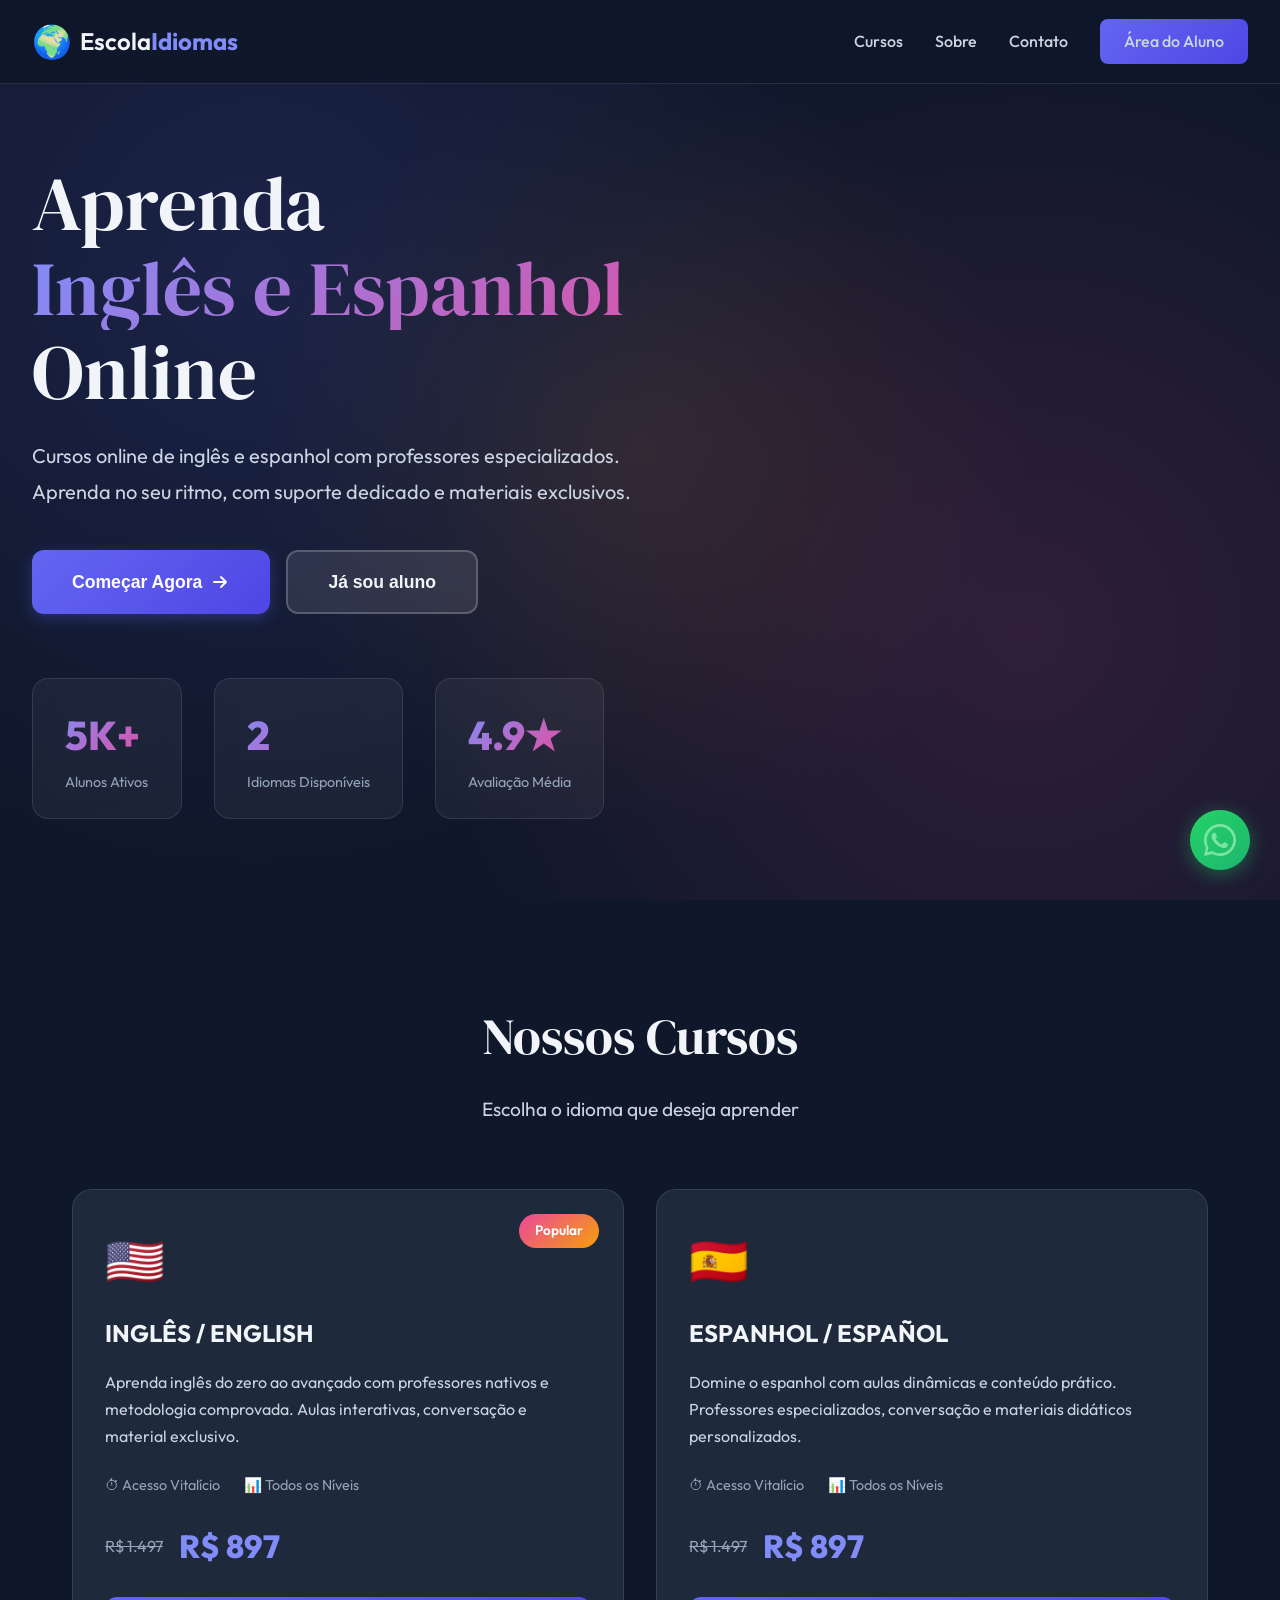
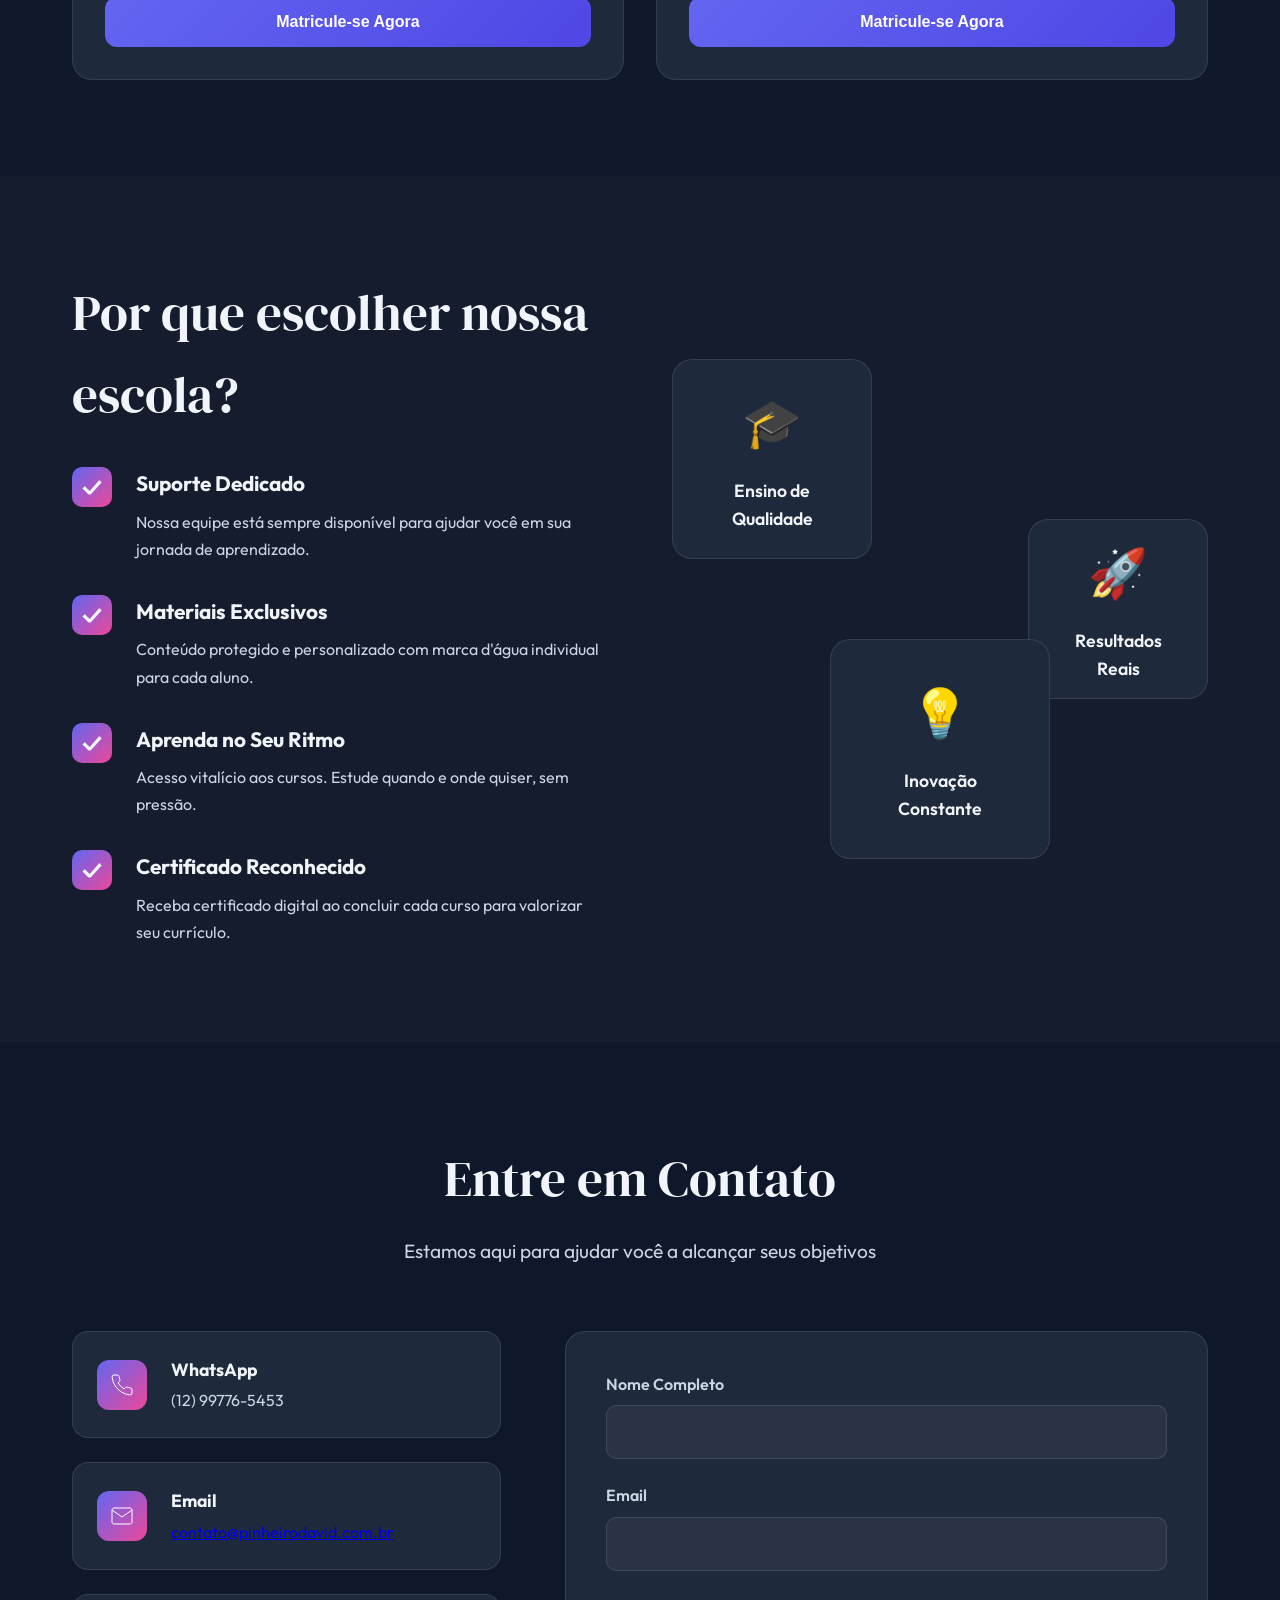
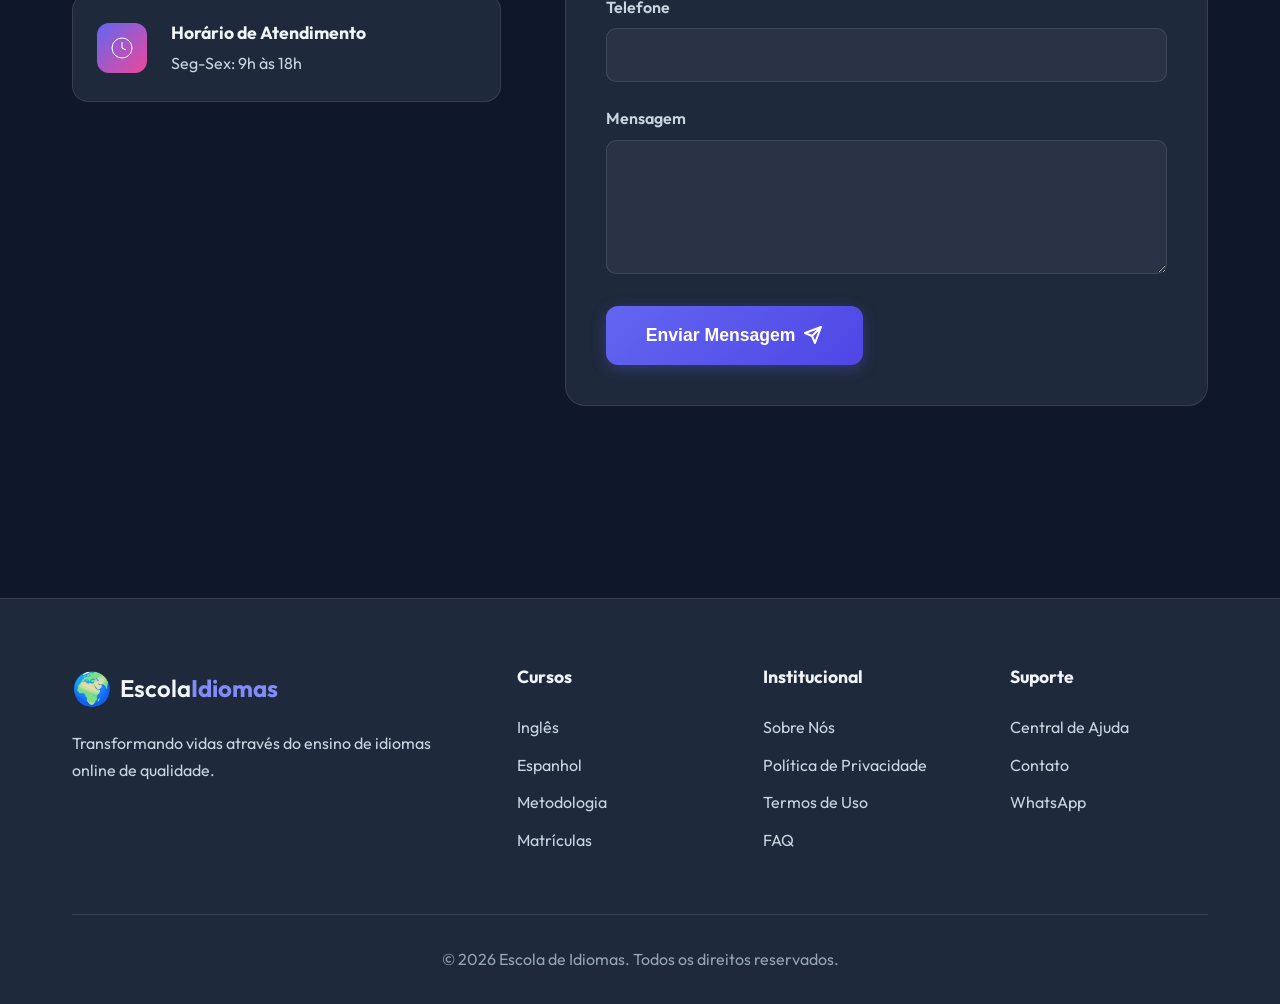
==== index.html @ 850646cf "Add files via upload" ====
<!DOCTYPE html>
<html lang="pt-BR">
<head>
    <meta charset="UTF-8">
    <meta name="viewport" content="width=device-width, initial-scale=1.0">
    <title>Escola de Idiomas - Aprenda Inglês e Espanhol Online</title>
    <link rel="stylesheet" href="styles.css">
    <link rel="preconnect" href="https://fonts.googleapis.com">
    <link rel="preconnect" href="https://fonts.gstatic.com" crossorigin>
    <link href="https://fonts.googleapis.com/css2?family=Outfit:wght@300;400;600;700;800&family=DM+Serif+Display&display=swap" rel="stylesheet">
</head>
<body>
    <!-- Botão WhatsApp Flutuante -->
    <a href="https://wa.me/551299776-5453?text=Olá!%20Quero%20elevar%20meu%20nível%20em%20english%20and%20español!" class="whatsapp-float" target="_blank" aria-label="Contato WhatsApp">
        <svg viewBox="0 0 32 32" fill="currentColor">
            <path d="M16 0C7.164 0 0 7.163 0 16c0 2.816.736 5.464 2.025 7.76L0 32l8.448-2.016A15.923 15.923 0 0016 32c8.837 0 16-7.163 16-16S24.837 0 16 0zm0 29.333c-2.547 0-4.96-.707-7.04-1.92l-.507-.293-5.227 1.253 1.28-4.96-.32-.533A13.28 13.28 0 012.667 16c0-7.36 5.973-13.333 13.333-13.333S29.333 8.64 29.333 16 23.36 29.333 16 29.333zm7.307-9.653c-.4-.2-2.373-1.173-2.747-1.307-.373-.133-.64-.2-.907.2-.267.4-1.04 1.307-1.28 1.573-.24.267-.48.293-.88.093-.4-.2-1.693-.627-3.227-2-.12-.107-2.293-2.587-2.533-2.987-.24-.4-.027-.613.173-.813.187-.187.4-.48.6-.72.2-.24.267-.4.4-.667.133-.267.067-.493-.033-.693-.1-.2-.907-2.187-1.24-2.987-.32-.773-.653-.667-.907-.68-.24-.013-.507-.013-.773-.013-.267 0-.693.1-1.067.493-.373.4-1.427 1.4-1.427 3.413s1.467 3.96 1.667 4.227c.2.267 2.827 4.32 6.853 6.053.96.413 1.707.667 2.293.853.96.307 1.84.267 2.533.16.773-.12 2.373-.973 2.707-1.907.333-.933.333-1.733.24-1.907-.093-.173-.36-.28-.76-.48z"/>
        </svg>
        <span class="whatsapp-pulse"></span>
    </a>

    <!-- Header -->
    <header class="header">
        <nav class="nav-container">
            <div class="logo">
                <span class="logo-icon">🌍</span>
                <span class="logo-text">Escola<strong>Idiomas</strong></span>
            </div>
            <div class="nav-links">
                <a href="#cursos">Cursos</a>
                <a href="#sobre">Sobre</a>
                <a href="#contato">Contato</a>
                <a href="#" class="btn-login" id="loginBtn">Área do Aluno</a>
            </div>
            <button class="mobile-menu-btn" id="mobileMenuBtn">
                <span></span>
                <span></span>
                <span></span>
            </button>
        </nav>
    </header>

    <!-- Hero Section -->
    <section class="hero">
        <div class="hero-bg"></div>
        <div class="hero-content">
            <div class="hero-text">
                <h1 class="hero-title">
                    <span class="title-line">Aprenda</span>
                    <span class="title-line title-highlight">Inglês e Espanhol</span>
                    <span class="title-line">Online</span>
                </h1>
                <p class="hero-subtitle">Cursos online de inglês e espanhol com professores especializados. Aprenda no seu ritmo, com suporte dedicado e materiais exclusivos.</p>
                <div class="hero-cta">
                    <button class="btn-primary btn-large" id="matriculaBtn">
                        <span>Começar Agora</span>
                        <svg width="20" height="20" viewBox="0 0 20 20" fill="none">
                            <path d="M4 10h12m0 0l-5-5m5 5l-5 5" stroke="currentColor" stroke-width="2" stroke-linecap="round" stroke-linejoin="round"/>
                        </svg>
                    </button>
                    <button class="btn-secondary btn-large" id="alunoBtn">Já sou aluno</button>
                </div>
            </div>
            <div class="hero-stats">
                <div class="stat-card">
                    <div class="stat-number">5K+</div>
                    <div class="stat-label">Alunos Ativos</div>
                </div>
                <div class="stat-card">
                    <div class="stat-number">2</div>
                    <div class="stat-label">Idiomas Disponíveis</div>
                </div>
                <div class="stat-card">
                    <div class="stat-number">4.9★</div>
                    <div class="stat-label">Avaliação Média</div>
                </div>
            </div>
        </div>
    </section>

    <!-- Cursos Section -->
    <section class="cursos-section" id="cursos">
        <div class="container">
            <div class="section-header">
                <h2 class="section-title">Nossos Cursos</h2>
                <p class="section-subtitle">Escolha o idioma que deseja aprender</p>
            </div>
            
            <div class="cursos-grid cursos-grid-2">
                <!-- Curso Inglês -->
                <div class="curso-card curso-card-featured">
                    <div class="curso-badge">Popular</div>
                    <div class="curso-icon">🇺🇸</div>
                    <h3 class="curso-title">INGLÊS / ENGLISH</h3>
                    <p class="curso-description">Aprenda inglês do zero ao avançado com professores nativos e metodologia comprovada. Aulas interativas, conversação e material exclusivo.</p>
                    <div class="curso-info">
                        <span class="curso-duration">⏱ Acesso Vitalício</span>
                        <span class="curso-level">📊 Todos os Níveis</span>
                    </div>
                    <div class="curso-price">
                        <span class="price-old">R$ 1.497</span>
                        <span class="price-current">R$ 897</span>
                    </div>
                    <button class="btn-curso" data-idioma="ingles">Matricule-se Agora</button>
                </div>

                <!-- Curso Espanhol -->
                <div class="curso-card curso-card-featured">
                    <div class="curso-icon">🇪🇸</div>
                    <h3 class="curso-title">ESPANHOL / ESPAÑOL</h3>
                    <p class="curso-description">Domine o espanhol com aulas dinâmicas e conteúdo prático. Professores especializados, conversação e materiais didáticos personalizados.</p>
                    <div class="curso-info">
                        <span class="curso-duration">⏱ Acesso Vitalício</span>
                        <span class="curso-level">📊 Todos os Níveis</span>
                    </div>
                    <div class="curso-price">
                        <span class="price-old">R$ 1.497</span>
                        <span class="price-current">R$ 897</span>
                    </div>
                    <button class="btn-curso" data-idioma="espanhol">Matricule-se Agora</button>
                </div>
            </div>
        </div>
    </section>

    <!-- Sobre Section -->
    <section class="sobre-section" id="sobre">
        <div class="container">
            <div class="sobre-content">
                <div class="sobre-text">
                    <h2 class="section-title">Por que escolher nossa escola?</h2>
                    <div class="feature-list">
                        <div class="feature-item">
                            <div class="feature-icon">✓</div>
                            <div class="feature-content">
                                <h3>Suporte Dedicado</h3>
                                <p>Nossa equipe está sempre disponível para ajudar você em sua jornada de aprendizado.</p>
                            </div>
                        </div>
                        <div class="feature-item">
                            <div class="feature-icon">✓</div>
                            <div class="feature-content">
                                <h3>Materiais Exclusivos</h3>
                                <p>Conteúdo protegido e personalizado com marca d'água individual para cada aluno.</p>
                            </div>
                        </div>
                        <div class="feature-item">
                            <div class="feature-icon">✓</div>
                            <div class="feature-content">
                                <h3>Aprenda no Seu Ritmo</h3>
                                <p>Acesso vitalício aos cursos. Estude quando e onde quiser, sem pressão.</p>
                            </div>
                        </div>
                        <div class="feature-item">
                            <div class="feature-icon">✓</div>
                            <div class="feature-content">
                                <h3>Certificado Reconhecido</h3>
                                <p>Receba certificado digital ao concluir cada curso para valorizar seu currículo.</p>
                            </div>
                        </div>
                    </div>
                </div>
                <div class="sobre-visual">
                    <div class="visual-card card-1">
                        <div class="visual-icon">🎓</div>
                        <div class="visual-text">Ensino de Qualidade</div>
                    </div>
                    <div class="visual-card card-2">
                        <div class="visual-icon">🚀</div>
                        <div class="visual-text">Resultados Reais</div>
                    </div>
                    <div class="visual-card card-3">
                        <div class="visual-icon">💡</div>
                        <div class="visual-text">Inovação Constante</div>
                    </div>
                </div>
            </div>
        </div>
    </section>

    <!-- Contato Section -->
    <section class="contato-section" id="contato">
        <div class="container">
            <div class="section-header">
                <h2 class="section-title">Entre em Contato</h2>
                <p class="section-subtitle">Estamos aqui para ajudar você a alcançar seus objetivos</p>
            </div>
            
            <div class="contato-content">
                <div class="contato-info">
                    <div class="info-card">
                        <div class="info-icon">
                            <svg width="24" height="24" viewBox="0 0 24 24" fill="none" stroke="currentColor">
                                <path d="M22 16.92v3a2 2 0 01-2.18 2 19.79 19.79 0 01-8.63-3.07 19.5 19.5 0 01-6-6 19.79 19.79 0 01-3.07-8.67A2 2 0 014.11 2h3a2 2 0 012 1.72 12.84 12.84 0 00.7 2.81 2 2 0 01-.45 2.11L8.09 9.91a16 16 0 006 6l1.27-1.27a2 2 0 012.11-.45 12.84 12.84 0 002.81.7A2 2 0 0122 16.92z"/>
                            </svg>
                        </div>
                        <div class="info-text">
                            <h3>WhatsApp</h3>
                            <p>(12) 99776-5453</p>
                        </div>
                    </div>
                    
                    <div class="info-card">
                        <div class="info-icon">
                            <svg width="24" height="24" viewBox="0 0 24 24" fill="none" stroke="currentColor">
                                <path d="M4 4h16c1.1 0 2 .9 2 2v12c0 1.1-.9 2-2 2H4c-1.1 0-2-.9-2-2V6c0-1.1.9-2 2-2z"/>
                                <path d="M22 6l-10 7L2 6"/>
                            </svg>
                        </div>
                        <div class="info-text">
                            <h3>Email</h3>
                            <p><a href="/cdn-cgi/l/email-protection" class="__cf_email__" data-cfemail="37545859435643587756545653525a5e56535e505e43565b1954585a195545">contato@pinheirodavid.com.br</a></p>
                        </div>
                    </div>
                    
                    <div class="info-card">
                        <div class="info-icon">
                            <svg width="24" height="24" viewBox="0 0 24 24" fill="none" stroke="currentColor">
                                <circle cx="12" cy="12" r="10"/>
                                <path d="M12 6v6l4 2"/>
                            </svg>
                        </div>
                        <div class="info-text">
                            <h3>Horário de Atendimento</h3>
                            <p>Seg-Sex: 9h às 18h</p>
                        </div>
                    </div>
                </div>
                
                <form class="contato-form" id="contatoForm">
                    <div class="form-group">
                        <label for="nome">Nome Completo</label>
                        <input type="text" id="nome" name="nome" required>
                    </div>
                    
                    <div class="form-group">
                        <label for="email">Email</label>
                        <input type="email" id="email" name="email" required>
                    </div>
                    
                    <div class="form-group">
                        <label for="telefone">Telefone</label>
                        <input type="tel" id="telefone" name="telefone">
                    </div>
                    
                    <div class="form-group">
                        <label for="mensagem">Mensagem</label>
                        <textarea id="mensagem" name="mensagem" rows="5" required></textarea>
                    </div>
                    
                    <button type="submit" class="btn-primary btn-large">
                        <span>Enviar Mensagem</span>
                        <svg width="20" height="20" viewBox="0 0 20 20" fill="none">
                            <path d="M18 2L9 11m9-9l-6 16-3-7-7-3 16-6z" stroke="currentColor" stroke-width="2" stroke-linecap="round" stroke-linejoin="round"/>
                        </svg>
                    </button>
                </form>
            </div>
        </div>
    </section>

    <!-- Footer -->
    <footer class="footer">
        <div class="container">
            <div class="footer-content">
                <div class="footer-col">
                    <div class="logo">
                        <span class="logo-icon">🌍</span>
                        <span class="logo-text">Escola<strong>Idiomas</strong></span>
                    </div>
                    <p class="footer-text">Transformando vidas através do ensino de idiomas online de qualidade.</p>
                </div>
                
                <div class="footer-col">
                    <h4>Cursos</h4>
                    <ul>
                        <li><a href="#cursos">Inglês</a></li>
                        <li><a href="#cursos">Espanhol</a></li>
                        <li><a href="#sobre">Metodologia</a></li>
                        <li><a href="#contato">Matrículas</a></li>
                    </ul>
                </div>
                
                <div class="footer-col">
                    <h4>Institucional</h4>
                    <ul>
                        <li><a href="#">Sobre Nós</a></li>
                        <li><a href="#">Política de Privacidade</a></li>
                        <li><a href="#">Termos de Uso</a></li>
                        <li><a href="#">FAQ</a></li>
                    </ul>
                </div>
                
                <div class="footer-col">
                    <h4>Suporte</h4>
                    <ul>
                        <li><a href="#">Central de Ajuda</a></li>
                        <li><a href="#">Contato</a></li>
                        <li><a href="#">WhatsApp</a></li>
                    </ul>
                </div>
            </div>
            
            <div class="footer-bottom">
                <p>&copy; 2026 Escola de Idiomas. Todos os direitos reservados.</p>
            </div>
        </div>
    </footer>

    <!-- Modal de Login -->
    <div class="modal" id="loginModal">
        <div class="modal-overlay"></div>
        <div class="modal-content">
            <button class="modal-close" id="closeModal">&times;</button>
            <h2 class="modal-title">Área do Aluno</h2>
            <p class="modal-subtitle">Acesse sua conta para continuar aprendendo</p>
            
            <form class="login-form" id="loginForm">
                <div class="form-group">
                    <label for="loginEmail">Email</label>
                    <input type="email" id="loginEmail" name="email" required placeholder="seu@email.com">
                </div>
                
                <div class="form-group">
                    <label for="loginSenha">Senha</label>
                    <input type="password" id="loginSenha" name="senha" required placeholder="••••••••">
                </div>
                
                <div class="form-options">
                    <label class="checkbox-label">
                        <input type="checkbox" name="lembrar">
                        <span>Lembrar de mim</span>
                    </label>
                    <a href="#" class="link-forgot">Esqueceu a senha?</a>
                </div>
                
                <button type="submit" class="btn-primary btn-large btn-full">
                    <span>Entrar</span>
                </button>
                
                <div class="divider">
                    <span>ou</span>
                </div>
                
                <button type="button" class="btn-secondary btn-large btn-full" id="cadastroBtn">
                    Criar uma
---- styles.css ----
/* ========================================
   VARIÁVEIS E RESET
   ======================================== */
:root {
    /* Cores principais */
    --color-primary: #6366f1;
    --color-primary-dark: #4f46e5;
    --color-primary-light: #818cf8;
    --color-secondary: #f59e0b;
    --color-accent: #ec4899;
    
    /* Cores neutras */
    --color-bg: #0f172a;
    --color-bg-secondary: #1e293b;
    --color-bg-card: #1e293b;
    --color-text: #f1f5f9;
    --color-text-secondary: #cbd5e1;
    --color-text-muted: #94a3b8;
    
    /* Sombras */
    --shadow-sm: 0 2px 8px rgba(0, 0, 0, 0.1);
    --shadow-md: 0 4px 16px rgba(0, 0, 0, 0.15);
    --shadow-lg: 0 10px 40px rgba(0, 0, 0, 0.2);
    --shadow-glow: 0 0 30px rgba(99, 102, 241, 0.3);
    
    /* Espaçamentos */
    --spacing-xs: 0.5rem;
    --spacing-sm: 1rem;
    --spacing-md: 2rem;
    --spacing-lg: 4rem;
    --spacing-xl: 6rem;
    
    /* Transições */
    --transition-fast: 0.2s ease;
    --transition-base: 0.3s ease;
    --transition-slow: 0.5s ease;
}

* {
    margin: 0;
    padding: 0;
    box-sizing: border-box;
}

html {
    scroll-behavior: smooth;
}

body {
    font-family: 'Outfit', -apple-system, BlinkMacSystemFont, sans-serif;
    background: var(--color-bg);
    color: var(--color-text);
    line-height: 1.6;
    overflow-x: hidden;
}

.container {
    max-width: 1200px;
    margin: 0 auto;
    padding: 0 var(--spacing-md);
}

/* ========================================
   BOTÃO WHATSAPP FLUTUANTE
   ======================================== */
.whatsapp-float {
    position: fixed;
    bottom: 30px;
    right: 30px;
    width: 60px;
    height: 60px;
    background: linear-gradient(135deg, #25d366 0%, #128c7e 100%);
    border-radius: 50%;
    display: flex;
    align-items: center;
    justify-content: center;
    color: white;
    box-shadow: 0 4px 20px rgba(37, 211, 102, 0.4);
    z-index: 9999;
    transition: transform var(--transition-base), box-shadow var(--transition-base);
    text-decoration: none;
}

.whatsapp-float:hover {
    transform: scale(1.1) translateY(-3px);
    box-shadow: 0 6px 30px rgba(37, 211, 102, 0.6);
}

.whatsapp-float svg {
    width: 32px;
    height: 32px;
}

.whatsapp-pulse {
    position: absolute;
    width: 100%;
    height: 100%;
    border-radius: 50%;
    background: #25d366;
    opacity: 0.6;
    animation: pulse 2s ease-out infinite;
}

@keyframes pulse {
    0% {
        transform: scale(1);
        opacity: 0.6;
    }
    100% {
        transform: scale(1.5);
        opacity: 0;
    }
}

/* ========================================
   HEADER & NAVEGAÇÃO
   ======================================== */
.header {
    position: fixed;
    top: 0;
    left: 0;
    width: 100%;
    background: rgba(15, 23, 42, 0.9);
    backdrop-filter: blur(10px);
    border-bottom: 1px solid rgba(255, 255, 255, 0.1);
    z-index: 1000;
    transition: background var(--transition-base);
}

.nav-container {
    max-width: 1400px;
    margin: 0 auto;
    padding: 1rem 2rem;
    display: flex;
    justify-content: space-between;
    align-items: center;
}

.logo {
    display: flex;
    align-items: center;
    gap: 0.5rem;
    font-size: 1.5rem;
    font-weight: 600;
    color: var(--color-text);
    text-decoration: none;
}

.logo-icon {
    font-size: 2rem;
}

.logo-text strong {
    color: var(--color-primary-light);
}

.nav-links {
    display: flex;
    align-items: center;
    gap: 2rem;
}

.nav-links a {
    color: var(--color-text-secondary);
    text-decoration: none;
    font-weight: 500;
    transition: color var(--transition-fast);
    position: relative;
}

.nav-links a:not(.btn-login):hover {
    color: var(--color-primary-light);
}

.nav-links a:not(.btn-login)::after {
    content: '';
    position: absolute;
    bottom: -5px;
    left: 0;
    width: 0;
    height: 2px;
    background: var(--color-primary);
    transition: width var(--transition-base);
}

.nav-links a:not(.btn-login):hover::after {
    width: 100%;
}

.btn-login {
    background: linear-gradient(135deg, var(--color-primary) 0%, var(--color-primary-dark) 100%);
    color: white;
    padding: 0.6rem 1.5rem;
    border-radius: 8px;
    font-weight: 600;
    transition: all var(--transition-base);
}

.btn-login:hover {
    transform: translateY(-2px);
    box-shadow: 0 6px 20px rgba(99, 102, 241, 0.4);
}

.mobile-menu-btn {
    display: none;
    flex-direction: column;
    gap: 5px;
    background: none;
    border: none;
    cursor: pointer;
}

.mobile-menu-btn span {
    width: 25px;
    height: 3px;
    background: var(--color-text);
    border-radius: 2px;
    transition: all var(--transition-fast);
}

/* ========================================
   HERO SECTION
   ======================================== */
.hero {
    position: relative;
    min-height: 100vh;
    display: flex;
    align-items: center;
    padding-top: 80px;
    overflow: hidden;
}

.hero-bg {
    position: absolute;
    top: 0;
    left: 0;
    width: 100%;
    height: 100%;
    background: 
        radial-gradient(circle at 20% 30%, rgba(99, 102, 241, 0.15) 0%, transparent 50%),
        radial-gradient(circle at 80% 70%, rgba(236, 72, 153, 0.15) 0%, transparent 50%),
        radial-gradient(circle at 50% 50%, rgba(245, 158, 11, 0.1) 0%, transparent 50%);
    animation: float 20s ease-in-out infinite;
}

@keyframes float {
    0%, 100% { transform: translate(0, 0) scale(1); }
    33% { transform: translate(20px, -20px) scale(1.05); }
    66% { transform: translate(-20px, 20px) scale(0.95); }
}

.hero-content {
    position: relative;
    z-index: 1;
    max-width: 1400px;
    margin: 0 auto;
    padding: 0 2rem;
    width: 100%;
}

.hero-text {
    max-width: 800px;
    animation: slideUp 0.8s ease-out;
}

@keyframes slideUp {
    from {
        opacity: 0;
        transform: translateY(30px);
    }
    to {
        opacity: 1;
        transform: translateY(0);
    }
}

.hero-title {
    font-family: 'DM Serif Display', serif;
    font-size: clamp(2.5rem, 6vw, 5rem);
    line-height: 1.1;
    margin-bottom: 1.5rem;
    font-weight: 400;
}

.title-line {
    display: block;
}

.title-highlight {
    background: linear-gradient(135deg, var(--color-primary-light) 0%, var(--color-accent) 100%);
    -webkit-background-clip: text;
    -webkit-text-fill-color: transparent;
    background-clip: text;
}

.hero-subtitle {
    font-size: 1.25rem;
    color: var(--color-text-secondary);
    margin-bottom: 2.5rem;
    max-width: 600px;
    line-height: 1.8;
}

.hero-cta {
    display: flex;
    gap: 1rem;
    flex-wrap: wrap;
}

.btn-primary,
.btn-secondary {
    padding: 1rem 2rem;
    border-radius: 12px;
    font-size: 1.1rem;
    font-weight: 600;
    border: none;
    cursor: pointer;
    display: inline-flex;
    align-items: center;
    gap: 0.5rem;
    transition: all var(--transition-base);
    text-decoration: none;
}

.btn-large {
    padding: 1.2rem 2.5rem;
}

.btn-full {
    width: 100%;
    justify-content: center;
}

.btn-primary {
    background: linear-gradient(135deg, var(--color-primary) 0%, var(--color-primary-dark) 100%);
    color: white;
    box-shadow: 0 4px 15px rgba(99, 102, 241, 0.3);
}

.btn-primary:hover {
    transform: translateY(-3px);
    box-shadow: 0 8px 25px rgba(99, 102, 241, 0.5);
}

.btn-secondary {
    background: rgba(255, 255, 255, 0.1);
    backdrop-filter: blur(10px);
    color: var(--color-text);
    border: 2px solid rgba(255, 255, 255, 0.2);
}

.btn-secondary:hover {
    background: rgba(255, 255, 255, 0.15);
    border-color: rgba(255, 255, 255, 0.3);
    transform: translateY(-3px);
}

.hero-stats {
    display: flex;
    gap: 2rem;
    margin-top: 4rem;
    flex-wrap: wrap;
}

.stat-card {
    background: rgba(255, 255, 255, 0.05);
    backdrop-filter: blur(10px);
    border: 1px solid rgba(255, 255, 255, 0.1);
    border-radius: 16px;
    padding: 1.5rem 2rem;
    min-width: 150px;
    transition: all var(--transition-base);
}

.stat-card:hover {
    transform: translateY(-5px);
    background: rgba(255, 255, 255, 0.08);
    border-color: rgba(99, 102, 241, 0.5);
}

.stat-number {
    font-size: 2.5rem;
    font-weight: 800;
    background: linear-gradient(135deg, var(--color-primary-light) 0%, var(--color-accent) 100%);
    -webkit-background-clip: text;
    -webkit-text-fill-color: transparent;
    background-clip: text;
}

.stat-label {
    color: var(--color-text-muted);
    font-size: 0.9rem;
    margin-top: 0.25rem;
}

/* ========================================
   CURSOS SECTION
   ======================================== */
.cursos-section {
    padding: var(--spacing-xl) 0;
    position: relative;
}

.section-header {
    text-align: center;
    margin-bottom: var(--spacing-lg);
}

.section-title {
    font-family: 'DM Serif Display', serif;
    font-size: clamp(2rem, 4vw, 3.5rem);
    margin-bottom: 1rem;
    font-weight: 400;
}

.section-subtitle {
    color: var(--color-text-secondary);
    font-size: 1.2rem;
    max-width: 600px;
    margin: 0 auto;
}

.cursos-grid {
    display: grid;
    grid-template-columns: repeat(auto-fit, minmax(320px, 1fr));
    gap: 2rem;
}

.curso-card {
    background: var(--color-bg-card);
    border: 1px solid rgba(255, 255, 255, 0.1);
    border-radius: 20px;
    padding: 2rem;
    position: relative;
    transition: all var(--transition-base);
    overflow: hidden;
}

.curso-card::before {
    content: '';
    position: absolute;
    top: 0;
    left: 0;
    width: 100%;
    height: 4px;
    background: linear-gradient(90deg, var(--color-primary) 0%, var(--color-accent) 100%);
    transform: scaleX(0);
    transition: transform var(--transition-base);
}

.curso-card:hover {
    transform: translateY(-8px);
    border-color: rgba(99, 102, 241, 0.5);
    box-shadow: var(--shadow-glow);
}

.curso-card:hover::before {
    transform: scaleX(1);
}

.curso-badge {
    position: absolute;
    top: 1.5rem;
    right: 1.5rem;
    background: linear-gradient(135deg, var(--color-accent) 0%, var(--color-secondary) 100%);
    color: white;
    padding: 0.4rem 1rem;
    border-radius: 20px;
    font-size: 0.85rem;
    font-weight: 600;
}

.curso-icon {
    font-size: 3rem;
    margin-bottom: 1rem;
    display: inline-block;
}

.curso-title {
    font-size: 1.5rem;
    margin-bottom: 1rem;
    font-weight: 700;
}

.curso-description {
    color: var(--color-text-secondary);
    margin-bottom: 1.5rem;
    line-height: 1.7;
}

.curso-info {
    display: flex;
    gap: 1.5rem;
    margin-bottom: 1.5rem;
    color: var(--color-text-muted);
    font-size: 0.9rem;
}

.curso-price {
    display: flex;
    align-items: center;
    gap: 1rem;
    margin-bottom: 1.5rem;
}

.price-old {
    color: var(--color-text-muted);
    text-decoration: line-through;
    font-size: 1rem;
}

.price-current {
    color: var(--color-primary-light);
    font-size: 2rem;
    font-weight: 800;
}

.btn-curso {
    width: 100%;
    padding: 1rem;
    background: linear-gradient(135deg, var(--color-primary) 0%, var(--color-primary-dark) 100%);
    color: white;
    border: none;
    border-radius: 12px;
    font-size: 1rem;
    font-weight: 600;
    cursor: pointer;
    transition: all var(--transition-base);
}

.btn-curso:hover {
    transform: translateY(-2px);
    box-shadow: 0 6px 20px rgba(99, 102, 241, 0.4);
}

/* ========================================
   SOBRE SECTION
   ======================================== */
.sobre-section {
    padding: var(--spacing-xl) 0;
    background: rgba(255, 255, 255, 0.02);
}

.sobre-content {
    display: grid;
    grid-template-columns: 1fr 1fr;
    gap: 4rem;
    align-items: center;
}

.feature-list {
    display: flex;
    flex-direction: column;
    gap: 2rem;
    margin-top: 2rem;
}

.feature-item {
    display: flex;
    gap: 1.5rem;
}

.feature-icon {
    width: 40px;
    height: 40px;
    background: linear-gradient(135deg, var(--color-primary) 0%, var(--color-accent) 100%);
    border-radius: 10px;
    display: flex;
    align-items: center;
    justify-content: center;
    font-size: 1.5rem;
    font-weight: bold;
    flex-shrink: 0;
}

.feature-content h3 {
    font-size: 1.3rem;
    margin-bottom: 0.5rem;
}

.feature-content p {
    color: var(--color-text-secondary);
    line-height: 1.7;
}

.sobre-visual {
    position: relative;
    height: 500px;
}

.visual-card {
    position: absolute;
    background: var(--color-bg-card);
    border: 1px solid rgba(255, 255, 255, 0.1);
    border-radius: 20px;
    padding: 2rem;
    display: flex;
    flex-direction: column;
    align-items: center;
    justify-content: center;
    text-align: center;
    transition: all var(--transition-base);
}

.visual-card:hover {
    transform: scale(1.05) rotate(2deg);
    border-color: rgba(99, 102, 241, 0.5);
    box-shadow: var(--shadow-glow);
}

.card-1 {
    top: 0;
    left: 0;
    width: 200px;
    height: 200px;
    animation: cardFloat1 6s ease-in-out infinite;
}

.card-2 {
    top: 50%;
    right: 0;
    width: 180px;
    height: 180px;
    transform: translateY(-50%);
    animation: cardFloat2 7s ease-in-out infinite;
}

.card-3 {
    bottom: 0;
    left: 50%;
    width: 220px;
    height: 220px;
    transform: translateX(-50%);
    animation: cardFloat3 8s ease-in-out infinite;
}

@keyframes cardFloat1 {
    0%, 100% { transform: translateY(0); }
    50% { transform: translateY(-20px); }
}

@keyframes cardFloat2 {
    0%, 100% { transform: translateY(-50%) translateX(0); }
    50% { transform: translateY(-50%) translateX(20px); }
}

@keyframes cardFloat3 {
    0%, 100% { transform: translateX(-50%) translateY(0); }
    50% { transform: translateX(-50%) translateY(20px); }
}

.visual-icon {
    font-size: 3rem;
    margin-bottom: 1rem;
}

.visual-text {
    font-size: 1.1rem;
    font-weight: 600;
}

/* ========================================
   CONTATO SECTION
   ======================================== */
.contato-section {
    padding: var(--spacing-xl) 0;
}

.contato-content {
    display: grid;
    grid-template-columns: 1fr 1.5fr;
    gap: 4rem;
    margin-top: 3rem;
}

.contato-info {
    display: flex;
    flex-direction: column;
    gap: 1.5rem;
}

.info-card {
    background: var(--color-bg-card);
    border: 1px solid rgba(255, 255, 255, 0.1);
    border-radius: 16px;
    padding: 1.5rem;
    display: flex;
    gap: 1.5rem;
    align-items: center;
    transition: all var(--transition-base);
}

.info-card:hover {
    border-color: rgba(99, 102, 241, 0.5);
    transform: translateX(10px);
}

.info-icon {
    width: 50px;
    height: 50px;
    background: linear-gradient(135deg, var(--color-primary) 0%, var(--color-accent) 100%);
    border-radius: 12px;
    display: flex;
    align-items: center;
    justify-content: center;
    color: white;
    flex-shrink: 0;
}

.info-text h3 {
    font-size: 1.1rem;
    margin-bottom: 0.25rem;
}

.info-text p {
    color: var(--color-text-secondary);
}

.contato-form {
    background: var(--color-bg-card);
    border: 1px solid rgba(255, 255, 255, 0.1);
    border-radius: 20px;
    padding: 2.5rem;
}

.form-group {
    margin-bottom: 1.5rem;
}

.form-group label {
    display: block;
    margin-bottom: 0.5rem;
    font-weight: 600;
    color: var(--color-text-secondary);
}

.form-group input,
.form-group textarea {
    width: 100%;
    padding: 1rem;
    background: rgba(255, 255, 255, 0.05);
    border: 1px solid rgba(255, 255, 255, 0.1);
    border-radius: 10px;
    color: var(--color-text);
    font-family: inherit;
    font-size: 1rem;
    transition: all var(--transition-base);
}

.form-group input:focus,
.form-group textarea:focus {
    outline: none;
    border-color: var(--color-primary);
    background: rgba(255, 255, 255, 0.08);
}

.form-group textarea {
    resize: vertical;
    min-height: 120px;
}

/* ========================================
   FOOTER
   ======================================== */
.footer {
    background: var(--color-bg-secondary);
    border-top: 1px solid rgba(255, 255, 255, 0.1);
    padding: 4rem 0 2rem;
    margin-top: 6rem;
}

.footer-content {
    display: grid;
    grid-template-columns: 2fr 1fr 1fr 1fr;
    gap: 3rem;
    margin-bottom: 3rem;
}

.footer-col h4 {
    margin-bottom: 1.5rem;
    font-size: 1.1rem;
}

.footer-col ul {
    list-style: none;
}

.footer-col ul li {
    margin-bottom: 0.75rem;
}

.footer-col ul li a {
    color: var(--color-text-secondary);
    text-decoration: none;
    transition: color var(--transition-fast);
}

.footer-col ul li a:hover {
    color: var(--color-primary-light);
}

.footer-text {
    color: var(--color-text-secondary);
    margin-top: 1rem;
    line-height: 1.7;
}

.footer-bottom {
    padding-top: 2rem;
    border-top: 1px solid rgba(255, 255, 255, 0.1);
    text-align: center;
    color: var(--color-text-muted);
}

/* ========================================
   MODAL
   ======================================== */
.modal {
    display: none;
    position: fixed;
    top: 0;
    left: 0;
    width: 100%;
    height: 100%;
    z-index: 10000;
    align-items: center;
    justify-content: center;
}

.modal.active {
    display: flex;
}

.modal-overlay {
    position: absolute;
    top: 0;
    left: 0;
    width: 100%;
    height: 100%;
    background: rgba(0, 0, 0, 0.8);
    backdrop-filter: blur(5px);
}

.modal-content {
    position: relative;
    background: var(--color-bg-card);
    border: 1px solid rgba(255, 255, 255, 0.1);
    border-radius: 24px;
    padding: 3rem;
    max-width: 500px;
    width: 90%;
    max-height: 90vh;
    overflow-y: auto;
    animation: modalSlideUp 0.3s ease-out;
}

@keyframes modalSlideUp {
    from {
        opacity: 0;
        transform: translateY(30px);
    }
    to {
        opacity: 1;
        transform: translateY(0);
    }
}

.modal-close {
    position: absolute;
    top: 1.5rem;
    right: 1.5rem;
    background: none;
    border: none;
    color: var(--color-text-muted);
    font-size: 2rem;
    cursor: pointer;
    transition: color var(--transition-fast);
    line-height: 1;
}

.modal-close:hover {
    color: var(--color-text);
}

.modal-title {
    font-family: 'DM Serif Display', serif;
    font-size: 2rem;
    margin-bottom: 0.5rem;
}

.modal-subtitle {
    color: var(--color-text-secondary);
    margin-bottom: 2rem;
}

.login-form {
    display: flex;
    flex-direction: column;
}

.form-options {
    display: flex;
    justify-content: space-between;
    align-items: center;
    margin-bottom: 1.5rem;
}

.checkbox-label {
    display: flex;
    align-items: center;
    gap: 0.5rem;
    color: var(--color-text-secondary);
    cursor: pointer;
}

.checkbox-label input {
    cursor: pointer;
}

.link-forgot {
    color: var(--color-primary-light);
    text-decoration: none;
    font-size: 0.9rem;
    transition: color var(--transition-fast);
}

.link-forgot:hover {
    color: var(--color-primary);
}

.divider {
    text-align: center;
    margin: 1.5rem 0;
    position: relative;
}

.divider::before,
.divider::after {
    content: '';
    position: absolute;
    top: 50%;
    width: 40%;
    height: 1px;
    background: rgba(255, 255, 255, 0.1);
}

.divider::before {
    left: 0;
}

.divider::after {
    right: 0;
}

.divider span {
    color: var(--color-text-muted);
    background: var(--color-bg-card);
    padding: 0 1rem;
    position: relative;
}

/* ========================================
   RESPONSIVIDADE
   ======================================== */
@media (max-width: 968px) {
    .nav-links {
        display: none;
    }
    
    .mobile-menu-btn {
        display: flex;
    }
    
    .hero-title {
        font-size: 2.5rem;
    }
    
    .hero-stats {
        justify-content: center;
    }
    
    .cursos-grid {
        grid-template-columns: 1fr;
    }
    
    .sobre-content {
        grid-template-columns: 1fr;
    }
    
    .sobre-visual {
        display: none;
    }
    
    .contato-content {
        grid-template-columns: 1fr;
        gap: 2rem;
    }
    
    .footer-content {
        grid-template-columns: 1fr 1fr;
        gap: 2rem;
    }
}

@media (max-width: 640px) {
    :root {
        --spacing-lg: 2rem;
        --spacing-xl: 3rem;
    }
    
    .whatsapp-float {
        bottom: 20px;
        right: 20px;
        width: 50px;
        height: 50px;
    }
    
    .whatsapp-float svg {
        width: 26px;
        height: 26px;
    }
    
    .hero-cta {
        flex-direction: column;
    }
    
    .hero-cta .btn-primary,
    .hero-cta .btn-secondary {
        width: 100%;
        justify-content: center;
    }
    
    .stat-card {
        flex: 1;
        min-width: 120px;
    }
    
    .footer-content {
        grid-template-columns: 1fr;
    }
    
    .modal-content {
        padding: 2rem;
    }
}
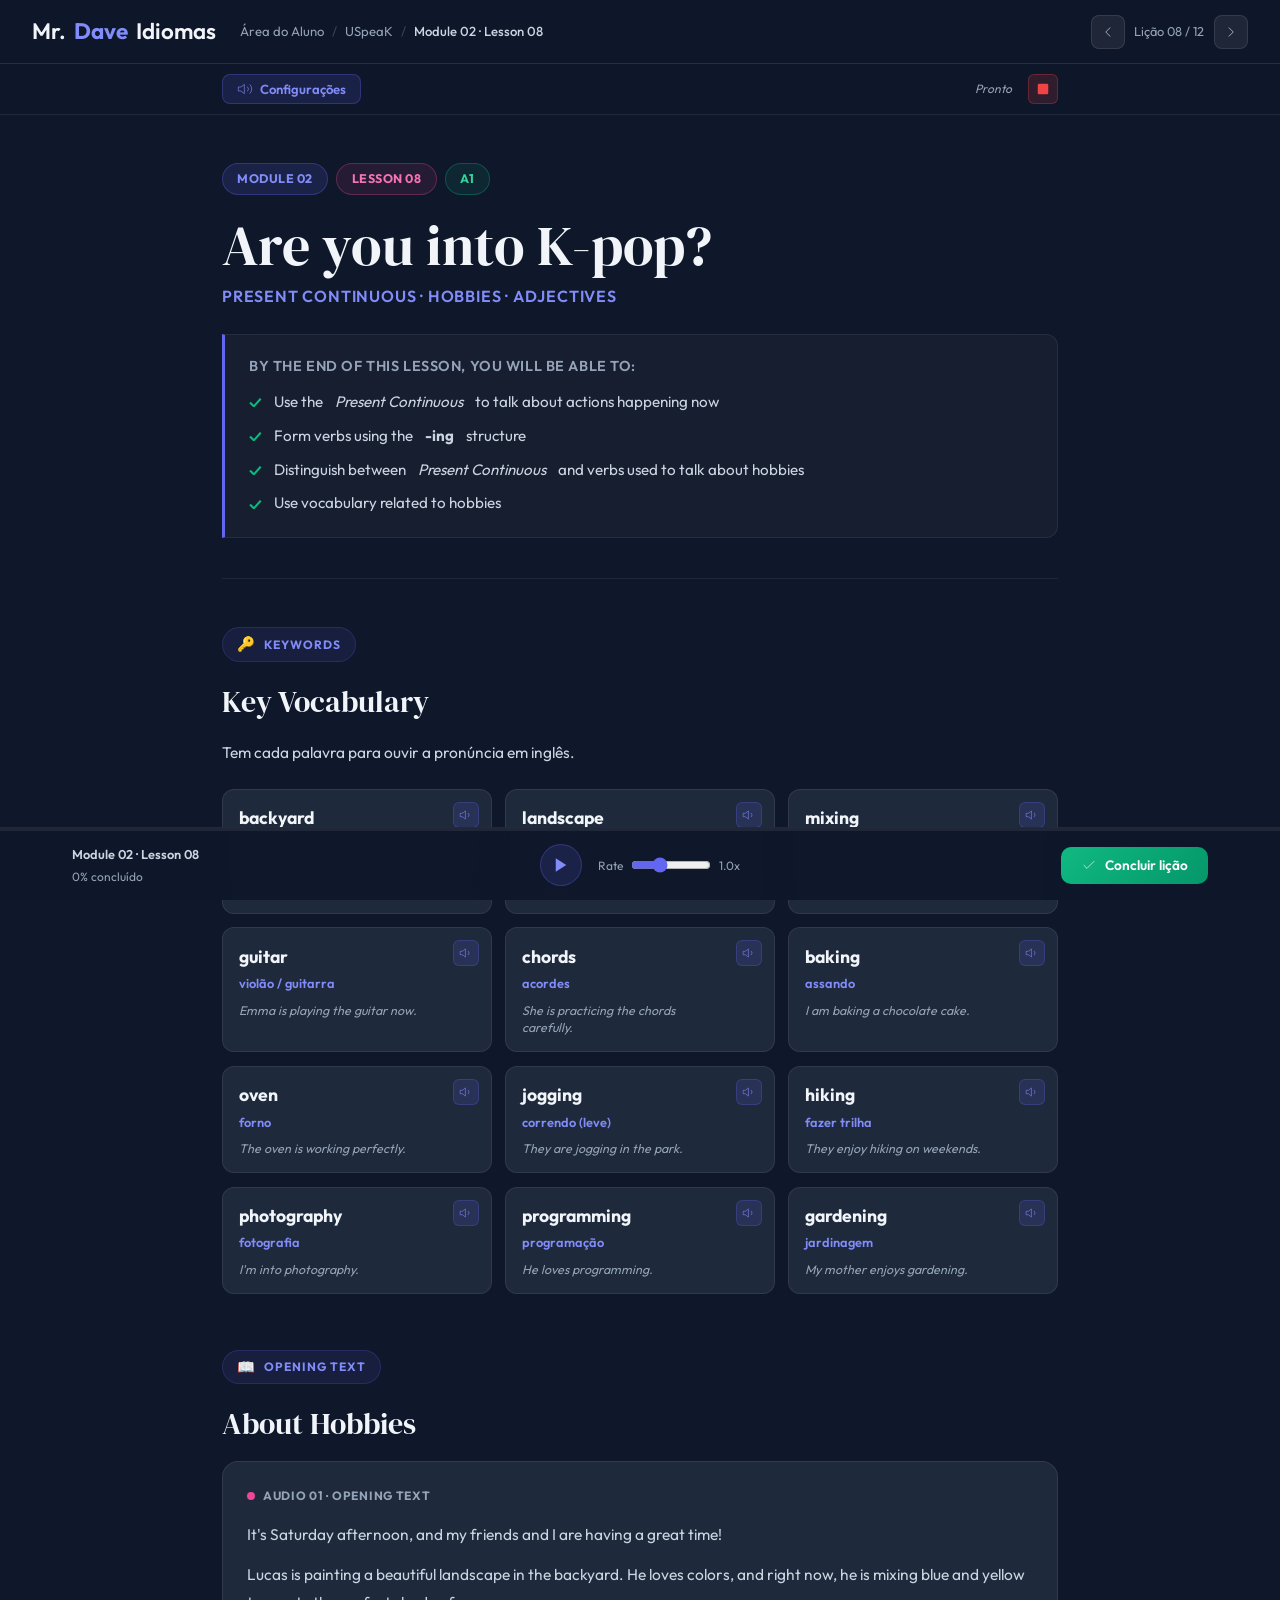
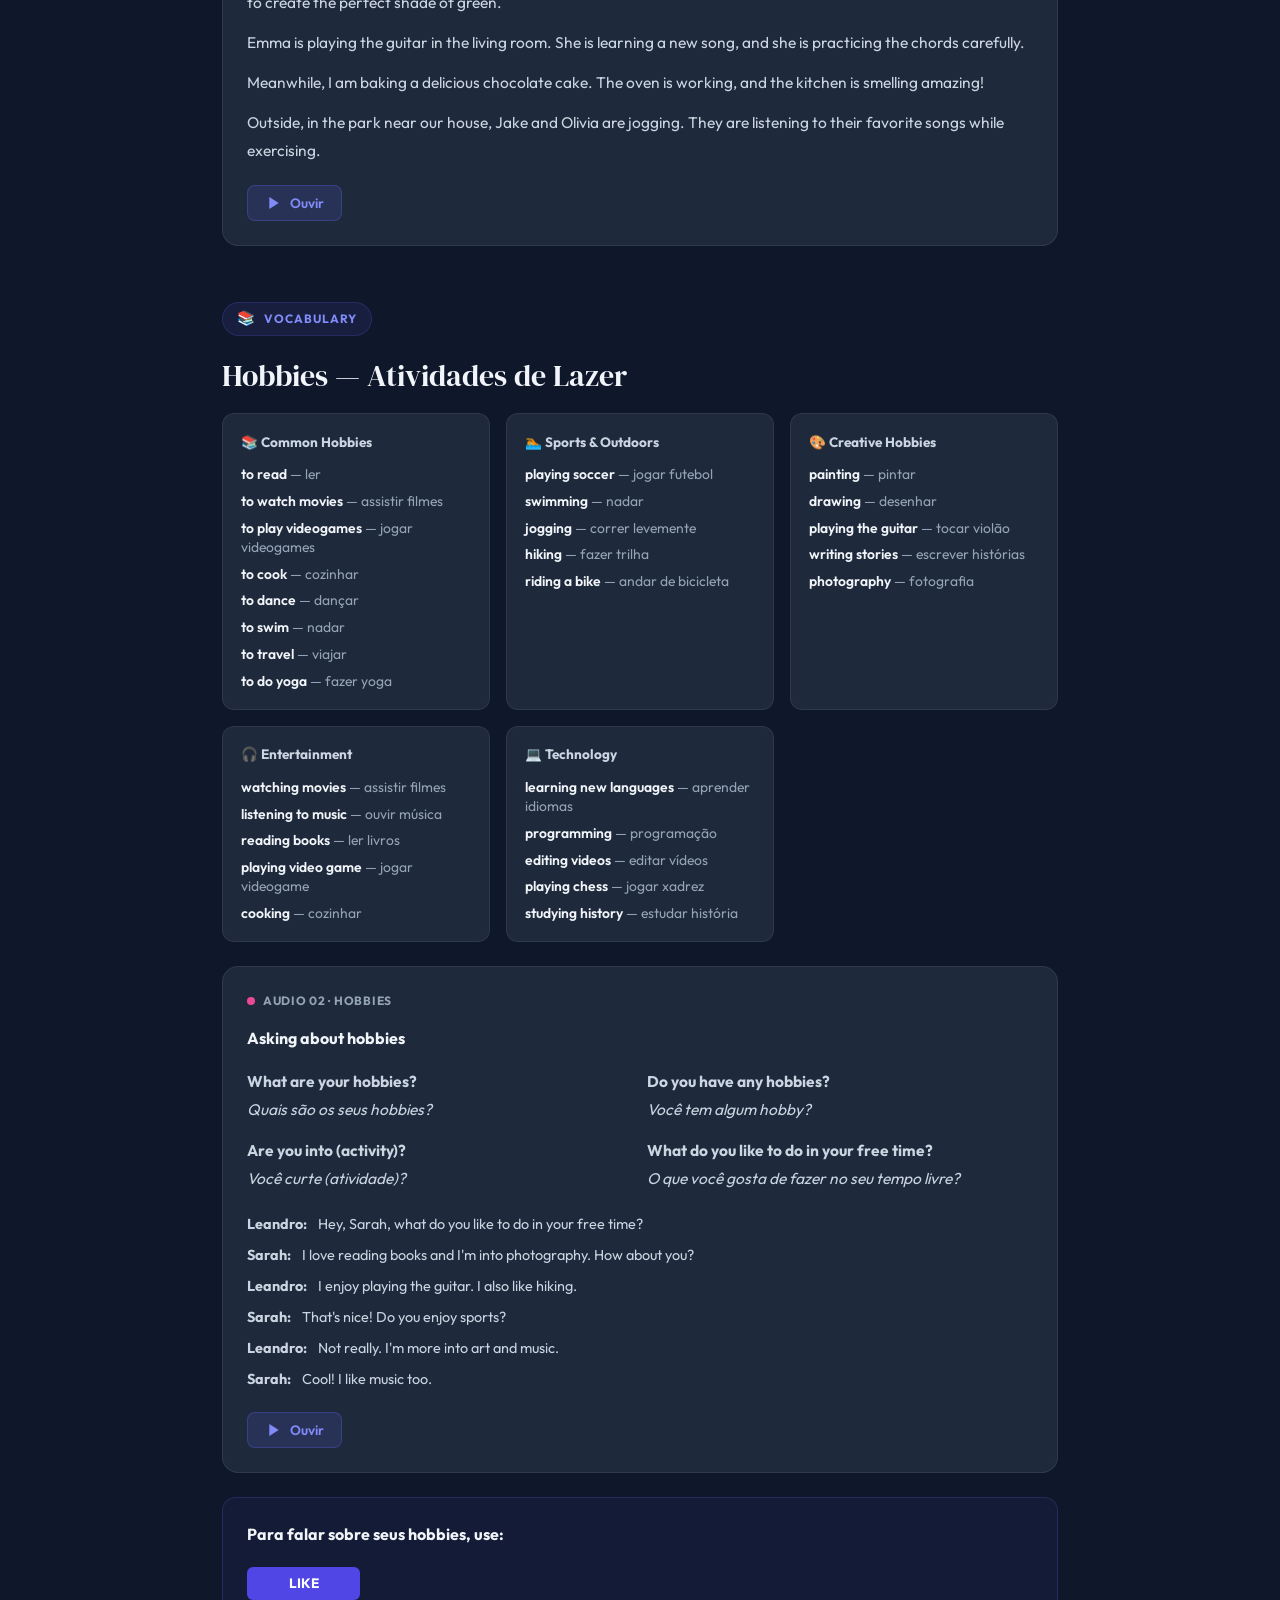
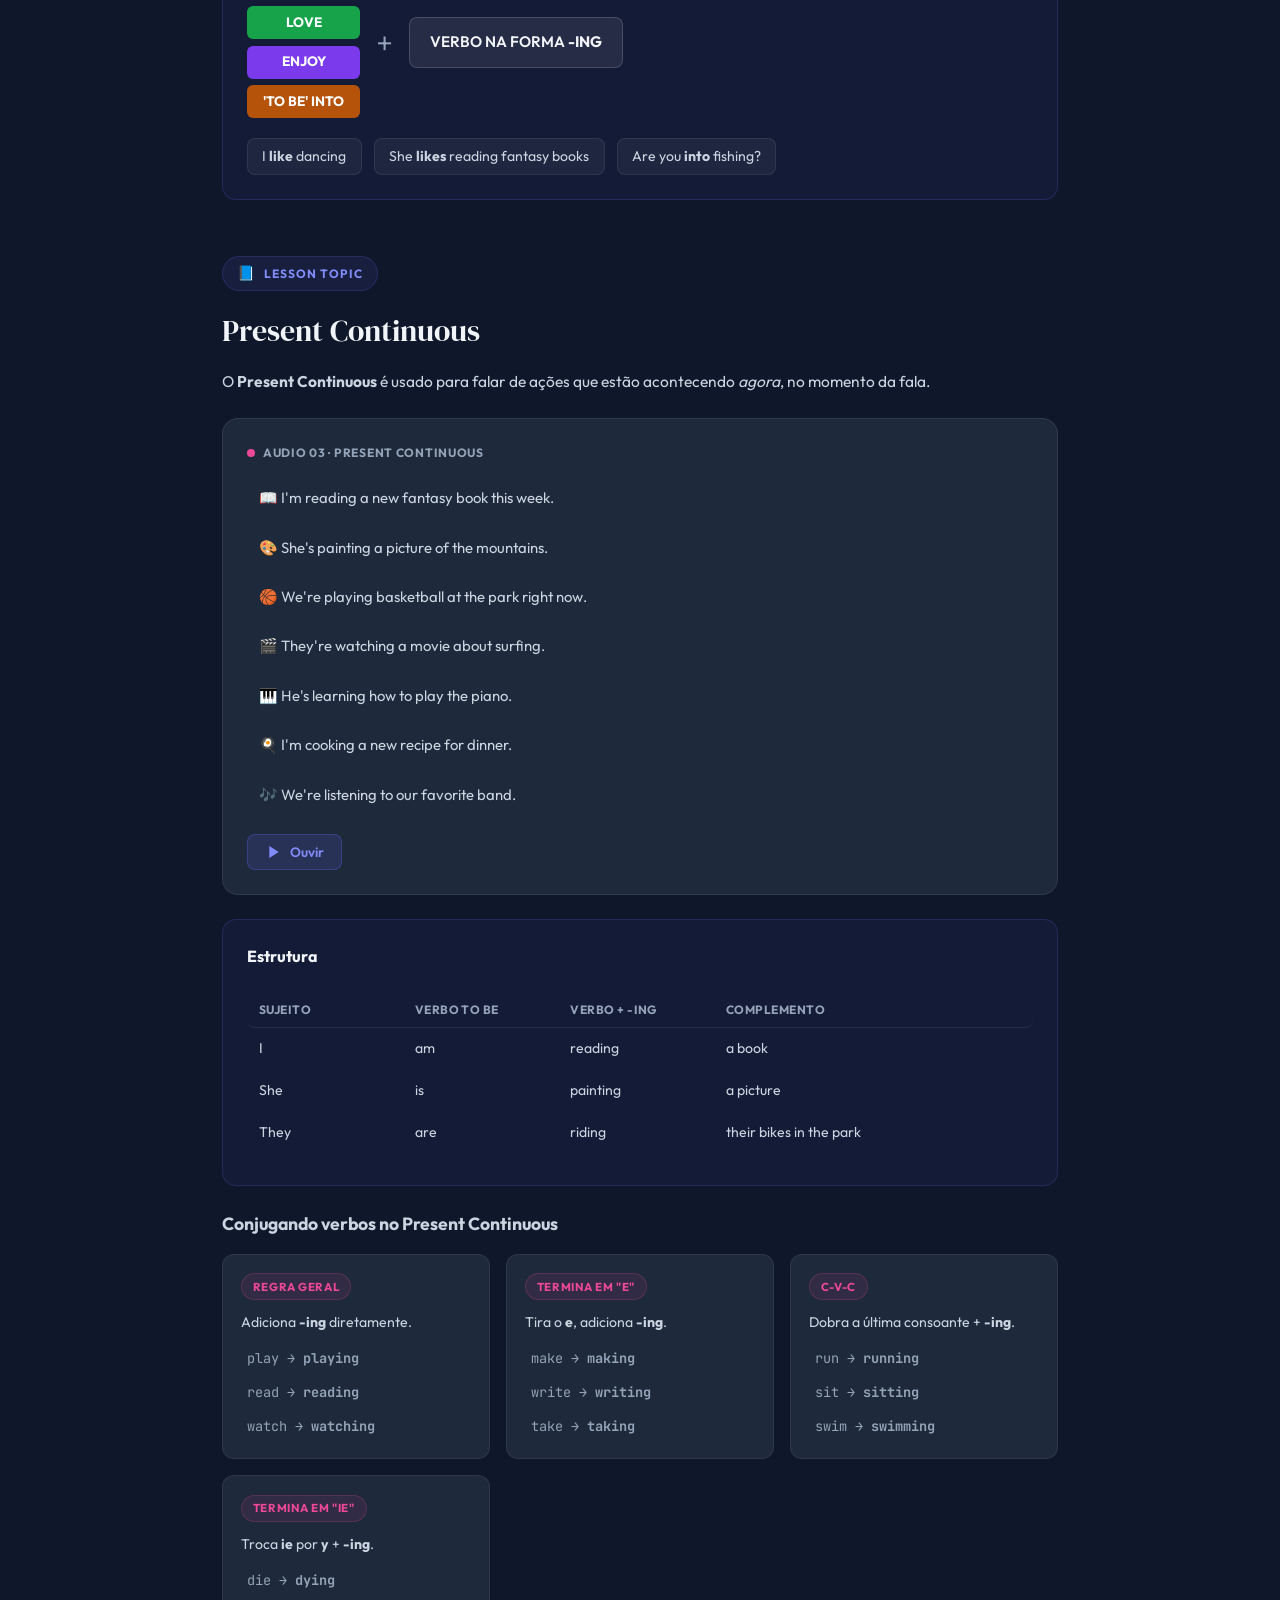
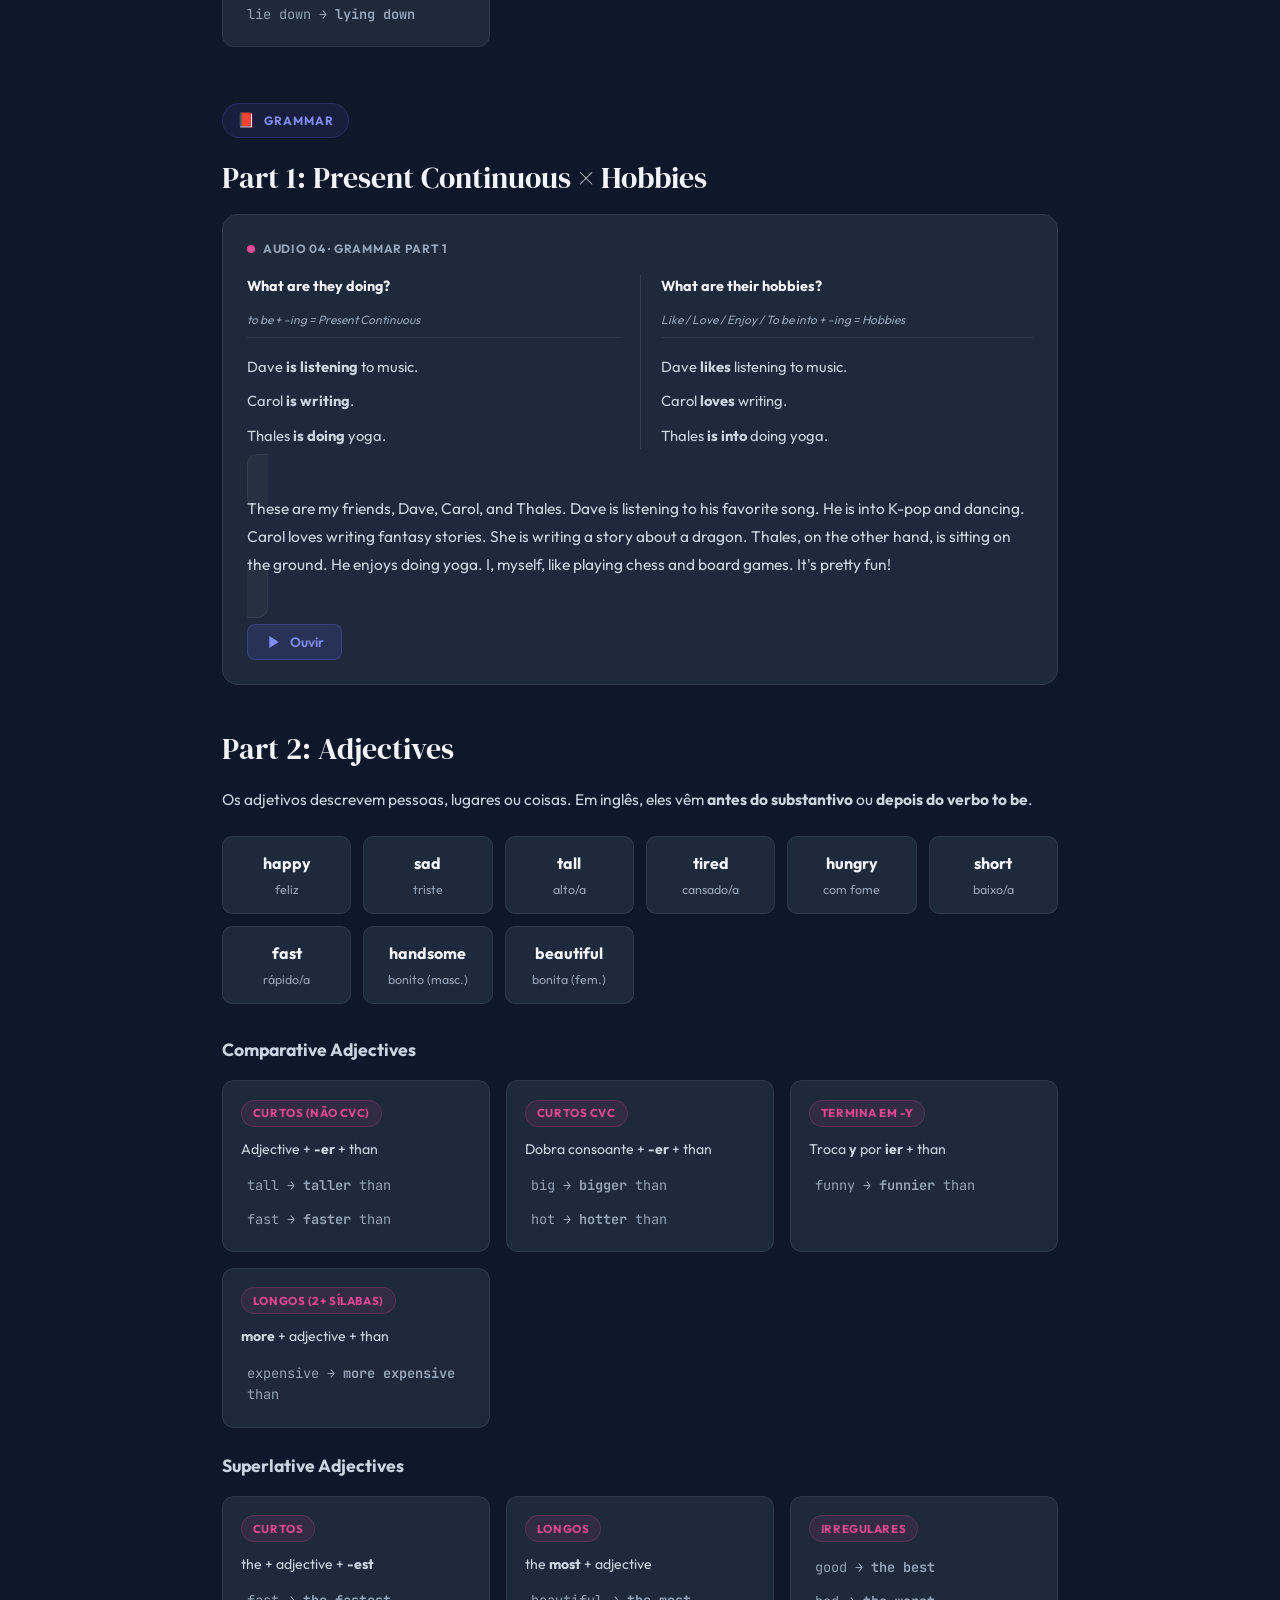
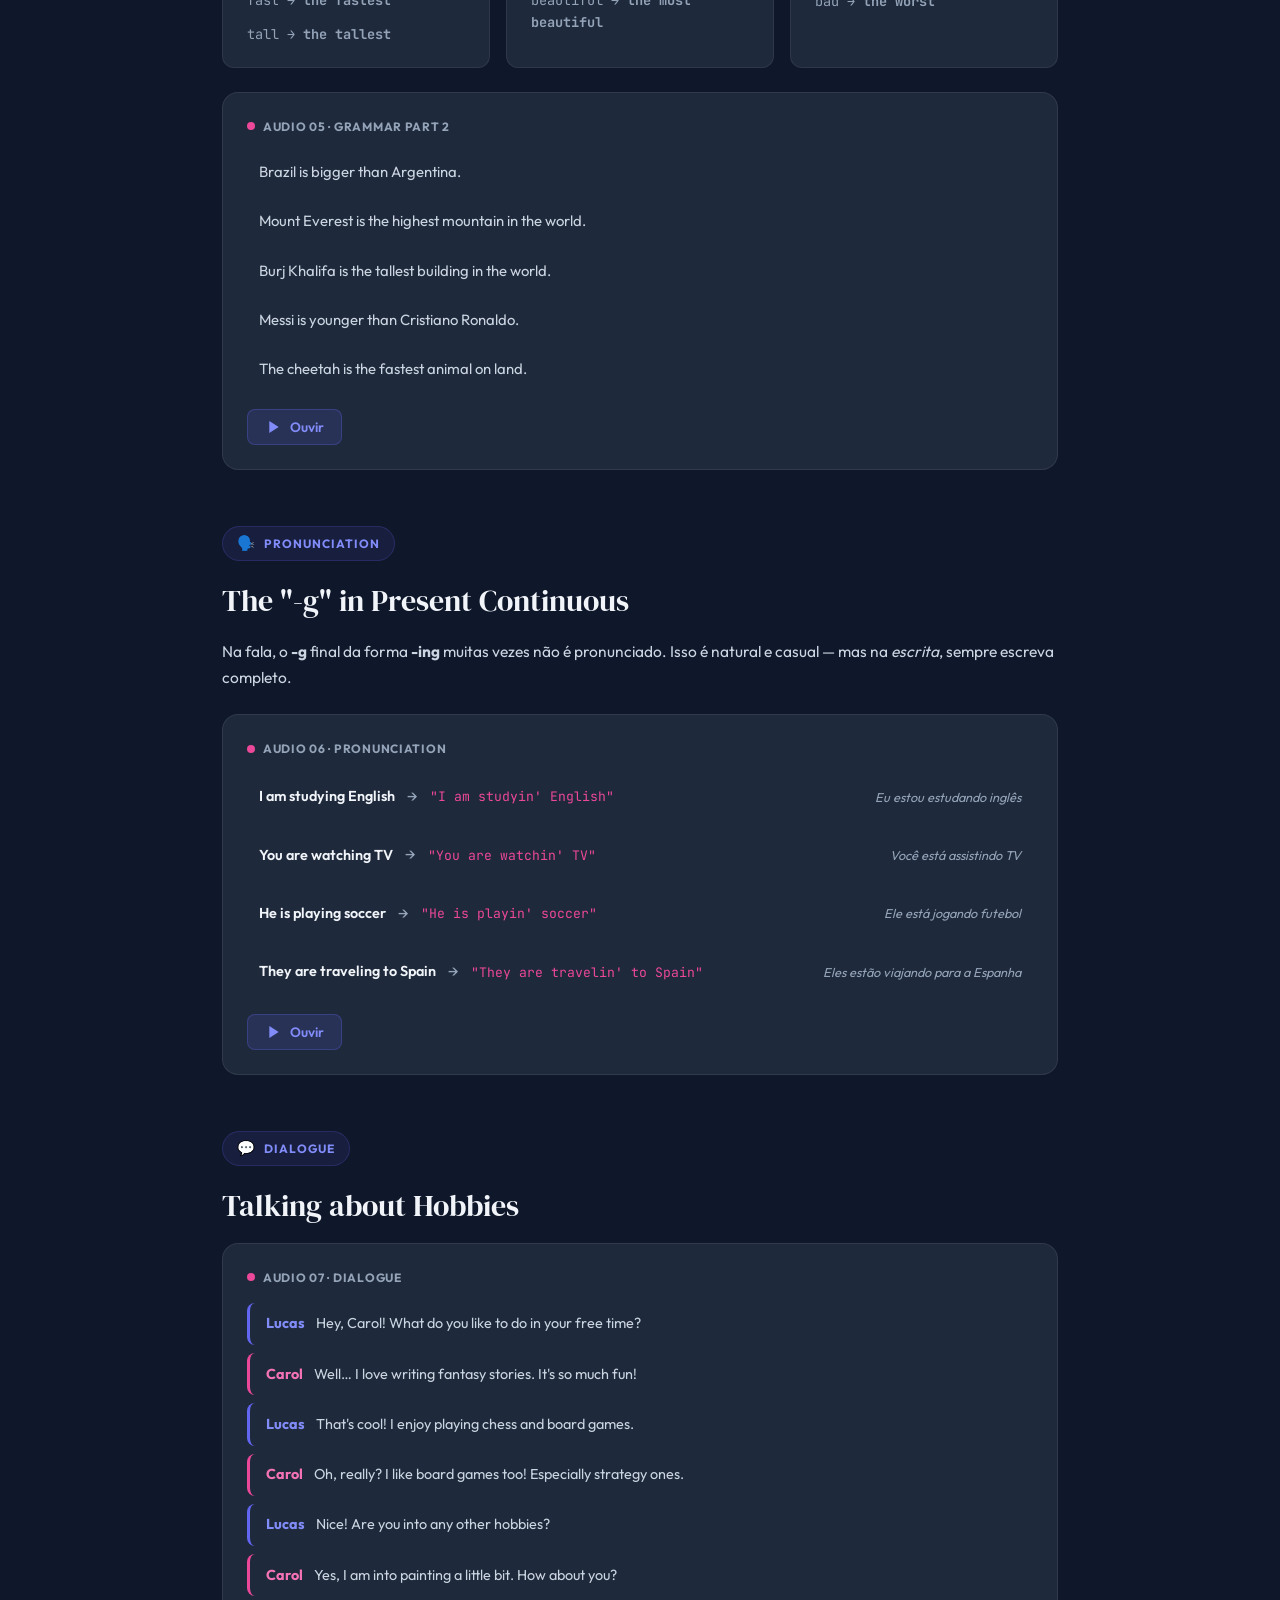
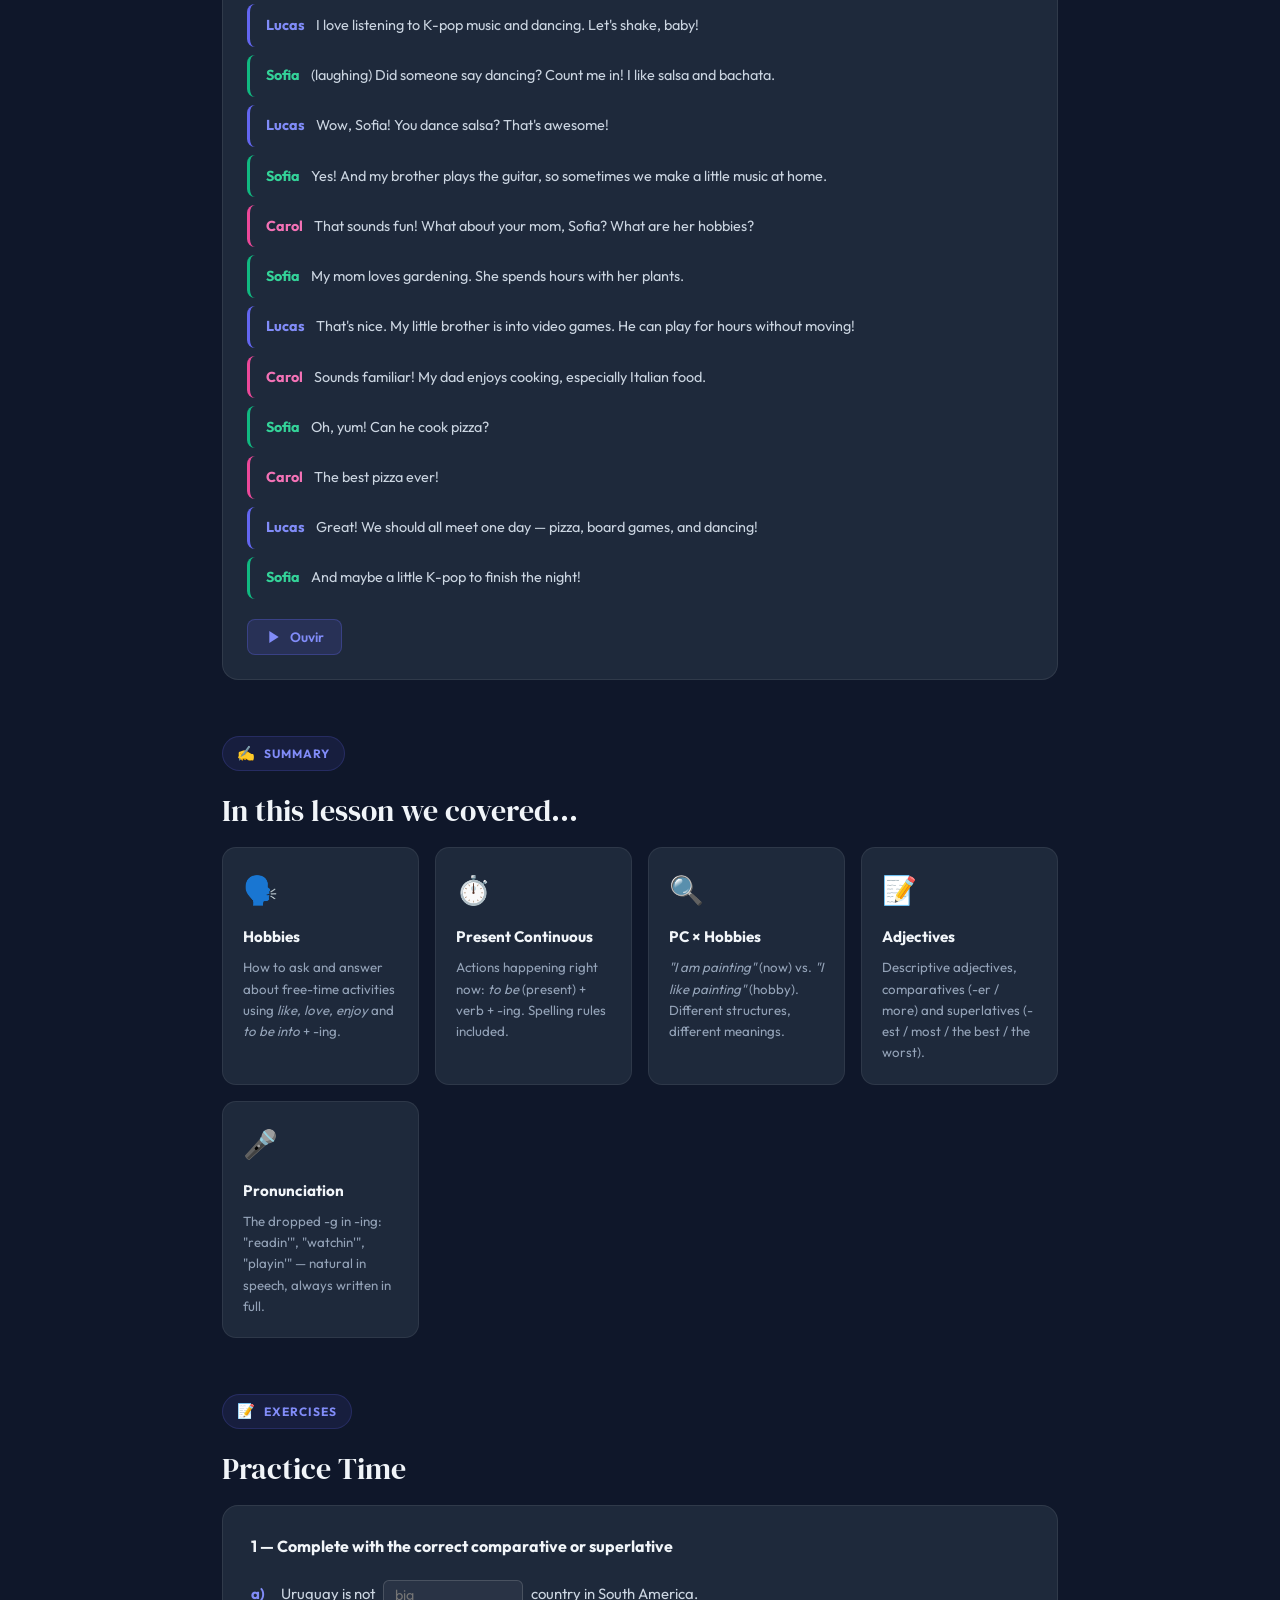
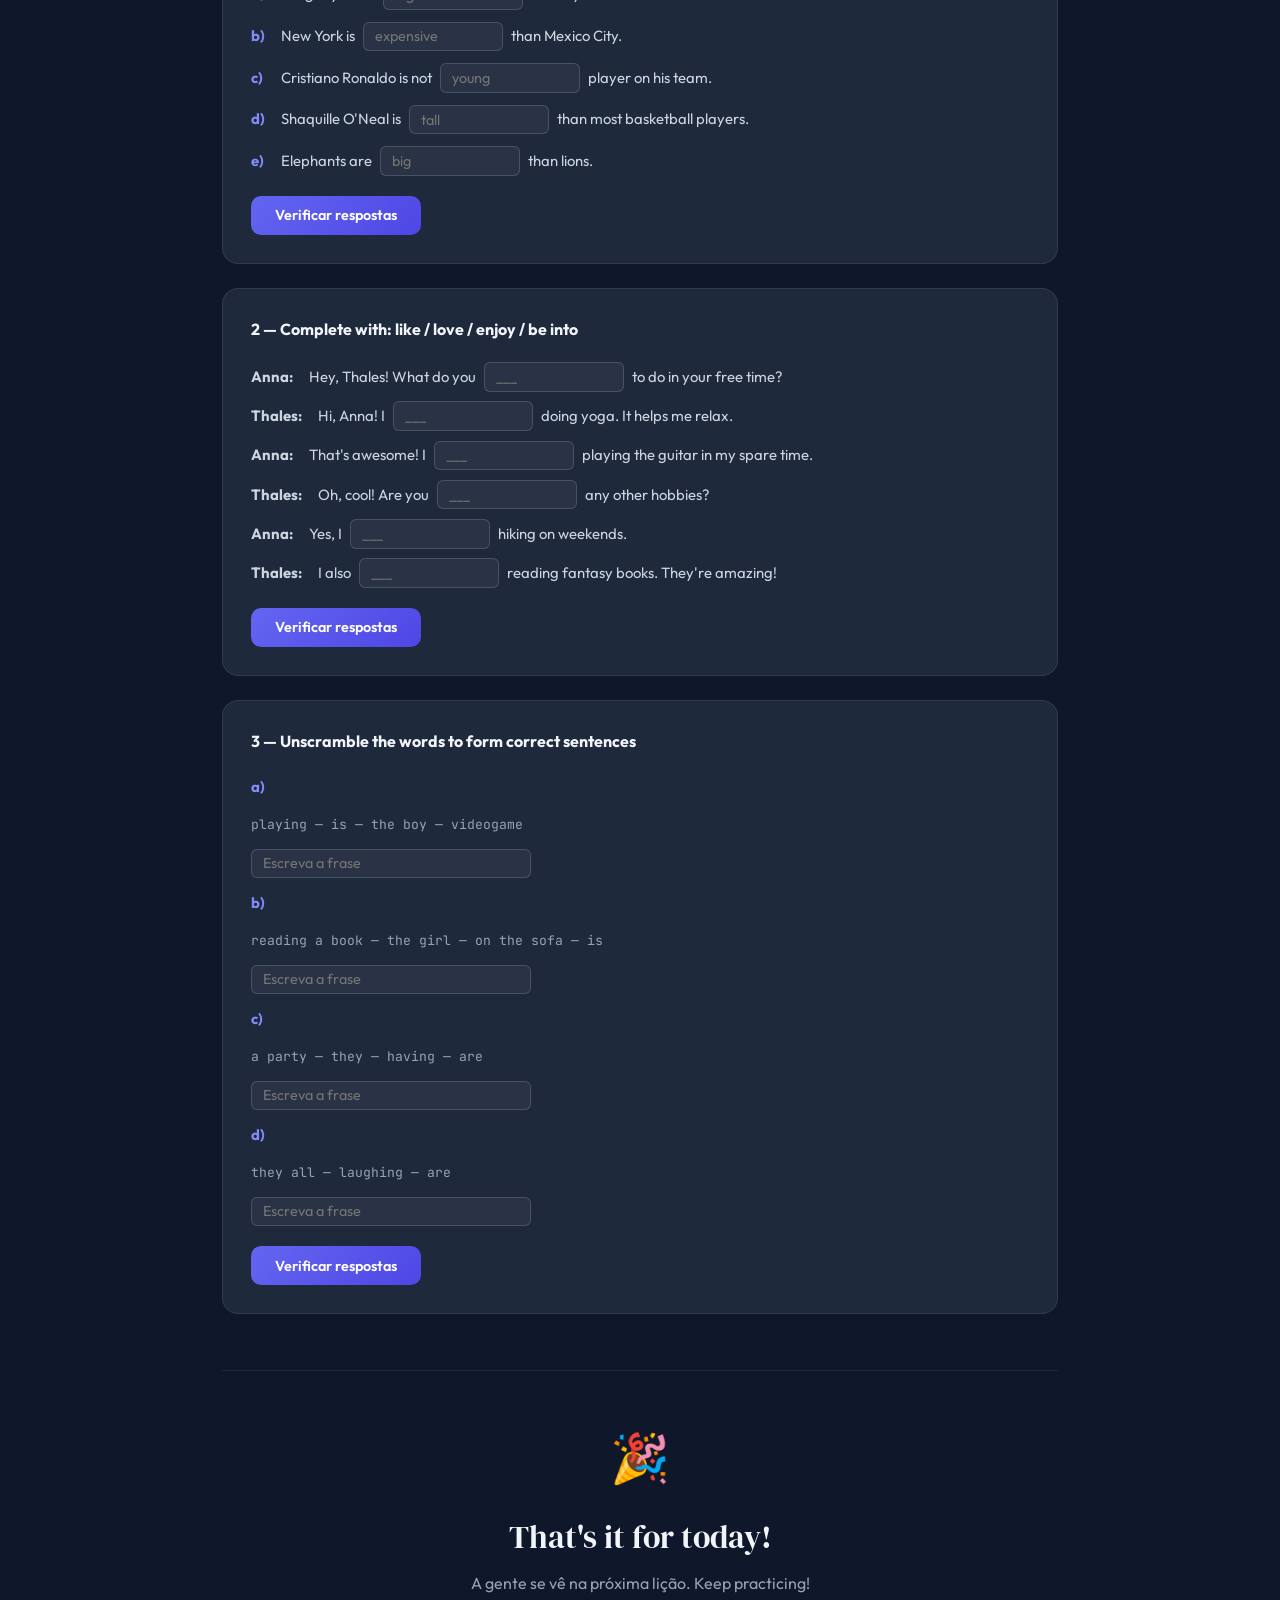
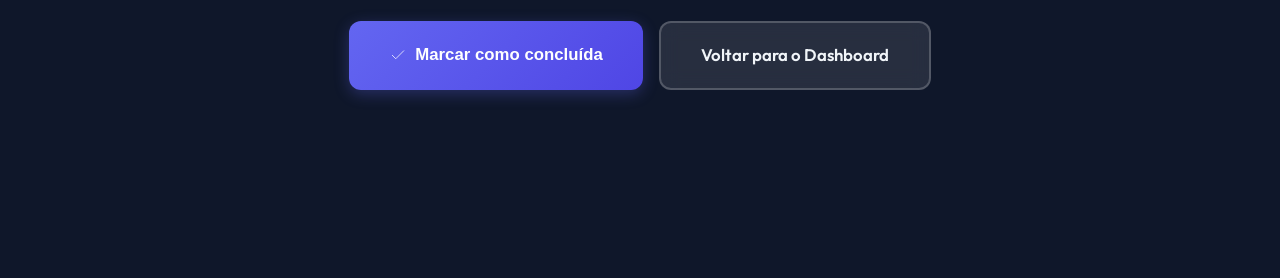
==== commit 6b4bd4a2: "v3" ====
--- a/index.html
+++ b/index.html
@@ -1,345 +1,868 @@
-<!DOCTYPE html>
-<html lang="pt-BR">
-<head>
-    <meta charset="UTF-8">
-    <meta name="viewport" content="width=device-width, initial-scale=1.0">
-    <title>Escola de Idiomas - Aprenda Inglês e Espanhol Online</title>
-    <link rel="stylesheet" href="styles.css">
-    <link rel="preconnect" href="https://fonts.googleapis.com">
-    <link rel="preconnect" href="https://fonts.gstatic.com" crossorigin>
-    <link href="https://fonts.googleapis.com/css2?family=Outfit:wght@300;400;600;700;800&family=DM+Serif+Display&display=swap" rel="stylesheet">
-</head>
-<body>
-    <!-- Botão WhatsApp Flutuante -->
-    <a href="https://wa.me/551299776-5453?text=Olá!%20Quero%20elevar%20meu%20nível%20em%20english%20and%20español!" class="whatsapp-float" target="_blank" aria-label="Contato WhatsApp">
-        <svg viewBox="0 0 32 32" fill="currentColor">
-            <path d="M16 0C7.164 0 0 7.163 0 16c0 2.816.736 5.464 2.025 7.76L0 32l8.448-2.016A15.923 15.923 0 0016 32c8.837 0 16-7.163 16-16S24.837 0 16 0zm0 29.333c-2.547 0-4.96-.707-7.04-1.92l-.507-.293-5.227 1.253 1.28-4.96-.32-.533A13.28 13.28 0 012.667 16c0-7.36 5.973-13.333 13.333-13.333S29.333 8.64 29.333 16 23.36 29.333 16 29.333zm7.307-9.653c-.4-.2-2.373-1.173-2.747-1.307-.373-.133-.64-.2-.907.2-.267.4-1.04 1.307-1.28 1.573-.24.267-.48.293-.88.093-.4-.2-1.693-.627-3.227-2-.12-.107-2.293-2.587-2.533-2.987-.24-.4-.027-.613.173-.813.187-.187.4-.48.6-.72.2-.24.267-.4.4-.667.133-.267.067-.493-.033-.693-.1-.2-.907-2.187-1.24-2.987-.32-.773-.653-.667-.907-.68-.24-.013-.507-.013-.773-.013-.267 0-.693.1-1.067.493-.373.4-1.427 1.4-1.427 3.413s1.467 3.96 1.667 4.227c.2.267 2.827 4.32 6.853 6.053.96.413 1.707.667 2.293.853.96.307 1.84.267 2.533.16.773-.12 2.373-.973 2.707-1.907.333-.933.333-1.733.24-1.907-.093-.173-.36-.28-.76-.48z"/>
-        </svg>
-        <span class="whatsapp-pulse"></span>
-    </a>
-
-    <!-- Header -->
-    <header class="header">
-        <nav class="nav-container">
-            <div class="logo">
-                <span class="logo-icon">🌍</span>
-                <span class="logo-text">Escola<strong>Idiomas</strong></span>
-            </div>
-            <div class="nav-links">
-                <a href="#cursos">Cursos</a>
-                <a href="#sobre">Sobre</a>
-                <a href="#contato">Contato</a>
-                <a href="#" class="btn-login" id="loginBtn">Área do Aluno</a>
-            </div>
-            <button class="mobile-menu-btn" id="mobileMenuBtn">
-                <span></span>
-                <span></span>
-                <span></span>
-            </button>
-        </nav>
-    </header>
-
-    <!-- Hero Section -->
-    <section class="hero">
-        <div class="hero-bg"></div>
-        <div class="hero-content">
-            <div class="hero-text">
-                <h1 class="hero-title">
-                    <span class="title-line">Aprenda</span>
-                    <span class="title-line title-highlight">Inglês e Espanhol</span>
-                    <span class="title-line">Online</span>
-                </h1>
-                <p class="hero-subtitle">Cursos online de inglês e espanhol com professores especializados. Aprenda no seu ritmo, com suporte dedicado e materiais exclusivos.</p>
-                <div class="hero-cta">
-                    <button class="btn-primary btn-large" id="matriculaBtn">
-                        <span>Começar Agora</span>
-                        <svg width="20" height="20" viewBox="0 0 20 20" fill="none">
-                            <path d="M4 10h12m0 0l-5-5m5 5l-5 5" stroke="currentColor" stroke-width="2" stroke-linecap="round" stroke-linejoin="round"/>
-                        </svg>
-                    </button>
-                    <button class="btn-secondary btn-large" id="alunoBtn">Já sou aluno</button>
-                </div>
-            </div>
-            <div class="hero-stats">
-                <div class="stat-card">
-                    <div class="stat-number">5K+</div>
-                    <div class="stat-label">Alunos Ativos</div>
-                </div>
-                <div class="stat-card">
-                    <div class="stat-number">2</div>
-                    <div class="stat-label">Idiomas Disponíveis</div>
-                </div>
-                <div class="stat-card">
-                    <div class="stat-number">4.9★</div>
-                    <div class="stat-label">Avaliação Média</div>
-                </div>
-            </div>
-        </div>
-    </section>
-
-    <!-- Cursos Section -->
-    <section class="cursos-section" id="cursos">
-        <div class="container">
-            <div class="section-header">
-                <h2 class="section-title">Nossos Cursos</h2>
-                <p class="section-subtitle">Escolha o idioma que deseja aprender</p>
-            </div>
-            
-            <div class="cursos-grid cursos-grid-2">
-                <!-- Curso Inglês -->
-                <div class="curso-card curso-card-featured">
-                    <div class="curso-badge">Popular</div>
-                    <div class="curso-icon">🇺🇸</div>
-                    <h3 class="curso-title">INGLÊS / ENGLISH</h3>
-                    <p class="curso-description">Aprenda inglês do zero ao avançado com professores nativos e metodologia comprovada. Aulas interativas, conversação e material exclusivo.</p>
-                    <div class="curso-info">
-                        <span class="curso-duration">⏱ Acesso Vitalício</span>
-                        <span class="curso-level">📊 Todos os Níveis</span>
-                    </div>
-                    <div class="curso-price">
-                        <span class="price-old">R$ 1.497</span>
-                        <span class="price-current">R$ 897</span>
-                    </div>
-                    <button class="btn-curso" data-idioma="ingles">Matricule-se Agora</button>
-                </div>
-
-                <!-- Curso Espanhol -->
-                <div class="curso-card curso-card-featured">
-                    <div class="curso-icon">🇪🇸</div>
-                    <h3 class="curso-title">ESPANHOL / ESPAÑOL</h3>
-                    <p class="curso-description">Domine o espanhol com aulas dinâmicas e conteúdo prático. Professores especializados, conversação e materiais didáticos personalizados.</p>
-                    <div class="curso-info">
-                        <span class="curso-duration">⏱ Acesso Vitalício</span>
-                        <span class="curso-level">📊 Todos os Níveis</span>
-                    </div>
-                    <div class="curso-price">
-                        <span class="price-old">R$ 1.497</span>
-                        <span class="price-current">R$ 897</span>
-                    </div>
-                    <button class="btn-curso" data-idioma="espanhol">Matricule-se Agora</button>
-                </div>
-            </div>
-        </div>
-    </section>
-
-    <!-- Sobre Section -->
-    <section class="sobre-section" id="sobre">
-        <div class="container">
-            <div class="sobre-content">
-                <div class="sobre-text">
-                    <h2 class="section-title">Por que escolher nossa escola?</h2>
-                    <div class="feature-list">
-                        <div class="feature-item">
-                            <div class="feature-icon">✓</div>
-                            <div class="feature-content">
-                                <h3>Suporte Dedicado</h3>
-                                <p>Nossa equipe está sempre disponível para ajudar você em sua jornada de aprendizado.</p>
-                            </div>
-                        </div>
-                        <div class="feature-item">
-                            <div class="feature-icon">✓</div>
-                            <div class="feature-content">
-                                <h3>Materiais Exclusivos</h3>
-                                <p>Conteúdo protegido e personalizado com marca d'água individual para cada aluno.</p>
-                            </div>
-                        </div>
-                        <div class="feature-item">
-                            <div class="feature-icon">✓</div>
-                            <div class="feature-content">
-                                <h3>Aprenda no Seu Ritmo</h3>
-                                <p>Acesso vitalício aos cursos. Estude quando e onde quiser, sem pressão.</p>
-                            </div>
-                        </div>
-                        <div class="feature-item">
-                            <div class="feature-icon">✓</div>
-                            <div class="feature-content">
-                                <h3>Certificado Reconhecido</h3>
-                                <p>Receba certificado digital ao concluir cada curso para valorizar seu currículo.</p>
-                            </div>
-                        </div>
-                    </div>
-                </div>
-                <div class="sobre-visual">
-                    <div class="visual-card card-1">
-                        <div class="visual-icon">🎓</div>
-                        <div class="visual-text">Ensino de Qualidade</div>
-                    </div>
-                    <div class="visual-card card-2">
-                        <div class="visual-icon">🚀</div>
-                        <div class="visual-text">Resultados Reais</div>
-                    </div>
-                    <div class="visual-card card-3">
-                        <div class="visual-icon">💡</div>
-                        <div class="visual-text">Inovação Constante</div>
-                    </div>
-                </div>
-            </div>
-        </div>
-    </section>
-
-    <!-- Contato Section -->
-    <section class="contato-section" id="contato">
-        <div class="container">
-            <div class="section-header">
-                <h2 class="section-title">Entre em Contato</h2>
-                <p class="section-subtitle">Estamos aqui para ajudar você a alcançar seus objetivos</p>
-            </div>
-            
-            <div class="contato-content">
-                <div class="contato-info">
-                    <div class="info-card">
-                        <div class="info-icon">
-                            <svg width="24" height="24" viewBox="0 0 24 24" fill="none" stroke="currentColor">
-                                <path d="M22 16.92v3a2 2 0 01-2.18 2 19.79 19.79 0 01-8.63-3.07 19.5 19.5 0 01-6-6 19.79 19.79 0 01-3.07-8.67A2 2 0 014.11 2h3a2 2 0 012 1.72 12.84 12.84 0 00.7 2.81 2 2 0 01-.45 2.11L8.09 9.91a16 16 0 006 6l1.27-1.27a2 2 0 012.11-.45 12.84 12.84 0 002.81.7A2 2 0 0122 16.92z"/>
-                            </svg>
-                        </div>
-                        <div class="info-text">
-                            <h3>WhatsApp</h3>
-                            <p>(12) 99776-5453</p>
-                        </div>
-                    </div>
-                    
-                    <div class="info-card">
-                        <div class="info-icon">
-                            <svg width="24" height="24" viewBox="0 0 24 24" fill="none" stroke="currentColor">
-                                <path d="M4 4h16c1.1 0 2 .9 2 2v12c0 1.1-.9 2-2 2H4c-1.1 0-2-.9-2-2V6c0-1.1.9-2 2-2z"/>
-                                <path d="M22 6l-10 7L2 6"/>
-                            </svg>
-                        </div>
-                        <div class="info-text">
-                            <h3>Email</h3>
-                            <p><a href="/cdn-cgi/l/email-protection" class="__cf_email__" data-cfemail="37545859435643587756545653525a5e56535e505e43565b1954585a195545">contato@pinheirodavid.com.br</a></p>
-                        </div>
-                    </div>
-                    
-                    <div class="info-card">
-                        <div class="info-icon">
-                            <svg width="24" height="24" viewBox="0 0 24 24" fill="none" stroke="currentColor">
-                                <circle cx="12" cy="12" r="10"/>
-                                <path d="M12 6v6l4 2"/>
-                            </svg>
-                        </div>
-                        <div class="info-text">
-                            <h3>Horário de Atendimento</h3>
-                            <p>Seg-Sex: 9h às 18h</p>
-                        </div>
-                    </div>
-                </div>
-                
-                <form class="contato-form" id="contatoForm">
-                    <div class="form-group">
-                        <label for="nome">Nome Completo</label>
-                        <input type="text" id="nome" name="nome" required>
-                    </div>
-                    
-                    <div class="form-group">
-                        <label for="email">Email</label>
-                        <input type="email" id="email" name="email" required>
-                    </div>
-                    
-                    <div class="form-group">
-                        <label for="telefone">Telefone</label>
-                        <input type="tel" id="telefone" name="telefone">
-                    </div>
-                    
-                    <div class="form-group">
-                        <label for="mensagem">Mensagem</label>
-                        <textarea id="mensagem" name="mensagem" rows="5" required></textarea>
-                    </div>
-                    
-                    <button type="submit" class="btn-primary btn-large">
-                        <span>Enviar Mensagem</span>
-                        <svg width="20" height="20" viewBox="0 0 20 20" fill="none">
-                            <path d="M18 2L9 11m9-9l-6 16-3-7-7-3 16-6z" stroke="currentColor" stroke-width="2" stroke-linecap="round" stroke-linejoin="round"/>
-                        </svg>
-                    </button>
-                </form>
-            </div>
-        </div>
-    </section>
-
-    <!-- Footer -->
-    <footer class="footer">
-        <div class="container">
-            <div class="footer-content">
-                <div class="footer-col">
-                    <div class="logo">
-                        <span class="logo-icon">🌍</span>
-                        <span class="logo-text">Escola<strong>Idiomas</strong></span>
-                    </div>
-                    <p class="footer-text">Transformando vidas através do ensino de idiomas online de qualidade.</p>
-                </div>
-                
-                <div class="footer-col">
-                    <h4>Cursos</h4>
-                    <ul>
-                        <li><a href="#cursos">Inglês</a></li>
-                        <li><a href="#cursos">Espanhol</a></li>
-                        <li><a href="#sobre">Metodologia</a></li>
-                        <li><a href="#contato">Matrículas</a></li>
-                    </ul>
-                </div>
-                
-                <div class="footer-col">
-                    <h4>Institucional</h4>
-                    <ul>
-                        <li><a href="#">Sobre Nós</a></li>
-                        <li><a href="#">Política de Privacidade</a></li>
-                        <li><a href="#">Termos de Uso</a></li>
-                        <li><a href="#">FAQ</a></li>
-                    </ul>
-                </div>
-                
-                <div class="footer-col">
-                    <h4>Suporte</h4>
-                    <ul>
-                        <li><a href="#">Central de Ajuda</a></li>
-                        <li><a href="#">Contato</a></li>
-                        <li><a href="#">WhatsApp</a></li>
-                    </ul>
-                </div>
-            </div>
-            
-            <div class="footer-bottom">
-                <p>&copy; 2026 Escola de Idiomas. Todos os direitos reservados.</p>
-            </div>
-        </div>
-    </footer>
-
-    <!-- Modal de Login -->
-    <div class="modal" id="loginModal">
-        <div class="modal-overlay"></div>
-        <div class="modal-content">
-            <button class="modal-close" id="closeModal">&times;</button>
-            <h2 class="modal-title">Área do Aluno</h2>
-            <p class="modal-subtitle">Acesse sua conta para continuar aprendendo</p>
-            
-            <form class="login-form" id="loginForm">
-                <div class="form-group">
-                    <label for="loginEmail">Email</label>
-                    <input type="email" id="loginEmail" name="email" required placeholder="seu@email.com">
-                </div>
-                
-                <div class="form-group">
-                    <label for="loginSenha">Senha</label>
-                    <input type="password" id="loginSenha" name="senha" required placeholder="••••••••">
-                </div>
-                
-                <div class="form-options">
-                    <label class="checkbox-label">
-                        <input type="checkbox" name="lembrar">
-                        <span>Lembrar de mim</span>
-                    </label>
-                    <a href="#" class="link-forgot">Esqueceu a senha?</a>
-                </div>
-                
-                <button type="submit" class="btn-primary btn-large btn-full">
-                    <span>Entrar</span>
-                </button>
-                
-                <div class="divider">
-                    <span>ou</span>
-                </div>
-                
-                <button type="button" class="btn-secondary btn-large btn-full" id="cadastroBtn">
-                    Criar uma +<!DOCTYPE html>
+<html lang="en">
+<head>
+    <meta charset="UTF-8">
+    <meta name="viewport" content="width=device-width, initial-scale=1.0">
+    <title>Module 02 · Lesson 08 — Are you into K-pop? | USpeaK</title>
+    <!-- WP: substituir pelos enqueue do tema -->
+    <link rel="stylesheet" href="styles.css">
+    <link rel="stylesheet" href="aula.css">
+    <link rel="preconnect" href="https://fonts.googleapis.com">
+    <link rel="preconnect" href="https://fonts.gstatic.com" crossorigin>
+    <link href="https://fonts.googleapis.com/css2?family=Outfit:wght@300;400;600;700;800&family=DM+Serif+Display&family=JetBrains+Mono:wght@400;500&display=swap" rel="stylesheet">
+</head>
+<body class="aula-body">
+
+<!-- Header -->
+<header class="header header-aula">
+    <nav class="nav-container">
+        <a href="area-aluno.html" class="logo" style="text-decoration:none">
+            Mr. <strong>Dave</strong> Idiomas
+        </a>
+        <div class="aula-breadcrumb">
+            <a href="area-aluno.html">Área do Aluno</a>
+            <span>/</span>
+            <a href="#">USpeaK</a>
+            <span>/</span>
+            <span>Module 02 · Lesson 08</span>
+        </div>
+        <div class="aula-nav-actions">
+            <button class="btn-nav-aula" id="btnPrevLesson" title="Lição anterior">
+                <svg width="18" height="18" viewBox="0 0 24 24" fill="none" stroke="currentColor"><polyline points="15 18 9 12 15 6"/></svg>
+            </button>
+            <span class="aula-nav-label">Lição 08 / 12</span>
+            <button class="btn-nav-aula" id="btnNextLesson" title="Próxima lição">
+                <svg width="18" height="18" viewBox="0 0 24 24" fill="none" stroke="currentColor"><polyline points="9 18 15 12 9 6"/></svg>
+            </button>
+        </div>
+    </nav>
+</header>
+
+<!-- TTS Controls Panel (fixed top, below header) -->
+<div class="tts-controls-bar" id="ttsControlsBar">
+    <div class="tts-controls-inner">
+        <button class="tts-toggle-panel" id="ttsTogglePanel" title="Configurações de voz">
+            <svg width="16" height="16" viewBox="0 0 24 24" fill="none" stroke="currentColor"><polygon points="11 5 6 9 2 9 2 15 6 15 11 19 11 5"/><path d="M15.54 8.46a5 5 0 010 7.07"/><path d="M19.07 4.93a10 10 0 010 14.14"/></svg>
+            Configurações
+        </button>
+        <div class="tts-panel" id="ttsPanel">
+            <div class="tts-control-group">
+                <label>Idioma</label>
+                <select id="ttsLang">
+                    <option value="en-US">🇺🇸 EN / US</option>
+                    <option value="en-GB">🇬🇧 EN / UK</option>
+                </select>
+            </div>
+            <div class="tts-control-group">
+                <label>Velocidade <span id="rateVal">1.0</span>x</label>
+                <input type="range" id="ttsRate" min="0.5" max="2" step="0.1" value="1">
+            </div>
+            <div class="tts-control-group">
+                <label>Tom <span id="pitchVal">1.0</span></label>
+                <input type="range" id="ttsPitch" min="0.5" max="2" step="0.1" value="1">
+            </div>
+            <div class="tts-control-group">
+                <label>Delay <span id="delayVal">0</span>ms</label>
+                <input type="range" id="ttsDelay" min="0" max="1000" step="50" value="0">
+            </div>
+        </div>
+        <div class="tts-status" id="ttsStatus">Pronto</div>
+        <button class="tts-stop-btn" id="ttsStopAll" title="Parar tudo">
+            <svg width="14" height="14" viewBox="0 0 24 24" fill="currentColor"><rect x="3" y="3" width="18" height="18" rx="2"/></svg>
+        </button>
+    </div>
+</div>
+
+<!-- Main lesson content -->
+<main class="aula-main" id="aulaMain">
+
+    <!-- Lesson Header -->
+    <div class="lesson-header-block">
+        <div class="lesson-meta-tags">
+            <span class="tag tag-module">Module 02</span>
+            <span class="tag tag-lesson">Lesson 08</span>
+            <span class="tag tag-level">A1</span>
+        </div>
+        <h1 class="lesson-title">Are you into K-pop?</h1>
+        <p class="lesson-subtitle">Present Continuous · Hobbies · Adjectives</p>
+        <div class="lesson-objectives">
+            <h3>By the end of this lesson, you will be able to:</h3>
+            <ul>
+                <li><span class="check">✓</span> Use the <em>Present Continuous</em> to talk about actions happening now</li>
+                <li><span class="check">✓</span> Form verbs using the <strong>-ing</strong> structure</li>
+                <li><span class="check">✓</span> Distinguish between <em>Present Continuous</em> and verbs used to talk about hobbies</li>
+                <li><span class="check">✓</span> Use vocabulary related to hobbies</li>
+            </ul>
+        </div>
+    </div>
+
+    <!-- KEYWORDS SECTION (standalone, separate from audio blocks) -->
+    <section class="lesson-section" id="section-keywords" data-section="keywords">
+        <div class="section-label">
+            <span class="section-icon">🔑</span>
+            Keywords
+        </div>
+        <h2 class="section-title-lesson">Key Vocabulary</h2>
+        <p class="section-intro">Tem cada palavra para ouvir a pronúncia em inglês.</p>
+
+        <div class="keywords-grid">
+            <div class="keyword-card" data-word="backyard" data-translation="quintal">
+                <span class="kw-word">backyard</span>
+                <span class="kw-translation">quintal</span>
+                <span class="kw-example">Lucas is painting in the backyard.</span>
+                <button class="kw-listen" aria-label="ouvir backyard">
+                    <svg width="14" height="14" viewBox="0 0 24 24" fill="none" stroke="currentColor"><polygon points="11 5 6 9 2 9 2 15 6 15 11 19 11 5"/><path d="M15.54 8.46a5 5 0 010 7.07"/></svg>
+                </button>
+            </div>
+            <div class="keyword-card" data-word="landscape" data-translation="paisagem">
+                <span class="kw-word">landscape</span>
+                <span class="kw-translation">paisagem</span>
+                <span class="kw-example">She is painting a beautiful landscape.</span>
+                <button class="kw-listen" aria-label="ouvir landscape">
+                    <svg width="14" height="14" viewBox="0 0 24 24" fill="none" stroke="currentColor"><polygon points="11 5 6 9 2 9 2 15 6 15 11 19 11 5"/><path d="M15.54 8.46a5 5 0 010 7.07"/></svg>
+                </button>
+            </div>
+            <div class="keyword-card" data-word="mixing" data-translation="misturando">
+                <span class="kw-word">mixing</span>
+                <span class="kw-translation">misturando</span>
+                <span class="kw-example">He is mixing blue and yellow.</span>
+                <button class="kw-listen" aria-label="ouvir mixing">
+                    <svg width="14" height="14" viewBox="0 0 24 24" fill="none" stroke="currentColor"><polygon points="11 5 6 9 2 9 2 15 6 15 11 19 11 5"/><path d="M15.54 8.46a5 5 0 010 7.07"/></svg>
+                </button>
+            </div>
+            <div class="keyword-card" data-word="guitar" data-translation="violão / guitarra">
+                <span class="kw-word">guitar</span>
+                <span class="kw-translation">violão / guitarra</span>
+                <span class="kw-example">Emma is playing the guitar now.</span>
+                <button class="kw-listen" aria-label="ouvir guitar">
+                    <svg width="14" height="14" viewBox="0 0 24 24" fill="none" stroke="currentColor"><polygon points="11 5 6 9 2 9 2 15 6 15 11 19 11 5"/><path d="M15.54 8.46a5 5 0 010 7.07"/></svg>
+                </button>
+            </div>
+            <div class="keyword-card" data-word="chords" data-translation="acordes">
+                <span class="kw-word">chords</span>
+                <span class="kw-translation">acordes</span>
+                <span class="kw-example">She is practicing the chords carefully.</span>
+                <button class="kw-listen" aria-label="ouvir chords">
+                    <svg width="14" height="14" viewBox="0 0 24 24" fill="none" stroke="currentColor"><polygon points="11 5 6 9 2 9 2 15 6 15 11 19 11 5"/><path d="M15.54 8.46a5 5 0 010 7.07"/></svg>
+                </button>
+            </div>
+            <div class="keyword-card" data-word="baking" data-translation="assando">
+                <span class="kw-word">baking</span>
+                <span class="kw-translation">assando</span>
+                <span class="kw-example">I am baking a chocolate cake.</span>
+                <button class="kw-listen" aria-label="ouvir baking">
+                    <svg width="14" height="14" viewBox="0 0 24 24" fill="none" stroke="currentColor"><polygon points="11 5 6 9 2 9 2 15 6 15 11 19 11 5"/><path d="M15.54 8.46a5 5 0 010 7.07"/></svg>
+                </button>
+            </div>
+            <div class="keyword-card" data-word="oven" data-translation="forno">
+                <span class="kw-word">oven</span>
+                <span class="kw-translation">forno</span>
+                <span class="kw-example">The oven is working perfectly.</span>
+                <button class="kw-listen" aria-label="ouvir oven">
+                    <svg width="14" height="14" viewBox="0 0 24 24" fill="none" stroke="currentColor"><polygon points="11 5 6 9 2 9 2 15 6 15 11 19 11 5"/><path d="M15.54 8.46a5 5 0 010 7.07"/></svg>
+                </button>
+            </div>
+            <div class="keyword-card" data-word="jogging" data-translation="correndo (leve)">
+                <span class="kw-word">jogging</span>
+                <span class="kw-translation">correndo (leve)</span>
+                <span class="kw-example">They are jogging in the park.</span>
+                <button class="kw-listen" aria-label="ouvir jogging">
+                    <svg width="14" height="14" viewBox="0 0 24 24" fill="none" stroke="currentColor"><polygon points="11 5 6 9 2 9 2 15 6 15 11 19 11 5"/><path d="M15.54 8.46a5 5 0 010 7.07"/></svg>
+                </button>
+            </div>
+            <div class="keyword-card" data-word="hiking" data-translation="fazer trilha">
+                <span class="kw-word">hiking</span>
+                <span class="kw-translation">fazer trilha</span>
+                <span class="kw-example">They enjoy hiking on weekends.</span>
+                <button class="kw-listen" aria-label="ouvir hiking">
+                    <svg width="14" height="14" viewBox="0 0 24 24" fill="none" stroke="currentColor"><polygon points="11 5 6 9 2 9 2 15 6 15 11 19 11 5"/><path d="M15.54 8.46a5 5 0 010 7.07"/></svg>
+                </button>
+            </div>
+            <div class="keyword-card" data-word="photography" data-translation="fotografia">
+                <span class="kw-word">photography</span>
+                <span class="kw-translation">fotografia</span>
+                <span class="kw-example">I'm into photography.</span>
+                <button class="kw-listen" aria-label="ouvir photography">
+                    <svg width="14" height="14" viewBox="0 0 24 24" fill="none" stroke="currentColor"><polygon points="11 5 6 9 2 9 2 15 6 15 11 19 11 5"/><path d="M15.54 8.46a5 5 0 010 7.07"/></svg>
+                </button>
+            </div>
+            <div class="keyword-card" data-word="programming" data-translation="programação">
+                <span class="kw-word">programming</span>
+                <span class="kw-translation">programação</span>
+                <span class="kw-example">He loves programming.</span>
+                <button class="kw-listen" aria-label="ouvir programming">
+                    <svg width="14" height="14" viewBox="0 0 24 24" fill="none" stroke="currentColor"><polygon points="11 5 6 9 2 9 2 15 6 15 11 19 11 5"/><path d="M15.54 8.46a5 5 0 010 7.07"/></svg>
+                </button>
+            </div>
+            <div class="keyword-card" data-word="gardening" data-translation="jardinagem">
+                <span class="kw-word">gardening</span>
+                <span class="kw-translation">jardinagem</span>
+                <span class="kw-example">My mother enjoys gardening.</span>
+                <button class="kw-listen" aria-label="ouvir gardening">
+                    <svg width="14" height="14" viewBox="0 0 24 24" fill="none" stroke="currentColor"><polygon points="11 5 6 9 2 9 2 15 6 15 11 19 11 5"/><path d="M15.54 8.46a5 5 0 010 7.07"/></svg>
+                </button>
+            </div>
+        </div>
+    </section>
+
+    <!-- OPENING TEXT -->
+    <section class="lesson-section" id="section-opening" data-section="opening">
+        <div class="section-label">
+            <span class="section-icon">📖</span>
+            Opening Text
+        </div>
+        <h2 class="section-title-lesson">About Hobbies</h2>
+
+        <div class="audio-block" data-block-id="opening-1">
+            <div class="audio-block-label">Audio 01 · Opening text</div>
+            <div class="audio-block-content">
+                <p>It's Saturday afternoon, and my friends and I are having a great time!</p>
+                <p>Lucas is painting a beautiful landscape in the backyard. He loves colors, and right now, he is mixing blue and yellow to create the perfect shade of green.</p>
+                <p>Emma is playing the guitar in the living room. She is learning a new song, and she is practicing the chords carefully.</p>
+                <p>Meanwhile, I am baking a delicious chocolate cake. The oven is working, and the kitchen is smelling amazing!</p>
+                <p>Outside, in the park near our house, Jake and Olivia are jogging. They are listening to their favorite songs while exercising.</p>
+            </div>
+            <button class="btn-play-block" data-block="opening-1" aria-label="Ouvir texto">
+                <svg width="16" height="16" viewBox="0 0 24 24" fill="currentColor"><polygon points="5 3 19 12 5 21 5 3"/></svg>
+                <span>Ouvir</span>
+            </button>
+        </div>
+    </section>
+
+    <!-- VOCABULARY -->
+    <section class="lesson-section" id="section-vocabulary" data-section="vocabulary">
+        <div class="section-label">
+            <span class="section-icon">📚</span>
+            Vocabulary
+        </div>
+        <h2 class="section-title-lesson">Hobbies — Atividades de Lazer</h2>
+
+        <div class="vocab-grid">
+            <div class="vocab-category">
+                <h4>📚 Common Hobbies</h4>
+                <ul class="vocab-list">
+                    <li><span class="vocab-word hoverable" data-speak="to read">to read</span> — ler</li>
+                    <li><span class="vocab-word hoverable" data-speak="to watch movies">to watch movies</span> — assistir filmes</li>
+                    <li><span class="vocab-word hoverable" data-speak="to play videogames">to play videogames</span> — jogar videogames</li>
+                    <li><span class="vocab-word hoverable" data-speak="to cook">to cook</span> — cozinhar</li>
+                    <li><span class="vocab-word hoverable" data-speak="to dance">to dance</span> — dançar</li>
+                    <li><span class="vocab-word hoverable" data-speak="to swim">to swim</span> — nadar</li>
+                    <li><span class="vocab-word hoverable" data-speak="to travel">to travel</span> — viajar</li>
+                    <li><span class="vocab-word hoverable" data-speak="to do yoga">to do yoga</span> — fazer yoga</li>
+                </ul>
+            </div>
+            <div class="vocab-category">
+                <h4>🏊 Sports & Outdoors</h4>
+                <ul class="vocab-list">
+                    <li><span class="vocab-word hoverable" data-speak="playing soccer">playing soccer</span> — jogar futebol</li>
+                    <li><span class="vocab-word hoverable" data-speak="swimming">swimming</span> — nadar</li>
+                    <li><span class="vocab-word hoverable" data-speak="jogging">jogging</span> — correr levemente</li>
+                    <li><span class="vocab-word hoverable" data-speak="hiking">hiking</span> — fazer trilha</li>
+                    <li><span class="vocab-word hoverable" data-speak="riding a bike">riding a bike</span> — andar de bicicleta</li>
+                </ul>
+            </div>
+            <div class="vocab-category">
+                <h4>🎨 Creative Hobbies</h4>
+                <ul class="vocab-list">
+                    <li><span class="vocab-word hoverable" data-speak="painting">painting</span> — pintar</li>
+                    <li><span class="vocab-word hoverable" data-speak="drawing">drawing</span> — desenhar</li>
+                    <li><span class="vocab-word hoverable" data-speak="playing the guitar">playing the guitar</span> — tocar violão</li>
+                    <li><span class="vocab-word hoverable" data-speak="writing stories">writing stories</span> — escrever histórias</li>
+                    <li><span class="vocab-word hoverable" data-speak="photography">photography</span> — fotografia</li>
+                </ul>
+            </div>
+            <div class="vocab-category">
+                <h4>🎧 Entertainment</h4>
+                <ul class="vocab-list">
+                    <li><span class="vocab-word hoverable" data-speak="watching movies">watching movies</span> — assistir filmes</li>
+                    <li><span class="vocab-word hoverable" data-speak="listening to music">listening to music</span> — ouvir música</li>
+                    <li><span class="vocab-word hoverable" data-speak="reading books">reading books</span> — ler livros</li>
+                    <li><span class="vocab-word hoverable" data-speak="playing video game">playing video game</span> — jogar videogame</li>
+                    <li><span class="vocab-word hoverable" data-speak="cooking">cooking</span> — cozinhar</li>
+                </ul>
+            </div>
+            <div class="vocab-category">
+                <h4>💻 Technology</h4>
+                <ul class="vocab-list">
+                    <li><span class="vocab-word hoverable" data-speak="learning new languages">learning new languages</span> — aprender idiomas</li>
+                    <li><span class="vocab-word hoverable" data-speak="programming">programming</span> — programação</li>
+                    <li><span class="vocab-word hoverable" data-speak="editing videos">editing videos</span> — editar vídeos</li>
+                    <li><span class="vocab-word hoverable" data-speak="playing chess">playing chess</span> — jogar xadrez</li>
+                    <li><span class="vocab-word hoverable" data-speak="studying history">studying history</span> — estudar história</li>
+                </ul>
+            </div>
+        </div>
+
+        <!-- Asking about hobbies -->
+        <div class="audio-block" data-block-id="hobbies-questions">
+            <div class="audio-block-label">Audio 02 · Hobbies</div>
+            <h3 class="block-subtitle">Asking about hobbies</h3>
+            <div class="audio-block-content">
+                <div class="phrases-two-col">
+                    <div>
+                        <p class="phrase-en hoverable" data-speak="What are your hobbies?"><strong>What are your hobbies?</strong></p>
+                        <p class="phrase-pt">Quais são os seus hobbies?</p>
+                    </div>
+                    <div>
+                        <p class="phrase-en hoverable" data-speak="Do you have any hobbies?"><strong>Do you have any hobbies?</strong></p>
+                        <p class="phrase-pt">Você tem algum hobby?</p>
+                    </div>
+                    <div>
+                        <p class="phrase-en hoverable" data-speak="Are you into any activity?"><strong>Are you into (activity)?</strong></p>
+                        <p class="phrase-pt">Você curte (atividade)?</p>
+                    </div>
+                    <div>
+                        <p class="phrase-en hoverable" data-speak="What do you like to do in your free time?"><strong>What do you like to do in your free time?</strong></p>
+                        <p class="phrase-pt">O que você gosta de fazer no seu tempo livre?</p>
+                    </div>
+                </div>
+                <div class="dialogue-block">
+                    <div class="dialogue-line"><span class="speaker">Leandro:</span> Hey, Sarah, what do you like to do in your free time?</div>
+                    <div class="dialogue-line"><span class="speaker">Sarah:</span> I love reading books and I'm into photography. How about you?</div>
+                    <div class="dialogue-line"><span class="speaker">Leandro:</span> I enjoy playing the guitar. I also like hiking.</div>
+                    <div class="dialogue-line"><span class="speaker">Sarah:</span> That's nice! Do you enjoy sports?</div>
+                    <div class="dialogue-line"><span class="speaker">Leandro:</span> Not really. I'm more into art and music.</div>
+                    <div class="dialogue-line"><span class="speaker">Sarah:</span> Cool! I like music too.</div>
+                </div>
+            </div>
+            <button class="btn-play-block" data-block="hobbies-questions" aria-label="Ouvir diálogo">
+                <svg width="16" height="16" viewBox="0 0 24 24" fill="currentColor"><polygon points="5 3 19 12 5 21 5 3"/></svg>
+                <span>Ouvir</span>
+            </button>
+        </div>
+
+        <!-- Hobbies formula diagram -->
+        <div class="grammar-box">
+            <h3>Para falar sobre seus hobbies, use:</h3>
+            <div class="formula-row">
+                <div class="formula-verbs">
+                    <span class="fv fv-like">LIKE</span>
+                    <span class="fv fv-love">LOVE</span>
+                    <span class="fv fv-enjoy">ENJOY</span>
+                    <span class="fv fv-into">'TO BE' INTO</span>
+                </div>
+                <span class="formula-plus">+</span>
+                <div class="formula-result">VERBO NA FORMA <strong>-ING</strong></div>
+            </div>
+            <div class="formula-examples">
+                <span class="hoverable" data-speak="I like dancing">I <strong>like</strong> dancing</span>
+                <span class="hoverable" data-speak="She likes reading fantasy books">She <strong>likes</strong> reading fantasy books</span>
+                <span class="hoverable" data-speak="Are you into fishing?">Are you <strong>into</strong> fishing?</span>
+            </div>
+        </div>
+    </section>
+
+    <!-- PRESENT CONTINUOUS -->
+    <section class="lesson-section" id="section-grammar" data-section="grammar">
+        <div class="section-label">
+            <span class="section-icon">📘</span>
+            Lesson Topic
+        </div>
+        <h2 class="section-title-lesson">Present Continuous</h2>
+        <p class="section-intro">O <strong>Present Continuous</strong> é usado para falar de ações que estão acontecendo <em>agora</em>, no momento da fala.</p>
+
+        <div class="audio-block" data-block-id="present-continuous">
+            <div class="audio-block-label">Audio 03 · Present Continuous</div>
+            <div class="audio-block-content">
+                <div class="examples-list">
+                    <div class="example-item hoverable" data-speak="I am reading a new fantasy book this week">📖 I'm reading a new fantasy book this week.</div>
+                    <div class="example-item hoverable" data-speak="She is painting a picture of the mountains">🎨 She's painting a picture of the mountains.</div>
+                    <div class="example-item hoverable" data-speak="We are playing basketball at the park right now">🏀 We're playing basketball at the park right now.</div>
+                    <div class="example-item hoverable" data-speak="They are watching a movie about surfing">🎬 They're watching a movie about surfing.</div>
+                    <div class="example-item hoverable" data-speak="He is learning how to play the piano">🎹 He's learning how to play the piano.</div>
+                    <div class="example-item hoverable" data-speak="I am cooking a new recipe for dinner">🍳 I'm cooking a new recipe for dinner.</div>
+                    <div class="example-item hoverable" data-speak="We are listening to our favorite band">🎶 We're listening to our favorite band.</div>
+                </div>
+            </div>
+            <button class="btn-play-block" data-block="present-continuous" aria-label="Ouvir exemplos">
+                <svg width="16" height="16" viewBox="0 0 24 24" fill="currentColor"><polygon points="5 3 19 12 5 21 5 3"/></svg>
+                <span>Ouvir</span>
+            </button>
+        </div>
+
+        <!-- Structure box -->
+        <div class="grammar-box">
+            <h3>Estrutura</h3>
+            <div class="structure-table">
+                <div class="str-row str-header">
+                    <span>Sujeito</span>
+                    <span>Verbo to be</span>
+                    <span>Verbo + -ing</span>
+                    <span>Complemento</span>
+                </div>
+                <div class="str-row hoverable" data-speak="I am reading a book">
+                    <span>I</span><span>am</span><span>reading</span><span>a book</span>
+                </div>
+                <div class="str-row hoverable" data-speak="She is painting a picture">
+                    <span>She</span><span>is</span><span>painting</span><span>a picture</span>
+                </div>
+                <div class="str-row hoverable" data-speak="They are riding their bikes in the park">
+                    <span>They</span><span>are</span><span>riding</span><span>their bikes in the park</span>
+                </div>
+            </div>
+        </div>
+
+        <!-- -ing rules -->
+        <h3 class="subsection-title">Conjugando verbos no Present Continuous</h3>
+        <div class="rules-grid">
+            <div class="rule-card">
+                <div class="rule-tag">Regra Geral</div>
+                <p>Adiciona <strong>-ing</strong> diretamente.</p>
+                <div class="rule-examples">
+                    <span class="hoverable" data-speak="playing">play → <strong>playing</strong></span>
+                    <span class="hoverable" data-speak="reading">read → <strong>reading</strong></span>
+                    <span class="hoverable" data-speak="watching">watch → <strong>watching</strong></span>
+                </div>
+            </div>
+            <div class="rule-card">
+                <div class="rule-tag">Termina em "e"</div>
+                <p>Tira o <strong>e</strong>, adiciona <strong>-ing</strong>.</p>
+                <div class="rule-examples">
+                    <span class="hoverable" data-speak="making">make → <strong>making</strong></span>
+                    <span class="hoverable" data-speak="writing">write → <strong>writing</strong></span>
+                    <span class="hoverable" data-speak="taking">take → <strong>taking</strong></span>
+                </div>
+            </div>
+            <div class="rule-card">
+                <div class="rule-tag">C-V-C</div>
+                <p>Dobra a última consoante + <strong>-ing</strong>.</p>
+                <div class="rule-examples">
+                    <span class="hoverable" data-speak="running">run → <strong>running</strong></span>
+                    <span class="hoverable" data-speak="sitting">sit → <strong>sitting</strong></span>
+                    <span class="hoverable" data-speak="swimming">swim → <strong>swimming</strong></span>
+                </div>
+            </div>
+            <div class="rule-card">
+                <div class="rule-tag">Termina em "ie"</div>
+                <p>Troca <strong>ie</strong> por <strong>y</strong> + <strong>-ing</strong>.</p>
+                <div class="rule-examples">
+                    <span class="hoverable" data-speak="dying">die → <strong>dying</strong></span>
+                    <span class="hoverable" data-speak="lying down">lie down → <strong>lying down</strong></span>
+                </div>
+            </div>
+        </div>
+    </section>
+
+    <!-- GRAMMAR: PC x Hobbies + Adjectives -->
+    <section class="lesson-section" id="section-grammar2" data-section="grammar2">
+        <div class="section-label">
+            <span class="section-icon">📕</span>
+            Grammar
+        </div>
+
+        <h2 class="section-title-lesson">Part 1: Present Continuous × Hobbies</h2>
+
+        <div class="audio-block" data-block-id="grammar-part1">
+            <div class="audio-block-label">Audio 04 · Grammar Part 1</div>
+            <div class="audio-block-content">
+                <div class="comparison-grid">
+                    <div class="comp-col">
+                        <div class="comp-header">What are they doing?</div>
+                        <div class="comp-formula">to be + -ing = Present Continuous</div>
+                        <p class="hoverable" data-speak="Dave is listening to music.">Dave <strong>is listening</strong> to music.</p>
+                        <p class="hoverable" data-speak="Carol is writing.">Carol <strong>is writing</strong>.</p>
+                        <p class="hoverable" data-speak="Thales is doing yoga.">Thales <strong>is doing</strong> yoga.</p>
+                    </div>
+                    <div class="comp-divider"></div>
+                    <div class="comp-col">
+                        <div class="comp-header">What are their hobbies?</div>
+                        <div class="comp-formula">Like / Love / Enjoy / To be into + -ing = Hobbies</div>
+                        <p class="hoverable" data-speak="Dave likes listening to music.">Dave <strong>likes</strong> listening to music.</p>
+                        <p class="hoverable" data-speak="Carol loves writing.">Carol <strong>loves</strong> writing.</p>
+                        <p class="hoverable" data-speak="Thales is into doing yoga.">Thales <strong>is into</strong> doing yoga.</p>
+                    </div>
+                </div>
+                <div class="audio-passage hoverable" data-speak="These are my friends, Dave, Carol, and Thales. Dave is listening to his favorite song. He is into K-pop and dancing. Carol loves writing fantasy stories. She is writing a story about a dragon. Thales, on the other hand, is sitting on the ground. He enjoys doing yoga. I, myself, like playing chess and board games. It's pretty fun!">
+                    <p>These are my friends, Dave, Carol, and Thales. Dave is listening to his favorite song. He is into K-pop and dancing. Carol loves writing fantasy stories. She is writing a story about a dragon. Thales, on the other hand, is sitting on the ground. He enjoys doing yoga. I, myself, like playing chess and board games. It's pretty fun!</p>
+                </div>
+            </div>
+            <button class="btn-play-block" data-block="grammar-part1" aria-label="Ouvir áudio">
+                <svg width="16" height="16" viewBox="0 0 24 24" fill="currentColor"><polygon points="5 3 19 12 5 21 5 3"/></svg>
+                <span>Ouvir</span>
+            </button>
+        </div>
+
+        <h2 class="section-title-lesson" style="margin-top:2.5rem">Part 2: Adjectives</h2>
+        <p class="section-intro">Os adjetivos descrevem pessoas, lugares ou coisas. Em inglês, eles vêm <strong>antes do substantivo</strong> ou <strong>depois do verbo to be</strong>.</p>
+
+        <div class="adjectives-grid">
+            <div class="adj-card hoverable" data-speak="happy"><span class="adj-en">happy</span><span class="adj-pt">feliz</span></div>
+            <div class="adj-card hoverable" data-speak="sad"><span class="adj-en">sad</span><span class="adj-pt">triste</span></div>
+            <div class="adj-card hoverable" data-speak="tall"><span class="adj-en">tall</span><span class="adj-pt">alto/a</span></div>
+            <div class="adj-card hoverable" data-speak="tired"><span class="adj-en">tired</span><span class="adj-pt">cansado/a</span></div>
+            <div class="adj-card hoverable" data-speak="hungry"><span class="adj-en">hungry</span><span class="adj-pt">com fome</span></div>
+            <div class="adj-card hoverable" data-speak="short"><span class="adj-en">short</span><span class="adj-pt">baixo/a</span></div>
+            <div class="adj-card hoverable" data-speak="fast"><span class="adj-en">fast</span><span class="adj-pt">rápido/a</span></div>
+            <div class="adj-card hoverable" data-speak="handsome"><span class="adj-en">handsome</span><span class="adj-pt">bonito (masc.)</span></div>
+            <div class="adj-card hoverable" data-speak="beautiful"><span class="adj-en">beautiful</span><span class="adj-pt">bonita (fem.)</span></div>
+        </div>
+
+        <!-- Comparative & Superlative -->
+        <h3 class="subsection-title" style="margin-top:2rem">Comparative Adjectives</h3>
+        <div class="rules-grid">
+            <div class="rule-card">
+                <div class="rule-tag">Curtos (não CVC)</div>
+                <p>Adjective + <strong>-er</strong> + than</p>
+                <div class="rule-examples">
+                    <span class="hoverable" data-speak="My brother is taller than me">tall → <strong>taller</strong> than</span>
+                    <span class="hoverable" data-speak="A cheetah is faster than a lion">fast → <strong>faster</strong> than</span>
+                </div>
+            </div>
+            <div class="rule-card">
+                <div class="rule-tag">Curtos CVC</div>
+                <p>Dobra consoante + <strong>-er</strong> + than</p>
+                <div class="rule-examples">
+                    <span class="hoverable" data-speak="São Paulo is bigger than Jacareí">big → <strong>bigger</strong> than</span>
+                    <span class="hoverable" data-speak="Cuiabá is hotter than Florianópolis">hot → <strong>hotter</strong> than</span>
+                </div>
+            </div>
+            <div class="rule-card">
+                <div class="rule-tag">Termina em -y</div>
+                <p>Troca <strong>y</strong> por <strong>ier</strong> + than</p>
+                <div class="rule-examples">
+                    <span class="hoverable" data-speak="Jackie Chan is funnier than Adam Sandler">funny → <strong>funnier</strong> than</span>
+                </div>
+            </div>
+            <div class="rule-card">
+                <div class="rule-tag">Longos (2+ sílabas)</div>
+                <p><strong>more</strong> + adjective + than</p>
+                <div class="rule-examples">
+                    <span class="hoverable" data-speak="A Ferrari is more expensive than a Fiat Uno">expensive → <strong>more expensive</strong> than</span>
+                </div>
+            </div>
+        </div>
+
+        <h3 class="subsection-title" style="margin-top:1.5rem">Superlative Adjectives</h3>
+        <div class="rules-grid">
+            <div class="rule-card">
+                <div class="rule-tag">Curtos</div>
+                <p>the + adjective + <strong>-est</strong></p>
+                <div class="rule-examples">
+                    <span class="hoverable" data-speak="the fastest">fast → <strong>the fastest</strong></span>
+                    <span class="hoverable" data-speak="the tallest">tall → <strong>the tallest</strong></span>
+                </div>
+            </div>
+            <div class="rule-card">
+                <div class="rule-tag">Longos</div>
+                <p>the <strong>most</strong> + adjective</p>
+                <div class="rule-examples">
+                    <span class="hoverable" data-speak="the most beautiful">beautiful → <strong>the most beautiful</strong></span>
+                </div>
+            </div>
+            <div class="rule-card">
+                <div class="rule-tag">Irregulares</div>
+                <div class="rule-examples">
+                    <span class="hoverable" data-speak="the best">good → <strong>the best</strong></span>
+                    <span class="hoverable" data-speak="the worst">bad → <strong>the worst</strong></span>
+                </div>
+            </div>
+        </div>
+
+        <div class="audio-block" data-block-id="grammar-part2" style="margin-top:1.5rem">
+            <div class="audio-block-label">Audio 05 · Grammar Part 2</div>
+            <div class="audio-block-content">
+                <div class="examples-list">
+                    <div class="example-item hoverable" data-speak="Brazil is bigger than Argentina.">Brazil is bigger than Argentina.</div>
+                    <div class="example-item hoverable" data-speak="Mount Everest is the highest mountain in the world.">Mount Everest is the highest mountain in the world.</div>
+                    <div class="example-item hoverable" data-speak="Burj Khalifa is the tallest building in the world.">Burj Khalifa is the tallest building in the world.</div>
+                    <div class="example-item hoverable" data-speak="Messi is younger than Cristiano Ronaldo.">Messi is younger than Cristiano Ronaldo.</div>
+                    <div class="example-item hoverable" data-speak="The cheetah is the fastest animal on land.">The cheetah is the fastest animal on land.</div>
+                </div>
+            </div>
+            <button class="btn-play-block" data-block="grammar-part2" aria-label="Ouvir exemplos">
+                <svg width="16" height="16" viewBox="0 0 24 24" fill="currentColor"><polygon points="5 3 19 12 5 21 5 3"/></svg>
+                <span>Ouvir</span>
+            </button>
+        </div>
+    </section>
+
+    <!-- PRONUNCIATION -->
+    <section class="lesson-section" id="section-pronunciation" data-section="pronunciation">
+        <div class="section-label">
+            <span class="section-icon">🗣️</span>
+            Pronunciation
+        </div>
+        <h2 class="section-title-lesson">The "-g" in Present Continuous</h2>
+        <p class="section-intro">Na fala, o <strong>-g</strong> final da forma <strong>-ing</strong> muitas vezes não é pronunciado. Isso é natural e casual — mas na <em>escrita</em>, sempre escreva completo.</p>
+
+        <div class="audio-block" data-block-id="pronunciation">
+            <div class="audio-block-label">Audio 06 · Pronunciation</div>
+            <div class="audio-block-content">
+                <div class="pronunciation-list">
+                    <div class="pron-item">
+                        <span class="pron-formal hoverable" data-speak="I am studying English">I am studying English</span>
+                        <span class="pron-arrow">→</span>
+                        <span class="pron-casual">"I am studyin' English"</span>
+                        <span class="pron-pt">Eu estou estudando inglês</span>
+                    </div>
+                    <div class="pron-item">
+                        <span class="pron-formal hoverable" data-speak="You are watching TV">You are watching TV</span>
+                        <span class="pron-arrow">→</span>
+                        <span class="pron-casual">"You are watchin' TV"</span>
+                        <span class="pron-pt">Você está assistindo TV</span>
+                    </div>
+                    <div class="pron-item">
+                        <span class="pron-formal hoverable" data-speak="He is playing soccer">He is playing soccer</span>
+                        <span class="pron-arrow">→</span>
+                        <span class="pron-casual">"He is playin' soccer"</span>
+                        <span class="pron-pt">Ele está jogando futebol</span>
+                    </div>
+                    <div class="pron-item">
+                        <span class="pron-formal hoverable" data-speak="They are traveling to Spain">They are traveling to Spain</span>
+                        <span class="pron-arrow">→</span>
+                        <span class="pron-casual">"They are travelin' to Spain"</span>
+                        <span class="pron-pt">Eles estão viajando para a Espanha</span>
+                    </div>
+                </div>
+            </div>
+            <button class="btn-play-block" data-block="pronunciation" aria-label="Ouvir pronúncia">
+                <svg width="16" height="16" viewBox="0 0 24 24" fill="currentColor"><polygon points="5 3 19 12 5 21 5 3"/></svg>
+                <span>Ouvir</span>
+            </button>
+        </div>
+    </section>
+
+    <!-- DIALOGUE -->
+    <section class="lesson-section" id="section-dialogue" data-section="dialogue">
+        <div class="section-label">
+            <span class="section-icon">💬</span>
+            Dialogue
+        </div>
+        <h2 class="section-title-lesson">Talking about Hobbies</h2>
+
+        <div class="audio-block" data-block-id="dialogue-main">
+            <div class="audio-block-label">Audio 07 · Dialogue</div>
+            <div class="audio-block-content">
+                <div class="dialogue-block dialogue-styled">
+                    <div class="dialogue-line dl-lucas"><span class="speaker sp-lucas">Lucas</span> Hey, Carol! What do you like to do in your free time?</div>
+                    <div class="dialogue-line dl-carol"><span class="speaker sp-carol">Carol</span> Well… I love writing fantasy stories. It's so much fun!</div>
+                    <div class="dialogue-line dl-lucas"><span class="speaker sp-lucas">Lucas</span> That's cool! I enjoy playing chess and board games.</div>
+                    <div class="dialogue-line dl-carol"><span class="speaker sp-carol">Carol</span> Oh, really? I like board games too! Especially strategy ones.</div>
+                    <div class="dialogue-line dl-lucas"><span class="speaker sp-lucas">Lucas</span> Nice! Are you into any other hobbies?</div>
+                    <div class="dialogue-line dl-carol"><span class="speaker sp-carol">Carol</span> Yes, I am into painting a little bit. How about you?</div>
+                    <div class="dialogue-line dl-lucas"><span class="speaker sp-lucas">Lucas</span> I love listening to K-pop music and dancing. Let's shake, baby!</div>
+                    <div class="dialogue-line dl-sofia"><span class="speaker sp-sofia">Sofia</span> (laughing) Did someone say dancing? Count me in! I like salsa and bachata.</div>
+                    <div class="dialogue-line dl-lucas"><span class="speaker sp-lucas">Lucas</span> Wow, Sofia! You dance salsa? That's awesome!</div>
+                    <div class="dialogue-line dl-sofia"><span class="speaker sp-sofia">Sofia</span> Yes! And my brother plays the guitar, so sometimes we make a little music at home.</div>
+                    <div class="dialogue-line dl-carol"><span class="speaker sp-carol">Carol</span> That sounds fun! What about your mom, Sofia? What are her hobbies?</div>
+                    <div class="dialogue-line dl-sofia"><span class="speaker sp-sofia">Sofia</span> My mom loves gardening. She spends hours with her plants.</div>
+                    <div class="dialogue-line dl-lucas"><span class="speaker sp-lucas">Lucas</span> That's nice. My little brother is into video games. He can play for hours without moving!</div>
+                    <div class="dialogue-line dl-carol"><span class="speaker sp-carol">Carol</span> Sounds familiar! My dad enjoys cooking, especially Italian food.</div>
+                    <div class="dialogue-line dl-sofia"><span class="speaker sp-sofia">Sofia</span> Oh, yum! Can he cook pizza?</div>
+                    <div class="dialogue-line dl-carol"><span class="speaker sp-carol">Carol</span> The best pizza ever!</div>
+                    <div class="dialogue-line dl-lucas"><span class="speaker sp-lucas">Lucas</span> Great! We should all meet one day — pizza, board games, and dancing!</div>
+                    <div class="dialogue-line dl-sofia"><span class="speaker sp-sofia">Sofia</span> And maybe a little K-pop to finish the night!</div>
+                </div>
+            </div>
+            <button class="btn-play-block" data-block="dialogue-main" aria-label="Ouvir diálogo">
+                <svg width="16" height="16" viewBox="0 0 24 24" fill="currentColor"><polygon points="5 3 19 12 5 21 5 3"/></svg>
+                <span>Ouvir</span>
+            </button>
+        </div>
+    </section>
+
+    <!-- SUMMARY -->
+    <section class="lesson-section" id="section-summary" data-section="summary">
+        <div class="section-label">
+            <span class="section-icon">✍️</span>
+            Summary
+        </div>
+        <h2 class="section-title-lesson">In this lesson we covered…</h2>
+        <div class="summary-grid">
+            <div class="summary-item">
+                <div class="summary-icon">🗣️</div>
+                <h4>Hobbies</h4>
+                <p>How to ask and answer about free-time activities using <em>like, love, enjoy</em> and <em>to be into</em> + -ing.</p>
+            </div>
+            <div class="summary-item">
+                <div class="summary-icon">⏱️</div>
+                <h4>Present Continuous</h4>
+                <p>Actions happening right now: <em>to be</em> (present) + verb + -ing. Spelling rules included.</p>
+            </div>
+            <div class="summary-item">
+                <div class="summary-icon">🔍</div>
+                <h4>PC × Hobbies</h4>
+                <p><em>"I am painting"</em> (now) vs. <em>"I like painting"</em> (hobby). Different structures, different meanings.</p>
+            </div>
+            <div class="summary-item">
+                <div class="summary-icon">📝</div>
+                <h4>Adjectives</h4>
+                <p>Descriptive adjectives, comparatives (-er / more) and superlatives (-est / most / the best / the worst).</p>
+            </div>
+            <div class="summary-item">
+                <div class="summary-icon">🎤</div>
+                <h4>Pronunciation</h4>
+                <p>The dropped -g in -ing: "readin'", "watchin'", "playin'" — natural in speech, always written in full.</p>
+            </div>
+        </div>
+    </section>
+
+    <!-- EXERCISES -->
+    <section class="lesson-section" id="section-exercises" data-section="exercises">
+        <div class="section-label">
+            <span class="section-icon">📝</span>
+            Exercises
+        </div>
+        <h2 class="section-title-lesson">Practice Time</h2>
+
+        <!-- Exercise 1 -->
+        <div class="exercise-block" id="ex1">
+            <h3 class="ex-title">1 — Complete with the correct comparative or superlative</h3>
+            <div class="ex-items">
+                <div class="ex-item">
+                    <span class="ex-letter">a)</span>
+                    <span>Uruguay is not</span>
+                    <input class="ex-input" type="text" placeholder="big" data-answer="the biggest">
+                    <span>country in South America.</span>
+                </div>
+                <div class="ex-item">
+                    <span class="ex-letter">b)</span>
+                    <span>New York is</span>
+                    <input class="ex-input" type="text" placeholder="expensive" data-answer="more expensive">
+                    <span>than Mexico City.</span>
+                </div>
+                <div class="ex-item">
+                    <span class="ex-letter">c)</span>
+                    <span>Cristiano Ronaldo is not</span>
+                    <input class="ex-input" type="text" placeholder="young" data-answer="the youngest">
+                    <span>player on his team.</span>
+                </div>
+                <div class="ex-item">
+                    <span class="ex-letter">d)</span>
+                    <span>Shaquille O'Neal is</span>
+                    <input class="ex-input" type="text" placeholder="tall" data-answer="taller">
+                    <span>than most basketball players.</span>
+                </div>
+                <div class="ex-item">
+                    <span class="ex-letter">e)</span>
+                    <span>Elephants are</span>
+                    <input class="ex-input" type="text" placeholder="big" data-answer="bigger">
+                    <span>than lions.</span>
+                </div>
+            </div>
+            <button class="btn-check-ex" data-exercise="ex1">Verificar respostas</button>
+        </div>
+
+        <!-- Exercise 2 -->
+        <div class="exercise-block" id="ex2">
+            <h3 class="ex-title">2 — Complete with: like / love / enjoy / be into</h3>
+            <div class="ex-dialogue">
+                <div class="ex-item ex-dialogue-line">
+                    <span class="speaker">Anna:</span>
+                    <span>Hey, Thales! What do you</span>
+                    <input class="ex-input" type="text" placeholder="___" data-answer="like">
+                    <span>to do in your free time?</span>
+                </div>
+                <div class="ex-item ex-dialogue-line">
+                    <span class="speaker">Thales:</span>
+                    <span>Hi, Anna! I</span>
+                    <input class="ex-input" type="text" placeholder="___" data-answer="enjoy">
+                    <span>doing yoga. It helps me relax.</span>
+                </div>
+                <div class="ex-item ex-dialogue-line">
+                    <span class="speaker">Anna:</span>
+                    <span>That's awesome! I</span>
+                    <input class="ex-input" type="text" placeholder="___" data-answer="love">
+                    <span>playing the guitar in my spare time.</span>
+                </div>
+                <div class="ex-item ex-dialogue-line">
+                    <span class="speaker">Thales:</span>
+                    <span>Oh, cool! Are you</span>
+                    <input class="ex-input" type="text" placeholder="___" data-answer="into">
+                    <span>any other hobbies?</span>
+                </div>
+                <div class="ex-item ex-dialogue-line">
+                    <span class="speaker">Anna:</span>
+                    <span>Yes, I</span>
+                    <input class="ex-input" type="text" placeholder="___" data-answer="like">
+                    <span>hiking on weekends.</span>
+                </div>
+                <div class="ex-item ex-dialogue-line">
+                    <span class="speaker">Thales:</span>
+                    <span>I also</span>
+                    <input class="ex-input" type="text" placeholder="___" data-answer="enjoy">
+                    <span>reading fantasy books. They're amazing!</span>
+                </div>
+            </div>
+            <button class="btn-check-ex" data-exercise="ex2">Verificar respostas</button>
+        </div>
+
+        <!-- Exercise 3 -->
+        <div class="exercise-block" id="ex3">
+            <h3 class="ex-title">3 — Unscramble the words to form correct sentences</h3>
+            <div class="ex-items">
+                <div class="ex-item ex-unscramble">
+                    <span class="ex-letter">a)</span>
+                    <div class="ex-scrambled">playing — is — the boy — videogame</div>
+                    <input class="ex-input ex-input-wide" type="text" placeholder="Escreva a frase" data-answer="the boy is playing videogame">
+                </div>
+                <div class="ex-item ex-unscramble">
+                    <span class="ex-letter">b)</span>
+                    <div class="ex-scrambled">reading a book — the girl — on the sofa — is</div>
+                    <input class="ex-input ex-input-wide" type="text" placeholder="Escreva a frase" data-answer="the girl is reading a book on the sofa">
+                </div>
+                <div class="ex-item ex-unscramble">
+                    <span class="ex-letter">c)</span>
+                    <div class="ex-scrambled">a party — they — having — are</div>
+                    <input class="ex-input ex-input-wide" type="text" placeholder="Escreva a frase" data-answer="they are having a party">
+                </div>
+                <div class="ex-item ex-unscramble">
+                    <span class="ex-letter">d)</span>
+                    <div class="ex-scrambled">they all — laughing — are</div>
+                    <input class="ex-input ex-input-wide" type="text" placeholder="Escreva a frase" data-answer="they all are laughing">
+                </div>
+            </div>
+            <button class="btn-check-ex" data-exercise="ex3">Verificar respostas</button>
+        </div>
+    </section>
+
+    <!-- Lesson end -->
+    <div class="lesson-end-block">
+        <div class="lesson-end-icon">🎉</div>
+        <h2>That's it for today!</h2>
+        <p>A gente se vê na próxima lição. Keep practicing!</p>
+        <div class="lesson-end-actions">
+            <button class="btn-primary btn-large" id="btnMarkComplete">
+                <svg width="18" height="18" viewBox="0 0 24 24" fill="none" stroke="currentColor"><polyline points="20 6 9 17 4 12"/></svg>
+                Marcar como concluída
+            </button>
+            <a href="area-aluno.html" class="btn-secondary btn-large">Voltar para o Dashboard</a>
+        </div>
+    </div>
+
+</main>
+
+<!-- Fixed Footer -->
+<div class="lesson-footer" id="lessonFooter">
+    <div class="footer-progress-bar">
+        <div class="footer-progress-fill" id="footerProgressFill"></div>
+    </div>
+    <div class="footer-inner">
+        <div class="footer-left">
+            <span class="footer-lesson-name">Module 02 · Lesson 08</span>
+            <span class="footer-progress-label" id="footerProgressLabel">0% concluído</span>
+        </div>
+        <div class="footer-center">
+            <button class="footer-btn" id="footerPlayPause" title="Play / Pause TTS">
+                <svg id="footerPlayIcon" width="18" height="18" viewBox="0 0 24 24" fill="currentColor"><polygon points="5 3 19 12 5 21 5 3"/></svg>
+                <svg id="footerPauseIcon" width="18" height="18" viewBox="0 0 24 24" fill="currentColor" style="display:none"><rect x="6" y="4" width="4" height="16"/><rect x="14" y="4" width="4" height="16"/></svg>
+            </button>
+            <div class="footer-tts-mini">
+                <label>Rate</label>
+                <input type="range" id="footerRate" min="0.5" max="2" step="0.1" value="1">
+                <span id="footerRateVal">1.0x</span>
+            </div>
+        </div>
+        <div class="footer-right">
+            <button class="footer-btn-complete" id="footerMarkComplete">
+                <svg width="16" height="16" viewBox="0 0 24 24" fill="none" stroke="currentColor"><polyline points="20 6 9 17 4 12"/></svg>
+                Concluir lição
+            </button>
+        </div>
+    </div>
+</div>
+
+<!-- WP: substituir por wp_footer() -->
+<script src="aula.js"></script>
+</body>
+</html>
--- a/styles.css
+++ b/styles.css
@@ -1,1045 +1,305 @@
 /* ========================================
-   VARIÁVEIS E RESET
+   Mr. Dave Idiomas — styles.css
+   WP: Registrar via wp_enqueue_style()
    ======================================== */
 :root {
-    /* Cores principais */
     --color-primary: #6366f1;
     --color-primary-dark: #4f46e5;
     --color-primary-light: #818cf8;
     --color-secondary: #f59e0b;
     --color-accent: #ec4899;
-    
-    /* Cores neutras */
+    --color-success: #10b981;
+    --color-danger: #ef4444;
+    --color-warning: #f59e0b;
+
     --color-bg: #0f172a;
     --color-bg-secondary: #1e293b;
     --color-bg-card: #1e293b;
     --color-text: #f1f5f9;
     --color-text-secondary: #cbd5e1;
     --color-text-muted: #94a3b8;
-    
-    /* Sombras */
-    --shadow-sm: 0 2px 8px rgba(0, 0, 0, 0.1);
-    --shadow-md: 0 4px 16px rgba(0, 0, 0, 0.15);
-    --shadow-lg: 0 10px 40px rgba(0, 0, 0, 0.2);
-    --shadow-glow: 0 0 30px rgba(99, 102, 241, 0.3);
-    
-    /* Espaçamentos */
-    --spacing-xs: 0.5rem;
-    --spacing-sm: 1rem;
-    --spacing-md: 2rem;
-    --spacing-lg: 4rem;
-    --spacing-xl: 6rem;
-    
-    /* Transições */
-    --transition-fast: 0.2s ease;
-    --transition-base: 0.3s ease;
-    --transition-slow: 0.5s ease;
-}
-
-* {
-    margin: 0;
-    padding: 0;
-    box-sizing: border-box;
-}
-
-html {
-    scroll-behavior: smooth;
-}
+
+    --shadow-sm: 0 2px 8px rgba(0,0,0,.1);
+    --shadow-md: 0 4px 16px rgba(0,0,0,.15);
+    --shadow-lg: 0 10px 40px rgba(0,0,0,.2);
+    --shadow-glow: 0 0 30px rgba(99,102,241,.3);
+
+    --transition-fast: .2s ease;
+    --transition-base: .3s ease;
+}
+
+*, *::before, *::after { margin:0; padding:0; box-sizing:border-box; }
+html { scroll-behavior:smooth; }
 
 body {
-    font-family: 'Outfit', -apple-system, BlinkMacSystemFont, sans-serif;
+    font-family:'Outfit', -apple-system, BlinkMacSystemFont, sans-serif;
     background: var(--color-bg);
     color: var(--color-text);
     line-height: 1.6;
     overflow-x: hidden;
 }
 
-.container {
-    max-width: 1200px;
-    margin: 0 auto;
-    padding: 0 var(--spacing-md);
-}
-
-/* ========================================
-   BOTÃO WHATSAPP FLUTUANTE
-   ======================================== */
+.container { max-width:1200px; margin:0 auto; padding:0 2rem; }
+
+/* ---- WhatsApp Float ---- */
 .whatsapp-float {
-    position: fixed;
-    bottom: 30px;
-    right: 30px;
-    width: 60px;
-    height: 60px;
-    background: linear-gradient(135deg, #25d366 0%, #128c7e 100%);
-    border-radius: 50%;
-    display: flex;
-    align-items: center;
-    justify-content: center;
-    color: white;
-    box-shadow: 0 4px 20px rgba(37, 211, 102, 0.4);
-    z-index: 9999;
-    transition: transform var(--transition-base), box-shadow var(--transition-base);
-    text-decoration: none;
-}
-
-.whatsapp-float:hover {
-    transform: scale(1.1) translateY(-3px);
-    box-shadow: 0 6px 30px rgba(37, 211, 102, 0.6);
-}
-
-.whatsapp-float svg {
-    width: 32px;
-    height: 32px;
-}
-
+    position:fixed; bottom:30px; right:30px;
+    width:60px; height:60px;
+    background:linear-gradient(135deg,#25d366,#128c7e);
+    border-radius:50%; display:flex; align-items:center; justify-content:center;
+    color:white; box-shadow:0 4px 20px rgba(37,211,102,.4);
+    z-index:9999; transition:transform var(--transition-base),box-shadow var(--transition-base);
+    text-decoration:none;
+}
+.whatsapp-float:hover { transform:scale(1.1) translateY(-3px); box-shadow:0 6px 30px rgba(37,211,102,.6); }
+.whatsapp-float svg { width:32px; height:32px; }
 .whatsapp-pulse {
-    position: absolute;
-    width: 100%;
-    height: 100%;
-    border-radius: 50%;
-    background: #25d366;
-    opacity: 0.6;
-    animation: pulse 2s ease-out infinite;
-}
-
+    position:absolute; width:100%; height:100%; border-radius:50%;
+    background:#25d366; opacity:.6; animation:pulse 2s ease-out infinite;
+}
 @keyframes pulse {
-    0% {
-        transform: scale(1);
-        opacity: 0.6;
-    }
-    100% {
-        transform: scale(1.5);
-        opacity: 0;
-    }
-}
-
-/* ========================================
-   HEADER & NAVEGAÇÃO
-   ======================================== */
+    0% { transform:scale(1); opacity:.6; }
+    100% { transform:scale(1.5); opacity:0; }
+}
+
+/* ---- Header ---- */
 .header {
-    position: fixed;
-    top: 0;
-    left: 0;
-    width: 100%;
-    background: rgba(15, 23, 42, 0.9);
-    backdrop-filter: blur(10px);
-    border-bottom: 1px solid rgba(255, 255, 255, 0.1);
-    z-index: 1000;
-    transition: background var(--transition-base);
-}
-
+    position:fixed; top:0; left:0; width:100%;
+    background:rgba(15,23,42,.9); backdrop-filter:blur(10px);
+    border-bottom:1px solid rgba(255,255,255,.1);
+    z-index:1000; transition:background var(--transition-base);
+}
 .nav-container {
-    max-width: 1400px;
-    margin: 0 auto;
-    padding: 1rem 2rem;
-    display: flex;
-    justify-content: space-between;
-    align-items: center;
-}
-
+    max-width:1400px; margin:0 auto; padding:1rem 2rem;
+    display:flex; justify-content:space-between; align-items:center;
+}
 .logo {
-    display: flex;
-    align-items: center;
-    gap: 0.5rem;
-    font-size: 1.5rem;
-    font-weight: 600;
-    color: var(--color-text);
-    text-decoration: none;
-}
-
-.logo-icon {
-    font-size: 2rem;
-}
-
-.logo-text strong {
-    color: var(--color-primary-light);
-}
-
-.nav-links {
-    display: flex;
-    align-items: center;
-    gap: 2rem;
-}
-
+    display:flex; align-items:center; gap:.5rem;
+    font-size:1.4rem; font-weight:600; color:var(--color-text);
+    text-decoration:none;
+}
+.logo strong { color:var(--color-primary-light); }
+.nav-links { display:flex; align-items:center; gap:2rem; }
 .nav-links a {
-    color: var(--color-text-secondary);
-    text-decoration: none;
-    font-weight: 500;
-    transition: color var(--transition-fast);
-    position: relative;
-}
-
-.nav-links a:not(.btn-login):hover {
-    color: var(--color-primary-light);
-}
-
+    color:var(--color-text-secondary); text-decoration:none;
+    font-weight:500; transition:color var(--transition-fast); position:relative;
+}
+.nav-links a:not(.btn-login):hover { color:var(--color-primary-light); }
 .nav-links a:not(.btn-login)::after {
-    content: '';
-    position: absolute;
-    bottom: -5px;
-    left: 0;
-    width: 0;
-    height: 2px;
-    background: var(--color-primary);
-    transition: width var(--transition-base);
-}
-
-.nav-links a:not(.btn-login):hover::after {
-    width: 100%;
-}
-
+    content:''; position:absolute; bottom:-5px; left:0;
+    width:0; height:2px; background:var(--color-primary);
+    transition:width var(--transition-base);
+}
+.nav-links a:not(.btn-login):hover::after { width:100%; }
 .btn-login {
-    background: linear-gradient(135deg, var(--color-primary) 0%, var(--color-primary-dark) 100%);
-    color: white;
-    padding: 0.6rem 1.5rem;
-    border-radius: 8px;
-    font-weight: 600;
-    transition: all var(--transition-base);
-}
-
-.btn-login:hover {
-    transform: translateY(-2px);
-    box-shadow: 0 6px 20px rgba(99, 102, 241, 0.4);
-}
-
+    background:linear-gradient(135deg,var(--color-primary),var(--color-primary-dark));
+    color:white !important; padding:.6rem 1.5rem; border-radius:8px;
+    font-weight:600; transition:all var(--transition-base);
+}
+.btn-login:hover { transform:translateY(-2px); box-shadow:0 6px 20px rgba(99,102,241,.4); }
 .mobile-menu-btn {
-    display: none;
-    flex-direction: column;
-    gap: 5px;
-    background: none;
-    border: none;
-    cursor: pointer;
-}
-
-.mobile-menu-btn span {
-    width: 25px;
-    height: 3px;
-    background: var(--color-text);
-    border-radius: 2px;
-    transition: all var(--transition-fast);
-}
-
-/* ========================================
-   HERO SECTION
-   ======================================== */
+    display:none; flex-direction:column; gap:5px;
+    background:none; border:none; cursor:pointer;
+}
+.mobile-menu-btn span { width:25px; height:3px; background:var(--color-text); border-radius:2px; }
+
+/* ---- Hero ---- */
 .hero {
-    position: relative;
-    min-height: 100vh;
-    display: flex;
-    align-items: center;
-    padding-top: 80px;
-    overflow: hidden;
-}
-
+    position:relative; min-height:100vh;
+    display:flex; align-items:center; padding-top:80px; overflow:hidden;
+}
 .hero-bg {
-    position: absolute;
-    top: 0;
-    left: 0;
-    width: 100%;
-    height: 100%;
-    background: 
-        radial-gradient(circle at 20% 30%, rgba(99, 102, 241, 0.15) 0%, transparent 50%),
-        radial-gradient(circle at 80% 70%, rgba(236, 72, 153, 0.15) 0%, transparent 50%),
-        radial-gradient(circle at 50% 50%, rgba(245, 158, 11, 0.1) 0%, transparent 50%);
-    animation: float 20s ease-in-out infinite;
-}
-
+    position:absolute; inset:0;
+    background:
+        radial-gradient(circle at 20% 30%,rgba(99,102,241,.15) 0%,transparent 50%),
+        radial-gradient(circle at 80% 70%,rgba(236,72,153,.15) 0%,transparent 50%),
+        radial-gradient(circle at 50% 50%,rgba(245,158,11,.1) 0%,transparent 50%);
+    animation:float 20s ease-in-out infinite;
+}
 @keyframes float {
-    0%, 100% { transform: translate(0, 0) scale(1); }
-    33% { transform: translate(20px, -20px) scale(1.05); }
-    66% { transform: translate(-20px, 20px) scale(0.95); }
-}
-
-.hero-content {
-    position: relative;
-    z-index: 1;
-    max-width: 1400px;
-    margin: 0 auto;
-    padding: 0 2rem;
-    width: 100%;
-}
-
-.hero-text {
-    max-width: 800px;
-    animation: slideUp 0.8s ease-out;
-}
-
+    0%,100%{transform:translate(0,0) scale(1);}
+    33%{transform:translate(20px,-20px) scale(1.05);}
+    66%{transform:translate(-20px,20px) scale(.95);}
+}
+.hero-content { position:relative; z-index:1; max-width:1400px; margin:0 auto; padding:0 2rem; width:100%; }
+.hero-text { max-width:800px; animation:slideUp .8s ease-out; }
 @keyframes slideUp {
-    from {
-        opacity: 0;
-        transform: translateY(30px);
-    }
-    to {
-        opacity: 1;
-        transform: translateY(0);
-    }
-}
-
-.hero-title {
-    font-family: 'DM Serif Display', serif;
-    font-size: clamp(2.5rem, 6vw, 5rem);
-    line-height: 1.1;
-    margin-bottom: 1.5rem;
-    font-weight: 400;
-}
-
-.title-line {
-    display: block;
-}
-
-.title-highlight {
-    background: linear-gradient(135deg, var(--color-primary-light) 0%, var(--color-accent) 100%);
-    -webkit-background-clip: text;
-    -webkit-text-fill-color: transparent;
-    background-clip: text;
-}
-
-.hero-subtitle {
-    font-size: 1.25rem;
-    color: var(--color-text-secondary);
-    margin-bottom: 2.5rem;
-    max-width: 600px;
-    line-height: 1.8;
-}
-
-.hero-cta {
-    display: flex;
-    gap: 1rem;
-    flex-wrap: wrap;
-}
-
-.btn-primary,
-.btn-secondary {
-    padding: 1rem 2rem;
-    border-radius: 12px;
-    font-size: 1.1rem;
-    font-weight: 600;
-    border: none;
-    cursor: pointer;
-    display: inline-flex;
-    align-items: center;
-    gap: 0.5rem;
-    transition: all var(--transition-base);
-    text-decoration: none;
-}
-
-.btn-large {
-    padding: 1.2rem 2.5rem;
-}
-
-.btn-full {
-    width: 100%;
-    justify-content: center;
-}
-
-.btn-primary {
-    background: linear-gradient(135deg, var(--color-primary) 0%, var(--color-primary-dark) 100%);
-    color: white;
-    box-shadow: 0 4px 15px rgba(99, 102, 241, 0.3);
-}
-
-.btn-primary:hover {
-    transform: translateY(-3px);
-    box-shadow: 0 8px 25px rgba(99, 102, 241, 0.5);
-}
-
-.btn-secondary {
-    background: rgba(255, 255, 255, 0.1);
-    backdrop-filter: blur(10px);
-    color: var(--color-text);
-    border: 2px solid rgba(255, 255, 255, 0.2);
-}
-
-.btn-secondary:hover {
-    background: rgba(255, 255, 255, 0.15);
-    border-color: rgba(255, 255, 255, 0.3);
-    transform: translateY(-3px);
-}
-
-.hero-stats {
-    display: flex;
-    gap: 2rem;
-    margin-top: 4rem;
-    flex-wrap: wrap;
-}
-
+    from{opacity:0;transform:translateY(30px);}
+    to{opacity:1;transform:translateY(0);}
+}
+.hero-title { font-family:'DM Serif Display',serif; font-size:clamp(2.5rem,6vw,5rem); line-height:1.1; margin-bottom:1.5rem; font-weight:400; }
+.title-line { display:block; }
+.title-highlight { background:linear-gradient(135deg,var(--color-primary-light),var(--color-accent)); -webkit-background-clip:text; -webkit-text-fill-color:transparent; background-clip:text; }
+.hero-subtitle { font-size:1.2rem; color:var(--color-text-secondary); margin-bottom:2.5rem; max-width:600px; line-height:1.8; }
+.hero-cta { display:flex; gap:1rem; flex-wrap:wrap; }
+.hero-stats { display:flex; gap:2rem; margin-top:4rem; flex-wrap:wrap; }
 .stat-card {
-    background: rgba(255, 255, 255, 0.05);
-    backdrop-filter: blur(10px);
-    border: 1px solid rgba(255, 255, 255, 0.1);
-    border-radius: 16px;
-    padding: 1.5rem 2rem;
-    min-width: 150px;
-    transition: all var(--transition-base);
-}
-
-.stat-card:hover {
-    transform: translateY(-5px);
-    background: rgba(255, 255, 255, 0.08);
-    border-color: rgba(99, 102, 241, 0.5);
-}
-
-.stat-number {
-    font-size: 2.5rem;
-    font-weight: 800;
-    background: linear-gradient(135deg, var(--color-primary-light) 0%, var(--color-accent) 100%);
-    -webkit-background-clip: text;
-    -webkit-text-fill-color: transparent;
-    background-clip: text;
-}
-
-.stat-label {
-    color: var(--color-text-muted);
-    font-size: 0.9rem;
-    margin-top: 0.25rem;
-}
-
-/* ========================================
-   CURSOS SECTION
-   ======================================== */
-.cursos-section {
-    padding: var(--spacing-xl) 0;
-    position: relative;
-}
-
-.section-header {
-    text-align: center;
-    margin-bottom: var(--spacing-lg);
-}
-
-.section-title {
-    font-family: 'DM Serif Display', serif;
-    font-size: clamp(2rem, 4vw, 3.5rem);
-    margin-bottom: 1rem;
-    font-weight: 400;
-}
-
-.section-subtitle {
-    color: var(--color-text-secondary);
-    font-size: 1.2rem;
-    max-width: 600px;
-    margin: 0 auto;
-}
-
-.cursos-grid {
-    display: grid;
-    grid-template-columns: repeat(auto-fit, minmax(320px, 1fr));
-    gap: 2rem;
-}
-
+    background:rgba(255,255,255,.05); backdrop-filter:blur(10px);
+    border:1px solid rgba(255,255,255,.1); border-radius:16px;
+    padding:1.5rem 2rem; min-width:120px; transition:all var(--transition-base);
+}
+.stat-card:hover { transform:translateY(-5px); border-color:rgba(99,102,241,.5); }
+.stat-number { font-size:2.5rem; font-weight:800; background:linear-gradient(135deg,var(--color-primary-light),var(--color-accent)); -webkit-background-clip:text; -webkit-text-fill-color:transparent; background-clip:text; }
+.stat-label { color:var(--color-text-muted); font-size:.9rem; margin-top:.25rem; }
+
+/* ---- Buttons ---- */
+.btn-primary,.btn-secondary {
+    padding:1rem 2rem; border-radius:12px; font-size:1.05rem;
+    font-weight:600; border:none; cursor:pointer;
+    display:inline-flex; align-items:center; gap:.5rem;
+    transition:all var(--transition-base); text-decoration:none;
+}
+.btn-large { padding:1.2rem 2.5rem; }
+.btn-full { width:100%; justify-content:center; }
+.btn-primary { background:linear-gradient(135deg,var(--color-primary),var(--color-primary-dark)); color:white; box-shadow:0 4px 15px rgba(99,102,241,.3); }
+.btn-primary:hover { transform:translateY(-3px); box-shadow:0 8px 25px rgba(99,102,241,.5); }
+.btn-secondary { background:rgba(255,255,255,.1); backdrop-filter:blur(10px); color:var(--color-text); border:2px solid rgba(255,255,255,.2); }
+.btn-secondary:hover { background:rgba(255,255,255,.15); border-color:rgba(255,255,255,.3); transform:translateY(-3px); }
+
+/* ---- Sections shared ---- */
+.cursos-section,.sobre-section { padding:6rem 0; }
+.section-header { text-align:center; margin-bottom:4rem; }
+.section-title { font-family:'DM Serif Display',serif; font-size:clamp(2rem,4vw,3.5rem); margin-bottom:1rem; font-weight:400; }
+.section-subtitle { color:var(--color-text-secondary); font-size:1.1rem; max-width:600px; margin:0 auto; }
+
+/* ---- Cursos Grid ---- */
+.cursos-grid { display:grid; grid-template-columns:repeat(auto-fit,minmax(300px,1fr)); gap:2rem; }
 .curso-card {
-    background: var(--color-bg-card);
-    border: 1px solid rgba(255, 255, 255, 0.1);
-    border-radius: 20px;
-    padding: 2rem;
-    position: relative;
-    transition: all var(--transition-base);
-    overflow: hidden;
-}
-
+    background:var(--color-bg-card); border:1px solid rgba(255,255,255,.1);
+    border-radius:20px; padding:2rem; position:relative;
+    transition:all var(--transition-base); overflow:hidden;
+}
 .curso-card::before {
-    content: '';
-    position: absolute;
-    top: 0;
-    left: 0;
-    width: 100%;
-    height: 4px;
-    background: linear-gradient(90deg, var(--color-primary) 0%, var(--color-accent) 100%);
-    transform: scaleX(0);
-    transition: transform var(--transition-base);
-}
-
-.curso-card:hover {
-    transform: translateY(-8px);
-    border-color: rgba(99, 102, 241, 0.5);
-    box-shadow: var(--shadow-glow);
-}
-
-.curso-card:hover::before {
-    transform: scaleX(1);
-}
-
-.curso-badge {
-    position: absolute;
-    top: 1.5rem;
-    right: 1.5rem;
-    background: linear-gradient(135deg, var(--color-accent) 0%, var(--color-secondary) 100%);
-    color: white;
-    padding: 0.4rem 1rem;
-    border-radius: 20px;
-    font-size: 0.85rem;
-    font-weight: 600;
-}
-
-.curso-icon {
-    font-size: 3rem;
-    margin-bottom: 1rem;
-    display: inline-block;
-}
-
-.curso-title {
-    font-size: 1.5rem;
-    margin-bottom: 1rem;
-    font-weight: 700;
-}
-
-.curso-description {
-    color: var(--color-text-secondary);
-    margin-bottom: 1.5rem;
-    line-height: 1.7;
-}
-
-.curso-info {
-    display: flex;
-    gap: 1.5rem;
-    margin-bottom: 1.5rem;
-    color: var(--color-text-muted);
-    font-size: 0.9rem;
-}
-
-.curso-price {
-    display: flex;
-    align-items: center;
-    gap: 1rem;
-    margin-bottom: 1.5rem;
-}
-
-.price-old {
-    color: var(--color-text-muted);
-    text-decoration: line-through;
-    font-size: 1rem;
-}
-
-.price-current {
-    color: var(--color-primary-light);
-    font-size: 2rem;
-    font-weight: 800;
-}
-
-.btn-curso {
-    width: 100%;
-    padding: 1rem;
-    background: linear-gradient(135deg, var(--color-primary) 0%, var(--color-primary-dark) 100%);
-    color: white;
-    border: none;
-    border-radius: 12px;
-    font-size: 1rem;
-    font-weight: 600;
-    cursor: pointer;
-    transition: all var(--transition-base);
-}
-
-.btn-curso:hover {
-    transform: translateY(-2px);
-    box-shadow: 0 6px 20px rgba(99, 102, 241, 0.4);
-}
-
-/* ========================================
-   SOBRE SECTION
-   ======================================== */
-.sobre-section {
-    padding: var(--spacing-xl) 0;
-    background: rgba(255, 255, 255, 0.02);
-}
-
-.sobre-content {
-    display: grid;
-    grid-template-columns: 1fr 1fr;
-    gap: 4rem;
-    align-items: center;
-}
-
-.feature-list {
-    display: flex;
-    flex-direction: column;
-    gap: 2rem;
-    margin-top: 2rem;
-}
-
-.feature-item {
-    display: flex;
-    gap: 1.5rem;
-}
-
-.feature-icon {
-    width: 40px;
-    height: 40px;
-    background: linear-gradient(135deg, var(--color-primary) 0%, var(--color-accent) 100%);
-    border-radius: 10px;
-    display: flex;
-    align-items: center;
-    justify-content: center;
-    font-size: 1.5rem;
-    font-weight: bold;
-    flex-shrink: 0;
-}
-
-.feature-content h3 {
-    font-size: 1.3rem;
-    margin-bottom: 0.5rem;
-}
-
-.feature-content p {
-    color: var(--color-text-secondary);
-    line-height: 1.7;
-}
-
-.sobre-visual {
-    position: relative;
-    height: 500px;
-}
-
-.visual-card {
-    position: absolute;
-    background: var(--color-bg-card);
-    border: 1px solid rgba(255, 255, 255, 0.1);
-    border-radius: 20px;
-    padding: 2rem;
-    display: flex;
-    flex-direction: column;
-    align-items: center;
-    justify-content: center;
-    text-align: center;
-    transition: all var(--transition-base);
-}
-
-.visual-card:hover {
-    transform: scale(1.05) rotate(2deg);
-    border-color: rgba(99, 102, 241, 0.5);
-    box-shadow: var(--shadow-glow);
-}
-
-.card-1 {
-    top: 0;
-    left: 0;
-    width: 200px;
-    height: 200px;
-    animation: cardFloat1 6s ease-in-out infinite;
-}
-
-.card-2 {
-    top: 50%;
-    right: 0;
-    width: 180px;
-    height: 180px;
-    transform: translateY(-50%);
-    animation: cardFloat2 7s ease-in-out infinite;
-}
-
-.card-3 {
-    bottom: 0;
-    left: 50%;
-    width: 220px;
-    height: 220px;
-    transform: translateX(-50%);
-    animation: cardFloat3 8s ease-in-out infinite;
-}
-
-@keyframes cardFloat1 {
-    0%, 100% { transform: translateY(0); }
-    50% { transform: translateY(-20px); }
-}
-
-@keyframes cardFloat2 {
-    0%, 100% { transform: translateY(-50%) translateX(0); }
-    50% { transform: translateY(-50%) translateX(20px); }
-}
-
-@keyframes cardFloat3 {
-    0%, 100% { transform: translateX(-50%) translateY(0); }
-    50% { transform: translateX(-50%) translateY(20px); }
-}
-
-.visual-icon {
-    font-size: 3rem;
-    margin-bottom: 1rem;
-}
-
-.visual-text {
-    font-size: 1.1rem;
-    font-weight: 600;
-}
-
-/* ========================================
-   CONTATO SECTION
-   ======================================== */
-.contato-section {
-    padding: var(--spacing-xl) 0;
-}
-
-.contato-content {
-    display: grid;
-    grid-template-columns: 1fr 1.5fr;
-    gap: 4rem;
-    margin-top: 3rem;
-}
-
-.contato-info {
-    display: flex;
-    flex-direction: column;
-    gap: 1.5rem;
-}
-
+    content:''; position:absolute; top:0; left:0; width:100%; height:4px;
+    background:linear-gradient(90deg,var(--color-primary),var(--color-accent));
+    transform:scaleX(0); transition:transform var(--transition-base);
+}
+.curso-card:hover { transform:translateY(-8px); border-color:rgba(99,102,241,.5); box-shadow:var(--shadow-glow); }
+.curso-card:hover::before { transform:scaleX(1); }
+.curso-badge { position:absolute; top:1.5rem; right:1.5rem; background:linear-gradient(135deg,var(--color-accent),var(--color-secondary)); color:white; padding:.4rem 1rem; border-radius:20px; font-size:.85rem; font-weight:600; }
+.curso-icon { font-size:3rem; margin-bottom:1rem; display:inline-block; }
+.curso-title { font-size:1.8rem; margin-bottom:.25rem; font-weight:800; letter-spacing:-.02em; }
+.curso-subtitle-tag { color:var(--color-primary-light); font-size:.9rem; font-weight:600; margin-bottom:1rem; text-transform:uppercase; letter-spacing:.05em; }
+.curso-description { color:var(--color-text-secondary); margin-bottom:1.5rem; line-height:1.7; }
+.curso-info { display:flex; gap:1rem; margin-bottom:1.5rem; color:var(--color-text-muted); font-size:.85rem; flex-wrap:wrap; }
+.btn-curso { display:block; width:100%; padding:1rem; background:linear-gradient(135deg,var(--color-primary),var(--color-primary-dark)); color:white; border:none; border-radius:12px; font-size:1rem; font-weight:600; cursor:pointer; text-align:center; text-decoration:none; transition:all var(--transition-base); }
+.btn-curso:hover { transform:translateY(-2px); box-shadow:0 6px 20px rgba(99,102,241,.4); }
+
+/* ---- PREÇOS ---- */
+.precos-section { padding:6rem 0; background:rgba(255,255,255,.02); }
+.preco-tabs { display:flex; gap:.75rem; flex-wrap:wrap; margin-bottom:2rem; justify-content:center; }
+.preco-tab {
+    padding:.7rem 1.4rem; border-radius:30px; border:1px solid rgba(255,255,255,.15);
+    background:transparent; color:var(--color-text-secondary); font-size:.9rem; font-weight:600;
+    cursor:pointer; transition:all var(--transition-fast); font-family:inherit;
+}
+.preco-tab:hover { border-color:var(--color-primary); color:var(--color-primary-light); }
+.preco-tab.active { background:linear-gradient(135deg,var(--color-primary),var(--color-primary-dark)); color:white; border-color:transparent; }
+.preco-content { display:none; }
+.preco-content.active { display:block; animation:fadeIn .3s ease; }
+@keyframes fadeIn { from{opacity:0;transform:translateY(8px);} to{opacity:1;transform:translateY(0);} }
+.preco-desc { text-align:center; color:var(--color-text-muted); margin-bottom:2rem; font-size:.95rem; }
+.preco-grid { display:grid; grid-template-columns:repeat(auto-fit,minmax(240px,1fr)); gap:1.5rem; }
+.preco-card {
+    background:var(--color-bg-card); border:1px solid rgba(255,255,255,.1);
+    border-radius:20px; padding:2rem; text-align:center; position:relative;
+    transition:all var(--transition-base);
+}
+.preco-card:hover { transform:translateY(-6px); border-color:rgba(99,102,241,.5); box-shadow:var(--shadow-glow); }
+.preco-card-destaque { border-color:rgba(99,102,241,.4); background:rgba(99,102,241,.08); }
+.preco-badge-popular {
+    position:absolute; top:-12px; left:50%; transform:translateX(-50%);
+    background:linear-gradient(135deg,var(--color-secondary),var(--color-accent));
+    color:white; padding:.3rem 1.2rem; border-radius:20px; font-size:.8rem; font-weight:700;
+    white-space:nowrap;
+}
+.preco-tipo { font-size:1.2rem; font-weight:700; margin-bottom:.25rem; }
+.preco-alunos { color:var(--color-text-muted); font-size:.85rem; margin-bottom:1rem; }
+.preco-valor { font-size:2.5rem; font-weight:800; background:linear-gradient(135deg,var(--color-primary-light),var(--color-accent)); -webkit-background-clip:text; -webkit-text-fill-color:transparent; background-clip:text; margin-bottom:1rem; }
+.preco-valor span { font-size:1rem; }
+.preco-detalhe { display:flex; flex-direction:column; gap:.3rem; margin-bottom:1.5rem; color:var(--color-text-muted); font-size:.85rem; }
+.btn-preco {
+    display:block; width:100%; padding:.85rem;
+    background:linear-gradient(135deg,var(--color-primary),var(--color-primary-dark));
+    color:white; border-radius:12px; font-weight:600; text-decoration:none;
+    transition:all var(--transition-fast); font-size:.95rem;
+}
+.btn-preco:hover { box-shadow:0 6px 20px rgba(99,102,241,.4); }
+.preco-obs { text-align:center; color:var(--color-text-muted); font-size:.8rem; margin-top:1rem; }
+.preco-cta-box { margin-top:3rem; text-align:center; background:rgba(99,102,241,.08); border:1px solid rgba(99,102,241,.2); border-radius:16px; padding:2rem; }
+.preco-cta-box p { margin-bottom:1rem; color:var(--color-text-secondary); }
+
+/* ---- Sobre ---- */
+.sobre-content { display:grid; grid-template-columns:1fr 1fr; gap:4rem; align-items:center; }
+.feature-list { display:flex; flex-direction:column; gap:2rem; margin-top:2rem; }
+.feature-item { display:flex; gap:1.5rem; }
+.feature-icon { width:40px; height:40px; background:linear-gradient(135deg,var(--color-primary),var(--color-accent)); border-radius:10px; display:flex; align-items:center; justify-content:center; font-size:1.2rem; font-weight:bold; flex-shrink:0; color:white; }
+.feature-content h3 { font-size:1.2rem; margin-bottom:.5rem; }
+.feature-content p { color:var(--color-text-secondary); line-height:1.7; }
+.sobre-visual { position:relative; height:500px; }
+.visual-card { position:absolute; background:var(--color-bg-card); border:1px solid rgba(255,255,255,.1); border-radius:20px; padding:2rem; display:flex; flex-direction:column; align-items:center; justify-content:center; text-align:center; transition:all var(--transition-base); }
+.visual-card:hover { transform:scale(1.05) rotate(2deg); border-color:rgba(99,102,241,.5); box-shadow:var(--shadow-glow); }
+.card-1 { top:0; left:0; width:200px; height:200px; animation:cardFloat1 6s ease-in-out infinite; }
+.card-2 { top:50%; right:0; width:180px; height:180px; transform:translateY(-50%); animation:cardFloat2 7s ease-in-out infinite; }
+.card-3 { bottom:0; left:50%; width:220px; height:220px; transform:translateX(-50%); animation:cardFloat3 8s ease-in-out infinite; }
+@keyframes cardFloat1 { 0%,100%{transform:translateY(0);} 50%{transform:translateY(-20px);} }
+@keyframes cardFloat2 { 0%,100%{transform:translateY(-50%) translateX(0);} 50%{transform:translateY(-50%) translateX(20px);} }
+@keyframes cardFloat3 { 0%,100%{transform:translateX(-50%) translateY(0);} 50%{transform:translateX(-50%) translateY(20px);} }
+.visual-icon { font-size:2.5rem; margin-bottom:.75rem; }
+.visual-text { font-size:1rem; font-weight:700; }
+
+/* ---- Contato ---- */
+.contato-section { padding:6rem 0; }
+.contato-content { display:grid; grid-template-columns:1fr 1.5fr; gap:4rem; margin-top:3rem; }
+.contato-info { display:flex; flex-direction:column; gap:1.5rem; }
 .info-card {
-    background: var(--color-bg-card);
-    border: 1px solid rgba(255, 255, 255, 0.1);
-    border-radius: 16px;
-    padding: 1.5rem;
-    display: flex;
-    gap: 1.5rem;
-    align-items: center;
-    transition: all var(--transition-base);
-}
-
-.info-card:hover {
-    border-color: rgba(99, 102, 241, 0.5);
-    transform: translateX(10px);
-}
-
-.info-icon {
-    width: 50px;
-    height: 50px;
-    background: linear-gradient(135deg, var(--color-primary) 0%, var(--color-accent) 100%);
-    border-radius: 12px;
-    display: flex;
-    align-items: center;
-    justify-content: center;
-    color: white;
-    flex-shrink: 0;
-}
-
-.info-text h3 {
-    font-size: 1.1rem;
-    margin-bottom: 0.25rem;
-}
-
-.info-text p {
-    color: var(--color-text-secondary);
-}
-
-.contato-form {
-    background: var(--color-bg-card);
-    border: 1px solid rgba(255, 255, 255, 0.1);
-    border-radius: 20px;
-    padding: 2.5rem;
-}
-
-.form-group {
-    margin-bottom: 1.5rem;
-}
-
-.form-group label {
-    display: block;
-    margin-bottom: 0.5rem;
-    font-weight: 600;
-    color: var(--color-text-secondary);
-}
-
-.form-group input,
-.form-group textarea {
-    width: 100%;
-    padding: 1rem;
-    background: rgba(255, 255, 255, 0.05);
-    border: 1px solid rgba(255, 255, 255, 0.1);
-    border-radius: 10px;
-    color: var(--color-text);
-    font-family: inherit;
-    font-size: 1rem;
-    transition: all var(--transition-base);
-}
-
-.form-group input:focus,
-.form-group textarea:focus {
-    outline: none;
-    border-color: var(--color-primary);
-    background: rgba(255, 255, 255, 0.08);
-}
-
-.form-group textarea {
-    resize: vertical;
-    min-height: 120px;
-}
-
-/* ========================================
-   FOOTER
-   ======================================== */
-.footer {
-    background: var(--color-bg-secondary);
-    border-top: 1px solid rgba(255, 255, 255, 0.1);
-    padding: 4rem 0 2rem;
-    margin-top: 6rem;
-}
-
-.footer-content {
-    display: grid;
-    grid-template-columns: 2fr 1fr 1fr 1fr;
-    gap: 3rem;
-    margin-bottom: 3rem;
-}
-
-.footer-col h4 {
-    margin-bottom: 1.5rem;
-    font-size: 1.1rem;
-}
-
-.footer-col ul {
-    list-style: none;
-}
-
-.footer-col ul li {
-    margin-bottom: 0.75rem;
-}
-
-.footer-col ul li a {
-    color: var(--color-text-secondary);
-    text-decoration: none;
-    transition: color var(--transition-fast);
-}
-
-.footer-col ul li a:hover {
-    color: var(--color-primary-light);
-}
-
-.footer-text {
-    color: var(--color-text-secondary);
-    margin-top: 1rem;
-    line-height: 1.7;
-}
-
-.footer-bottom {
-    padding-top: 2rem;
-    border-top: 1px solid rgba(255, 255, 255, 0.1);
-    text-align: center;
-    color: var(--color-text-muted);
-}
-
-/* ========================================
-   MODAL
-   ======================================== */
-.modal {
-    display: none;
-    position: fixed;
-    top: 0;
-    left: 0;
-    width: 100%;
-    height: 100%;
-    z-index: 10000;
-    align-items: center;
-    justify-content: center;
-}
-
-.modal.active {
-    display: flex;
-}
-
-.modal-overlay {
-    position: absolute;
-    top: 0;
-    left: 0;
-    width: 100%;
-    height: 100%;
-    background: rgba(0, 0, 0, 0.8);
-    backdrop-filter: blur(5px);
-}
-
-.modal-content {
-    position: relative;
-    background: var(--color-bg-card);
-    border: 1px solid rgba(255, 255, 255, 0.1);
-    border-radius: 24px;
-    padding: 3rem;
-    max-width: 500px;
-    width: 90%;
-    max-height: 90vh;
-    overflow-y: auto;
-    animation: modalSlideUp 0.3s ease-out;
-}
-
-@keyframes modalSlideUp {
-    from {
-        opacity: 0;
-        transform: translateY(30px);
-    }
-    to {
-        opacity: 1;
-        transform: translateY(0);
-    }
-}
-
-.modal-close {
-    position: absolute;
-    top: 1.5rem;
-    right: 1.5rem;
-    background: none;
-    border: none;
-    color: var(--color-text-muted);
-    font-size: 2rem;
-    cursor: pointer;
-    transition: color var(--transition-fast);
-    line-height: 1;
-}
-
-.modal-close:hover {
-    color: var(--color-text);
-}
-
-.modal-title {
-    font-family: 'DM Serif Display', serif;
-    font-size: 2rem;
-    margin-bottom: 0.5rem;
-}
-
-.modal-subtitle {
-    color: var(--color-text-secondary);
-    margin-bottom: 2rem;
-}
-
-.login-form {
-    display: flex;
-    flex-direction: column;
-}
-
-.form-options {
-    display: flex;
-    justify-content: space-between;
-    align-items: center;
-    margin-bottom: 1.5rem;
-}
-
-.checkbox-label {
-    display: flex;
-    align-items: center;
-    gap: 0.5rem;
-    color: var(--color-text-secondary);
-    cursor: pointer;
-}
-
-.checkbox-label input {
-    cursor: pointer;
-}
-
-.link-forgot {
-    color: var(--color-primary-light);
-    text-decoration: none;
-    font-size: 0.9rem;
-    transition: color var(--transition-fast);
-}
-
-.link-forgot:hover {
-    color: var(--color-primary);
-}
-
-.divider {
-    text-align: center;
-    margin: 1.5rem 0;
-    position: relative;
-}
-
-.divider::before,
-.divider::after {
-    content: '';
-    position: absolute;
-    top: 50%;
-    width: 40%;
-    height: 1px;
-    background: rgba(255, 255, 255, 0.1);
-}
-
-.divider::before {
-    left: 0;
-}
-
-.divider::after {
-    right: 0;
-}
-
-.divider span {
-    color: var(--color-text-muted);
-    background: var(--color-bg-card);
-    padding: 0 1rem;
-    position: relative;
-}
-
-/* ========================================
-   RESPONSIVIDADE
-   ======================================== */
-@media (max-width: 968px) {
-    .nav-links {
-        display: none;
-    }
-    
-    .mobile-menu-btn {
-        display: flex;
-    }
-    
-    .hero-title {
-        font-size: 2.5rem;
-    }
-    
-    .hero-stats {
-        justify-content: center;
-    }
-    
-    .cursos-grid {
-        grid-template-columns: 1fr;
-    }
-    
-    .sobre-content {
-        grid-template-columns: 1fr;
-    }
-    
-    .sobre-visual {
-        display: none;
-    }
-    
-    .contato-content {
-        grid-template-columns: 1fr;
-        gap: 2rem;
-    }
-    
-    .footer-content {
-        grid-template-columns: 1fr 1fr;
-        gap: 2rem;
-    }
-}
-
-@media (max-width: 640px) {
-    :root {
-        --spacing-lg: 2rem;
-        --spacing-xl: 3rem;
-    }
-    
-    .whatsapp-float {
-        bottom: 20px;
-        right: 20px;
-        width: 50px;
-        height: 50px;
-    }
-    
-    .whatsapp-float svg {
-        width: 26px;
-        height: 26px;
-    }
-    
-    .hero-cta {
-        flex-direction: column;
-    }
-    
-    .hero-cta .btn-primary,
-    .hero-cta .btn-secondary {
-        width: 100%;
-        justify-content: center;
-    }
-    
-    .stat-card {
-        flex: 1;
-        min-width: 120px;
-    }
-    
-    .footer-content {
-        grid-template-columns: 1fr;
-    }
-    
-    .modal-content {
-        padding: 2rem;
-    }
-}
+    background:var(--color-bg-card); border:1px solid rgba(255,255,255,.1);
+    border-radius:16px; padding:1.5rem; display:flex; gap:1.5rem; align-items:center;
+    transition:all var(--transition-base); text-decoration:none; color:var(--color-text);
+}
+.info-card:hover { border-color:rgba(99,102,241,.5); transform:translateX(8px); }
+.info-icon { width:50px; height:50px; background:linear-gradient(135deg,var(--color-primary),var(--color-accent)); border-radius:12px; display:flex; align-items:center; justify-content:center; color:white; flex-shrink:0; }
+.info-text h3 { font-size:1rem; margin-bottom:.25rem; }
+.info-text p { color:var(--color-text-secondary); font-size:.95rem; }
+.contato-form { background:var(--color-bg-card); border:1px solid rgba(255,255,255,.1); border-radius:20px; padding:2.5rem; }
+.form-group { margin-bottom:1.5rem; }
+.form-group label { display:block; margin-bottom:.5rem; font-weight:600; color:var(--color-text-secondary); }
+.form-group input, .form-group textarea, .form-group select {
+    width:100%; padding:1rem; background:rgba(255,255,255,.05);
+    border:1px solid rgba(255,255,255,.1); border-radius:10px;
+    color:var(--color-text); font-family:inherit; font-size:1rem;
+    transition:all var(--transition-base);
+}
+.form-group select { cursor:pointer; }
+.form-group select option { background:var(--color-bg-card); }
+.form-group input:focus, .form-group textarea:focus, .form-group select:focus { outline:none; border-color:var(--color-primary); background:rgba(255,255,255,.08); }
+.form-group textarea { resize:vertical; min-height:110px; }
+
+/* ---- Footer ---- */
+.footer { background:var(--color-bg-secondary); border-top:1px solid rgba(255,255,255,.1); padding:4rem 0 2rem; margin-top:6rem; }
+.footer-content { display:grid; grid-template-columns:2fr 1fr 1fr 1fr; gap:3rem; margin-bottom:3rem; }
+.footer-col h4 { margin-bottom:1.5rem; font-size:1rem; }
+.footer-col ul { list-style:none; }
+.footer-col ul li { margin-bottom:.75rem; }
+.footer-col ul li a { color:var(--color-text-secondary); text-decoration:none; transition:color var(--transition-fast); }
+.footer-col ul li a:hover { color:var(--color-primary-light); }
+.footer-text { color:var(--color-text-secondary); margin-top:1rem; line-height:1.7; }
+.footer-bottom { padding-top:2rem; border-top:1px solid rgba(255,255,255,.1); text-align:center; color:var(--color-text-muted); }
+
+/* ---- Responsive ---- */
+@media(max-width:968px){
+    .nav-links { display:none; }
+    .mobile-menu-btn { display:flex; }
+    .sobre-content { grid-template-columns:1fr; }
+    .sobre-visual { display:none; }
+    .contato-content { grid-template-columns:1fr; gap:2rem; }
+    .footer-content { grid-template-columns:1fr 1fr; gap:2rem; }
+    .preco-tabs { justify-content:flex-start; }
+}
+@media(max-width:640px){
+    .whatsapp-float { bottom:20px; right:20px; width:50px; height:50px; }
+    .whatsapp-float svg { width:26px; height:26px; }
+    .hero-cta { flex-direction:column; }
+    .hero-cta .btn-primary,.hero-cta .btn-secondary { width:100%; justify-content:center; }
+    .footer-content { grid-template-columns:1fr; }
+}
--- a/aula.css
+++ b/aula.css
@@ -0,0 +1,961 @@
+/* ==========================================
+   Mr. Dave Idiomas — aula.css
+   WP: registrar via wp_enqueue_style()
+   ========================================== */
+
+/* ---- Body ---- */
+.aula-body {
+    background: var(--color-bg);
+    color: var(--color-text);
+    padding-top: 64px;
+}
+
+/* ---- Header Aula ---- */
+.header-aula .nav-container {
+    display: grid;
+    grid-template-columns: auto 1fr auto;
+    align-items: center;
+    gap: 1.5rem;
+    padding: .85rem 2rem;
+}
+
+.aula-breadcrumb {
+    display: flex;
+    align-items: center;
+    gap: .5rem;
+    font-size: .82rem;
+    color: var(--color-text-muted);
+}
+.aula-breadcrumb a {
+    color: var(--color-text-muted);
+    text-decoration: none;
+    transition: color .2s;
+}
+.aula-breadcrumb a:hover { color: var(--color-primary-light); }
+.aula-breadcrumb span:not(:last-child) { color: rgba(255,255,255,.2); }
+.aula-breadcrumb span:last-child { color: var(--color-text-secondary); font-weight: 500; }
+
+.aula-nav-actions {
+    display: flex;
+    align-items: center;
+    gap: .6rem;
+}
+.btn-nav-aula {
+    background: rgba(255,255,255,.07);
+    border: 1px solid rgba(255,255,255,.1);
+    color: var(--color-text-secondary);
+    border-radius: 8px;
+    width: 34px; height: 34px;
+    display: flex; align-items: center; justify-content: center;
+    cursor: pointer;
+    transition: all .2s;
+}
+.btn-nav-aula:hover { background: rgba(99,102,241,.2); border-color: var(--color-primary); color: white; }
+.aula-nav-label { font-size: .8rem; color: var(--color-text-muted); white-space: nowrap; }
+
+/* ---- TTS Controls Bar ---- */
+.tts-controls-bar {
+    position: sticky;
+    top: 64px;
+    z-index: 900;
+    background: rgba(15,23,42,.95);
+    border-bottom: 1px solid rgba(255,255,255,.07);
+    backdrop-filter: blur(12px);
+}
+.tts-controls-inner {
+    max-width: 900px;
+    margin: 0 auto;
+    padding: .6rem 2rem;
+    display: flex;
+    align-items: center;
+    gap: 1rem;
+}
+.tts-toggle-panel {
+    display: flex;
+    align-items: center;
+    gap: .4rem;
+    background: rgba(99,102,241,.15);
+    border: 1px solid rgba(99,102,241,.3);
+    color: var(--color-primary-light);
+    border-radius: 8px;
+    padding: .4rem .9rem;
+    font-size: .82rem;
+    font-weight: 600;
+    cursor: pointer;
+    transition: all .2s;
+    font-family: inherit;
+    white-space: nowrap;
+}
+.tts-toggle-panel:hover { background: rgba(99,102,241,.25); }
+
+.tts-panel {
+    display: none;
+    align-items: center;
+    gap: 1.5rem;
+    flex-wrap: wrap;
+}
+.tts-panel.open { display: flex; }
+
+.tts-control-group {
+    display: flex;
+    align-items: center;
+    gap: .5rem;
+}
+.tts-control-group label {
+    font-size: .75rem;
+    color: var(--color-text-muted);
+    white-space: nowrap;
+    min-width: 60px;
+}
+.tts-control-group select {
+    background: var(--color-bg-secondary);
+    border: 1px solid rgba(255,255,255,.1);
+    color: var(--color-text);
+    border-radius: 6px;
+    padding: .3rem .6rem;
+    font-size: .8rem;
+    font-family: inherit;
+    cursor: pointer;
+}
+.tts-control-group input[type="range"] {
+    width: 90px;
+    accent-color: var(--color-primary);
+    cursor: pointer;
+}
+
+.tts-status {
+    margin-left: auto;
+    font-size: .75rem;
+    color: var(--color-text-muted);
+    font-style: italic;
+}
+.tts-stop-btn {
+    background: rgba(239,68,68,.15);
+    border: 1px solid rgba(239,68,68,.3);
+    color: #ef4444;
+    border-radius: 6px;
+    width: 30px; height: 30px;
+    display: flex; align-items: center; justify-content: center;
+    cursor: pointer;
+    transition: all .2s;
+}
+.tts-stop-btn:hover { background: rgba(239,68,68,.3); }
+
+/* ---- Main Layout ---- */
+.aula-main {
+    max-width: 900px;
+    margin: 0 auto;
+    padding: 3rem 2rem 140px;
+}
+
+/* ---- Lesson Header Block ---- */
+.lesson-header-block {
+    margin-bottom: 3rem;
+    padding-bottom: 2.5rem;
+    border-bottom: 1px solid rgba(255,255,255,.07);
+}
+.lesson-meta-tags {
+    display: flex;
+    gap: .5rem;
+    margin-bottom: 1.25rem;
+}
+.tag {
+    padding: .3rem .9rem;
+    border-radius: 20px;
+    font-size: .78rem;
+    font-weight: 700;
+    letter-spacing: .04em;
+    text-transform: uppercase;
+}
+.tag-module { background: rgba(99,102,241,.15); color: var(--color-primary-light); border: 1px solid rgba(99,102,241,.3); }
+.tag-lesson { background: rgba(236,72,153,.1); color: #f472b6; border: 1px solid rgba(236,72,153,.3); }
+.tag-level { background: rgba(16,185,129,.1); color: #34d399; border: 1px solid rgba(16,185,129,.3); }
+
+.lesson-title {
+    font-family: 'DM Serif Display', serif;
+    font-size: clamp(2rem, 5vw, 3.5rem);
+    font-weight: 400;
+    margin-bottom: .5rem;
+    line-height: 1.1;
+}
+.lesson-subtitle {
+    color: var(--color-primary-light);
+    font-size: 1rem;
+    font-weight: 600;
+    letter-spacing: .05em;
+    text-transform: uppercase;
+    margin-bottom: 1.5rem;
+}
+.lesson-objectives {
+    background: rgba(255,255,255,.03);
+    border: 1px solid rgba(255,255,255,.07);
+    border-left: 3px solid var(--color-primary);
+    border-radius: 0 12px 12px 0;
+    padding: 1.25rem 1.5rem;
+}
+.lesson-objectives h3 {
+    font-size: .9rem;
+    color: var(--color-text-muted);
+    margin-bottom: .75rem;
+    font-weight: 600;
+    text-transform: uppercase;
+    letter-spacing: .04em;
+}
+.lesson-objectives ul { list-style: none; display: flex; flex-direction: column; gap: .5rem; }
+.lesson-objectives li {
+    display: flex;
+    align-items: flex-start;
+    gap: .75rem;
+    font-size: .95rem;
+    color: var(--color-text-secondary);
+}
+.check {
+    color: var(--color-success);
+    font-weight: 700;
+    flex-shrink: 0;
+    margin-top: .1rem;
+}
+
+/* ---- Lesson Sections ---- */
+.lesson-section {
+    margin-bottom: 3.5rem;
+    scroll-margin-top: 140px;
+}
+.section-label {
+    display: inline-flex;
+    align-items: center;
+    gap: .5rem;
+    font-size: .75rem;
+    font-weight: 700;
+    letter-spacing: .08em;
+    text-transform: uppercase;
+    color: var(--color-primary-light);
+    background: rgba(99,102,241,.1);
+    border: 1px solid rgba(99,102,241,.2);
+    border-radius: 20px;
+    padding: .3rem .9rem;
+    margin-bottom: 1rem;
+}
+.section-icon { font-size: .9rem; }
+.section-title-lesson {
+    font-family: 'DM Serif Display', serif;
+    font-size: 1.9rem;
+    font-weight: 400;
+    margin-bottom: .75rem;
+}
+.section-intro {
+    color: var(--color-text-secondary);
+    margin-bottom: 1.5rem;
+    font-size: .97rem;
+    line-height: 1.7;
+}
+.subsection-title {
+    font-size: 1.1rem;
+    font-weight: 700;
+    margin-bottom: 1rem;
+    color: var(--color-text-secondary);
+}
+
+/* ---- Keywords Grid ---- */
+.keywords-grid {
+    display: grid;
+    grid-template-columns: repeat(auto-fill, minmax(200px, 1fr));
+    gap: .85rem;
+}
+.keyword-card {
+    background: var(--color-bg-card);
+    border: 1px solid rgba(255,255,255,.08);
+    border-radius: 12px;
+    padding: .9rem 1rem;
+    position: relative;
+    transition: all .2s;
+    cursor: default;
+}
+.keyword-card:hover {
+    border-color: rgba(99,102,241,.4);
+    background: rgba(99,102,241,.07);
+    transform: translateY(-2px);
+}
+.kw-word {
+    display: block;
+    font-size: 1.1rem;
+    font-weight: 700;
+    color: var(--color-text);
+    margin-bottom: .15rem;
+}
+.kw-translation {
+    display: block;
+    font-size: .8rem;
+    color: var(--color-primary-light);
+    font-weight: 600;
+    margin-bottom: .5rem;
+}
+.kw-example {
+    display: block;
+    font-size: .78rem;
+    color: var(--color-text-muted);
+    font-style: italic;
+    line-height: 1.4;
+    padding-right: 2rem;
+}
+.kw-listen {
+    position: absolute;
+    top: .75rem;
+    right: .75rem;
+    background: rgba(99,102,241,.15);
+    border: 1px solid rgba(99,102,241,.25);
+    color: var(--color-primary-light);
+    border-radius: 6px;
+    width: 26px; height: 26px;
+    display: flex; align-items: center; justify-content: center;
+    cursor: pointer;
+    transition: all .2s;
+}
+.kw-listen:hover { background: rgba(99,102,241,.35); }
+.kw-listen.playing { background: var(--color-primary); color: white; }
+
+/* ---- Audio Blocks ---- */
+.audio-block {
+    background: var(--color-bg-card);
+    border: 1px solid rgba(255,255,255,.08);
+    border-radius: 16px;
+    padding: 1.5rem;
+    margin-bottom: 1.5rem;
+    position: relative;
+}
+.audio-block-label {
+    font-size: .75rem;
+    font-weight: 700;
+    letter-spacing: .06em;
+    text-transform: uppercase;
+    color: var(--color-text-muted);
+    margin-bottom: 1rem;
+    display: flex;
+    align-items: center;
+    gap: .5rem;
+}
+.audio-block-label::before {
+    content: '';
+    display: inline-block;
+    width: 8px; height: 8px;
+    border-radius: 50%;
+    background: var(--color-accent);
+}
+.audio-block-content p {
+    color: var(--color-text-secondary);
+    line-height: 1.8;
+    margin-bottom: .75rem;
+    font-size: .97rem;
+}
+.audio-block-content p:last-child { margin-bottom: 0; }
+.block-subtitle {
+    font-size: 1rem;
+    font-weight: 700;
+    margin-bottom: 1rem;
+    color: var(--color-text);
+}
+
+.btn-play-block {
+    display: inline-flex;
+    align-items: center;
+    gap: .5rem;
+    margin-top: 1.25rem;
+    background: rgba(99,102,241,.15);
+    border: 1px solid rgba(99,102,241,.3);
+    color: var(--color-primary-light);
+    border-radius: 8px;
+    padding: .5rem 1.1rem;
+    font-size: .85rem;
+    font-weight: 600;
+    cursor: pointer;
+    transition: all .2s;
+    font-family: inherit;
+}
+.btn-play-block:hover { background: rgba(99,102,241,.28); }
+.btn-play-block.playing { background: var(--color-primary); color: white; border-color: transparent; }
+.btn-play-block.playing svg { animation: spin .8s linear infinite; }
+@keyframes spin { to { transform: rotate(360deg); } }
+
+/* ---- Vocabulary Grid ---- */
+.vocab-grid {
+    display: grid;
+    grid-template-columns: repeat(auto-fill, minmax(200px, 1fr));
+    gap: 1rem;
+    margin-bottom: 1.5rem;
+}
+.vocab-category {
+    background: var(--color-bg-card);
+    border: 1px solid rgba(255,255,255,.07);
+    border-radius: 12px;
+    padding: 1.1rem;
+}
+.vocab-category h4 {
+    font-size: .85rem;
+    font-weight: 700;
+    margin-bottom: .75rem;
+    color: var(--color-text-secondary);
+}
+.vocab-list {
+    list-style: none;
+    display: flex;
+    flex-direction: column;
+    gap: .45rem;
+}
+.vocab-list li {
+    font-size: .87rem;
+    color: var(--color-text-muted);
+    line-height: 1.4;
+}
+.vocab-word {
+    color: var(--color-text);
+    font-weight: 600;
+    cursor: pointer;
+    transition: color .15s;
+}
+.vocab-word:hover { color: var(--color-primary-light); }
+
+/* ---- Hoverable words ---- */
+.hoverable {
+    cursor: pointer;
+    transition: color .15s;
+    display: inline;
+}
+.hoverable:hover { color: var(--color-primary-light); }
+.hoverable.speaking { color: var(--color-primary-light); text-decoration: underline wavy var(--color-primary); }
+
+/* ---- Grammar Box ---- */
+.grammar-box {
+    background: rgba(99,102,241,.06);
+    border: 1px solid rgba(99,102,241,.2);
+    border-radius: 14px;
+    padding: 1.5rem;
+    margin: 1.5rem 0;
+}
+.grammar-box h3 {
+    font-size: 1rem;
+    font-weight: 700;
+    margin-bottom: 1.25rem;
+    color: var(--color-text);
+}
+
+/* Formula row */
+.formula-row {
+    display: flex;
+    align-items: center;
+    gap: 1rem;
+    flex-wrap: wrap;
+    margin-bottom: 1.25rem;
+}
+.formula-verbs {
+    display: flex;
+    flex-direction: column;
+    gap: .4rem;
+}
+.fv {
+    display: block;
+    padding: .35rem 1rem;
+    border-radius: 6px;
+    font-size: .85rem;
+    font-weight: 700;
+    color: white;
+    text-align: center;
+}
+.fv-like  { background: #4f46e5; }
+.fv-love  { background: #16a34a; }
+.fv-enjoy { background: #7c3aed; }
+.fv-into  { background: #b45309; }
+
+.formula-plus {
+    font-size: 2rem;
+    font-weight: 300;
+    color: var(--color-text-muted);
+}
+.formula-result {
+    background: rgba(255,255,255,.08);
+    border: 1px solid rgba(255,255,255,.15);
+    border-radius: 8px;
+    padding: .75rem 1.25rem;
+    font-size: .95rem;
+    font-weight: 600;
+    color: var(--color-text);
+}
+.formula-examples {
+    display: flex;
+    flex-wrap: wrap;
+    gap: .75rem;
+}
+.formula-examples span {
+    background: rgba(255,255,255,.05);
+    border: 1px solid rgba(255,255,255,.08);
+    border-radius: 8px;
+    padding: .4rem .9rem;
+    font-size: .88rem;
+    color: var(--color-text-secondary);
+    cursor: pointer;
+    transition: all .2s;
+}
+.formula-examples span:hover { border-color: var(--color-primary); color: var(--color-text); }
+
+/* Structure table */
+.structure-table { margin: .5rem 0; }
+.str-row {
+    display: grid;
+    grid-template-columns: 1fr 1fr 1fr 2fr;
+    gap: .5rem;
+    padding: .6rem .75rem;
+    border-radius: 8px;
+    font-size: .88rem;
+    transition: background .15s;
+}
+.str-header {
+    font-size: .75rem;
+    font-weight: 700;
+    text-transform: uppercase;
+    letter-spacing: .04em;
+    color: var(--color-text-muted);
+    padding-bottom: .5rem;
+    border-bottom: 1px solid rgba(255,255,255,.08);
+}
+.str-row:not(.str-header) {
+    cursor: pointer;
+    color: var(--color-text-secondary);
+}
+.str-row:not(.str-header):hover { background: rgba(99,102,241,.08); color: var(--color-text); }
+
+/* Rules grid */
+.rules-grid {
+    display: grid;
+    grid-template-columns: repeat(auto-fill, minmax(200px, 1fr));
+    gap: 1rem;
+    margin-bottom: 1rem;
+}
+.rule-card {
+    background: var(--color-bg-card);
+    border: 1px solid rgba(255,255,255,.07);
+    border-radius: 12px;
+    padding: 1.1rem;
+}
+.rule-tag {
+    display: inline-block;
+    font-size: .72rem;
+    font-weight: 700;
+    letter-spacing: .05em;
+    text-transform: uppercase;
+    color: var(--color-accent);
+    background: rgba(236,72,153,.1);
+    border: 1px solid rgba(236,72,153,.2);
+    border-radius: 20px;
+    padding: .2rem .7rem;
+    margin-bottom: .75rem;
+}
+.rule-card p {
+    font-size: .88rem;
+    color: var(--color-text-secondary);
+    margin-bottom: .75rem;
+    line-height: 1.5;
+}
+.rule-examples {
+    display: flex;
+    flex-direction: column;
+    gap: .35rem;
+}
+.rule-examples span {
+    font-size: .85rem;
+    color: var(--color-text-muted);
+    font-family: 'JetBrains Mono', monospace;
+    cursor: pointer;
+    transition: color .15s;
+    padding: .2rem .4rem;
+    border-radius: 4px;
+}
+.rule-examples span:hover { color: var(--color-primary-light); background: rgba(99,102,241,.08); }
+
+/* ---- Phrases two-col ---- */
+.phrases-two-col {
+    display: grid;
+    grid-template-columns: 1fr 1fr;
+    gap: .85rem;
+    margin-bottom: 1.25rem;
+}
+.phrase-en {
+    font-size: .95rem;
+    color: var(--color-text);
+    margin-bottom: .1rem;
+    cursor: pointer;
+    transition: color .15s;
+}
+.phrase-en:hover { color: var(--color-primary-light); }
+.phrase-pt {
+    font-size: .82rem;
+    color: var(--color-text-muted);
+    font-style: italic;
+}
+
+/* ---- Dialogue Block ---- */
+.dialogue-block {
+    display: flex;
+    flex-direction: column;
+    gap: .5rem;
+}
+.dialogue-line {
+    font-size: .9rem;
+    color: var(--color-text-secondary);
+    line-height: 1.6;
+}
+.speaker {
+    font-weight: 700;
+    margin-right: .5rem;
+}
+.dialogue-styled .dialogue-line {
+    padding: .6rem 1rem;
+    border-radius: 8px;
+    border-left: 3px solid transparent;
+}
+.dl-lucas { border-left-color: var(--color-primary) !important; }
+.dl-carol  { border-left-color: var(--color-accent) !important; }
+.dl-sofia  { border-left-color: var(--color-success) !important; }
+.sp-lucas { color: var(--color-primary-light); }
+.sp-carol  { color: #f472b6; }
+.sp-sofia  { color: #34d399; }
+
+/* ---- Audio passage ---- */
+.audio-passage {
+    background: rgba(255,255,255,.03);
+    border: 1px solid rgba(255,255,255,.07);
+    border-radius: 10px;
+    padding: 1rem 1.25rem;
+    margin-top: 1rem;
+    cursor: pointer;
+    transition: border-color .2s;
+}
+.audio-passage:hover { border-color: rgba(99,102,241,.3); }
+.audio-passage p { margin-bottom: 0; color: var(--color-text-secondary); line-height: 1.8; }
+
+/* ---- Comparison Grid ---- */
+.comparison-grid {
+    display: grid;
+    grid-template-columns: 1fr auto 1fr;
+    gap: 1.25rem;
+    align-items: start;
+    margin-bottom: 1.25rem;
+}
+.comp-col { display: flex; flex-direction: column; gap: .5rem; }
+.comp-header {
+    font-weight: 700;
+    font-size: .9rem;
+    color: var(--color-text);
+    margin-bottom: .25rem;
+}
+.comp-formula {
+    font-size: .75rem;
+    color: var(--color-text-muted);
+    font-style: italic;
+    margin-bottom: .5rem;
+    padding-bottom: .5rem;
+    border-bottom: 1px solid rgba(255,255,255,.07);
+}
+.comp-col p {
+    font-size: .92rem;
+    color: var(--color-text-secondary) !important;
+    margin-bottom: 0 !important;
+}
+.comp-divider {
+    width: 1px;
+    background: rgba(255,255,255,.1);
+    align-self: stretch;
+}
+
+/* ---- Adjectives Grid ---- */
+.adjectives-grid {
+    display: grid;
+    grid-template-columns: repeat(auto-fill, minmax(120px, 1fr));
+    gap: .75rem;
+    margin-bottom: 1.5rem;
+}
+.adj-card {
+    background: var(--color-bg-card);
+    border: 1px solid rgba(255,255,255,.07);
+    border-radius: 10px;
+    padding: .85rem .75rem;
+    text-align: center;
+    cursor: pointer;
+    transition: all .2s;
+}
+.adj-card:hover { border-color: rgba(99,102,241,.4); transform: translateY(-2px); }
+.adj-card.speaking { border-color: var(--color-primary); background: rgba(99,102,241,.1); }
+.adj-en { display: block; font-weight: 700; font-size: 1rem; color: var(--color-text); margin-bottom: .2rem; }
+.adj-pt { display: block; font-size: .78rem; color: var(--color-text-muted); }
+
+/* ---- Examples list ---- */
+.examples-list {
+    display: flex;
+    flex-direction: column;
+    gap: .6rem;
+}
+.example-item {
+    font-size: .93rem;
+    color: var(--color-text-secondary);
+    padding: .5rem .75rem;
+    border-radius: 8px;
+    cursor: pointer;
+    transition: all .15s;
+    line-height: 1.6;
+}
+.example-item:hover { background: rgba(99,102,241,.08); color: var(--color-text); }
+
+/* ---- Pronunciation List ---- */
+.pronunciation-list {
+    display: flex;
+    flex-direction: column;
+    gap: .85rem;
+}
+.pron-item {
+    display: grid;
+    grid-template-columns: auto auto auto 1fr;
+    align-items: center;
+    gap: .75rem;
+    padding: .6rem .75rem;
+    border-radius: 8px;
+    transition: background .15s;
+}
+.pron-item:hover { background: rgba(255,255,255,.03); }
+.pron-formal {
+    font-weight: 600;
+    color: var(--color-text);
+    font-size: .9rem;
+    cursor: pointer;
+    transition: color .15s;
+}
+.pron-formal:hover { color: var(--color-primary-light); }
+.pron-arrow { color: var(--color-text-muted); }
+.pron-casual {
+    font-family: 'JetBrains Mono', monospace;
+    font-size: .82rem;
+    color: var(--color-accent);
+}
+.pron-pt {
+    font-size: .8rem;
+    color: var(--color-text-muted);
+    font-style: italic;
+    text-align: right;
+}
+
+/* ---- Summary Grid ---- */
+.summary-grid {
+    display: grid;
+    grid-template-columns: repeat(auto-fill, minmax(170px, 1fr));
+    gap: 1rem;
+}
+.summary-item {
+    background: var(--color-bg-card);
+    border: 1px solid rgba(255,255,255,.07);
+    border-radius: 14px;
+    padding: 1.25rem;
+    transition: all .2s;
+}
+.summary-item:hover { border-color: rgba(99,102,241,.3); transform: translateY(-3px); }
+.summary-icon { font-size: 1.75rem; margin-bottom: .75rem; }
+.summary-item h4 { font-size: .95rem; font-weight: 700; margin-bottom: .5rem; }
+.summary-item p { font-size: .83rem; color: var(--color-text-muted); line-height: 1.6; }
+
+/* ---- Exercises ---- */
+.exercise-block {
+    background: var(--color-bg-card);
+    border: 1px solid rgba(255,255,255,.08);
+    border-radius: 16px;
+    padding: 1.75rem;
+    margin-bottom: 1.5rem;
+}
+.ex-title {
+    font-size: 1rem;
+    font-weight: 700;
+    margin-bottom: 1.25rem;
+    color: var(--color-text);
+}
+.ex-items { display: flex; flex-direction: column; gap: .75rem; margin-bottom: 1.25rem; }
+.ex-item {
+    display: flex;
+    align-items: center;
+    flex-wrap: wrap;
+    gap: .5rem;
+    font-size: .93rem;
+    color: var(--color-text-secondary);
+    line-height: 1.8;
+}
+.ex-letter {
+    font-weight: 700;
+    color: var(--color-primary-light);
+    min-width: 22px;
+}
+.ex-input {
+    background: rgba(255,255,255,.05);
+    border: 1px solid rgba(255,255,255,.15);
+    border-radius: 6px;
+    color: var(--color-text);
+    padding: .3rem .7rem;
+    font-size: .9rem;
+    font-family: inherit;
+    width: 140px;
+    transition: border-color .2s;
+    outline: none;
+}
+.ex-input:focus { border-color: var(--color-primary); }
+.ex-input.correct { border-color: var(--color-success); background: rgba(16,185,129,.08); }
+.ex-input.wrong   { border-color: var(--color-danger);  background: rgba(239,68,68,.08); }
+.ex-input-wide { width: 280px; }
+
+.ex-dialogue { display: flex; flex-direction: column; gap: .6rem; margin-bottom: 1.25rem; }
+.ex-dialogue-line { align-items: baseline; }
+.ex-scrambled {
+    font-size: .82rem;
+    color: var(--color-text-muted);
+    font-family: 'JetBrains Mono', monospace;
+    margin: .25rem 0;
+}
+.ex-unscramble { flex-direction: column; align-items: flex-start; }
+
+.btn-check-ex {
+    background: linear-gradient(135deg, var(--color-primary), var(--color-primary-dark));
+    color: white;
+    border: none;
+    border-radius: 10px;
+    padding: .65rem 1.5rem;
+    font-size: .9rem;
+    font-weight: 600;
+    cursor: pointer;
+    font-family: inherit;
+    transition: all .2s;
+}
+.btn-check-ex:hover { transform: translateY(-2px); box-shadow: 0 6px 20px rgba(99,102,241,.4); }
+
+/* ---- Lesson End Block ---- */
+.lesson-end-block {
+    text-align: center;
+    padding: 3rem 2rem;
+    border-top: 1px solid rgba(255,255,255,.07);
+    margin-top: 1rem;
+}
+.lesson-end-icon { font-size: 3rem; margin-bottom: 1rem; }
+.lesson-end-block h2 {
+    font-family: 'DM Serif Display', serif;
+    font-size: 2rem;
+    font-weight: 400;
+    margin-bottom: .5rem;
+}
+.lesson-end-block p { color: var(--color-text-muted); margin-bottom: 1.5rem; }
+.lesson-end-actions { display: flex; gap: 1rem; justify-content: center; flex-wrap: wrap; }
+
+/* ---- Fixed Footer ---- */
+.lesson-footer {
+    position: fixed;
+    bottom: 0; left: 0; right: 0;
+    background: rgba(15,23,42,.97);
+    border-top: 1px solid rgba(255,255,255,.08);
+    backdrop-filter: blur(12px);
+    z-index: 800;
+}
+.footer-progress-bar {
+    height: 3px;
+    background: rgba(255,255,255,.07);
+}
+.footer-progress-fill {
+    height: 100%;
+    background: linear-gradient(90deg, var(--color-primary), var(--color-accent));
+    transition: width .4s ease;
+    width: 0%;
+}
+.footer-inner {
+    max-width: 1200px;
+    margin: 0 auto;
+    padding: .85rem 2rem;
+    display: grid;
+    grid-template-columns: 1fr auto 1fr;
+    align-items: center;
+    gap: 1rem;
+}
+.footer-left { display: flex; flex-direction: column; gap: .15rem; }
+.footer-lesson-name { font-size: .8rem; font-weight: 600; color: var(--color-text-secondary); }
+.footer-progress-label { font-size: .75rem; color: var(--color-text-muted); }
+.footer-center {
+    display: flex;
+    align-items: center;
+    gap: 1rem;
+}
+.footer-btn {
+    background: rgba(99,102,241,.15);
+    border: 1px solid rgba(99,102,241,.3);
+    color: var(--color-primary-light);
+    border-radius: 50%;
+    width: 42px; height: 42px;
+    display: flex; align-items: center; justify-content: center;
+    cursor: pointer;
+    transition: all .2s;
+}
+.footer-btn:hover { background: rgba(99,102,241,.28); }
+.footer-btn.active { background: var(--color-primary); color: white; border-color: transparent; }
+
+.footer-tts-mini {
+    display: flex;
+    align-items: center;
+    gap: .5rem;
+    font-size: .75rem;
+    color: var(--color-text-muted);
+}
+.footer-tts-mini input[type="range"] {
+    width: 80px;
+    accent-color: var(--color-primary);
+    cursor: pointer;
+}
+.footer-right { display: flex; justify-content: flex-end; }
+.footer-btn-complete {
+    display: flex;
+    align-items: center;
+    gap: .5rem;
+    background: linear-gradient(135deg, var(--color-success), #059669);
+    border: none;
+    color: white;
+    border-radius: 10px;
+    padding: .6rem 1.25rem;
+    font-size: .85rem;
+    font-weight: 600;
+    cursor: pointer;
+    font-family: inherit;
+    transition: all .2s;
+}
+.footer-btn-complete:hover { transform: translateY(-2px); box-shadow: 0 6px 20px rgba(16,185,129,.4); }
+.footer-btn-complete.done { background: rgba(16,185,129,.2); color: var(--color-success); cursor: default; transform: none; box-shadow: none; border: 1px solid rgba(16,185,129,.3); }
+
+/* ---- Completed State ---- */
+.lesson-completed-banner {
+    position: fixed;
+    top: 80px; left: 50%; transform: translateX(-50%);
+    background: linear-gradient(135deg, #059669, #10b981);
+    color: white;
+    padding: .85rem 2rem;
+    border-radius: 12px;
+    font-weight: 700;
+    font-size: .95rem;
+    z-index: 9999;
+    box-shadow: 0 8px 30px rgba(16,185,129,.4);
+    animation: slideDownFade .4s ease;
+}
+@keyframes slideDownFade {
+    from { opacity: 0; transform: translateX(-50%) translateY(-16px); }
+    to   { opacity: 1; transform: translateX(-50%) translateY(0); }
+}
+
+/* ---- Responsive ---- */
+@media (max-width: 768px) {
+    .header-aula .nav-container { grid-template-columns: 1fr auto; }
+    .aula-breadcrumb { display: none; }
+    .aula-main { padding: 1.5rem 1rem 120px; }
+    .phrases-two-col { grid-template-columns: 1fr; }
+    .comparison-grid { grid-template-columns: 1fr; }
+    .comp-divider { display: none; }
+    .pron-item { grid-template-columns: 1fr; gap: .25rem; }
+    .pron-pt { text-align: left; }
+    .footer-inner { grid-template-columns: 1fr auto; }
+    .footer-left { display: none; }
+    .tts-controls-inner { padding: .5rem 1rem; gap: .5rem; }
+    .footer-tts-mini { display: none; }
+}
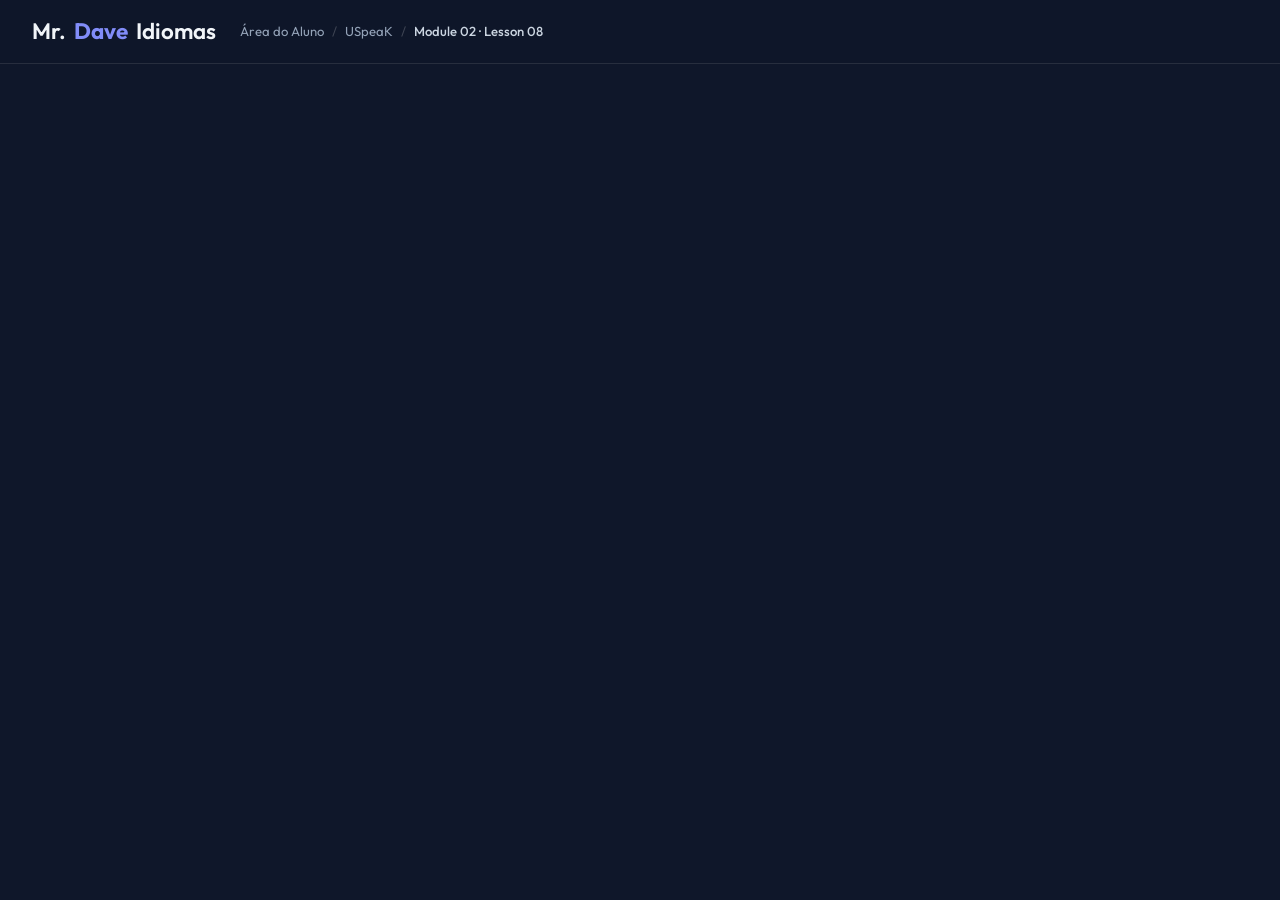
==== commit 8b1e1744: "Add initial index.html structure and styles" ====
--- a/index.html
+++ b/index.html
@@ -4,16 +4,34 @@
     <meta charset="UTF-8">
     <meta name="viewport" content="width=device-width, initial-scale=1.0">
     <title>Module 02 · Lesson 08 — Are you into K-pop? | USpeaK</title>
-    <!-- WP: substituir pelos enqueue do tema -->
     <link rel="stylesheet" href="styles.css">
     <link rel="stylesheet" href="aula.css">
     <link rel="preconnect" href="https://fonts.googleapis.com">
     <link rel="preconnect" href="https://fonts.gstatic.com" crossorigin>
     <link href="https://fonts.googleapis.com/css2?family=Outfit:wght@300;400;600;700;800&family=DM+Serif+Display&family=JetBrains+Mono:wght@400;500&display=swap" rel="stylesheet">
+    <style>
+        .tts-panel { display: none; }
+        .tts-panel.active { 
+            display: block; 
+            position: absolute; 
+            background: white; 
+            border: 1px solid #e2e8f0; 
+            padding: 20px; 
+            z-index: 1000; 
+            border-radius: 12px; 
+            box-shadow: 0 10px 25px -5px rgba(0, 0, 0, 0.1);
+            top: 50px;
+            left: 0;
+            min-width: 250px;
+        }
+        .hoverable { cursor: pointer; border-radius: 4px; transition: all 0.2s; }
+        .hoverable:hover { background-color: rgba(59, 130, 246, 0.1); color: #2563eb; }
+        .speaker { font-weight: 800; color: #1e293b; margin-right: 5px; }
+        .dialogue-line { padding: 8px; border-radius: 6px; margin-bottom: 4px; }
+    </style>
 </head>
 <body class="aula-body">
 
-<!-- Header -->
 <header class="header header-aula">
     <nav class="nav-container">
         <a href="area-aluno.html" class="logo" style="text-decoration:none">
@@ -27,842 +45,4 @@
             <span>Module 02 · Lesson 08</span>
         </div>
         <div class="aula-nav-actions">
-            <button class="btn-nav-aula" id="btnPrevLesson" title="Lição anterior">
-                <svg width="18" height="18" viewBox="0 0 24 24" fill="none" stroke="currentColor"><polyline points="15 18 9 12 15 6"/></svg>
-            </button>
-            <span class="aula-nav-label">Lição 08 / 12</span>
-            <button class="btn-nav-aula" id="btnNextLesson" title="Próxima lição">
-                <svg width="18" height="18" viewBox="0 0 24 24" fill="none" stroke="currentColor"><polyline points="9 18 15 12 9 6"/></svg>
-            </button>
-        </div>
-    </nav>
-</header>
-
-<!-- TTS Controls Panel (fixed top, below header) -->
-<div class="tts-controls-bar" id="ttsControlsBar">
-    <div class="tts-controls-inner">
-        <button class="tts-toggle-panel" id="ttsTogglePanel" title="Configurações de voz">
-            <svg width="16" height="16" viewBox="0 0 24 24" fill="none" stroke="currentColor"><polygon points="11 5 6 9 2 9 2 15 6 15 11 19 11 5"/><path d="M15.54 8.46a5 5 0 010 7.07"/><path d="M19.07 4.93a10 10 0 010 14.14"/></svg>
-            Configurações
-        </button>
-        <div class="tts-panel" id="ttsPanel">
-            <div class="tts-control-group">
-                <label>Idioma</label>
-                <select id="ttsLang">
-                    <option value="en-US">🇺🇸 EN / US</option>
-                    <option value="en-GB">🇬🇧 EN / UK</option>
-                </select>
-            </div>
-            <div class="tts-control-group">
-                <label>Velocidade <span id="rateVal">1.0</span>x</label>
-                <input type="range" id="ttsRate" min="0.5" max="2" step="0.1" value="1">
-            </div>
-            <div class="tts-control-group">
-                <label>Tom <span id="pitchVal">1.0</span></label>
-                <input type="range" id="ttsPitch" min="0.5" max="2" step="0.1" value="1">
-            </div>
-            <div class="tts-control-group">
-                <label>Delay <span id="delayVal">0</span>ms</label>
-                <input type="range" id="ttsDelay" min="0" max="1000" step="50" value="0">
-            </div>
-        </div>
-        <div class="tts-status" id="ttsStatus">Pronto</div>
-        <button class="tts-stop-btn" id="ttsStopAll" title="Parar tudo">
-            <svg width="14" height="14" viewBox="0 0 24 24" fill="currentColor"><rect x="3" y="3" width="18" height="18" rx="2"/></svg>
-        </button>
-    </div>
-</div>
-
-<!-- Main lesson content -->
-<main class="aula-main" id="aulaMain">
-
-    <!-- Lesson Header -->
-    <div class="lesson-header-block">
-        <div class="lesson-meta-tags">
-            <span class="tag tag-module">Module 02</span>
-            <span class="tag tag-lesson">Lesson 08</span>
-            <span class="tag tag-level">A1</span>
-        </div>
-        <h1 class="lesson-title">Are you into K-pop?</h1>
-        <p class="lesson-subtitle">Present Continuous · Hobbies · Adjectives</p>
-        <div class="lesson-objectives">
-            <h3>By the end of this lesson, you will be able to:</h3>
-            <ul>
-                <li><span class="check">✓</span> Use the <em>Present Continuous</em> to talk about actions happening now</li>
-                <li><span class="check">✓</span> Form verbs using the <strong>-ing</strong> structure</li>
-                <li><span class="check">✓</span> Distinguish between <em>Present Continuous</em> and verbs used to talk about hobbies</li>
-                <li><span class="check">✓</span> Use vocabulary related to hobbies</li>
-            </ul>
-        </div>
-    </div>
-
-    <!-- KEYWORDS SECTION (standalone, separate from audio blocks) -->
-    <section class="lesson-section" id="section-keywords" data-section="keywords">
-        <div class="section-label">
-            <span class="section-icon">🔑</span>
-            Keywords
-        </div>
-        <h2 class="section-title-lesson">Key Vocabulary</h2>
-        <p class="section-intro">Tem cada palavra para ouvir a pronúncia em inglês.</p>
-
-        <div class="keywords-grid">
-            <div class="keyword-card" data-word="backyard" data-translation="quintal">
-                <span class="kw-word">backyard</span>
-                <span class="kw-translation">quintal</span>
-                <span class="kw-example">Lucas is painting in the backyard.</span>
-                <button class="kw-listen" aria-label="ouvir backyard">
-                    <svg width="14" height="14" viewBox="0 0 24 24" fill="none" stroke="currentColor"><polygon points="11 5 6 9 2 9 2 15 6 15 11 19 11 5"/><path d="M15.54 8.46a5 5 0 010 7.07"/></svg>
-                </button>
-            </div>
-            <div class="keyword-card" data-word="landscape" data-translation="paisagem">
-                <span class="kw-word">landscape</span>
-                <span class="kw-translation">paisagem</span>
-                <span class="kw-example">She is painting a beautiful landscape.</span>
-                <button class="kw-listen" aria-label="ouvir landscape">
-                    <svg width="14" height="14" viewBox="0 0 24 24" fill="none" stroke="currentColor"><polygon points="11 5 6 9 2 9 2 15 6 15 11 19 11 5"/><path d="M15.54 8.46a5 5 0 010 7.07"/></svg>
-                </button>
-            </div>
-            <div class="keyword-card" data-word="mixing" data-translation="misturando">
-                <span class="kw-word">mixing</span>
-                <span class="kw-translation">misturando</span>
-                <span class="kw-example">He is mixing blue and yellow.</span>
-                <button class="kw-listen" aria-label="ouvir mixing">
-                    <svg width="14" height="14" viewBox="0 0 24 24" fill="none" stroke="currentColor"><polygon points="11 5 6 9 2 9 2 15 6 15 11 19 11 5"/><path d="M15.54 8.46a5 5 0 010 7.07"/></svg>
-                </button>
-            </div>
-            <div class="keyword-card" data-word="guitar" data-translation="violão / guitarra">
-                <span class="kw-word">guitar</span>
-                <span class="kw-translation">violão / guitarra</span>
-                <span class="kw-example">Emma is playing the guitar now.</span>
-                <button class="kw-listen" aria-label="ouvir guitar">
-                    <svg width="14" height="14" viewBox="0 0 24 24" fill="none" stroke="currentColor"><polygon points="11 5 6 9 2 9 2 15 6 15 11 19 11 5"/><path d="M15.54 8.46a5 5 0 010 7.07"/></svg>
-                </button>
-            </div>
-            <div class="keyword-card" data-word="chords" data-translation="acordes">
-                <span class="kw-word">chords</span>
-                <span class="kw-translation">acordes</span>
-                <span class="kw-example">She is practicing the chords carefully.</span>
-                <button class="kw-listen" aria-label="ouvir chords">
-                    <svg width="14" height="14" viewBox="0 0 24 24" fill="none" stroke="currentColor"><polygon points="11 5 6 9 2 9 2 15 6 15 11 19 11 5"/><path d="M15.54 8.46a5 5 0 010 7.07"/></svg>
-                </button>
-            </div>
-            <div class="keyword-card" data-word="baking" data-translation="assando">
-                <span class="kw-word">baking</span>
-                <span class="kw-translation">assando</span>
-                <span class="kw-example">I am baking a chocolate cake.</span>
-                <button class="kw-listen" aria-label="ouvir baking">
-                    <svg width="14" height="14" viewBox="0 0 24 24" fill="none" stroke="currentColor"><polygon points="11 5 6 9 2 9 2 15 6 15 11 19 11 5"/><path d="M15.54 8.46a5 5 0 010 7.07"/></svg>
-                </button>
-            </div>
-            <div class="keyword-card" data-word="oven" data-translation="forno">
-                <span class="kw-word">oven</span>
-                <span class="kw-translation">forno</span>
-                <span class="kw-example">The oven is working perfectly.</span>
-                <button class="kw-listen" aria-label="ouvir oven">
-                    <svg width="14" height="14" viewBox="0 0 24 24" fill="none" stroke="currentColor"><polygon points="11 5 6 9 2 9 2 15 6 15 11 19 11 5"/><path d="M15.54 8.46a5 5 0 010 7.07"/></svg>
-                </button>
-            </div>
-            <div class="keyword-card" data-word="jogging" data-translation="correndo (leve)">
-                <span class="kw-word">jogging</span>
-                <span class="kw-translation">correndo (leve)</span>
-                <span class="kw-example">They are jogging in the park.</span>
-                <button class="kw-listen" aria-label="ouvir jogging">
-                    <svg width="14" height="14" viewBox="0 0 24 24" fill="none" stroke="currentColor"><polygon points="11 5 6 9 2 9 2 15 6 15 11 19 11 5"/><path d="M15.54 8.46a5 5 0 010 7.07"/></svg>
-                </button>
-            </div>
-            <div class="keyword-card" data-word="hiking" data-translation="fazer trilha">
-                <span class="kw-word">hiking</span>
-                <span class="kw-translation">fazer trilha</span>
-                <span class="kw-example">They enjoy hiking on weekends.</span>
-                <button class="kw-listen" aria-label="ouvir hiking">
-                    <svg width="14" height="14" viewBox="0 0 24 24" fill="none" stroke="currentColor"><polygon points="11 5 6 9 2 9 2 15 6 15 11 19 11 5"/><path d="M15.54 8.46a5 5 0 010 7.07"/></svg>
-                </button>
-            </div>
-            <div class="keyword-card" data-word="photography" data-translation="fotografia">
-                <span class="kw-word">photography</span>
-                <span class="kw-translation">fotografia</span>
-                <span class="kw-example">I'm into photography.</span>
-                <button class="kw-listen" aria-label="ouvir photography">
-                    <svg width="14" height="14" viewBox="0 0 24 24" fill="none" stroke="currentColor"><polygon points="11 5 6 9 2 9 2 15 6 15 11 19 11 5"/><path d="M15.54 8.46a5 5 0 010 7.07"/></svg>
-                </button>
-            </div>
-            <div class="keyword-card" data-word="programming" data-translation="programação">
-                <span class="kw-word">programming</span>
-                <span class="kw-translation">programação</span>
-                <span class="kw-example">He loves programming.</span>
-                <button class="kw-listen" aria-label="ouvir programming">
-                    <svg width="14" height="14" viewBox="0 0 24 24" fill="none" stroke="currentColor"><polygon points="11 5 6 9 2 9 2 15 6 15 11 19 11 5"/><path d="M15.54 8.46a5 5 0 010 7.07"/></svg>
-                </button>
-            </div>
-            <div class="keyword-card" data-word="gardening" data-translation="jardinagem">
-                <span class="kw-word">gardening</span>
-                <span class="kw-translation">jardinagem</span>
-                <span class="kw-example">My mother enjoys gardening.</span>
-                <button class="kw-listen" aria-label="ouvir gardening">
-                    <svg width="14" height="14" viewBox="0 0 24 24" fill="none" stroke="currentColor"><polygon points="11 5 6 9 2 9 2 15 6 15 11 19 11 5"/><path d="M15.54 8.46a5 5 0 010 7.07"/></svg>
-                </button>
-            </div>
-        </div>
-    </section>
-
-    <!-- OPENING TEXT -->
-    <section class="lesson-section" id="section-opening" data-section="opening">
-        <div class="section-label">
-            <span class="section-icon">📖</span>
-            Opening Text
-        </div>
-        <h2 class="section-title-lesson">About Hobbies</h2>
-
-        <div class="audio-block" data-block-id="opening-1">
-            <div class="audio-block-label">Audio 01 · Opening text</div>
-            <div class="audio-block-content">
-                <p>It's Saturday afternoon, and my friends and I are having a great time!</p>
-                <p>Lucas is painting a beautiful landscape in the backyard. He loves colors, and right now, he is mixing blue and yellow to create the perfect shade of green.</p>
-                <p>Emma is playing the guitar in the living room. She is learning a new song, and she is practicing the chords carefully.</p>
-                <p>Meanwhile, I am baking a delicious chocolate cake. The oven is working, and the kitchen is smelling amazing!</p>
-                <p>Outside, in the park near our house, Jake and Olivia are jogging. They are listening to their favorite songs while exercising.</p>
-            </div>
-            <button class="btn-play-block" data-block="opening-1" aria-label="Ouvir texto">
-                <svg width="16" height="16" viewBox="0 0 24 24" fill="currentColor"><polygon points="5 3 19 12 5 21 5 3"/></svg>
-                <span>Ouvir</span>
-            </button>
-        </div>
-    </section>
-
-    <!-- VOCABULARY -->
-    <section class="lesson-section" id="section-vocabulary" data-section="vocabulary">
-        <div class="section-label">
-            <span class="section-icon">📚</span>
-            Vocabulary
-        </div>
-        <h2 class="section-title-lesson">Hobbies — Atividades de Lazer</h2>
-
-        <div class="vocab-grid">
-            <div class="vocab-category">
-                <h4>📚 Common Hobbies</h4>
-                <ul class="vocab-list">
-                    <li><span class="vocab-word hoverable" data-speak="to read">to read</span> — ler</li>
-                    <li><span class="vocab-word hoverable" data-speak="to watch movies">to watch movies</span> — assistir filmes</li>
-                    <li><span class="vocab-word hoverable" data-speak="to play videogames">to play videogames</span> — jogar videogames</li>
-                    <li><span class="vocab-word hoverable" data-speak="to cook">to cook</span> — cozinhar</li>
-                    <li><span class="vocab-word hoverable" data-speak="to dance">to dance</span> — dançar</li>
-                    <li><span class="vocab-word hoverable" data-speak="to swim">to swim</span> — nadar</li>
-                    <li><span class="vocab-word hoverable" data-speak="to travel">to travel</span> — viajar</li>
-                    <li><span class="vocab-word hoverable" data-speak="to do yoga">to do yoga</span> — fazer yoga</li>
-                </ul>
-            </div>
-            <div class="vocab-category">
-                <h4>🏊 Sports & Outdoors</h4>
-                <ul class="vocab-list">
-                    <li><span class="vocab-word hoverable" data-speak="playing soccer">playing soccer</span> — jogar futebol</li>
-                    <li><span class="vocab-word hoverable" data-speak="swimming">swimming</span> — nadar</li>
-                    <li><span class="vocab-word hoverable" data-speak="jogging">jogging</span> — correr levemente</li>
-                    <li><span class="vocab-word hoverable" data-speak="hiking">hiking</span> — fazer trilha</li>
-                    <li><span class="vocab-word hoverable" data-speak="riding a bike">riding a bike</span> — andar de bicicleta</li>
-                </ul>
-            </div>
-            <div class="vocab-category">
-                <h4>🎨 Creative Hobbies</h4>
-                <ul class="vocab-list">
-                    <li><span class="vocab-word hoverable" data-speak="painting">painting</span> — pintar</li>
-                    <li><span class="vocab-word hoverable" data-speak="drawing">drawing</span> — desenhar</li>
-                    <li><span class="vocab-word hoverable" data-speak="playing the guitar">playing the guitar</span> — tocar violão</li>
-                    <li><span class="vocab-word hoverable" data-speak="writing stories">writing stories</span> — escrever histórias</li>
-                    <li><span class="vocab-word hoverable" data-speak="photography">photography</span> — fotografia</li>
-                </ul>
-            </div>
-            <div class="vocab-category">
-                <h4>🎧 Entertainment</h4>
-                <ul class="vocab-list">
-                    <li><span class="vocab-word hoverable" data-speak="watching movies">watching movies</span> — assistir filmes</li>
-                    <li><span class="vocab-word hoverable" data-speak="listening to music">listening to music</span> — ouvir música</li>
-                    <li><span class="vocab-word hoverable" data-speak="reading books">reading books</span> — ler livros</li>
-                    <li><span class="vocab-word hoverable" data-speak="playing video game">playing video game</span> — jogar videogame</li>
-                    <li><span class="vocab-word hoverable" data-speak="cooking">cooking</span> — cozinhar</li>
-                </ul>
-            </div>
-            <div class="vocab-category">
-                <h4>💻 Technology</h4>
-                <ul class="vocab-list">
-                    <li><span class="vocab-word hoverable" data-speak="learning new languages">learning new languages</span> — aprender idiomas</li>
-                    <li><span class="vocab-word hoverable" data-speak="programming">programming</span> — programação</li>
-                    <li><span class="vocab-word hoverable" data-speak="editing videos">editing videos</span> — editar vídeos</li>
-                    <li><span class="vocab-word hoverable" data-speak="playing chess">playing chess</span> — jogar xadrez</li>
-                    <li><span class="vocab-word hoverable" data-speak="studying history">studying history</span> — estudar história</li>
-                </ul>
-            </div>
-        </div>
-
-        <!-- Asking about hobbies -->
-        <div class="audio-block" data-block-id="hobbies-questions">
-            <div class="audio-block-label">Audio 02 · Hobbies</div>
-            <h3 class="block-subtitle">Asking about hobbies</h3>
-            <div class="audio-block-content">
-                <div class="phrases-two-col">
-                    <div>
-                        <p class="phrase-en hoverable" data-speak="What are your hobbies?"><strong>What are your hobbies?</strong></p>
-                        <p class="phrase-pt">Quais são os seus hobbies?</p>
-                    </div>
-                    <div>
-                        <p class="phrase-en hoverable" data-speak="Do you have any hobbies?"><strong>Do you have any hobbies?</strong></p>
-                        <p class="phrase-pt">Você tem algum hobby?</p>
-                    </div>
-                    <div>
-                        <p class="phrase-en hoverable" data-speak="Are you into any activity?"><strong>Are you into (activity)?</strong></p>
-                        <p class="phrase-pt">Você curte (atividade)?</p>
-                    </div>
-                    <div>
-                        <p class="phrase-en hoverable" data-speak="What do you like to do in your free time?"><strong>What do you like to do in your free time?</strong></p>
-                        <p class="phrase-pt">O que você gosta de fazer no seu tempo livre?</p>
-                    </div>
-                </div>
-                <div class="dialogue-block">
-                    <div class="dialogue-line"><span class="speaker">Leandro:</span> Hey, Sarah, what do you like to do in your free time?</div>
-                    <div class="dialogue-line"><span class="speaker">Sarah:</span> I love reading books and I'm into photography. How about you?</div>
-                    <div class="dialogue-line"><span class="speaker">Leandro:</span> I enjoy playing the guitar. I also like hiking.</div>
-                    <div class="dialogue-line"><span class="speaker">Sarah:</span> That's nice! Do you enjoy sports?</div>
-                    <div class="dialogue-line"><span class="speaker">Leandro:</span> Not really. I'm more into art and music.</div>
-                    <div class="dialogue-line"><span class="speaker">Sarah:</span> Cool! I like music too.</div>
-                </div>
-            </div>
-            <button class="btn-play-block" data-block="hobbies-questions" aria-label="Ouvir diálogo">
-                <svg width="16" height="16" viewBox="0 0 24 24" fill="currentColor"><polygon points="5 3 19 12 5 21 5 3"/></svg>
-                <span>Ouvir</span>
-            </button>
-        </div>
-
-        <!-- Hobbies formula diagram -->
-        <div class="grammar-box">
-            <h3>Para falar sobre seus hobbies, use:</h3>
-            <div class="formula-row">
-                <div class="formula-verbs">
-                    <span class="fv fv-like">LIKE</span>
-                    <span class="fv fv-love">LOVE</span>
-                    <span class="fv fv-enjoy">ENJOY</span>
-                    <span class="fv fv-into">'TO BE' INTO</span>
-                </div>
-                <span class="formula-plus">+</span>
-                <div class="formula-result">VERBO NA FORMA <strong>-ING</strong></div>
-            </div>
-            <div class="formula-examples">
-                <span class="hoverable" data-speak="I like dancing">I <strong>like</strong> dancing</span>
-                <span class="hoverable" data-speak="She likes reading fantasy books">She <strong>likes</strong> reading fantasy books</span>
-                <span class="hoverable" data-speak="Are you into fishing?">Are you <strong>into</strong> fishing?</span>
-            </div>
-        </div>
-    </section>
-
-    <!-- PRESENT CONTINUOUS -->
-    <section class="lesson-section" id="section-grammar" data-section="grammar">
-        <div class="section-label">
-            <span class="section-icon">📘</span>
-            Lesson Topic
-        </div>
-        <h2 class="section-title-lesson">Present Continuous</h2>
-        <p class="section-intro">O <strong>Present Continuous</strong> é usado para falar de ações que estão acontecendo <em>agora</em>, no momento da fala.</p>
-
-        <div class="audio-block" data-block-id="present-continuous">
-            <div class="audio-block-label">Audio 03 · Present Continuous</div>
-            <div class="audio-block-content">
-                <div class="examples-list">
-                    <div class="example-item hoverable" data-speak="I am reading a new fantasy book this week">📖 I'm reading a new fantasy book this week.</div>
-                    <div class="example-item hoverable" data-speak="She is painting a picture of the mountains">🎨 She's painting a picture of the mountains.</div>
-                    <div class="example-item hoverable" data-speak="We are playing basketball at the park right now">🏀 We're playing basketball at the park right now.</div>
-                    <div class="example-item hoverable" data-speak="They are watching a movie about surfing">🎬 They're watching a movie about surfing.</div>
-                    <div class="example-item hoverable" data-speak="He is learning how to play the piano">🎹 He's learning how to play the piano.</div>
-                    <div class="example-item hoverable" data-speak="I am cooking a new recipe for dinner">🍳 I'm cooking a new recipe for dinner.</div>
-                    <div class="example-item hoverable" data-speak="We are listening to our favorite band">🎶 We're listening to our favorite band.</div>
-                </div>
-            </div>
-            <button class="btn-play-block" data-block="present-continuous" aria-label="Ouvir exemplos">
-                <svg width="16" height="16" viewBox="0 0 24 24" fill="currentColor"><polygon points="5 3 19 12 5 21 5 3"/></svg>
-                <span>Ouvir</span>
-            </button>
-        </div>
-
-        <!-- Structure box -->
-        <div class="grammar-box">
-            <h3>Estrutura</h3>
-            <div class="structure-table">
-                <div class="str-row str-header">
-                    <span>Sujeito</span>
-                    <span>Verbo to be</span>
-                    <span>Verbo + -ing</span>
-                    <span>Complemento</span>
-                </div>
-                <div class="str-row hoverable" data-speak="I am reading a book">
-                    <span>I</span><span>am</span><span>reading</span><span>a book</span>
-                </div>
-                <div class="str-row hoverable" data-speak="She is painting a picture">
-                    <span>She</span><span>is</span><span>painting</span><span>a picture</span>
-                </div>
-                <div class="str-row hoverable" data-speak="They are riding their bikes in the park">
-                    <span>They</span><span>are</span><span>riding</span><span>their bikes in the park</span>
-                </div>
-            </div>
-        </div>
-
-        <!-- -ing rules -->
-        <h3 class="subsection-title">Conjugando verbos no Present Continuous</h3>
-        <div class="rules-grid">
-            <div class="rule-card">
-                <div class="rule-tag">Regra Geral</div>
-                <p>Adiciona <strong>-ing</strong> diretamente.</p>
-                <div class="rule-examples">
-                    <span class="hoverable" data-speak="playing">play → <strong>playing</strong></span>
-                    <span class="hoverable" data-speak="reading">read → <strong>reading</strong></span>
-                    <span class="hoverable" data-speak="watching">watch → <strong>watching</strong></span>
-                </div>
-            </div>
-            <div class="rule-card">
-                <div class="rule-tag">Termina em "e"</div>
-                <p>Tira o <strong>e</strong>, adiciona <strong>-ing</strong>.</p>
-                <div class="rule-examples">
-                    <span class="hoverable" data-speak="making">make → <strong>making</strong></span>
-                    <span class="hoverable" data-speak="writing">write → <strong>writing</strong></span>
-                    <span class="hoverable" data-speak="taking">take → <strong>taking</strong></span>
-                </div>
-            </div>
-            <div class="rule-card">
-                <div class="rule-tag">C-V-C</div>
-                <p>Dobra a última consoante + <strong>-ing</strong>.</p>
-                <div class="rule-examples">
-                    <span class="hoverable" data-speak="running">run → <strong>running</strong></span>
-                    <span class="hoverable" data-speak="sitting">sit → <strong>sitting</strong></span>
-                    <span class="hoverable" data-speak="swimming">swim → <strong>swimming</strong></span>
-                </div>
-            </div>
-            <div class="rule-card">
-                <div class="rule-tag">Termina em "ie"</div>
-                <p>Troca <strong>ie</strong> por <strong>y</strong> + <strong>-ing</strong>.</p>
-                <div class="rule-examples">
-                    <span class="hoverable" data-speak="dying">die → <strong>dying</strong></span>
-                    <span class="hoverable" data-speak="lying down">lie down → <strong>lying down</strong></span>
-                </div>
-            </div>
-        </div>
-    </section>
-
-    <!-- GRAMMAR: PC x Hobbies + Adjectives -->
-    <section class="lesson-section" id="section-grammar2" data-section="grammar2">
-        <div class="section-label">
-            <span class="section-icon">📕</span>
-            Grammar
-        </div>
-
-        <h2 class="section-title-lesson">Part 1: Present Continuous × Hobbies</h2>
-
-        <div class="audio-block" data-block-id="grammar-part1">
-            <div class="audio-block-label">Audio 04 · Grammar Part 1</div>
-            <div class="audio-block-content">
-                <div class="comparison-grid">
-                    <div class="comp-col">
-                        <div class="comp-header">What are they doing?</div>
-                        <div class="comp-formula">to be + -ing = Present Continuous</div>
-                        <p class="hoverable" data-speak="Dave is listening to music.">Dave <strong>is listening</strong> to music.</p>
-                        <p class="hoverable" data-speak="Carol is writing.">Carol <strong>is writing</strong>.</p>
-                        <p class="hoverable" data-speak="Thales is doing yoga.">Thales <strong>is doing</strong> yoga.</p>
-                    </div>
-                    <div class="comp-divider"></div>
-                    <div class="comp-col">
-                        <div class="comp-header">What are their hobbies?</div>
-                        <div class="comp-formula">Like / Love / Enjoy / To be into + -ing = Hobbies</div>
-                        <p class="hoverable" data-speak="Dave likes listening to music.">Dave <strong>likes</strong> listening to music.</p>
-                        <p class="hoverable" data-speak="Carol loves writing.">Carol <strong>loves</strong> writing.</p>
-                        <p class="hoverable" data-speak="Thales is into doing yoga.">Thales <strong>is into</strong> doing yoga.</p>
-                    </div>
-                </div>
-                <div class="audio-passage hoverable" data-speak="These are my friends, Dave, Carol, and Thales. Dave is listening to his favorite song. He is into K-pop and dancing. Carol loves writing fantasy stories. She is writing a story about a dragon. Thales, on the other hand, is sitting on the ground. He enjoys doing yoga. I, myself, like playing chess and board games. It's pretty fun!">
-                    <p>These are my friends, Dave, Carol, and Thales. Dave is listening to his favorite song. He is into K-pop and dancing. Carol loves writing fantasy stories. She is writing a story about a dragon. Thales, on the other hand, is sitting on the ground. He enjoys doing yoga. I, myself, like playing chess and board games. It's pretty fun!</p>
-                </div>
-            </div>
-            <button class="btn-play-block" data-block="grammar-part1" aria-label="Ouvir áudio">
-                <svg width="16" height="16" viewBox="0 0 24 24" fill="currentColor"><polygon points="5 3 19 12 5 21 5 3"/></svg>
-                <span>Ouvir</span>
-            </button>
-        </div>
-
-        <h2 class="section-title-lesson" style="margin-top:2.5rem">Part 2: Adjectives</h2>
-        <p class="section-intro">Os adjetivos descrevem pessoas, lugares ou coisas. Em inglês, eles vêm <strong>antes do substantivo</strong> ou <strong>depois do verbo to be</strong>.</p>
-
-        <div class="adjectives-grid">
-            <div class="adj-card hoverable" data-speak="happy"><span class="adj-en">happy</span><span class="adj-pt">feliz</span></div>
-            <div class="adj-card hoverable" data-speak="sad"><span class="adj-en">sad</span><span class="adj-pt">triste</span></div>
-            <div class="adj-card hoverable" data-speak="tall"><span class="adj-en">tall</span><span class="adj-pt">alto/a</span></div>
-            <div class="adj-card hoverable" data-speak="tired"><span class="adj-en">tired</span><span class="adj-pt">cansado/a</span></div>
-            <div class="adj-card hoverable" data-speak="hungry"><span class="adj-en">hungry</span><span class="adj-pt">com fome</span></div>
-            <div class="adj-card hoverable" data-speak="short"><span class="adj-en">short</span><span class="adj-pt">baixo/a</span></div>
-            <div class="adj-card hoverable" data-speak="fast"><span class="adj-en">fast</span><span class="adj-pt">rápido/a</span></div>
-            <div class="adj-card hoverable" data-speak="handsome"><span class="adj-en">handsome</span><span class="adj-pt">bonito (masc.)</span></div>
-            <div class="adj-card hoverable" data-speak="beautiful"><span class="adj-en">beautiful</span><span class="adj-pt">bonita (fem.)</span></div>
-        </div>
-
-        <!-- Comparative & Superlative -->
-        <h3 class="subsection-title" style="margin-top:2rem">Comparative Adjectives</h3>
-        <div class="rules-grid">
-            <div class="rule-card">
-                <div class="rule-tag">Curtos (não CVC)</div>
-                <p>Adjective + <strong>-er</strong> + than</p>
-                <div class="rule-examples">
-                    <span class="hoverable" data-speak="My brother is taller than me">tall → <strong>taller</strong> than</span>
-                    <span class="hoverable" data-speak="A cheetah is faster than a lion">fast → <strong>faster</strong> than</span>
-                </div>
-            </div>
-            <div class="rule-card">
-                <div class="rule-tag">Curtos CVC</div>
-                <p>Dobra consoante + <strong>-er</strong> + than</p>
-                <div class="rule-examples">
-                    <span class="hoverable" data-speak="São Paulo is bigger than Jacareí">big → <strong>bigger</strong> than</span>
-                    <span class="hoverable" data-speak="Cuiabá is hotter than Florianópolis">hot → <strong>hotter</strong> than</span>
-                </div>
-            </div>
-            <div class="rule-card">
-                <div class="rule-tag">Termina em -y</div>
-                <p>Troca <strong>y</strong> por <strong>ier</strong> + than</p>
-                <div class="rule-examples">
-                    <span class="hoverable" data-speak="Jackie Chan is funnier than Adam Sandler">funny → <strong>funnier</strong> than</span>
-                </div>
-            </div>
-            <div class="rule-card">
-                <div class="rule-tag">Longos (2+ sílabas)</div>
-                <p><strong>more</strong> + adjective + than</p>
-                <div class="rule-examples">
-                    <span class="hoverable" data-speak="A Ferrari is more expensive than a Fiat Uno">expensive → <strong>more expensive</strong> than</span>
-                </div>
-            </div>
-        </div>
-
-        <h3 class="subsection-title" style="margin-top:1.5rem">Superlative Adjectives</h3>
-        <div class="rules-grid">
-            <div class="rule-card">
-                <div class="rule-tag">Curtos</div>
-                <p>the + adjective + <strong>-est</strong></p>
-                <div class="rule-examples">
-                    <span class="hoverable" data-speak="the fastest">fast → <strong>the fastest</strong></span>
-                    <span class="hoverable" data-speak="the tallest">tall → <strong>the tallest</strong></span>
-                </div>
-            </div>
-            <div class="rule-card">
-                <div class="rule-tag">Longos</div>
-                <p>the <strong>most</strong> + adjective</p>
-                <div class="rule-examples">
-                    <span class="hoverable" data-speak="the most beautiful">beautiful → <strong>the most beautiful</strong></span>
-                </div>
-            </div>
-            <div class="rule-card">
-                <div class="rule-tag">Irregulares</div>
-                <div class="rule-examples">
-                    <span class="hoverable" data-speak="the best">good → <strong>the best</strong></span>
-                    <span class="hoverable" data-speak="the worst">bad → <strong>the worst</strong></span>
-                </div>
-            </div>
-        </div>
-
-        <div class="audio-block" data-block-id="grammar-part2" style="margin-top:1.5rem">
-            <div class="audio-block-label">Audio 05 · Grammar Part 2</div>
-            <div class="audio-block-content">
-                <div class="examples-list">
-                    <div class="example-item hoverable" data-speak="Brazil is bigger than Argentina.">Brazil is bigger than Argentina.</div>
-                    <div class="example-item hoverable" data-speak="Mount Everest is the highest mountain in the world.">Mount Everest is the highest mountain in the world.</div>
-                    <div class="example-item hoverable" data-speak="Burj Khalifa is the tallest building in the world.">Burj Khalifa is the tallest building in the world.</div>
-                    <div class="example-item hoverable" data-speak="Messi is younger than Cristiano Ronaldo.">Messi is younger than Cristiano Ronaldo.</div>
-                    <div class="example-item hoverable" data-speak="The cheetah is the fastest animal on land.">The cheetah is the fastest animal on land.</div>
-                </div>
-            </div>
-            <button class="btn-play-block" data-block="grammar-part2" aria-label="Ouvir exemplos">
-                <svg width="16" height="16" viewBox="0 0 24 24" fill="currentColor"><polygon points="5 3 19 12 5 21 5 3"/></svg>
-                <span>Ouvir</span>
-            </button>
-        </div>
-    </section>
-
-    <!-- PRONUNCIATION -->
-    <section class="lesson-section" id="section-pronunciation" data-section="pronunciation">
-        <div class="section-label">
-            <span class="section-icon">🗣️</span>
-            Pronunciation
-        </div>
-        <h2 class="section-title-lesson">The "-g" in Present Continuous</h2>
-        <p class="section-intro">Na fala, o <strong>-g</strong> final da forma <strong>-ing</strong> muitas vezes não é pronunciado. Isso é natural e casual — mas na <em>escrita</em>, sempre escreva completo.</p>
-
-        <div class="audio-block" data-block-id="pronunciation">
-            <div class="audio-block-label">Audio 06 · Pronunciation</div>
-            <div class="audio-block-content">
-                <div class="pronunciation-list">
-                    <div class="pron-item">
-                        <span class="pron-formal hoverable" data-speak="I am studying English">I am studying English</span>
-                        <span class="pron-arrow">→</span>
-                        <span class="pron-casual">"I am studyin' English"</span>
-                        <span class="pron-pt">Eu estou estudando inglês</span>
-                    </div>
-                    <div class="pron-item">
-                        <span class="pron-formal hoverable" data-speak="You are watching TV">You are watching TV</span>
-                        <span class="pron-arrow">→</span>
-                        <span class="pron-casual">"You are watchin' TV"</span>
-                        <span class="pron-pt">Você está assistindo TV</span>
-                    </div>
-                    <div class="pron-item">
-                        <span class="pron-formal hoverable" data-speak="He is playing soccer">He is playing soccer</span>
-                        <span class="pron-arrow">→</span>
-                        <span class="pron-casual">"He is playin' soccer"</span>
-                        <span class="pron-pt">Ele está jogando futebol</span>
-                    </div>
-                    <div class="pron-item">
-                        <span class="pron-formal hoverable" data-speak="They are traveling to Spain">They are traveling to Spain</span>
-                        <span class="pron-arrow">→</span>
-                        <span class="pron-casual">"They are travelin' to Spain"</span>
-                        <span class="pron-pt">Eles estão viajando para a Espanha</span>
-                    </div>
-                </div>
-            </div>
-            <button class="btn-play-block" data-block="pronunciation" aria-label="Ouvir pronúncia">
-                <svg width="16" height="16" viewBox="0 0 24 24" fill="currentColor"><polygon points="5 3 19 12 5 21 5 3"/></svg>
-                <span>Ouvir</span>
-            </button>
-        </div>
-    </section>
-
-    <!-- DIALOGUE -->
-    <section class="lesson-section" id="section-dialogue" data-section="dialogue">
-        <div class="section-label">
-            <span class="section-icon">💬</span>
-            Dialogue
-        </div>
-        <h2 class="section-title-lesson">Talking about Hobbies</h2>
-
-        <div class="audio-block" data-block-id="dialogue-main">
-            <div class="audio-block-label">Audio 07 · Dialogue</div>
-            <div class="audio-block-content">
-                <div class="dialogue-block dialogue-styled">
-                    <div class="dialogue-line dl-lucas"><span class="speaker sp-lucas">Lucas</span> Hey, Carol! What do you like to do in your free time?</div>
-                    <div class="dialogue-line dl-carol"><span class="speaker sp-carol">Carol</span> Well… I love writing fantasy stories. It's so much fun!</div>
-                    <div class="dialogue-line dl-lucas"><span class="speaker sp-lucas">Lucas</span> That's cool! I enjoy playing chess and board games.</div>
-                    <div class="dialogue-line dl-carol"><span class="speaker sp-carol">Carol</span> Oh, really? I like board games too! Especially strategy ones.</div>
-                    <div class="dialogue-line dl-lucas"><span class="speaker sp-lucas">Lucas</span> Nice! Are you into any other hobbies?</div>
-                    <div class="dialogue-line dl-carol"><span class="speaker sp-carol">Carol</span> Yes, I am into painting a little bit. How about you?</div>
-                    <div class="dialogue-line dl-lucas"><span class="speaker sp-lucas">Lucas</span> I love listening to K-pop music and dancing. Let's shake, baby!</div>
-                    <div class="dialogue-line dl-sofia"><span class="speaker sp-sofia">Sofia</span> (laughing) Did someone say dancing? Count me in! I like salsa and bachata.</div>
-                    <div class="dialogue-line dl-lucas"><span class="speaker sp-lucas">Lucas</span> Wow, Sofia! You dance salsa? That's awesome!</div>
-                    <div class="dialogue-line dl-sofia"><span class="speaker sp-sofia">Sofia</span> Yes! And my brother plays the guitar, so sometimes we make a little music at home.</div>
-                    <div class="dialogue-line dl-carol"><span class="speaker sp-carol">Carol</span> That sounds fun! What about your mom, Sofia? What are her hobbies?</div>
-                    <div class="dialogue-line dl-sofia"><span class="speaker sp-sofia">Sofia</span> My mom loves gardening. She spends hours with her plants.</div>
-                    <div class="dialogue-line dl-lucas"><span class="speaker sp-lucas">Lucas</span> That's nice. My little brother is into video games. He can play for hours without moving!</div>
-                    <div class="dialogue-line dl-carol"><span class="speaker sp-carol">Carol</span> Sounds familiar! My dad enjoys cooking, especially Italian food.</div>
-                    <div class="dialogue-line dl-sofia"><span class="speaker sp-sofia">Sofia</span> Oh, yum! Can he cook pizza?</div>
-                    <div class="dialogue-line dl-carol"><span class="speaker sp-carol">Carol</span> The best pizza ever!</div>
-                    <div class="dialogue-line dl-lucas"><span class="speaker sp-lucas">Lucas</span> Great! We should all meet one day — pizza, board games, and dancing!</div>
-                    <div class="dialogue-line dl-sofia"><span class="speaker sp-sofia">Sofia</span> And maybe a little K-pop to finish the night!</div>
-                </div>
-            </div>
-            <button class="btn-play-block" data-block="dialogue-main" aria-label="Ouvir diálogo">
-                <svg width="16" height="16" viewBox="0 0 24 24" fill="currentColor"><polygon points="5 3 19 12 5 21 5 3"/></svg>
-                <span>Ouvir</span>
-            </button>
-        </div>
-    </section>
-
-    <!-- SUMMARY -->
-    <section class="lesson-section" id="section-summary" data-section="summary">
-        <div class="section-label">
-            <span class="section-icon">✍️</span>
-            Summary
-        </div>
-        <h2 class="section-title-lesson">In this lesson we covered…</h2>
-        <div class="summary-grid">
-            <div class="summary-item">
-                <div class="summary-icon">🗣️</div>
-                <h4>Hobbies</h4>
-                <p>How to ask and answer about free-time activities using <em>like, love, enjoy</em> and <em>to be into</em> + -ing.</p>
-            </div>
-            <div class="summary-item">
-                <div class="summary-icon">⏱️</div>
-                <h4>Present Continuous</h4>
-                <p>Actions happening right now: <em>to be</em> (present) + verb + -ing. Spelling rules included.</p>
-            </div>
-            <div class="summary-item">
-                <div class="summary-icon">🔍</div>
-                <h4>PC × Hobbies</h4>
-                <p><em>"I am painting"</em> (now) vs. <em>"I like painting"</em> (hobby). Different structures, different meanings.</p>
-            </div>
-            <div class="summary-item">
-                <div class="summary-icon">📝</div>
-                <h4>Adjectives</h4>
-                <p>Descriptive adjectives, comparatives (-er / more) and superlatives (-est / most / the best / the worst).</p>
-            </div>
-            <div class="summary-item">
-                <div class="summary-icon">🎤</div>
-                <h4>Pronunciation</h4>
-                <p>The dropped -g in -ing: "readin'", "watchin'", "playin'" — natural in speech, always written in full.</p>
-            </div>
-        </div>
-    </section>
-
-    <!-- EXERCISES -->
-    <section class="lesson-section" id="section-exercises" data-section="exercises">
-        <div class="section-label">
-            <span class="section-icon">📝</span>
-            Exercises
-        </div>
-        <h2 class="section-title-lesson">Practice Time</h2>
-
-        <!-- Exercise 1 -->
-        <div class="exercise-block" id="ex1">
-            <h3 class="ex-title">1 — Complete with the correct comparative or superlative</h3>
-            <div class="ex-items">
-                <div class="ex-item">
-                    <span class="ex-letter">a)</span>
-                    <span>Uruguay is not</span>
-                    <input class="ex-input" type="text" placeholder="big" data-answer="the biggest">
-                    <span>country in South America.</span>
-                </div>
-                <div class="ex-item">
-                    <span class="ex-letter">b)</span>
-                    <span>New York is</span>
-                    <input class="ex-input" type="text" placeholder="expensive" data-answer="more expensive">
-                    <span>than Mexico City.</span>
-                </div>
-                <div class="ex-item">
-                    <span class="ex-letter">c)</span>
-                    <span>Cristiano Ronaldo is not</span>
-                    <input class="ex-input" type="text" placeholder="young" data-answer="the youngest">
-                    <span>player on his team.</span>
-                </div>
-                <div class="ex-item">
-                    <span class="ex-letter">d)</span>
-                    <span>Shaquille O'Neal is</span>
-                    <input class="ex-input" type="text" placeholder="tall" data-answer="taller">
-                    <span>than most basketball players.</span>
-                </div>
-                <div class="ex-item">
-                    <span class="ex-letter">e)</span>
-                    <span>Elephants are</span>
-                    <input class="ex-input" type="text" placeholder="big" data-answer="bigger">
-                    <span>than lions.</span>
-                </div>
-            </div>
-            <button class="btn-check-ex" data-exercise="ex1">Verificar respostas</button>
-        </div>
-
-        <!-- Exercise 2 -->
-        <div class="exercise-block" id="ex2">
-            <h3 class="ex-title">2 — Complete with: like / love / enjoy / be into</h3>
-            <div class="ex-dialogue">
-                <div class="ex-item ex-dialogue-line">
-                    <span class="speaker">Anna:</span>
-                    <span>Hey, Thales! What do you</span>
-                    <input class="ex-input" type="text" placeholder="___" data-answer="like">
-                    <span>to do in your free time?</span>
-                </div>
-                <div class="ex-item ex-dialogue-line">
-                    <span class="speaker">Thales:</span>
-                    <span>Hi, Anna! I</span>
-                    <input class="ex-input" type="text" placeholder="___" data-answer="enjoy">
-                    <span>doing yoga. It helps me relax.</span>
-                </div>
-                <div class="ex-item ex-dialogue-line">
-                    <span class="speaker">Anna:</span>
-                    <span>That's awesome! I</span>
-                    <input class="ex-input" type="text" placeholder="___" data-answer="love">
-                    <span>playing the guitar in my spare time.</span>
-                </div>
-                <div class="ex-item ex-dialogue-line">
-                    <span class="speaker">Thales:</span>
-                    <span>Oh, cool! Are you</span>
-                    <input class="ex-input" type="text" placeholder="___" data-answer="into">
-                    <span>any other hobbies?</span>
-                </div>
-                <div class="ex-item ex-dialogue-line">
-                    <span class="speaker">Anna:</span>
-                    <span>Yes, I</span>
-                    <input class="ex-input" type="text" placeholder="___" data-answer="like">
-                    <span>hiking on weekends.</span>
-                </div>
-                <div class="ex-item ex-dialogue-line">
-                    <span class="speaker">Thales:</span>
-                    <span>I also</span>
-                    <input class="ex-input" type="text" placeholder="___" data-answer="enjoy">
-                    <span>reading fantasy books. They're amazing!</span>
-                </div>
-            </div>
-            <button class="btn-check-ex" data-exercise="ex2">Verificar respostas</button>
-        </div>
-
-        <!-- Exercise 3 -->
-        <div class="exercise-block" id="ex3">
-            <h3 class="ex-title">3 — Unscramble the words to form correct sentences</h3>
-            <div class="ex-items">
-                <div class="ex-item ex-unscramble">
-                    <span class="ex-letter">a)</span>
-                    <div class="ex-scrambled">playing — is — the boy — videogame</div>
-                    <input class="ex-input ex-input-wide" type="text" placeholder="Escreva a frase" data-answer="the boy is playing videogame">
-                </div>
-                <div class="ex-item ex-unscramble">
-                    <span class="ex-letter">b)</span>
-                    <div class="ex-scrambled">reading a book — the girl — on the sofa — is</div>
-                    <input class="ex-input ex-input-wide" type="text" placeholder="Escreva a frase" data-answer="the girl is reading a book on the sofa">
-                </div>
-                <div class="ex-item ex-unscramble">
-                    <span class="ex-letter">c)</span>
-                    <div class="ex-scrambled">a party — they — having — are</div>
-                    <input class="ex-input ex-input-wide" type="text" placeholder="Escreva a frase" data-answer="they are having a party">
-                </div>
-                <div class="ex-item ex-unscramble">
-                    <span class="ex-letter">d)</span>
-                    <div class="ex-scrambled">they all — laughing — are</div>
-                    <input class="ex-input ex-input-wide" type="text" placeholder="Escreva a frase" data-answer="they all are laughing">
-                </div>
-            </div>
-            <button class="btn-check-ex" data-exercise="ex3">Verificar respostas</button>
-        </div>
-    </section>
-
-    <!-- Lesson end -->
-    <div class="lesson-end-block">
-        <div class="lesson-end-icon">🎉</div>
-        <h2>That's it for today!</h2>
-        <p>A gente se vê na próxima lição. Keep practicing!</p>
-        <div class="lesson-end-actions">
-            <button class="btn-primary btn-large" id="btnMarkComplete">
-                <svg width="18" height="18" viewBox="0 0 24 24" fill="none" stroke="currentColor"><polyline points="20 6 9 17 4 12"/></svg>
-                Marcar como concluída
-            </button>
-            <a href="area-aluno.html" class="btn-secondary btn-large">Voltar para o Dashboard</a>
-        </div>
-    </div>
-
-</main>
-
-<!-- Fixed Footer -->
-<div class="lesson-footer" id="lessonFooter">
-    <div class="footer-progress-bar">
-        <div class="footer-progress-fill" id="footerProgressFill"></div>
-    </div>
-    <div class="footer-inner">
-        <div class="footer-left">
-            <span class="footer-lesson-name">Module 02 · Lesson 08</span>
-            <span class="footer-progress-label" id="footerProgressLabel">0% concluído</span>
-        </div>
-        <div class="footer-center">
-            <button class="footer-btn" id="footerPlayPause" title="Play / Pause TTS">
-                <svg id="footerPlayIcon" width="18" height="18" viewBox="0 0 24 24" fill="currentColor"><polygon points="5 3 19 12 5 21 5 3"/></svg>
-                <svg id="footerPauseIcon" width="18" height="18" viewBox="0 0 24 24" fill="currentColor" style="display:none"><rect x="6" y="4" width="4" height="16"/><rect x="14" y="4" width="4" height="16"/></svg>
-            </button>
-            <div class="footer-tts-mini">
-                <label>Rate</label>
-                <input type="range" id="footerRate" min="0.5" max="2" step="0.1" value="1">
-                <span id="footerRateVal">1.0x</span>
-            </div>
-        </div>
-        <div class="footer-right">
-            <button class="footer-btn-complete" id="footerMarkComplete">
-                <svg width="16" height="16" viewBox="0 0 24 24" fill="none" stroke="currentColor"><polyline points="20 6 9 17 4 12"/></svg>
-                Concluir lição
-            </button>
-        </div>
-    </div>
-</div>
-
-<!-- WP: substituir por wp_footer() -->
-<script src="aula.js"></script>
-</body>
-</html>
+            <button class="btn-nav-aula" id="btn
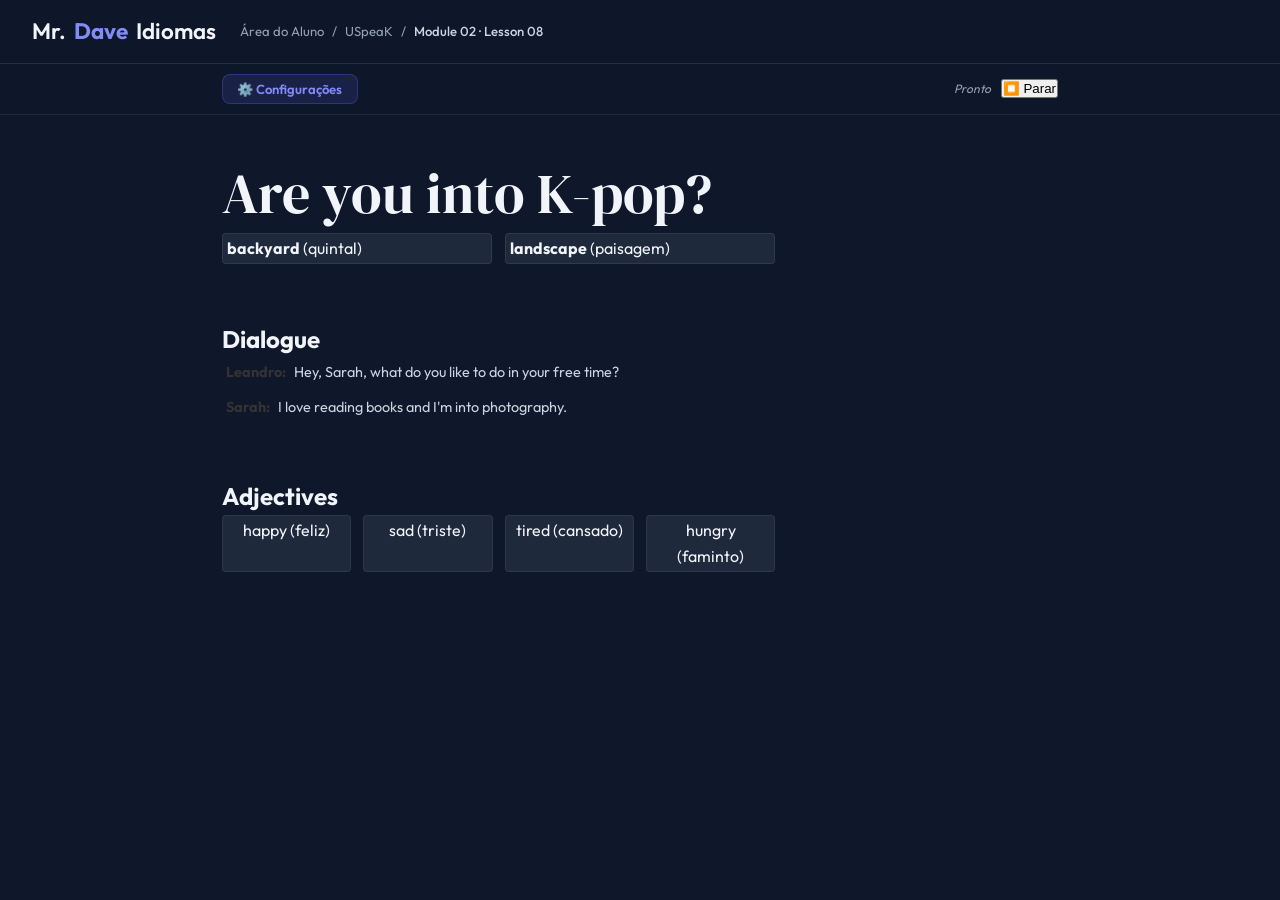
==== commit a73dfdc7: "Replace Portuguese content with English lesson" ====
--- a/index.html
+++ b/index.html
@@ -1,48 +1,119 @@
-<!DOCTYPE html>
-<html lang="en">
-<head>
-    <meta charset="UTF-8">
-    <meta name="viewport" content="width=device-width, initial-scale=1.0">
-    <title>Module 02 · Lesson 08 — Are you into K-pop? | USpeaK</title>
-    <link rel="stylesheet" href="styles.css">
-    <link rel="stylesheet" href="aula.css">
-    <link rel="preconnect" href="https://fonts.googleapis.com">
-    <link rel="preconnect" href="https://fonts.gstatic.com" crossorigin>
-    <link href="https://fonts.googleapis.com/css2?family=Outfit:wght@300;400;600;700;800&family=DM+Serif+Display&family=JetBrains+Mono:wght@400;500&display=swap" rel="stylesheet">
-    <style>
-        .tts-panel { display: none; }
-        .tts-panel.active { 
-            display: block; 
-            position: absolute; 
-            background: white; 
-            border: 1px solid #e2e8f0; 
-            padding: 20px; 
-            z-index: 1000; 
-            border-radius: 12px; 
-            box-shadow: 0 10px 25px -5px rgba(0, 0, 0, 0.1);
-            top: 50px;
-            left: 0;
-            min-width: 250px;
-        }
-        .hoverable { cursor: pointer; border-radius: 4px; transition: all 0.2s; }
-        .hoverable:hover { background-color: rgba(59, 130, 246, 0.1); color: #2563eb; }
-        .speaker { font-weight: 800; color: #1e293b; margin-right: 5px; }
-        .dialogue-line { padding: 8px; border-radius: 6px; margin-bottom: 4px; }
-    </style>
-</head>
-<body class="aula-body">
-
-<header class="header header-aula">
-    <nav class="nav-container">
-        <a href="area-aluno.html" class="logo" style="text-decoration:none">
-            Mr. <strong>Dave</strong> Idiomas
-        </a>
-        <div class="aula-breadcrumb">
-            <a href="area-aluno.html">Área do Aluno</a>
-            <span>/</span>
-            <a href="#">USpeaK</a>
-            <span>/</span>
-            <span>Module 02 · Lesson 08</span>
-        </div>
-        <div class="aula-nav-actions">
-            <button class="btn-nav-aula" id="btn
+<!DOCTYPE html>
+<html lang="en">
+<head>
+    <meta charset="UTF-8">
+    <meta name="viewport" content="width=device-width, initial-scale=1.0">
+    <title>Module 02 · Lesson 08 — Are you into K-pop? | USpeaK</title>
+    <link rel="stylesheet" href="styles.css">
+    <link rel="stylesheet" href="aula.css">
+    <link rel="preconnect" href="https://fonts.googleapis.com">
+    <link rel="preconnect" href="https://fonts.gstatic.com" crossorigin>
+    <link href="https://fonts.googleapis.com/css2?family=Outfit:wght@300;400;600;700;800&family=DM+Serif+Display&family=JetBrains+Mono:wght@400;500&display=swap" rel="stylesheet">
+    <style>
+        /* Essential styles to prevent blank or broken layout */
+        .tts-panel { display: none; position: absolute; background: white; border: 1px solid #ddd; padding: 15px; z-index: 1000; border-radius: 8px; box-shadow: 0 4px 12px rgba(0,0,0,0.1); top: 100%; left: 0; }
+        .tts-panel.active { display: block; }
+        .hoverable { cursor: pointer; transition: background 0.2s; padding: 2px 4px; border-radius: 4px; }
+        .hoverable:hover { background-color: rgba(0, 123, 255, 0.1); color: #007bff; }
+        .tts-controls-inner { position: relative; display: flex; align-items: center; gap: 10px; }
+        .speaker { font-weight: bold; color: #333; margin-right: 5px; }
+    </style>
+</head>
+<body class="aula-body">
+
+<header class="header header-aula">
+    <nav class="nav-container">
+        <a href="area-aluno.html" class="logo" style="text-decoration:none">Mr. <strong>Dave</strong> Idiomas</a>
+        <div class="aula-breadcrumb">
+            <a href="area-aluno.html">Área do Aluno</a> / <a href="#">USpeaK</a> / <span>Module 02 · Lesson 08</span>
+        </div>
+    </nav>
+</header>
+
+<div class="tts-controls-bar" id="ttsControlsBar">
+    <div class="tts-controls-inner">
+        <button class="tts-toggle-panel" id="ttsTogglePanel">⚙️ Configurações</button>
+        <div class="tts-panel" id="ttsPanel">
+            <div class="tts-control-group">
+                <label>Idioma</label>
+                <select id="ttsLang"><option value="en-US">🇺🇸 EN / US</option><option value="en-GB">🇬🇧 EN / UK</option></select>
+            </div>
+            <div class="tts-control-group">
+                <label>Velocidade <span id="rateVal">1.0</span>x</label>
+                <input type="range" id="ttsRate" min="0.5" max="2" step="0.1" value="1">
+            </div>
+        </div>
+        <div class="tts-status" id="ttsStatus">Pronto</div>
+        <button id="ttsStopAll">⏹️ Parar</button>
+    </div>
+</div>
+
+<main class="aula-main">
+    <section class="lesson-section">
+        <h1 class="lesson-title">Are you into K-pop?</h1>
+        <div class="keywords-grid">
+            <div class="keyword-card hoverable" data-speak="backyard"><strong>backyard</strong> (quintal)</div>
+            <div class="keyword-card hoverable" data-speak="landscape"><strong>landscape</strong> (paisagem)</div>
+        </div>
+    </section>
+
+    <section class="lesson-section">
+        <h2>Dialogue</h2>
+        <div class="dialogue-block">
+            <div class="dialogue-line hoverable" data-gender="male" data-speak="Hey, Sarah, what do you like to do in your free time?"><span class="speaker">Leandro:</span> Hey, Sarah, what do you like to do in your free time?</div>
+            <div class="dialogue-line hoverable" data-gender="female" data-speak="I love reading books and I'm into photography."><span class="speaker">Sarah:</span> I love reading books and I'm into photography.</div>
+        </div>
+    </section>
+
+    <section class="lesson-section">
+        <h2>Adjectives</h2>
+        <div class="adjectives-grid">
+            <div class="adj-card hoverable" data-speak="happy">happy (feliz)</div>
+            <div class="adj-card hoverable" data-speak="sad">sad (triste)</div>
+            <div class="adj-card hoverable" data-speak="tired">tired (cansado)</div>
+            <div class="adj-card hoverable" data-speak="hungry">hungry (faminto)</div>
+        </div>
+    </section>
+</main>
+
+<script>
+    // TTS Logic
+    const synth = window.speechSynthesis;
+    
+    function speak(text, gender) {
+        synth.cancel();
+        const utter = new SpeechSynthesisUtterance(text);
+        const voices = synth.getVoices();
+        
+        // Find English voices
+        const enVoices = voices.filter(v => v.lang.includes('en'));
+        
+        if (gender === 'male') {
+            utter.voice = enVoices.find(v => v.name.toLowerCase().includes('male') || v.name.includes('David') || v.name.includes('James')) || enVoices[0];
+        } else if (gender === 'female') {
+            utter.voice = enVoices.find(v => v.name.toLowerCase().includes('female') || v.name.includes('Zira') || v.name.includes('Samantha')) || enVoices[0];
+        }
+
+        utter.rate = document.getElementById('ttsRate').value;
+        synth.speak(utter);
+    }
+
+    // Event Listeners
+    document.addEventListener('click', (e) => {
+        const target = e.target.closest('.hoverable');
+        if (target) {
+            const text = target.getAttribute('data-speak');
+            const gender = target.getAttribute('data-gender');
+            speak(text, gender);
+        }
+    });
+
+    document.getElementById('ttsTogglePanel').onclick = () => document.getElementById('ttsPanel').classList.toggle('active');
+    document.getElementById('ttsStopAll').onclick = () => synth.cancel();
+    document.getElementById('ttsRate').oninput = (e) => document.getElementById('rateVal').innerText = e.target.value;
+
+    // Load voices
+    synth.getVoices();
+</script>
+</body>
+</html>
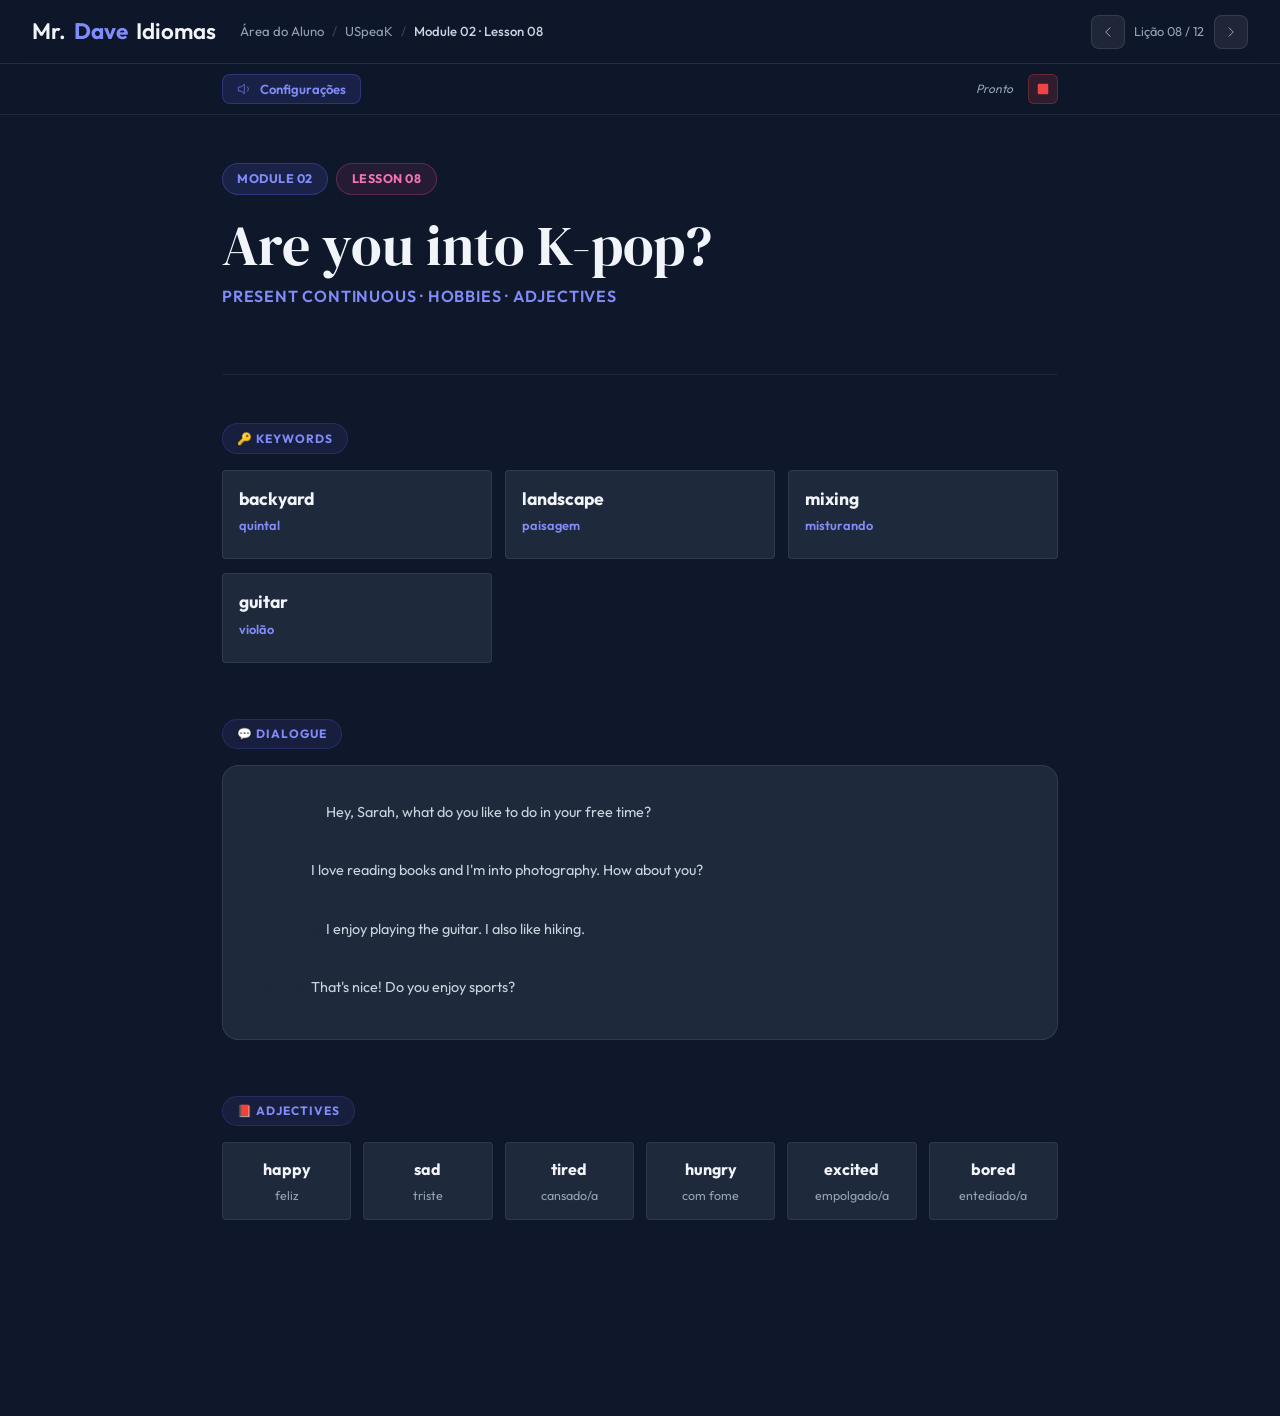
==== commit ad44d781: "Refactor index.html for improved structure and styles Updated the HTML structure and styles for the " ====
--- a/index.html
+++ b/index.html
@@ -10,110 +10,179 @@
     <link rel="preconnect" href="https://fonts.gstatic.com" crossorigin>
     <link href="https://fonts.googleapis.com/css2?family=Outfit:wght@300;400;600;700;800&family=DM+Serif+Display&family=JetBrains+Mono:wght@400;500&display=swap" rel="stylesheet">
     <style>
-        /* Essential styles to prevent blank or broken layout */
-        .tts-panel { display: none; position: absolute; background: white; border: 1px solid #ddd; padding: 15px; z-index: 1000; border-radius: 8px; box-shadow: 0 4px 12px rgba(0,0,0,0.1); top: 100%; left: 0; }
+        /* Custom UI fixes for the Dashboard and Hover effects */
+        .tts-panel { 
+            display: none; 
+            position: absolute; 
+            background: white; 
+            border: 1px solid #e2e8f0; 
+            padding: 20px; 
+            z-index: 9999; 
+            border-radius: 12px; 
+            box-shadow: 0 10px 15px -3px rgba(0, 0, 0, 0.1);
+            top: 45px;
+            left: 0;
+            min-width: 220px;
+        }
         .tts-panel.active { display: block; }
-        .hoverable { cursor: pointer; transition: background 0.2s; padding: 2px 4px; border-radius: 4px; }
-        .hoverable:hover { background-color: rgba(0, 123, 255, 0.1); color: #007bff; }
-        .tts-controls-inner { position: relative; display: flex; align-items: center; gap: 10px; }
-        .speaker { font-weight: bold; color: #333; margin-right: 5px; }
+        .tts-controls-inner { position: relative; display: flex; align-items: center; gap: 15px; }
+        .hoverable { cursor: pointer; border-radius: 4px; transition: all 0.2s; position: relative; }
+        .hoverable:hover { background-color: rgba(59, 130, 246, 0.1); color: #2563eb; }
+        .speaker { font-weight: 800; color: #1e293b; margin-right: 4px; }
+        .dialogue-line { padding: 10px; border-radius: 8px; margin-bottom: 5px; border: 1px solid transparent; }
+        .dialogue-line:hover { border-color: #cbd5e1; }
     </style>
 </head>
 <body class="aula-body">
 
 <header class="header header-aula">
     <nav class="nav-container">
-        <a href="area-aluno.html" class="logo" style="text-decoration:none">Mr. <strong>Dave</strong> Idiomas</a>
+        <a href="area-aluno.html" class="logo" style="text-decoration:none">
+            Mr. <strong>Dave</strong> Idiomas
+        </a>
         <div class="aula-breadcrumb">
-            <a href="area-aluno.html">Área do Aluno</a> / <a href="#">USpeaK</a> / <span>Module 02 · Lesson 08</span>
+            <a href="area-aluno.html">Área do Aluno</a> <span>/</span> <a href="#">USpeaK</a> <span>/</span> <span>Module 02 · Lesson 08</span>
+        </div>
+        <div class="aula-nav-actions">
+            <button class="btn-nav-aula" id="btnPrevLesson"><svg width="18" height="18" viewBox="0 0 24 24" fill="none" stroke="currentColor"><polyline points="15 18 9 12 15 6"/></svg></button>
+            <span class="aula-nav-label">Lição 08 / 12</span>
+            <button class="btn-nav-aula" id="btnNextLesson"><svg width="18" height="18" viewBox="0 0 24 24" fill="none" stroke="currentColor"><polyline points="9 18 15 12 9 6"/></svg></button>
         </div>
     </nav>
 </header>
 
 <div class="tts-controls-bar" id="ttsControlsBar">
     <div class="tts-controls-inner">
-        <button class="tts-toggle-panel" id="ttsTogglePanel">⚙️ Configurações</button>
+        <button class="tts-toggle-panel" id="ttsTogglePanel">
+            <svg width="16" height="16" viewBox="0 0 24 24" fill="none" stroke="currentColor"><polygon points="11 5 6 9 2 9 2 15 6 15 11 19 11 5"/><path d="M15.54 8.46a5 5 0 010 7.07"/></svg>
+            Configurações
+        </button>
         <div class="tts-panel" id="ttsPanel">
             <div class="tts-control-group">
                 <label>Idioma</label>
-                <select id="ttsLang"><option value="en-US">🇺🇸 EN / US</option><option value="en-GB">🇬🇧 EN / UK</option></select>
+                <select id="ttsLang">
+                    <option value="en-US">🇺🇸 EN / US</option>
+                    <option value="en-GB">🇬🇧 EN / UK</option>
+                </select>
             </div>
             <div class="tts-control-group">
                 <label>Velocidade <span id="rateVal">1.0</span>x</label>
                 <input type="range" id="ttsRate" min="0.5" max="2" step="0.1" value="1">
             </div>
+            <div class="tts-control-group">
+                <label>Tom <span id="pitchVal">1.0</span></label>
+                <input type="range" id="ttsPitch" min="0.5" max="2" step="0.1" value="1">
+            </div>
         </div>
         <div class="tts-status" id="ttsStatus">Pronto</div>
-        <button id="ttsStopAll">⏹️ Parar</button>
+        <button class="tts-stop-btn" id="ttsStopAll"><svg width="14" height="14" viewBox="0 0 24 24" fill="currentColor"><rect x="3" y="3" width="18" height="18" rx="2"/></svg></button>
     </div>
 </div>
 
 <main class="aula-main">
+    <div class="lesson-header-block">
+        <div class="lesson-meta-tags">
+            <span class="tag tag-module">Module 02</span>
+            <span class="tag tag-lesson">Lesson 08</span>
+        </div>
+        <h1 class="lesson-title">Are you into K-pop?</h1>
+        <p class="lesson-subtitle">Present Continuous · Hobbies · Adjectives</p>
+    </div>
+
     <section class="lesson-section">
-        <h1 class="lesson-title">Are you into K-pop?</h1>
+        <div class="section-label">🔑 Keywords</div>
         <div class="keywords-grid">
-            <div class="keyword-card hoverable" data-speak="backyard"><strong>backyard</strong> (quintal)</div>
-            <div class="keyword-card hoverable" data-speak="landscape"><strong>landscape</strong> (paisagem)</div>
+            <div class="keyword-card hoverable" data-speak="backyard"><span class="kw-word">backyard</span> <span class="kw-translation">quintal</span></div>
+            <div class="keyword-card hoverable" data-speak="landscape"><span class="kw-word">landscape</span> <span class="kw-translation">paisagem</span></div>
+            <div class="keyword-card hoverable" data-speak="mixing"><span class="kw-word">mixing</span> <span class="kw-translation">misturando</span></div>
+            <div class="keyword-card hoverable" data-speak="guitar"><span class="kw-word">guitar</span> <span class="kw-translation">violão</span></div>
         </div>
     </section>
 
     <section class="lesson-section">
-        <h2>Dialogue</h2>
-        <div class="dialogue-block">
-            <div class="dialogue-line hoverable" data-gender="male" data-speak="Hey, Sarah, what do you like to do in your free time?"><span class="speaker">Leandro:</span> Hey, Sarah, what do you like to do in your free time?</div>
-            <div class="dialogue-line hoverable" data-gender="female" data-speak="I love reading books and I'm into photography."><span class="speaker">Sarah:</span> I love reading books and I'm into photography.</div>
+        <div class="section-label">💬 Dialogue</div>
+        <div class="audio-block">
+            <div class="dialogue-block">
+                <div class="dialogue-line hoverable" data-gender="male" data-speak="Hey Sarah, what do you like to do in your free time?"><span class="speaker">Leandro:</span> Hey, Sarah, what do you like to do in your free time?</div>
+                <div class="dialogue-line hoverable" data-gender="female" data-speak="I love reading books and I am into photography. How about you?"><span class="speaker">Sarah:</span> I love reading books and I'm into photography. How about you?</div>
+                <div class="dialogue-line hoverable" data-gender="male" data-speak="I enjoy playing the guitar. I also like hiking."><span class="speaker">Leandro:</span> I enjoy playing the guitar. I also like hiking.</div>
+                <div class="dialogue-line hoverable" data-gender="female" data-speak="That is nice! Do you enjoy sports?"><span class="speaker">Sarah:</span> That's nice! Do you enjoy sports?</div>
+            </div>
         </div>
     </section>
 
     <section class="lesson-section">
-        <h2>Adjectives</h2>
+        <div class="section-label">📕 Adjectives</div>
         <div class="adjectives-grid">
-            <div class="adj-card hoverable" data-speak="happy">happy (feliz)</div>
-            <div class="adj-card hoverable" data-speak="sad">sad (triste)</div>
-            <div class="adj-card hoverable" data-speak="tired">tired (cansado)</div>
-            <div class="adj-card hoverable" data-speak="hungry">hungry (faminto)</div>
+            <div class="adj-card hoverable" data-speak="happy"><span class="adj-en">happy</span> <span class="adj-pt">feliz</span></div>
+            <div class="adj-card hoverable" data-speak="sad"><span class="adj-en">sad</span> <span class="adj-pt">triste</span></div>
+            <div class="adj-card hoverable" data-speak="tired"><span class="adj-en">tired</span> <span class="adj-pt">cansado/a</span></div>
+            <div class="adj-card hoverable" data-speak="hungry"><span class="adj-en">hungry</span> <span class="adj-pt">com fome</span></div>
+            <div class="adj-card hoverable" data-speak="excited"><span class="adj-en">excited</span> <span class="adj-pt">empolgado/a</span></div>
+            <div class="adj-card hoverable" data-speak="bored"><span class="adj-en">bored</span> <span class="adj-pt">entediado/a</span></div>
         </div>
     </section>
 </main>
 
 <script>
-    // TTS Logic
     const synth = window.speechSynthesis;
-    
-    function speak(text, gender) {
+    const MALE_NAMES = ['David', 'Mark', 'Daniel', 'Google US English Male', 'Microsoft James'];
+    const FEMALE_NAMES = ['Zira', 'Samantha', 'Google US English Female', 'Microsoft Zira', 'Salli'];
+
+    function getVoice(gender) {
+        const voices = synth.getVoices();
+        const pool = gender === 'male' ? MALE_NAMES : FEMALE_NAMES;
+        const selected = voices.find(v => pool.some(name => v.name.includes(name)) && v.lang.startsWith('en'));
+        return selected || voices.find(v => v.lang.startsWith('en'));
+    }
+
+    function speak(text, gender = null) {
         synth.cancel();
-        const utter = new SpeechSynthesisUtterance(text);
-        const voices = synth.getVoices();
+        const utterance = new SpeechSynthesisUtterance(text);
+        utterance.rate = document.getElementById('ttsRate').value;
+        utterance.pitch = document.getElementById('ttsPitch').value;
         
-        // Find English voices
-        const enVoices = voices.filter(v => v.lang.includes('en'));
-        
-        if (gender === 'male') {
-            utter.voice = enVoices.find(v => v.name.toLowerCase().includes('male') || v.name.includes('David') || v.name.includes('James')) || enVoices[0];
-        } else if (gender === 'female') {
-            utter.voice = enVoices.find(v => v.name.toLowerCase().includes('female') || v.name.includes('Zira') || v.name.includes('Samantha')) || enVoices[0];
+        if (gender) {
+            utterance.voice = getVoice(gender);
+        } else {
+            utterance.lang = document.getElementById('ttsLang').value;
         }
 
-        utter.rate = document.getElementById('ttsRate').value;
-        synth.speak(utter);
+        const status = document.getElementById('ttsStatus');
+        utterance.onstart = () => { status.innerText = "Falando..."; status.style.color = "#ef4444"; };
+        utterance.onend = () => { status.innerText = "Pronto"; status.style.color = "#64748b"; };
+
+        synth.speak(utterance);
     }
 
-    // Event Listeners
-    document.addEventListener('click', (e) => {
-        const target = e.target.closest('.hoverable');
-        if (target) {
-            const text = target.getAttribute('data-speak');
-            const gender = target.getAttribute('data-gender');
-            speak(text, gender);
-        }
+    // Toggle Settings Panel
+    document.getElementById('ttsTogglePanel').addEventListener('click', (e) => {
+        e.stopPropagation();
+        document.getElementById('ttsPanel').classList.toggle('active');
     });
 
-    document.getElementById('ttsTogglePanel').onclick = () => document.getElementById('ttsPanel').classList.toggle('active');
+    // Close panel when clicking outside
+    document.addEventListener('click', () => document.getElementById('ttsPanel').classList.remove('active'));
+    document.getElementById('ttsPanel').addEventListener('click', (e) => e.stopPropagation());
+
+    // Click to Speak Logic
+    document.addEventListener('click', (e) => {
+        const item = e.target.closest('.hoverable');
+        if (!item) return;
+        const text = item.getAttribute('data-speak') || item.innerText;
+        const gender = item.getAttribute('data-gender');
+        speak(text, gender);
+    });
+
     document.getElementById('ttsStopAll').onclick = () => synth.cancel();
     document.getElementById('ttsRate').oninput = (e) => document.getElementById('rateVal').innerText = e.target.value;
+    document.getElementById('ttsPitch').oninput = (e) => document.getElementById('pitchVal').innerText = e.target.value;
 
-    // Load voices
+    // Load voices correctly
     synth.getVoices();
+    if (speechSynthesis.onvoiceschanged !== undefined) {
+        speechSynthesis.onvoiceschanged = synth.getVoices;
+    }
 </script>
 </body>
 </html>
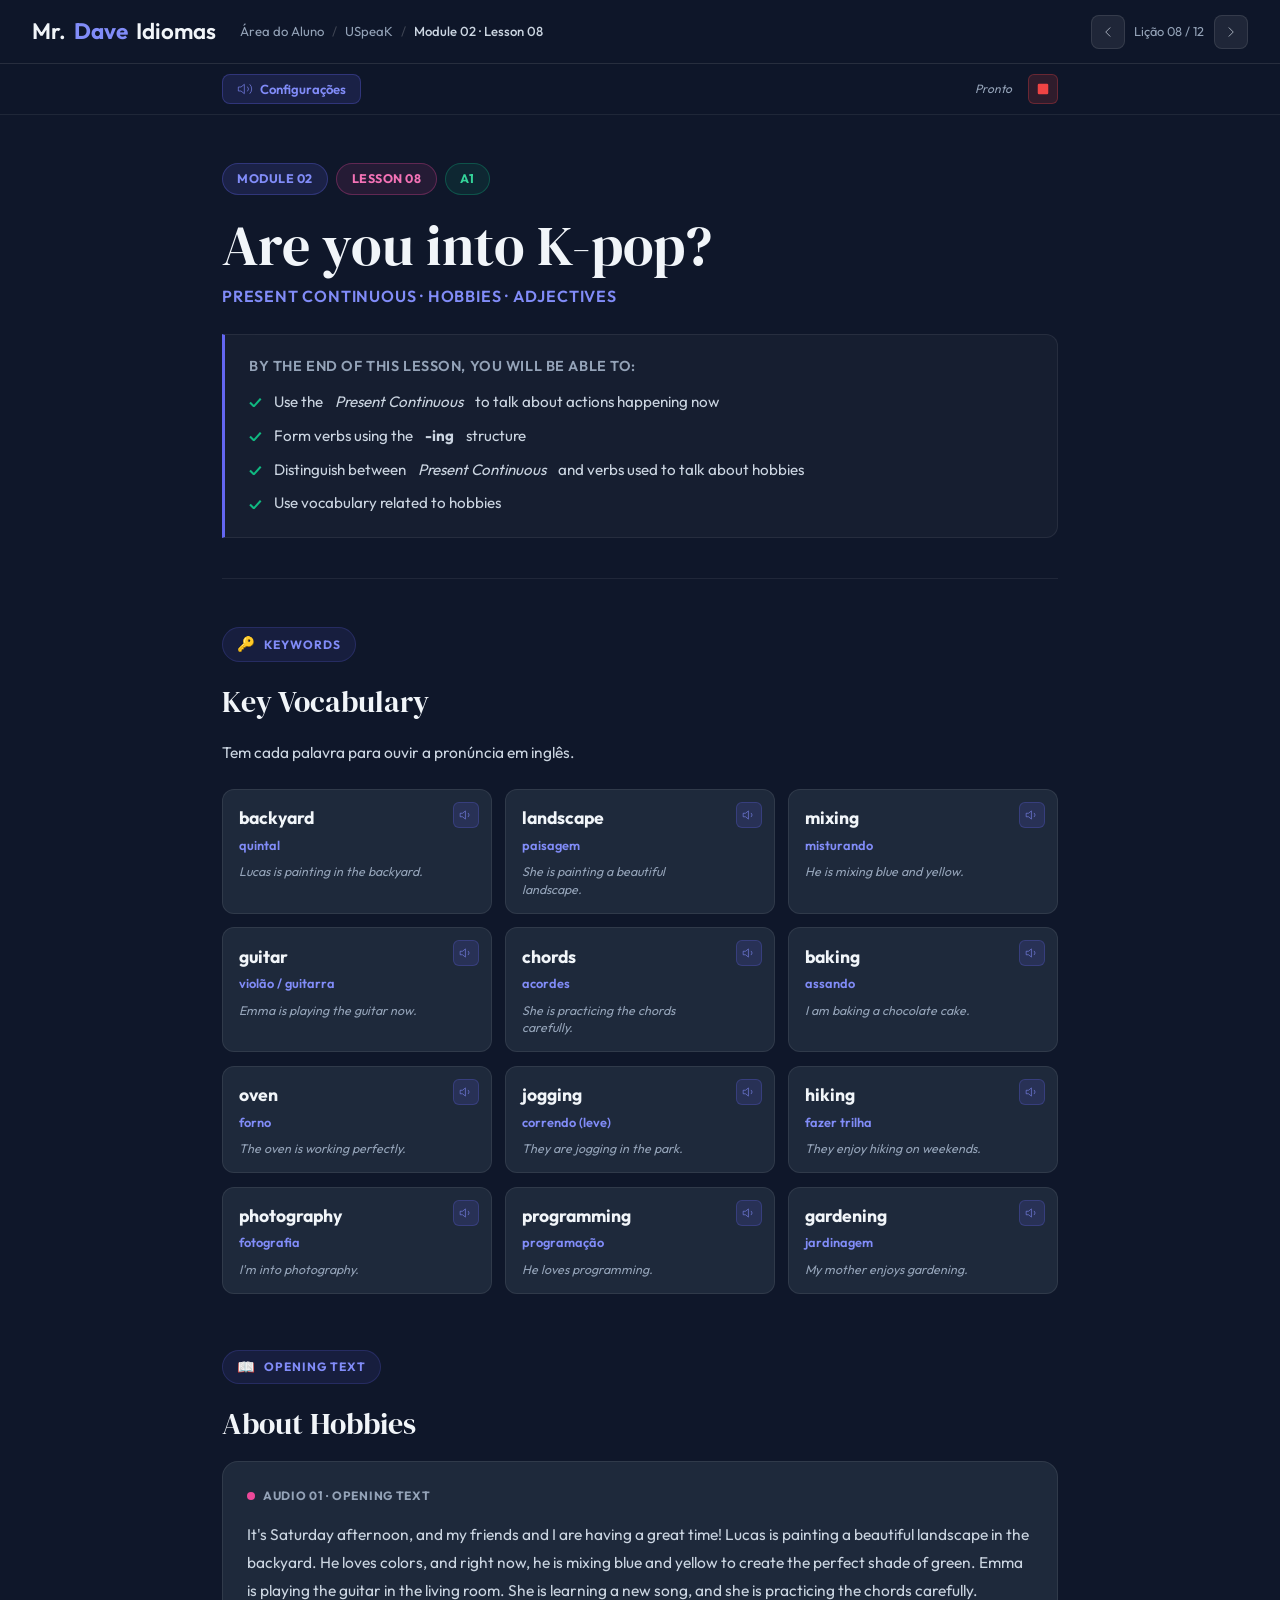
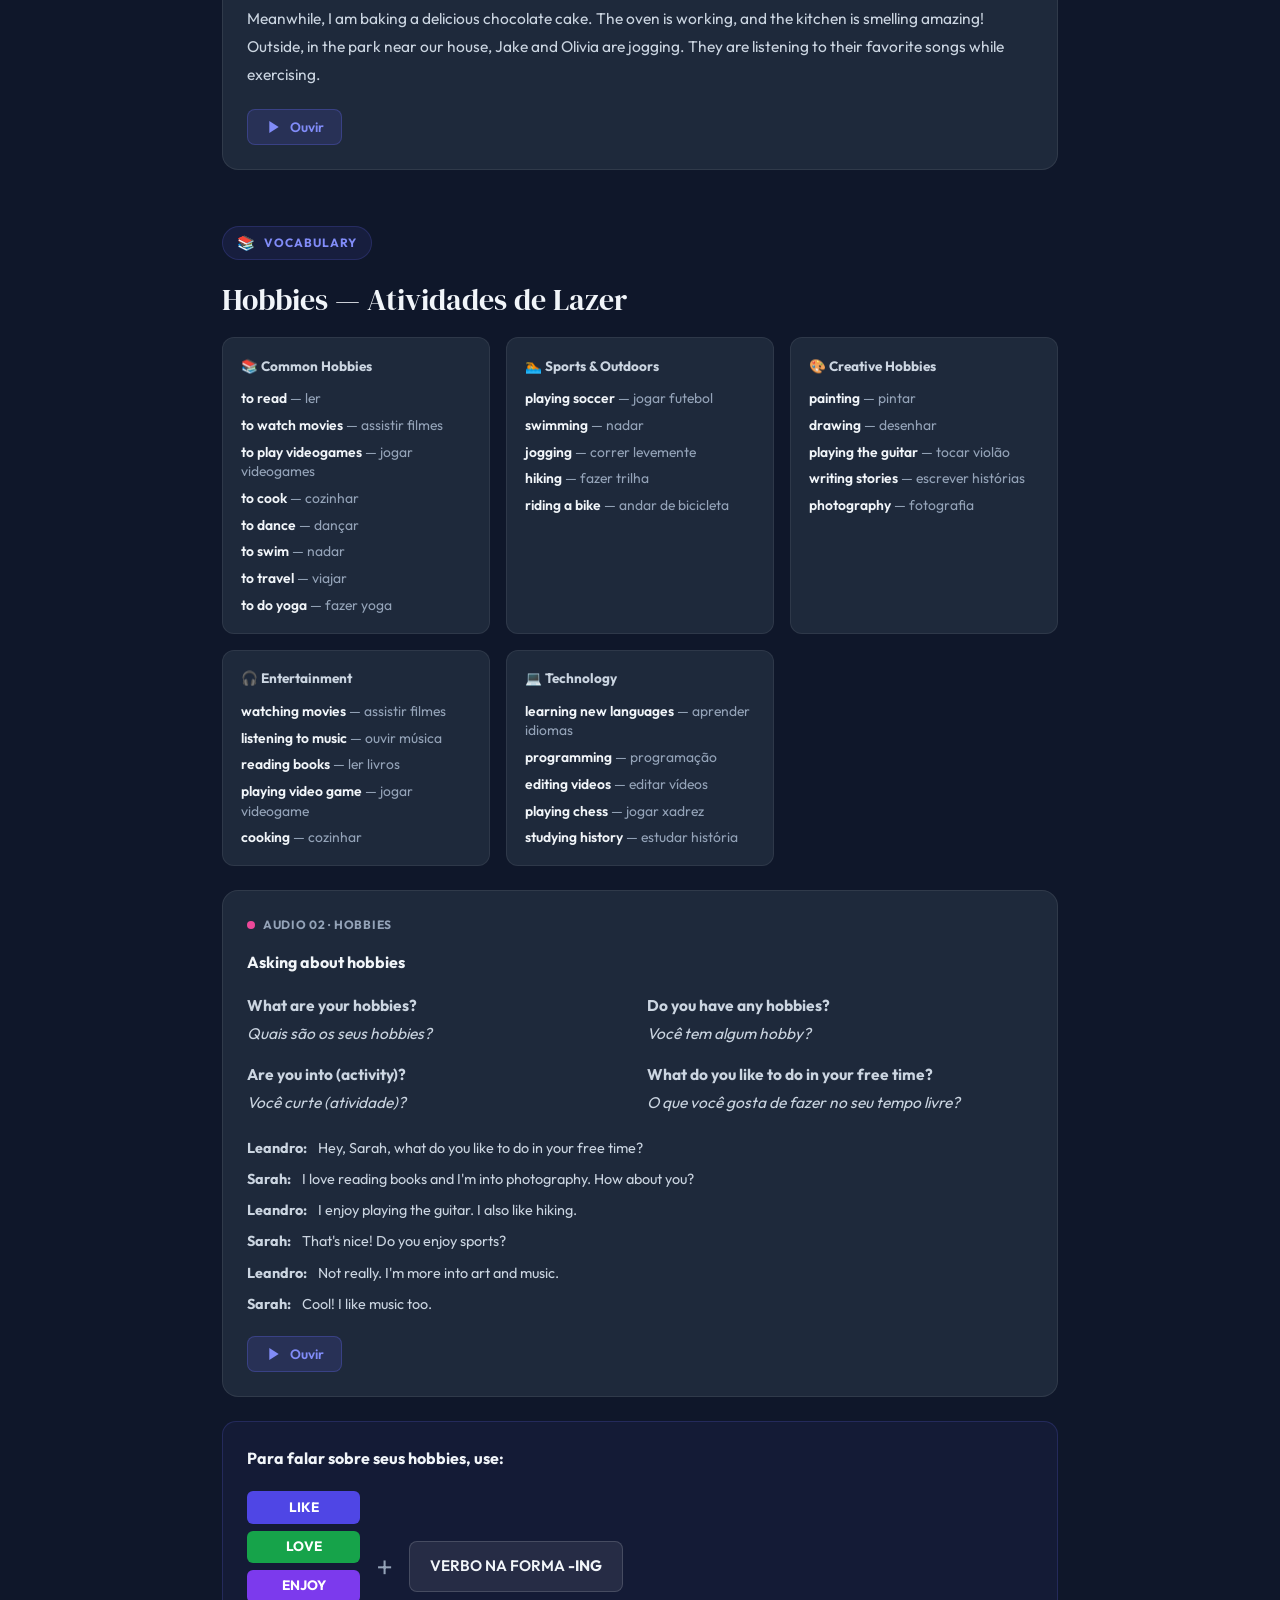
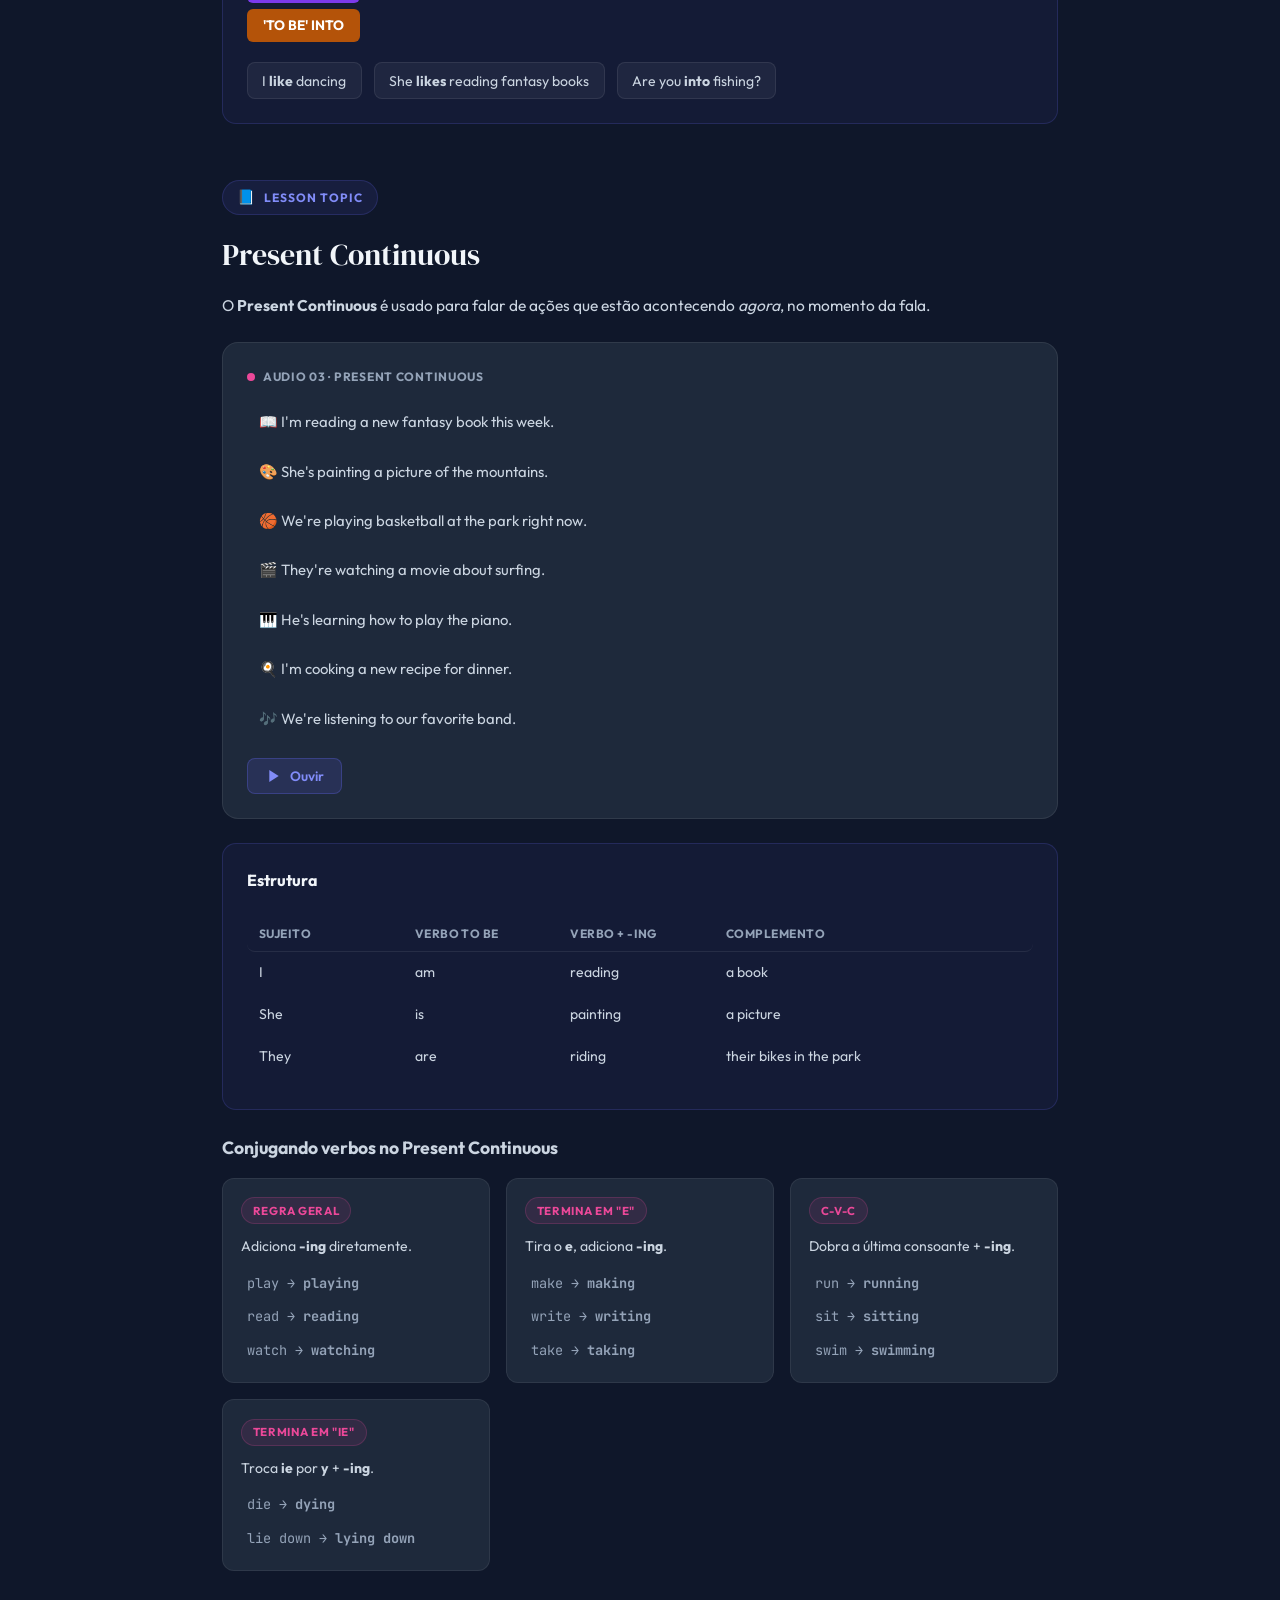
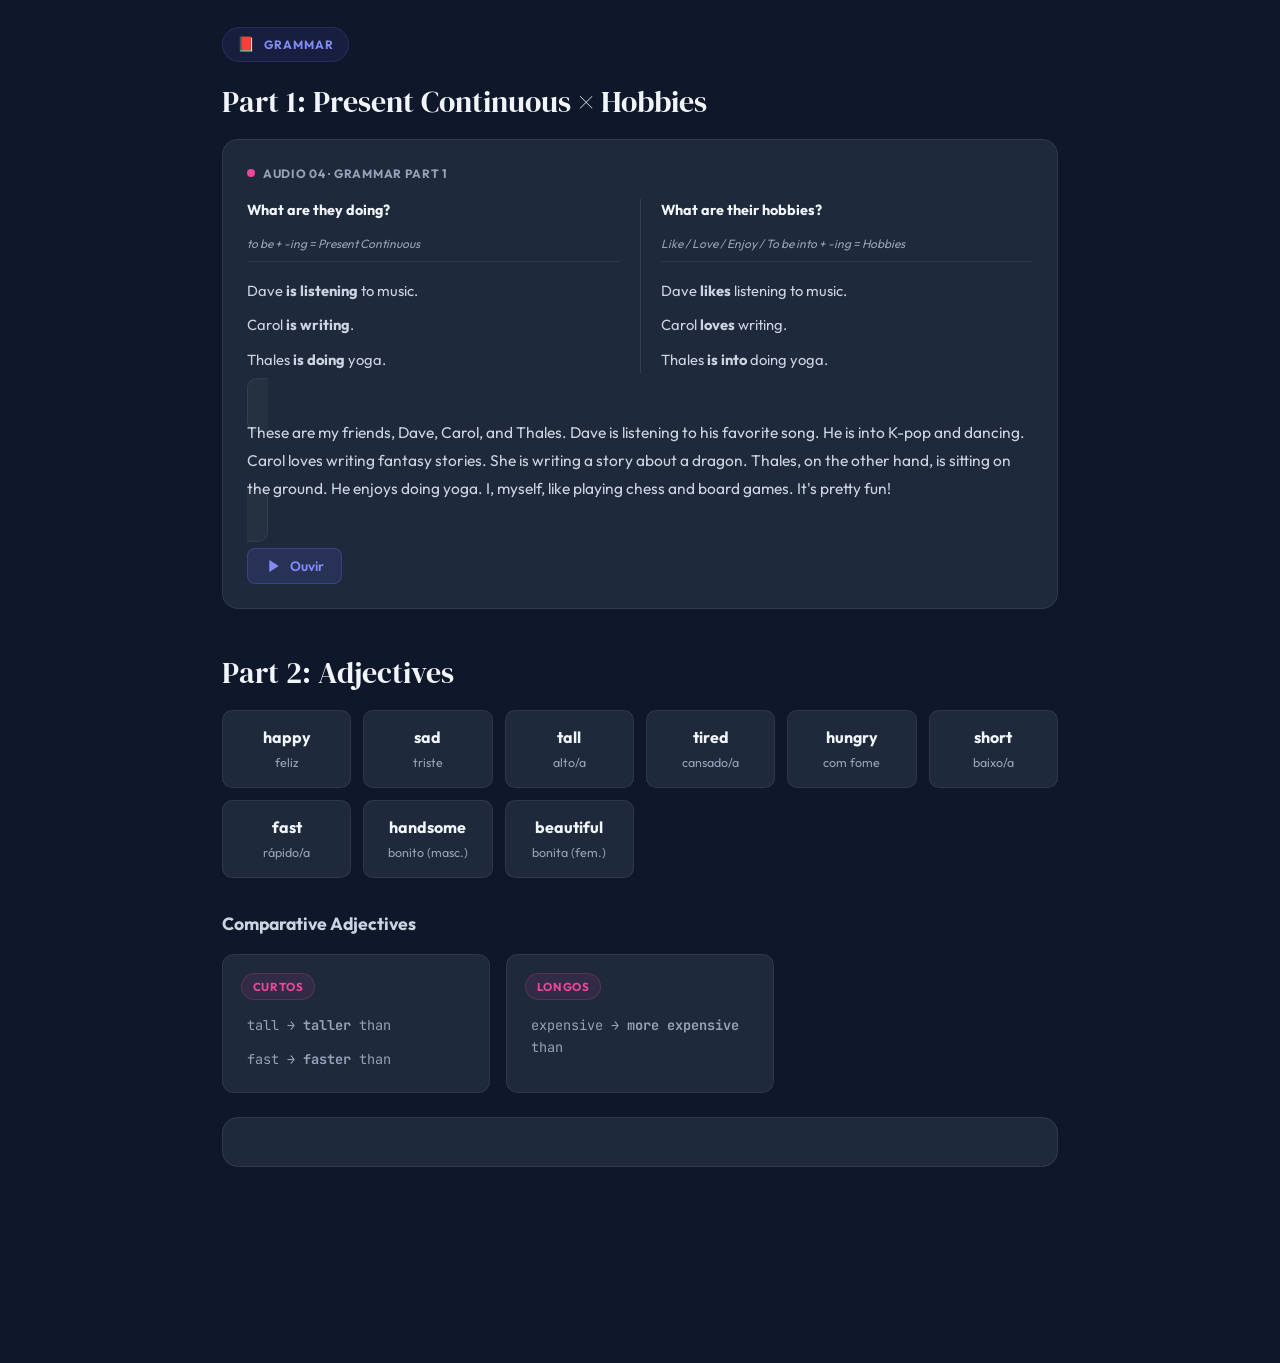
==== commit 8ea3dd09: "Update print statement from 'Hello' to 'Goodbye'" ====
--- a/index.html
+++ b/index.html
@@ -1,188 +1,501 @@
-<!DOCTYPE html>
-<html lang="en">
-<head>
-    <meta charset="UTF-8">
-    <meta name="viewport" content="width=device-width, initial-scale=1.0">
-    <title>Module 02 · Lesson 08 — Are you into K-pop? | USpeaK</title>
-    <link rel="stylesheet" href="styles.css">
-    <link rel="stylesheet" href="aula.css">
-    <link rel="preconnect" href="https://fonts.googleapis.com">
-    <link rel="preconnect" href="https://fonts.gstatic.com" crossorigin>
-    <link href="https://fonts.googleapis.com/css2?family=Outfit:wght@300;400;600;700;800&family=DM+Serif+Display&family=JetBrains+Mono:wght@400;500&display=swap" rel="stylesheet">
-    <style>
-        /* Custom UI fixes for the Dashboard and Hover effects */
-        .tts-panel { 
-            display: none; 
-            position: absolute; 
-            background: white; 
-            border: 1px solid #e2e8f0; 
-            padding: 20px; 
-            z-index: 9999; 
-            border-radius: 12px; 
-            box-shadow: 0 10px 15px -3px rgba(0, 0, 0, 0.1);
-            top: 45px;
-            left: 0;
-            min-width: 220px;
-        }
-        .tts-panel.active { display: block; }
-        .tts-controls-inner { position: relative; display: flex; align-items: center; gap: 15px; }
-        .hoverable { cursor: pointer; border-radius: 4px; transition: all 0.2s; position: relative; }
-        .hoverable:hover { background-color: rgba(59, 130, 246, 0.1); color: #2563eb; }
-        .speaker { font-weight: 800; color: #1e293b; margin-right: 4px; }
-        .dialogue-line { padding: 10px; border-radius: 8px; margin-bottom: 5px; border: 1px solid transparent; }
-        .dialogue-line:hover { border-color: #cbd5e1; }
-    </style>
-</head>
-<body class="aula-body">
-
-<header class="header header-aula">
-    <nav class="nav-container">
-        <a href="area-aluno.html" class="logo" style="text-decoration:none">
-            Mr. <strong>Dave</strong> Idiomas
-        </a>
-        <div class="aula-breadcrumb">
-            <a href="area-aluno.html">Área do Aluno</a> <span>/</span> <a href="#">USpeaK</a> <span>/</span> <span>Module 02 · Lesson 08</span>
-        </div>
-        <div class="aula-nav-actions">
-            <button class="btn-nav-aula" id="btnPrevLesson"><svg width="18" height="18" viewBox="0 0 24 24" fill="none" stroke="currentColor"><polyline points="15 18 9 12 15 6"/></svg></button>
-            <span class="aula-nav-label">Lição 08 / 12</span>
-            <button class="btn-nav-aula" id="btnNextLesson"><svg width="18" height="18" viewBox="0 0 24 24" fill="none" stroke="currentColor"><polyline points="9 18 15 12 9 6"/></svg></button>
-        </div>
-    </nav>
-</header>
-
-<div class="tts-controls-bar" id="ttsControlsBar">
-    <div class="tts-controls-inner">
-        <button class="tts-toggle-panel" id="ttsTogglePanel">
-            <svg width="16" height="16" viewBox="0 0 24 24" fill="none" stroke="currentColor"><polygon points="11 5 6 9 2 9 2 15 6 15 11 19 11 5"/><path d="M15.54 8.46a5 5 0 010 7.07"/></svg>
-            Configurações
-        </button>
-        <div class="tts-panel" id="ttsPanel">
-            <div class="tts-control-group">
-                <label>Idioma</label>
-                <select id="ttsLang">
-                    <option value="en-US">🇺🇸 EN / US</option>
-                    <option value="en-GB">🇬🇧 EN / UK</option>
-                </select>
-            </div>
-            <div class="tts-control-group">
-                <label>Velocidade <span id="rateVal">1.0</span>x</label>
-                <input type="range" id="ttsRate" min="0.5" max="2" step="0.1" value="1">
-            </div>
-            <div class="tts-control-group">
-                <label>Tom <span id="pitchVal">1.0</span></label>
-                <input type="range" id="ttsPitch" min="0.5" max="2" step="0.1" value="1">
-            </div>
-        </div>
-        <div class="tts-status" id="ttsStatus">Pronto</div>
-        <button class="tts-stop-btn" id="ttsStopAll"><svg width="14" height="14" viewBox="0 0 24 24" fill="currentColor"><rect x="3" y="3" width="18" height="18" rx="2"/></svg></button>
-    </div>
-</div>
-
-<main class="aula-main">
-    <div class="lesson-header-block">
-        <div class="lesson-meta-tags">
-            <span class="tag tag-module">Module 02</span>
-            <span class="tag tag-lesson">Lesson 08</span>
-        </div>
-        <h1 class="lesson-title">Are you into K-pop?</h1>
-        <p class="lesson-subtitle">Present Continuous · Hobbies · Adjectives</p>
-    </div>
-
-    <section class="lesson-section">
-        <div class="section-label">🔑 Keywords</div>
-        <div class="keywords-grid">
-            <div class="keyword-card hoverable" data-speak="backyard"><span class="kw-word">backyard</span> <span class="kw-translation">quintal</span></div>
-            <div class="keyword-card hoverable" data-speak="landscape"><span class="kw-word">landscape</span> <span class="kw-translation">paisagem</span></div>
-            <div class="keyword-card hoverable" data-speak="mixing"><span class="kw-word">mixing</span> <span class="kw-translation">misturando</span></div>
-            <div class="keyword-card hoverable" data-speak="guitar"><span class="kw-word">guitar</span> <span class="kw-translation">violão</span></div>
-        </div>
-    </section>
-
-    <section class="lesson-section">
-        <div class="section-label">💬 Dialogue</div>
-        <div class="audio-block">
-            <div class="dialogue-block">
-                <div class="dialogue-line hoverable" data-gender="male" data-speak="Hey Sarah, what do you like to do in your free time?"><span class="speaker">Leandro:</span> Hey, Sarah, what do you like to do in your free time?</div>
-                <div class="dialogue-line hoverable" data-gender="female" data-speak="I love reading books and I am into photography. How about you?"><span class="speaker">Sarah:</span> I love reading books and I'm into photography. How about you?</div>
-                <div class="dialogue-line hoverable" data-gender="male" data-speak="I enjoy playing the guitar. I also like hiking."><span class="speaker">Leandro:</span> I enjoy playing the guitar. I also like hiking.</div>
-                <div class="dialogue-line hoverable" data-gender="female" data-speak="That is nice! Do you enjoy sports?"><span class="speaker">Sarah:</span> That's nice! Do you enjoy sports?</div>
-            </div>
-        </div>
-    </section>
-
-    <section class="lesson-section">
-        <div class="section-label">📕 Adjectives</div>
-        <div class="adjectives-grid">
-            <div class="adj-card hoverable" data-speak="happy"><span class="adj-en">happy</span> <span class="adj-pt">feliz</span></div>
-            <div class="adj-card hoverable" data-speak="sad"><span class="adj-en">sad</span> <span class="adj-pt">triste</span></div>
-            <div class="adj-card hoverable" data-speak="tired"><span class="adj-en">tired</span> <span class="adj-pt">cansado/a</span></div>
-            <div class="adj-card hoverable" data-speak="hungry"><span class="adj-en">hungry</span> <span class="adj-pt">com fome</span></div>
-            <div class="adj-card hoverable" data-speak="excited"><span class="adj-en">excited</span> <span class="adj-pt">empolgado/a</span></div>
-            <div class="adj-card hoverable" data-speak="bored"><span class="adj-en">bored</span> <span class="adj-pt">entediado/a</span></div>
-        </div>
-    </section>
-</main>
-
-<script>
-    const synth = window.speechSynthesis;
-    const MALE_NAMES = ['David', 'Mark', 'Daniel', 'Google US English Male', 'Microsoft James'];
-    const FEMALE_NAMES = ['Zira', 'Samantha', 'Google US English Female', 'Microsoft Zira', 'Salli'];
-
-    function getVoice(gender) {
-        const voices = synth.getVoices();
-        const pool = gender === 'male' ? MALE_NAMES : FEMALE_NAMES;
-        const selected = voices.find(v => pool.some(name => v.name.includes(name)) && v.lang.startsWith('en'));
-        return selected || voices.find(v => v.lang.startsWith('en'));
-    }
-
-    function speak(text, gender = null) {
-        synth.cancel();
-        const utterance = new SpeechSynthesisUtterance(text);
-        utterance.rate = document.getElementById('ttsRate').value;
-        utterance.pitch = document.getElementById('ttsPitch').value;
-        
-        if (gender) {
-            utterance.voice = getVoice(gender);
-        } else {
-            utterance.lang = document.getElementById('ttsLang').value;
-        }
-
-        const status = document.getElementById('ttsStatus');
-        utterance.onstart = () => { status.innerText = "Falando..."; status.style.color = "#ef4444"; };
-        utterance.onend = () => { status.innerText = "Pronto"; status.style.color = "#64748b"; };
-
-        synth.speak(utterance);
-    }
-
-    // Toggle Settings Panel
-    document.getElementById('ttsTogglePanel').addEventListener('click', (e) => {
-        e.stopPropagation();
-        document.getElementById('ttsPanel').classList.toggle('active');
-    });
-
-    // Close panel when clicking outside
-    document.addEventListener('click', () => document.getElementById('ttsPanel').classList.remove('active'));
-    document.getElementById('ttsPanel').addEventListener('click', (e) => e.stopPropagation());
-
-    // Click to Speak Logic
-    document.addEventListener('click', (e) => {
-        const item = e.target.closest('.hoverable');
-        if (!item) return;
-        const text = item.getAttribute('data-speak') || item.innerText;
-        const gender = item.getAttribute('data-gender');
-        speak(text, gender);
-    });
-
-    document.getElementById('ttsStopAll').onclick = () => synth.cancel();
-    document.getElementById('ttsRate').oninput = (e) => document.getElementById('rateVal').innerText = e.target.value;
-    document.getElementById('ttsPitch').oninput = (e) => document.getElementById('pitchVal').innerText = e.target.value;
-
-    // Load voices correctly
-    synth.getVoices();
-    if (speechSynthesis.onvoiceschanged !== undefined) {
-        speechSynthesis.onvoiceschanged = synth.getVoices;
-    }
-</script>
-</body>
-</html>
+<!DOCTYPE html>
+<html lang="en">
+<head>
+    <meta charset="UTF-8">
+    <meta name="viewport" content="width=device-width, initial-scale=1.0">
+    <title>Module 02 · Lesson 08 — Are you into K-pop? | USpeaK</title>
+    <link rel="stylesheet" href="styles.css">
+    <link rel="stylesheet" href="aula.css">
+    <link rel="preconnect" href="https://fonts.googleapis.com">
+    <link rel="preconnect" href="https://fonts.gstatic.com" crossorigin>
+    <link href="https://fonts.googleapis.com/css2?family=Outfit:wght@300;400;600;700;800&family=DM+Serif+Display&family=JetBrains+Mono:wght@400;500&display=swap" rel="stylesheet">
+</head>
+<body class="aula-body">
+
+<header class="header header-aula">
+    <nav class="nav-container">
+        <a href="area-aluno.html" class="logo" style="text-decoration:none">
+            Mr. <strong>Dave</strong> Idiomas
+        </a>
+        <div class="aula-breadcrumb">
+            <a href="area-aluno.html">Área do Aluno</a>
+            <span>/</span>
+            <a href="#">USpeaK</a>
+            <span>/</span>
+            <span>Module 02 · Lesson 08</span>
+        </div>
+        <div class="aula-nav-actions">
+            <button class="btn-nav-aula" id="btnPrevLesson" title="Lição anterior">
+                <svg width="18" height="18" viewBox="0 0 24 24" fill="none" stroke="currentColor"><polyline points="15 18 9 12 15 6"/></svg>
+            </button>
+            <span class="aula-nav-label">Lição 08 / 12</span>
+            <button class="btn-nav-aula" id="btnNextLesson" title="Próxima lição">
+                <svg width="18" height="18" viewBox="0 0 24 24" fill="none" stroke="currentColor"><polyline points="9 18 15 12 9 6"/></svg>
+            </button>
+        </div>
+    </nav>
+</header>
+
+<div class="tts-controls-bar" id="ttsControlsBar">
+    <div class="tts-controls-inner">
+        <button class="tts-toggle-panel" id="ttsTogglePanel" title="Configurações de voz">
+            <svg width="16" height="16" viewBox="0 0 24 24" fill="none" stroke="currentColor"><polygon points="11 5 6 9 2 9 2 15 6 15 11 19 11 5"/><path d="M15.54 8.46a5 5 0 010 7.07"/><path d="M19.07 4.93a10 10 0 010 14.14"/></svg>
+            Configurações
+        </button>
+        <div class="tts-panel" id="ttsPanel">
+            <div class="tts-control-group">
+                <label>Idioma</label>
+                <select id="ttsLang">
+                    <option value="en-US">🇺🇸 EN / US</option>
+                    <option value="en-GB">🇬🇧 EN / UK</option>
+                </select>
+            </div>
+            <div class="tts-control-group">
+                <label>Velocidade <span id="rateVal">1.0</span>x</label>
+                <input type="range" id="ttsRate" min="0.5" max="2" step="0.1" value="1">
+            </div>
+            <div class="tts-control-group">
+                <label>Tom <span id="pitchVal">1.0</span></label>
+                <input type="range" id="ttsPitch" min="0.5" max="2" step="0.1" value="1">
+            </div>
+            <div class="tts-control-group">
+                <label>Delay <span id="delayVal">0</span>ms</label>
+                <input type="range" id="ttsDelay" min="0" max="1000" step="50" value="0">
+            </div>
+        </div>
+        <div class="tts-status" id="ttsStatus">Pronto</div>
+        <button class="tts-stop-btn" id="ttsStopAll" title="Parar tudo">
+            <svg width="14" height="14" viewBox="0 0 24 24" fill="currentColor"><rect x="3" y="3" width="18" height="18" rx="2"/></svg>
+        </button>
+    </div>
+</div>
+
+<main class="aula-main" id="aulaMain">
+
+    <div class="lesson-header-block">
+        <div class="lesson-meta-tags">
+            <span class="tag tag-module">Module 02</span>
+            <span class="tag tag-lesson">Lesson 08</span>
+            <span class="tag tag-level">A1</span>
+        </div>
+        <h1 class="lesson-title">Are you into K-pop?</h1>
+        <p class="lesson-subtitle">Present Continuous · Hobbies · Adjectives</p>
+        <div class="lesson-objectives">
+            <h3>By the end of this lesson, you will be able to:</h3>
+            <ul>
+                <li><span class="check">✓</span> Use the <em>Present Continuous</em> to talk about actions happening now</li>
+                <li><span class="check">✓</span> Form verbs using the <strong>-ing</strong> structure</li>
+                <li><span class="check">✓</span> Distinguish between <em>Present Continuous</em> and verbs used to talk about hobbies</li>
+                <li><span class="check">✓</span> Use vocabulary related to hobbies</li>
+            </ul>
+        </div>
+    </div>
+
+    <section class="lesson-section" id="section-keywords" data-section="keywords">
+        <div class="section-label">
+            <span class="section-icon">🔑</span>
+            Keywords
+        </div>
+        <h2 class="section-title-lesson">Key Vocabulary</h2>
+        <p class="section-intro">Tem cada palavra para ouvir a pronúncia em inglês.</p>
+
+        <div class="keywords-grid">
+            <div class="keyword-card" data-word="backyard" data-translation="quintal" data-lang="en-US" data-gender="male">
+                <span class="kw-word">backyard</span>
+                <span class="kw-translation">quintal</span>
+                <span class="kw-example">Lucas is painting in the backyard.</span>
+                <button class="kw-listen" aria-label="ouvir backyard">
+                    <svg width="14" height="14" viewBox="0 0 24 24" fill="none" stroke="currentColor"><polygon points="11 5 6 9 2 9 2 15 6 15 11 19 11 5"/><path d="M15.54 8.46a5 5 0 010 7.07"/></svg>
+                </button>
+            </div>
+            <div class="keyword-card" data-word="landscape" data-translation="paisagem" data-lang="en-US" data-gender="female">
+                <span class="kw-word">landscape</span>
+                <span class="kw-translation">paisagem</span>
+                <span class="kw-example">She is painting a beautiful landscape.</span>
+                <button class="kw-listen" aria-label="ouvir landscape">
+                    <svg width="14" height="14" viewBox="0 0 24 24" fill="none" stroke="currentColor"><polygon points="11 5 6 9 2 9 2 15 6 15 11 19 11 5"/><path d="M15.54 8.46a5 5 0 010 7.07"/></svg>
+                </button>
+            </div>
+            <div class="keyword-card" data-word="mixing" data-translation="misturando" data-lang="en-US" data-gender="male">
+                <span class="kw-word">mixing</span>
+                <span class="kw-translation">misturando</span>
+                <span class="kw-example">He is mixing blue and yellow.</span>
+                <button class="kw-listen" aria-label="ouvir mixing">
+                    <svg width="14" height="14" viewBox="0 0 24 24" fill="none" stroke="currentColor"><polygon points="11 5 6 9 2 9 2 15 6 15 11 19 11 5"/><path d="M15.54 8.46a5 5 0 010 7.07"/></svg>
+                </button>
+            </div>
+            <div class="keyword-card" data-word="guitar" data-translation="violão / guitarra" data-lang="en-GB" data-gender="female">
+                <span class="kw-word">guitar</span>
+                <span class="kw-translation">violão / guitarra</span>
+                <span class="kw-example">Emma is playing the guitar now.</span>
+                <button class="kw-listen" aria-label="ouvir guitar">
+                    <svg width="14" height="14" viewBox="0 0 24 24" fill="none" stroke="currentColor"><polygon points="11 5 6 9 2 9 2 15 6 15 11 19 11 5"/><path d="M15.54 8.46a5 5 0 010 7.07"/></svg>
+                </button>
+            </div>
+            <div class="keyword-card" data-word="chords" data-translation="acordes" data-lang="en-GB" data-gender="female">
+                <span class="kw-word">chords</span>
+                <span class="kw-translation">acordes</span>
+                <span class="kw-example">She is practicing the chords carefully.</span>
+                <button class="kw-listen" aria-label="ouvir chords">
+                    <svg width="14" height="14" viewBox="0 0 24 24" fill="none" stroke="currentColor"><polygon points="11 5 6 9 2 9 2 15 6 15 11 19 11 5"/><path d="M15.54 8.46a5 5 0 010 7.07"/></svg>
+                </button>
+            </div>
+            <div class="keyword-card" data-word="baking" data-translation="assando" data-lang="en-US" data-gender="female">
+                <span class="kw-word">baking</span>
+                <span class="kw-translation">assando</span>
+                <span class="kw-example">I am baking a chocolate cake.</span>
+                <button class="kw-listen" aria-label="ouvir baking">
+                    <svg width="14" height="14" viewBox="0 0 24 24" fill="none" stroke="currentColor"><polygon points="11 5 6 9 2 9 2 15 6 15 11 19 11 5"/><path d="M15.54 8.46a5 5 0 010 7.07"/></svg>
+                </button>
+            </div>
+            <div class="keyword-card" data-word="oven" data-translation="forno" data-lang="en-US" data-gender="male">
+                <span class="kw-word">oven</span>
+                <span class="kw-translation">forno</span>
+                <span class="kw-example">The oven is working perfectly.</span>
+                <button class="kw-listen" aria-label="ouvir oven">
+                    <svg width="14" height="14" viewBox="0 0 24 24" fill="none" stroke="currentColor"><polygon points="11 5 6 9 2 9 2 15 6 15 11 19 11 5"/><path d="M15.54 8.46a5 5 0 010 7.07"/></svg>
+                </button>
+            </div>
+            <div class="keyword-card" data-word="jogging" data-translation="correndo (leve)" data-lang="en-US" data-gender="male">
+                <span class="kw-word">jogging</span>
+                <span class="kw-translation">correndo (leve)</span>
+                <span class="kw-example">They are jogging in the park.</span>
+                <button class="kw-listen" aria-label="ouvir jogging">
+                    <svg width="14" height="14" viewBox="0 0 24 24" fill="none" stroke="currentColor"><polygon points="11 5 6 9 2 9 2 15 6 15 11 19 11 5"/><path d="M15.54 8.46a5 5 0 010 7.07"/></svg>
+                </button>
+            </div>
+            <div class="keyword-card" data-word="hiking" data-translation="fazer trilha" data-lang="en-US" data-gender="female">
+                <span class="kw-word">hiking</span>
+                <span class="kw-translation">fazer trilha</span>
+                <span class="kw-example">They enjoy hiking on weekends.</span>
+                <button class="kw-listen" aria-label="ouvir hiking">
+                    <svg width="14" height="14" viewBox="0 0 24 24" fill="none" stroke="currentColor"><polygon points="11 5 6 9 2 9 2 15 6 15 11 19 11 5"/><path d="M15.54 8.46a5 5 0 010 7.07"/></svg>
+                </button>
+            </div>
+            <div class="keyword-card" data-word="photography" data-translation="fotografia" data-lang="en-US" data-gender="female">
+                <span class="kw-word">photography</span>
+                <span class="kw-translation">fotografia</span>
+                <span class="kw-example">I'm into photography.</span>
+                <button class="kw-listen" aria-label="ouvir photography">
+                    <svg width="14" height="14" viewBox="0 0 24 24" fill="none" stroke="currentColor"><polygon points="11 5 6 9 2 9 2 15 6 15 11 19 11 5"/><path d="M15.54 8.46a5 5 0 010 7.07"/></svg>
+                </button>
+            </div>
+            <div class="keyword-card" data-word="programming" data-translation="programação" data-lang="en-US" data-gender="male">
+                <span class="kw-word">programming</span>
+                <span class="kw-translation">programação</span>
+                <span class="kw-example">He loves programming.</span>
+                <button class="kw-listen" aria-label="ouvir programming">
+                    <svg width="14" height="14" viewBox="0 0 24 24" fill="none" stroke="currentColor"><polygon points="11 5 6 9 2 9 2 15 6 15 11 19 11 5"/><path d="M15.54 8.46a5 5 0 010 7.07"/></svg>
+                </button>
+            </div>
+            <div class="keyword-card" data-word="gardening" data-translation="jardinagem" data-lang="en-GB" data-gender="female">
+                <span class="kw-word">gardening</span>
+                <span class="kw-translation">jardinagem</span>
+                <span class="kw-example">My mother enjoys gardening.</span>
+                <button class="kw-listen" aria-label="ouvir gardening">
+                    <svg width="14" height="14" viewBox="0 0 24 24" fill="none" stroke="currentColor"><polygon points="11 5 6 9 2 9 2 15 6 15 11 19 11 5"/><path d="M15.54 8.46a5 5 0 010 7.07"/></svg>
+                </button>
+            </div>
+        </div>
+    </section>
+
+    <section class="lesson-section" id="section-opening" data-section="opening">
+        <div class="section-label">
+            <span class="section-icon">📖</span>
+            Opening Text
+        </div>
+        <h2 class="section-title-lesson">About Hobbies</h2>
+
+        <div class="audio-block" data-block-id="opening-1">
+            <div class="audio-block-label">Audio 01 · Opening text</div>
+            <div class="audio-block-content">
+                <p class="hoverable" data-lang="en-US" data-gender="female">It's Saturday afternoon, and my friends and I are having a great time!</p>
+                <p class="hoverable" data-lang="en-US" data-gender="male">Lucas is painting a beautiful landscape in the backyard. He loves colors, and right now, he is mixing blue and yellow to create the perfect shade of green.</p>
+                <p class="hoverable" data-lang="en-GB" data-gender="female">Emma is playing the guitar in the living room. She is learning a new song, and she is practicing the chords carefully.</p>
+                <p class="hoverable" data-lang="en-US" data-gender="female">Meanwhile, I am baking a delicious chocolate cake. The oven is working, and the kitchen is smelling amazing!</p>
+                <p class="hoverable" data-lang="en-US" data-gender="male">Outside, in the park near our house, Jake and Olivia are jogging. They are listening to their favorite songs while exercising.</p>
+            </div>
+            <button class="btn-play-block" data-block="opening-1" aria-label="Ouvir texto">
+                <svg width="16" height="16" viewBox="0 0 24 24" fill="currentColor"><polygon points="5 3 19 12 5 21 5 3"/></svg>
+                <span>Ouvir</span>
+            </button>
+        </div>
+    </section>
+
+    <section class="lesson-section" id="section-vocabulary" data-section="vocabulary">
+        <div class="section-label">
+            <span class="section-icon">📚</span>
+            Vocabulary
+        </div>
+        <h2 class="section-title-lesson">Hobbies — Atividades de Lazer</h2>
+
+        <div class="vocab-grid">
+            <div class="vocab-category">
+                <h4>📚 Common Hobbies</h4>
+                <ul class="vocab-list">
+                    <li><span class="vocab-word hoverable" data-speak="to read" data-lang="en-US" data-gender="female">to read</span> — ler</li>
+                    <li><span class="vocab-word hoverable" data-speak="to watch movies" data-lang="en-US" data-gender="female">to watch movies</span> — assistir filmes</li>
+                    <li><span class="vocab-word hoverable" data-speak="to play videogames" data-lang="en-US" data-gender="male">to play videogames</span> — jogar videogames</li>
+                    <li><span class="vocab-word hoverable" data-speak="to cook" data-lang="en-US" data-gender="female">to cook</span> — cozinhar</li>
+                    <li><span class="vocab-word hoverable" data-speak="to dance" data-lang="en-US" data-gender="female">to dance</span> — dançar</li>
+                    <li><span class="vocab-word hoverable" data-speak="to swim" data-lang="en-US" data-gender="male">to swim</span> — nadar</li>
+                    <li><span class="vocab-word hoverable" data-speak="to travel" data-lang="en-US" data-gender="female">to travel</span> — viajar</li>
+                    <li><span class="vocab-word hoverable" data-speak="to do yoga" data-lang="en-GB" data-gender="male">to do yoga</span> — fazer yoga</li>
+                </ul>
+            </div>
+            <div class="vocab-category">
+                <h4>🏊 Sports & Outdoors</h4>
+                <ul class="vocab-list">
+                    <li><span class="vocab-word hoverable" data-speak="playing soccer" data-lang="en-US" data-gender="male">playing soccer</span> — jogar futebol</li>
+                    <li><span class="vocab-word hoverable" data-speak="swimming" data-lang="en-US" data-gender="male">swimming</span> — nadar</li>
+                    <li><span class="vocab-word hoverable" data-speak="jogging" data-lang="en-US" data-gender="male">jogging</span> — correr levemente</li>
+                    <li><span class="vocab-word hoverable" data-speak="hiking" data-lang="en-US" data-gender="female">hiking</span> — fazer trilha</li>
+                    <li><span class="vocab-word hoverable" data-speak="riding a bike" data-lang="en-US" data-gender="female">riding a bike</span> — andar de bicicleta</li>
+                </ul>
+            </div>
+            <div class="vocab-category">
+                <h4>🎨 Creative Hobbies</h4>
+                <ul class="vocab-list">
+                    <li><span class="vocab-word hoverable" data-speak="painting" data-lang="en-US" data-gender="male">painting</span> — pintar</li>
+                    <li><span class="vocab-word hoverable" data-speak="drawing" data-lang="en-US" data-gender="female">drawing</span> — desenhar</li>
+                    <li><span class="vocab-word hoverable" data-speak="playing the guitar" data-lang="en-GB" data-gender="female">playing the guitar</span> — tocar violão</li>
+                    <li><span class="vocab-word hoverable" data-speak="writing stories" data-lang="en-US" data-gender="female">writing stories</span> — escrever histórias</li>
+                    <li><span class="vocab-word hoverable" data-speak="photography" data-lang="en-US" data-gender="female">photography</span> — fotografia</li>
+                </ul>
+            </div>
+            <div class="vocab-category">
+                <h4>🎧 Entertainment</h4>
+                <ul class="vocab-list">
+                    <li><span class="vocab-word hoverable" data-speak="watching movies" data-lang="en-US" data-gender="female">watching movies</span> — assistir filmes</li>
+                    <li><span class="vocab-word hoverable" data-speak="listening to music" data-lang="en-US" data-gender="male">listening to music</span> — ouvir música</li>
+                    <li><span class="vocab-word hoverable" data-speak="reading books" data-lang="en-US" data-gender="female">reading books</span> — ler livros</li>
+                    <li><span class="vocab-word hoverable" data-speak="playing video game" data-lang="en-US" data-gender="male">playing video game</span> — jogar videogame</li>
+                    <li><span class="vocab-word hoverable" data-speak="cooking" data-lang="en-US" data-gender="female">cooking</span> — cozinhar</li>
+                </ul>
+            </div>
+            <div class="vocab-category">
+                <h4>💻 Technology</h4>
+                <ul class="vocab-list">
+                    <li><span class="vocab-word hoverable" data-speak="learning new languages" data-lang="en-US" data-gender="female">learning new languages</span> — aprender idiomas</li>
+                    <li><span class="vocab-word hoverable" data-speak="programming" data-lang="en-US" data-gender="male">programming</span> — programação</li>
+                    <li><span class="vocab-word hoverable" data-speak="editing videos" data-lang="en-US" data-gender="male">editing videos</span> — editar vídeos</li>
+                    <li><span class="vocab-word hoverable" data-speak="playing chess" data-lang="en-GB" data-gender="male">playing chess</span> — jogar xadrez</li>
+                    <li><span class="vocab-word hoverable" data-speak="studying history" data-lang="en-US" data-gender="female">studying history</span> — estudar história</li>
+                </ul>
+            </div>
+        </div>
+
+        <div class="audio-block" data-block-id="hobbies-questions">
+            <div class="audio-block-label">Audio 02 · Hobbies</div>
+            <h3 class="block-subtitle">Asking about hobbies</h3>
+            <div class="audio-block-content">
+                <div class="phrases-two-col">
+                    <div>
+                        <p class="phrase-en hoverable" data-speak="What are your hobbies?" data-lang="en-US" data-gender="male"><strong>What are your hobbies?</strong></p>
+                        <p class="phrase-pt">Quais são os seus hobbies?</p>
+                    </div>
+                    <div>
+                        <p class="phrase-en hoverable" data-speak="Do you have any hobbies?" data-lang="en-US" data-gender="female"><strong>Do you have any hobbies?</strong></p>
+                        <p class="phrase-pt">Você tem algum hobby?</p>
+                    </div>
+                    <div>
+                        <p class="phrase-en hoverable" data-speak="Are you into any activity?" data-lang="en-US" data-gender="male"><strong>Are you into (activity)?</strong></p>
+                        <p class="phrase-pt">Você curte (atividade)?</p>
+                    </div>
+                    <div>
+                        <p class="phrase-en hoverable" data-speak="What do you like to do in your free time?" data-lang="en-US" data-gender="female"><strong>What do you like to do in your free time?</strong></p>
+                        <p class="phrase-pt">O que você gosta de fazer no seu tempo livre?</p>
+                    </div>
+                </div>
+                <div class="dialogue-block">
+                    <div class="dialogue-line hoverable" data-lang="en-US" data-gender="male" data-speak="Hey, Sarah, what do you like to do in your free time?"><span class="speaker">Leandro:</span> Hey, Sarah, what do you like to do in your free time?</div>
+                    <div class="dialogue-line hoverable" data-lang="en-US" data-gender="female" data-speak="I love reading books and I'm into photography. How about you?"><span class="speaker">Sarah:</span> I love reading books and I'm into photography. How about you?</div>
+                    <div class="dialogue-line hoverable" data-lang="en-US" data-gender="male" data-speak="I enjoy playing the guitar. I also like hiking."><span class="speaker">Leandro:</span> I enjoy playing the guitar. I also like hiking.</div>
+                    <div class="dialogue-line hoverable" data-lang="en-US" data-gender="female" data-speak="That's nice! Do you enjoy sports?"><span class="speaker">Sarah:</span> That's nice! Do you enjoy sports?</div>
+                    <div class="dialogue-line hoverable" data-lang="en-US" data-gender="male" data-speak="Not really. I'm more into art and music."><span class="speaker">Leandro:</span> Not really. I'm more into art and music.</div>
+                    <div class="dialogue-line hoverable" data-lang="en-US" data-gender="female" data-speak="Cool! I like music too."><span class="speaker">Sarah:</span> Cool! I like music too.</div>
+                </div>
+            </div>
+            <button class="btn-play-block" data-block="hobbies-questions" aria-label="Ouvir diálogo">
+                <svg width="16" height="16" viewBox="0 0 24 24" fill="currentColor"><polygon points="5 3 19 12 5 21 5 3"/></svg>
+                <span>Ouvir</span>
+            </button>
+        </div>
+
+        <div class="grammar-box">
+            <h3>Para falar sobre seus hobbies, use:</h3>
+            <div class="formula-row">
+                <div class="formula-verbs">
+                    <span class="fv fv-like">LIKE</span>
+                    <span class="fv fv-love">LOVE</span>
+                    <span class="fv fv-enjoy">ENJOY</span>
+                    <span class="fv fv-into">'TO BE' INTO</span>
+                </div>
+                <span class="formula-plus">+</span>
+                <div class="formula-result">VERBO NA FORMA <strong>-ING</strong></div>
+            </div>
+            <div class="formula-examples">
+                <span class="hoverable" data-speak="I like dancing" data-lang="en-US" data-gender="female">I <strong>like</strong> dancing</span>
+                <span class="hoverable" data-speak="She likes reading fantasy books" data-lang="en-US" data-gender="female">She <strong>likes</strong> reading fantasy books</span>
+                <span class="hoverable" data-speak="Are you into fishing?" data-lang="en-US" data-gender="male">Are you <strong>into</strong> fishing?</span>
+            </div>
+        </div>
+    </section>
+
+    <section class="lesson-section" id="section-grammar" data-section="grammar">
+        <div class="section-label">
+            <span class="section-icon">📘</span>
+            Lesson Topic
+        </div>
+        <h2 class="section-title-lesson">Present Continuous</h2>
+        <p class="section-intro">O <strong>Present Continuous</strong> é usado para falar de ações que estão acontecendo <em>agora</em>, no momento da fala.</p>
+
+        <div class="audio-block" data-block-id="present-continuous">
+            <div class="audio-block-label">Audio 03 · Present Continuous</div>
+            <div class="audio-block-content">
+                <div class="examples-list">
+                    <div class="example-item hoverable" data-speak="I am reading a new fantasy book this week" data-lang="en-US" data-gender="female">📖 I'm reading a new fantasy book this week.</div>
+                    <div class="example-item hoverable" data-speak="She is painting a picture of the mountains" data-lang="en-US" data-gender="female">🎨 She's painting a picture of the mountains.</div>
+                    <div class="example-item hoverable" data-speak="We are playing basketball at the park right now" data-lang="en-US" data-gender="male">🏀 We're playing basketball at the park right now.</div>
+                    <div class="example-item hoverable" data-speak="They are watching a movie about surfing" data-lang="en-US" data-gender="female">🎬 They're watching a movie about surfing.</div>
+                    <div class="example-item hoverable" data-speak="He is learning how to play the piano" data-lang="en-US" data-gender="male">🎹 He's learning how to play the piano.</div>
+                    <div class="example-item hoverable" data-speak="I am cooking a new recipe for dinner" data-lang="en-US" data-gender="female">🍳 I'm cooking a new recipe for dinner.</div>
+                    <div class="example-item hoverable" data-speak="We are listening to our favorite band" data-lang="en-US" data-gender="male">🎶 We're listening to our favorite band.</div>
+                </div>
+            </div>
+            <button class="btn-play-block" data-block="present-continuous" aria-label="Ouvir exemplos">
+                <svg width="16" height="16" viewBox="0 0 24 24" fill="currentColor"><polygon points="5 3 19 12 5 21 5 3"/></svg>
+                <span>Ouvir</span>
+            </button>
+        </div>
+
+        <div class="grammar-box">
+            <h3>Estrutura</h3>
+            <div class="structure-table">
+                <div class="str-row str-header">
+                    <span>Sujeito</span>
+                    <span>Verbo to be</span>
+                    <span>Verbo + -ing</span>
+                    <span>Complemento</span>
+                </div>
+                <div class="str-row hoverable" data-speak="I am reading a book" data-lang="en-US" data-gender="female">
+                    <span>I</span><span>am</span><span>reading</span><span>a book</span>
+                </div>
+                <div class="str-row hoverable" data-speak="She is painting a picture" data-lang="en-US" data-gender="female">
+                    <span>She</span><span>is</span><span>painting</span><span>a picture</span>
+                </div>
+                <div class="str-row hoverable" data-speak="They are riding their bikes in the park" data-lang="en-US" data-gender="male">
+                    <span>They</span><span>are</span><span>riding</span><span>their bikes in the park</span>
+                </div>
+            </div>
+        </div>
+
+        <h3 class="subsection-title">Conjugando verbos no Present Continuous</h3>
+        <div class="rules-grid">
+            <div class="rule-card">
+                <div class="rule-tag">Regra Geral</div>
+                <p>Adiciona <strong>-ing</strong> diretamente.</p>
+                <div class="rule-examples">
+                    <span class="hoverable" data-speak="playing" data-lang="en-US" data-gender="female">play → <strong>playing</strong></span>
+                    <span class="hoverable" data-speak="reading" data-lang="en-US" data-gender="female">read → <strong>reading</strong></span>
+                    <span class="hoverable" data-speak="watching" data-lang="en-US" data-gender="female">watch → <strong>watching</strong></span>
+                </div>
+            </div>
+            <div class="rule-card">
+                <div class="rule-tag">Termina em "e"</div>
+                <p>Tira o <strong>e</strong>, adiciona <strong>-ing</strong>.</p>
+                <div class="rule-examples">
+                    <span class="hoverable" data-speak="making" data-lang="en-US" data-gender="female">make → <strong>making</strong></span>
+                    <span class="hoverable" data-speak="writing" data-lang="en-US" data-gender="female">write → <strong>writing</strong></span>
+                    <span class="hoverable" data-speak="taking" data-lang="en-US" data-gender="female">take → <strong>taking</strong></span>
+                </div>
+            </div>
+            <div class="rule-card">
+                <div class="rule-tag">C-V-C</div>
+                <p>Dobra a última consoante + <strong>-ing</strong>.</p>
+                <div class="rule-examples">
+                    <span class="hoverable" data-speak="running" data-lang="en-US" data-gender="male">run → <strong>running</strong></span>
+                    <span class="hoverable" data-speak="sitting" data-lang="en-US" data-gender="male">sit → <strong>sitting</strong></span>
+                    <span class="hoverable" data-speak="swimming" data-lang="en-US" data-gender="male">swim → <strong>swimming</strong></span>
+                </div>
+            </div>
+            <div class="rule-card">
+                <div class="rule-tag">Termina em "ie"</div>
+                <p>Troca <strong>ie</strong> por <strong>y</strong> + <strong>-ing</strong>.</p>
+                <div class="rule-examples">
+                    <span class="hoverable" data-speak="dying" data-lang="en-US" data-gender="female">die → <strong>dying</strong></span>
+                    <span class="hoverable" data-speak="lying down" data-lang="en-US" data-gender="female">lie down → <strong>lying down</strong></span>
+                </div>
+            </div>
+        </div>
+    </section>
+
+    <section class="lesson-section" id="section-grammar2" data-section="grammar2">
+        <div class="section-label">
+            <span class="section-icon">📕</span>
+            Grammar
+        </div>
+
+        <h2 class="section-title-lesson">Part 1: Present Continuous × Hobbies</h2>
+
+        <div class="audio-block" data-block-id="grammar-part1">
+            <div class="audio-block-label">Audio 04 · Grammar Part 1</div>
+            <div class="audio-block-content">
+                <div class="comparison-grid">
+                    <div class="comp-col">
+                        <div class="comp-header">What are they doing?</div>
+                        <div class="comp-formula">to be + -ing = Present Continuous</div>
+                        <p class="hoverable" data-speak="Dave is listening to music." data-lang="en-US" data-gender="male">Dave <strong>is listening</strong> to music.</p>
+                        <p class="hoverable" data-speak="Carol is writing." data-lang="en-US" data-gender="female">Carol <strong>is writing</strong>.</p>
+                        <p class="hoverable" data-speak="Thales is doing yoga." data-lang="en-GB" data-gender="male">Thales <strong>is doing</strong> yoga.</p>
+                    </div>
+                    <div class="comp-divider"></div>
+                    <div class="comp-col">
+                        <div class="comp-header">What are their hobbies?</div>
+                        <div class="comp-formula">Like / Love / Enjoy / To be into + -ing = Hobbies</div>
+                        <p class="hoverable" data-speak="Dave likes listening to music." data-lang="en-US" data-gender="male">Dave <strong>likes</strong> listening to music.</p>
+                        <p class="hoverable" data-speak="Carol loves writing." data-lang="en-US" data-gender="female">Carol <strong>loves</strong> writing.</p>
+                        <p class="hoverable" data-speak="Thales is into doing yoga." data-lang="en-GB" data-gender="male">Thales <strong>is into</strong> doing yoga.</p>
+                    </div>
+                </div>
+                <div class="audio-passage hoverable" data-lang="en-US" data-gender="female" data-speak="These are my friends, Dave, Carol, and Thales. Dave is listening to his favorite song. He is into K-pop and dancing. Carol loves writing fantasy stories. She is writing a story about a dragon. Thales, on the other hand, is sitting on the ground. He enjoys doing yoga. I, myself, like playing chess and board games. It's pretty fun!">
+                    <p>These are my friends, Dave, Carol, and Thales. Dave is listening to his favorite song. He is into K-pop and dancing. Carol loves writing fantasy stories. She is writing a story about a dragon. Thales, on the other hand, is sitting on the ground. He enjoys doing yoga. I, myself, like playing chess and board games. It's pretty fun!</p>
+                </div>
+            </div>
+            <button class="btn-play-block" data-block="grammar-part1" aria-label="Ouvir áudio">
+                <svg width="16" height="16" viewBox="0 0 24 24" fill="currentColor"><polygon points="5 3 19 12 5 21 5 3"/></svg>
+                <span>Ouvir</span>
+            </button>
+        </div>
+
+        <h2 class="section-title-lesson" style="margin-top:2.5rem">Part 2: Adjectives</h2>
+        <div class="adjectives-grid">
+            <div class="adj-card hoverable" data-speak="happy" data-lang="en-US" data-gender="female"><span class="adj-en">happy</span><span class="adj-pt">feliz</span></div>
+            <div class="adj-card hoverable" data-speak="sad" data-lang="en-US" data-gender="female"><span class="adj-en">sad</span><span class="adj-pt">triste</span></div>
+            <div class="adj-card hoverable" data-speak="tall" data-lang="en-US" data-gender="male"><span class="adj-en">tall</span><span class="adj-pt">alto/a</span></div>
+            <div class="adj-card hoverable" data-speak="tired" data-lang="en-US" data-gender="female"><span class="adj-en">tired</span><span class="adj-pt">cansado/a</span></div>
+            <div class="adj-card hoverable" data-speak="hungry" data-lang="en-US" data-gender="male"><span class="adj-en">hungry</span><span class="adj-pt">com fome</span></div>
+            <div class="adj-card hoverable" data-speak="short" data-lang="en-US" data-gender="female"><span class="adj-en">short</span><span class="adj-pt">baixo/a</span></div>
+            <div class="adj-card hoverable" data-speak="fast" data-lang="en-US" data-gender="male"><span class="adj-en">fast</span><span class="adj-pt">rápido/a</span></div>
+            <div class="adj-card hoverable" data-speak="handsome" data-lang="en-US" data-gender="male"><span class="adj-en">handsome</span><span class="adj-pt">bonito (masc.)</span></div>
+            <div class="adj-card hoverable" data-speak="beautiful" data-lang="en-US" data-gender="female"><span class="adj-en">beautiful</span><span class="adj-pt">bonita (fem.)</span></div>
+        </div>
+
+        <h3 class="subsection-title" style="margin-top:2rem">Comparative Adjectives</h3>
+        <div class="rules-grid">
+            <div class="rule-card">
+                <div class="rule-tag">Curtos</div>
+                <div class="rule-examples">
+                    <span class="hoverable" data-speak="My brother is taller than me" data-lang="en-US" data-gender="male">tall → <strong>taller</strong> than</span>
+                    <span class="hoverable" data-speak="A cheetah is faster than a lion" data-lang="en-US" data-gender="female">fast → <strong>faster</strong> than</span>
+                </div>
+            </div>
+            <div class="rule-card">
+                <div class="rule-tag">Longos</div>
+                <div class="rule-examples">
+                    <span class="hoverable" data-speak="A Ferrari is more expensive than a Fiat Uno" data-lang="en-US" data-gender="female">expensive → <strong>more expensive</strong> than</span>
+                </div>
+            </div>
+        </div>
+
+        <div class="audio-block" data-block-id="grammar-part2" style="margin-top:1.5rem">
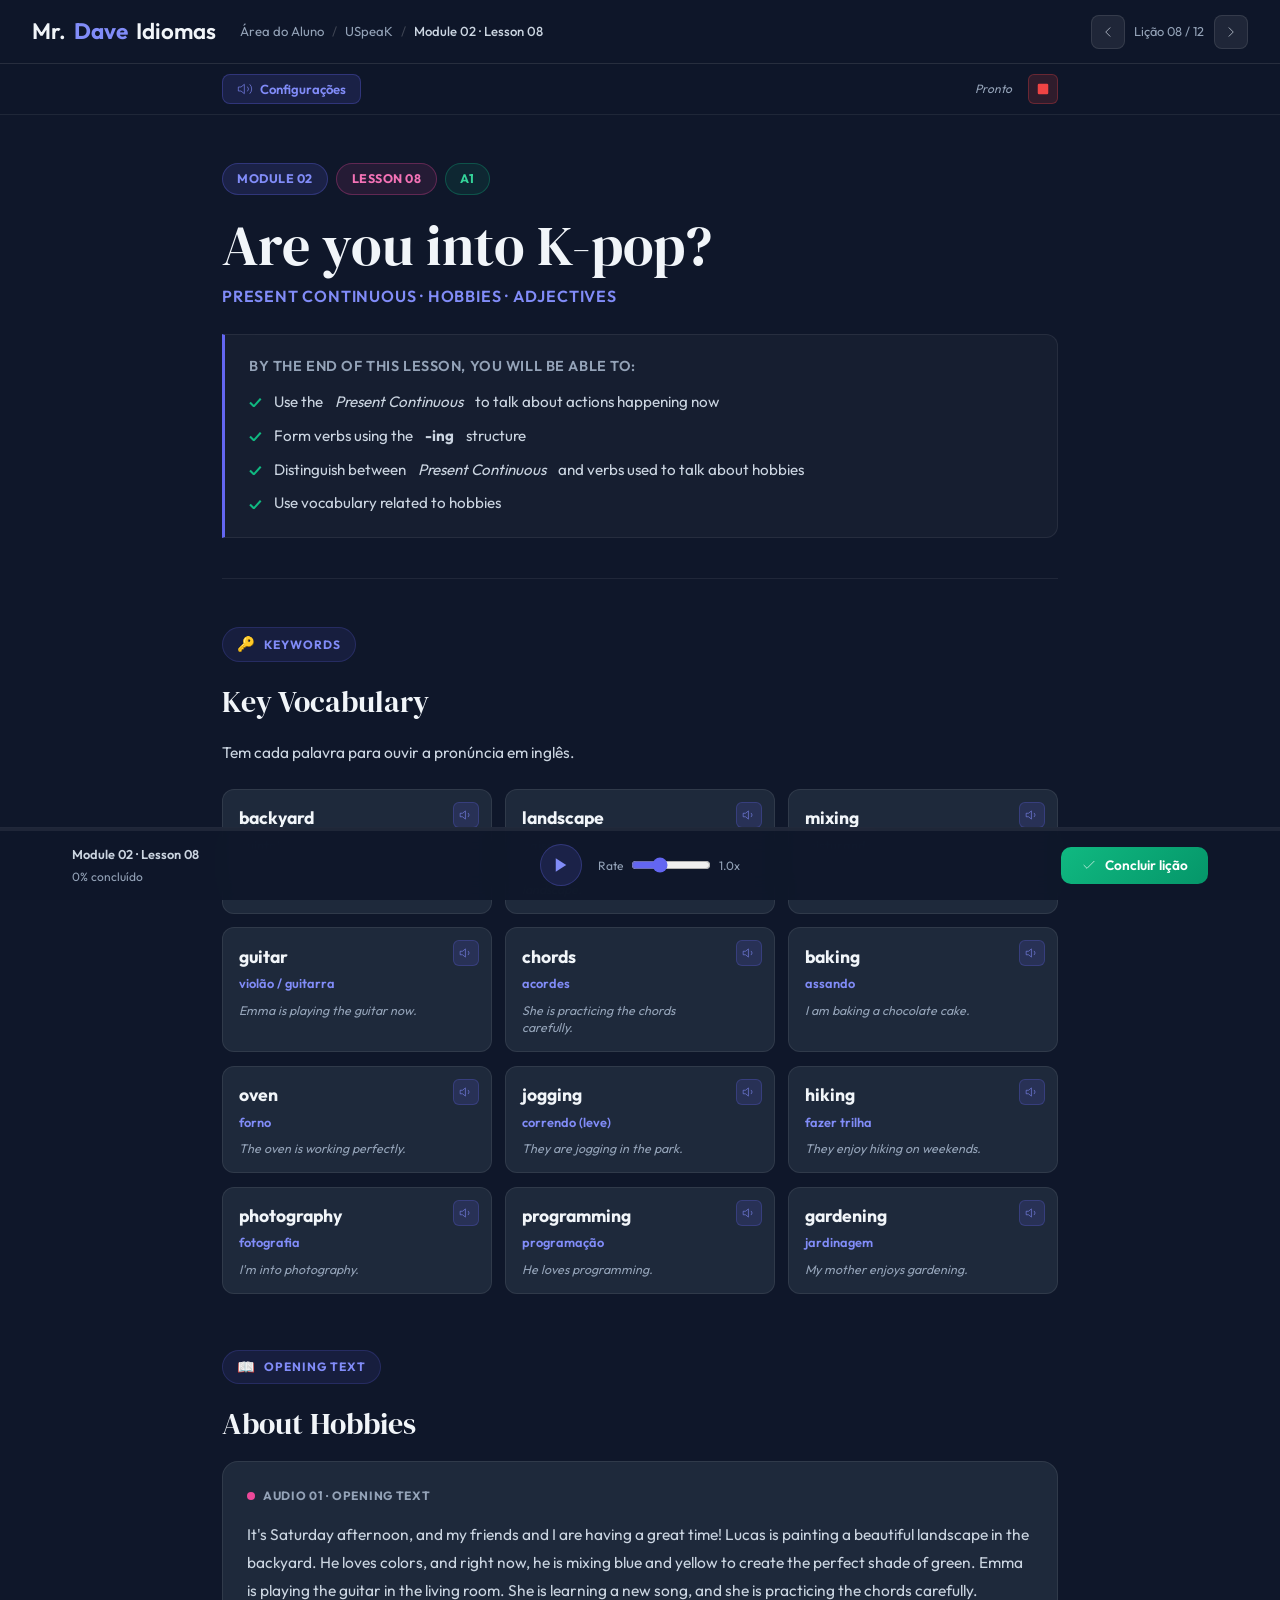
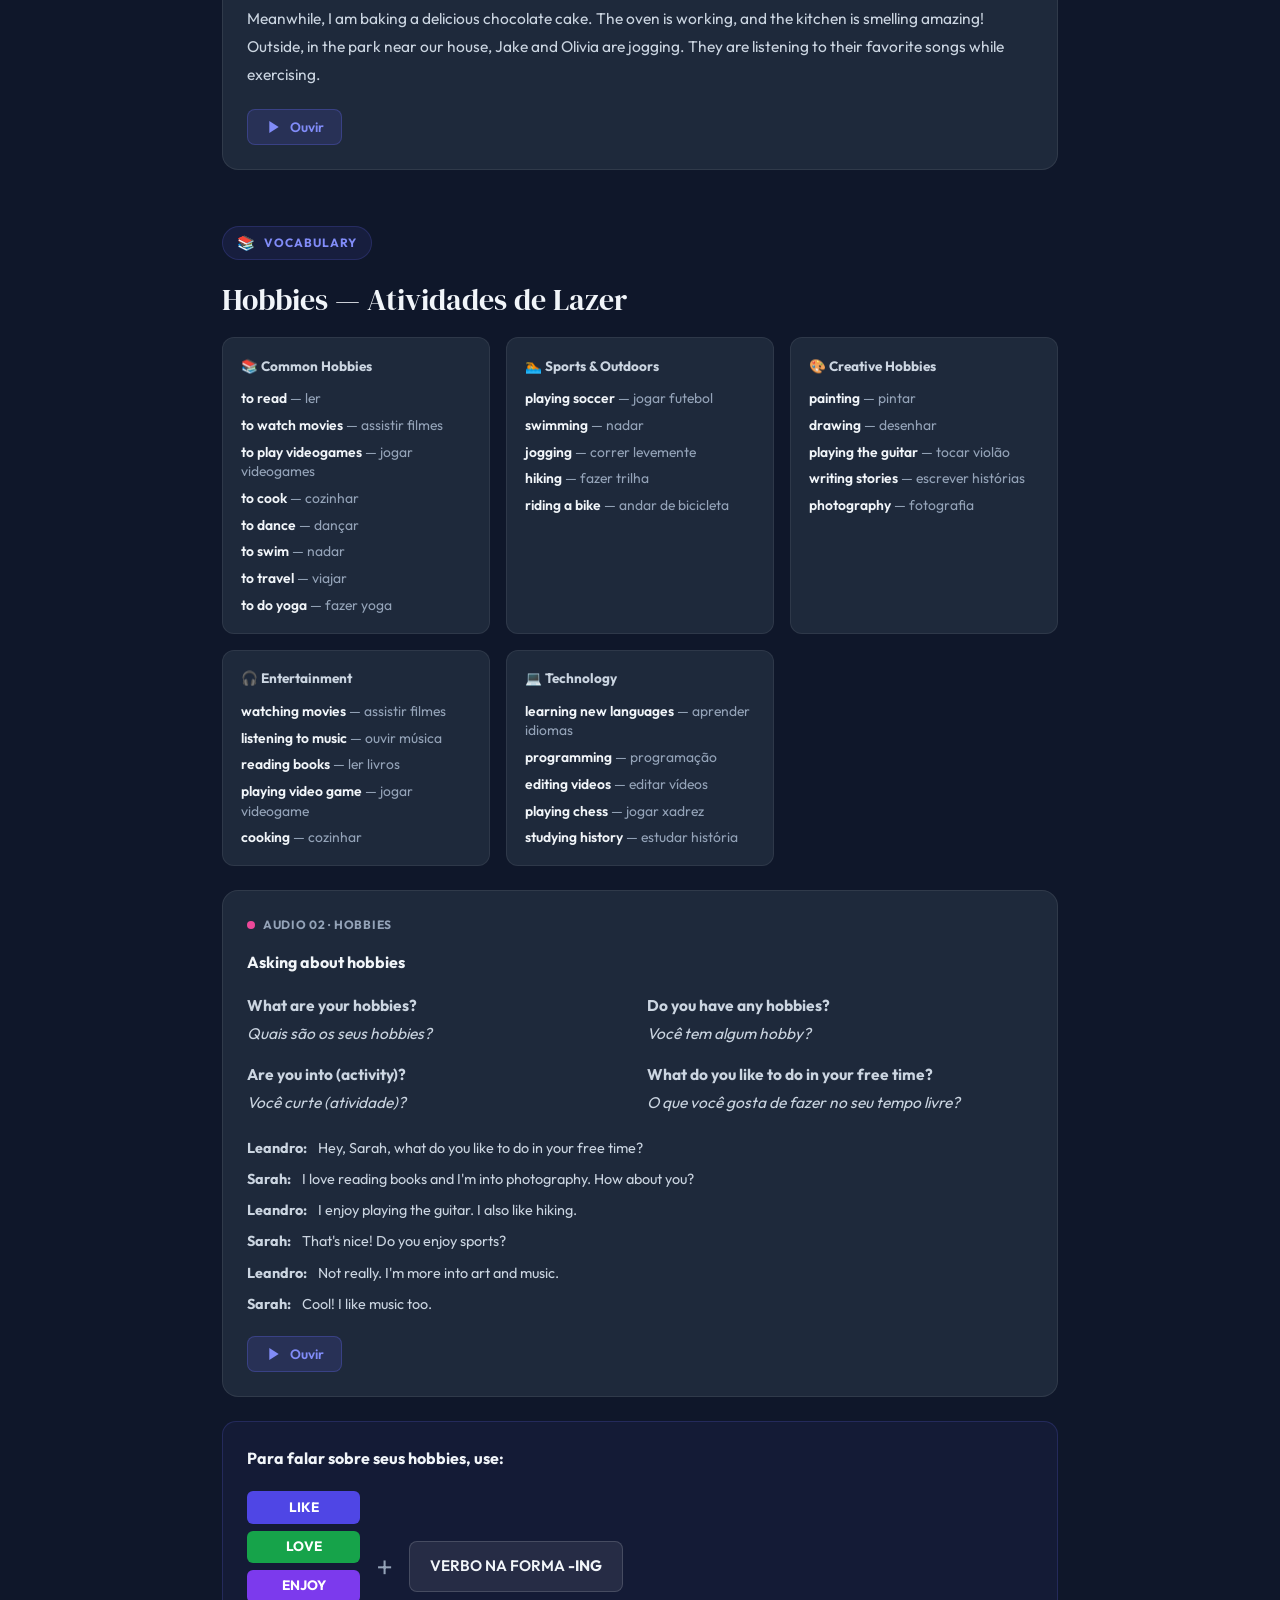
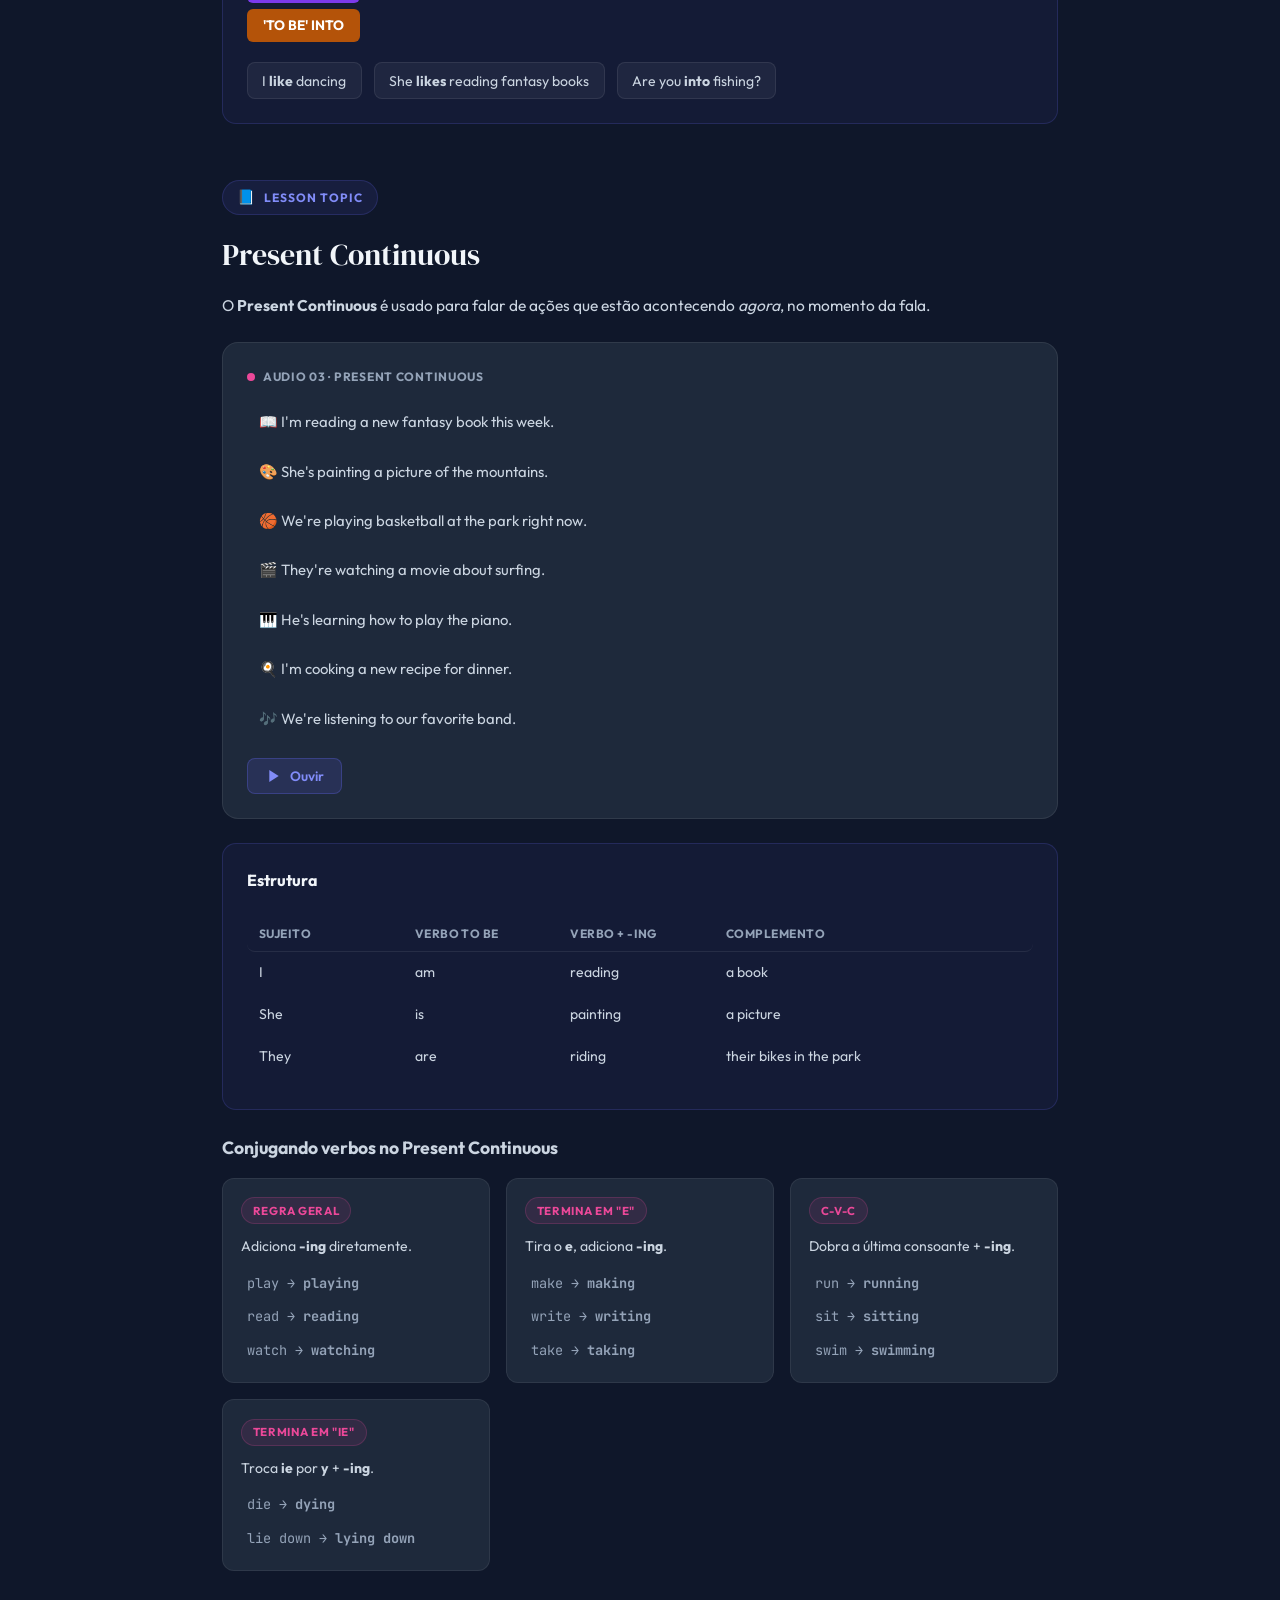
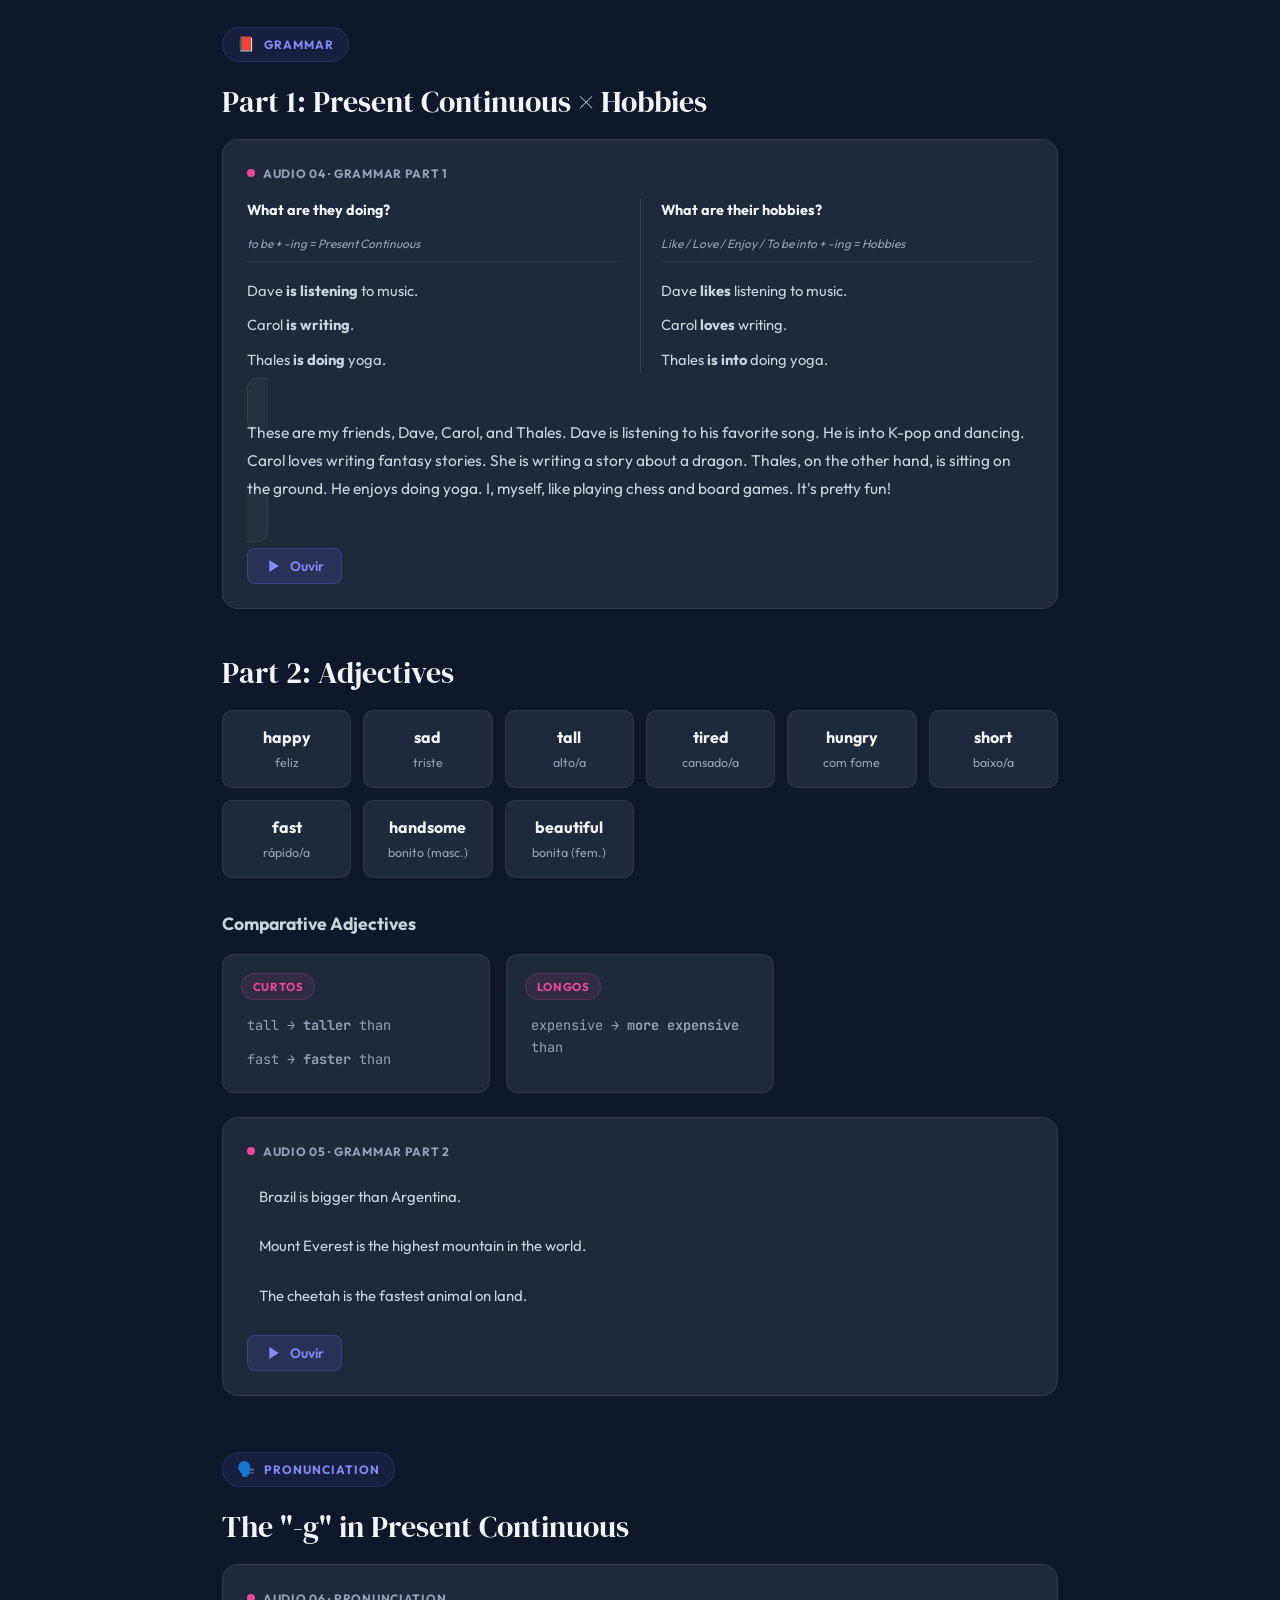
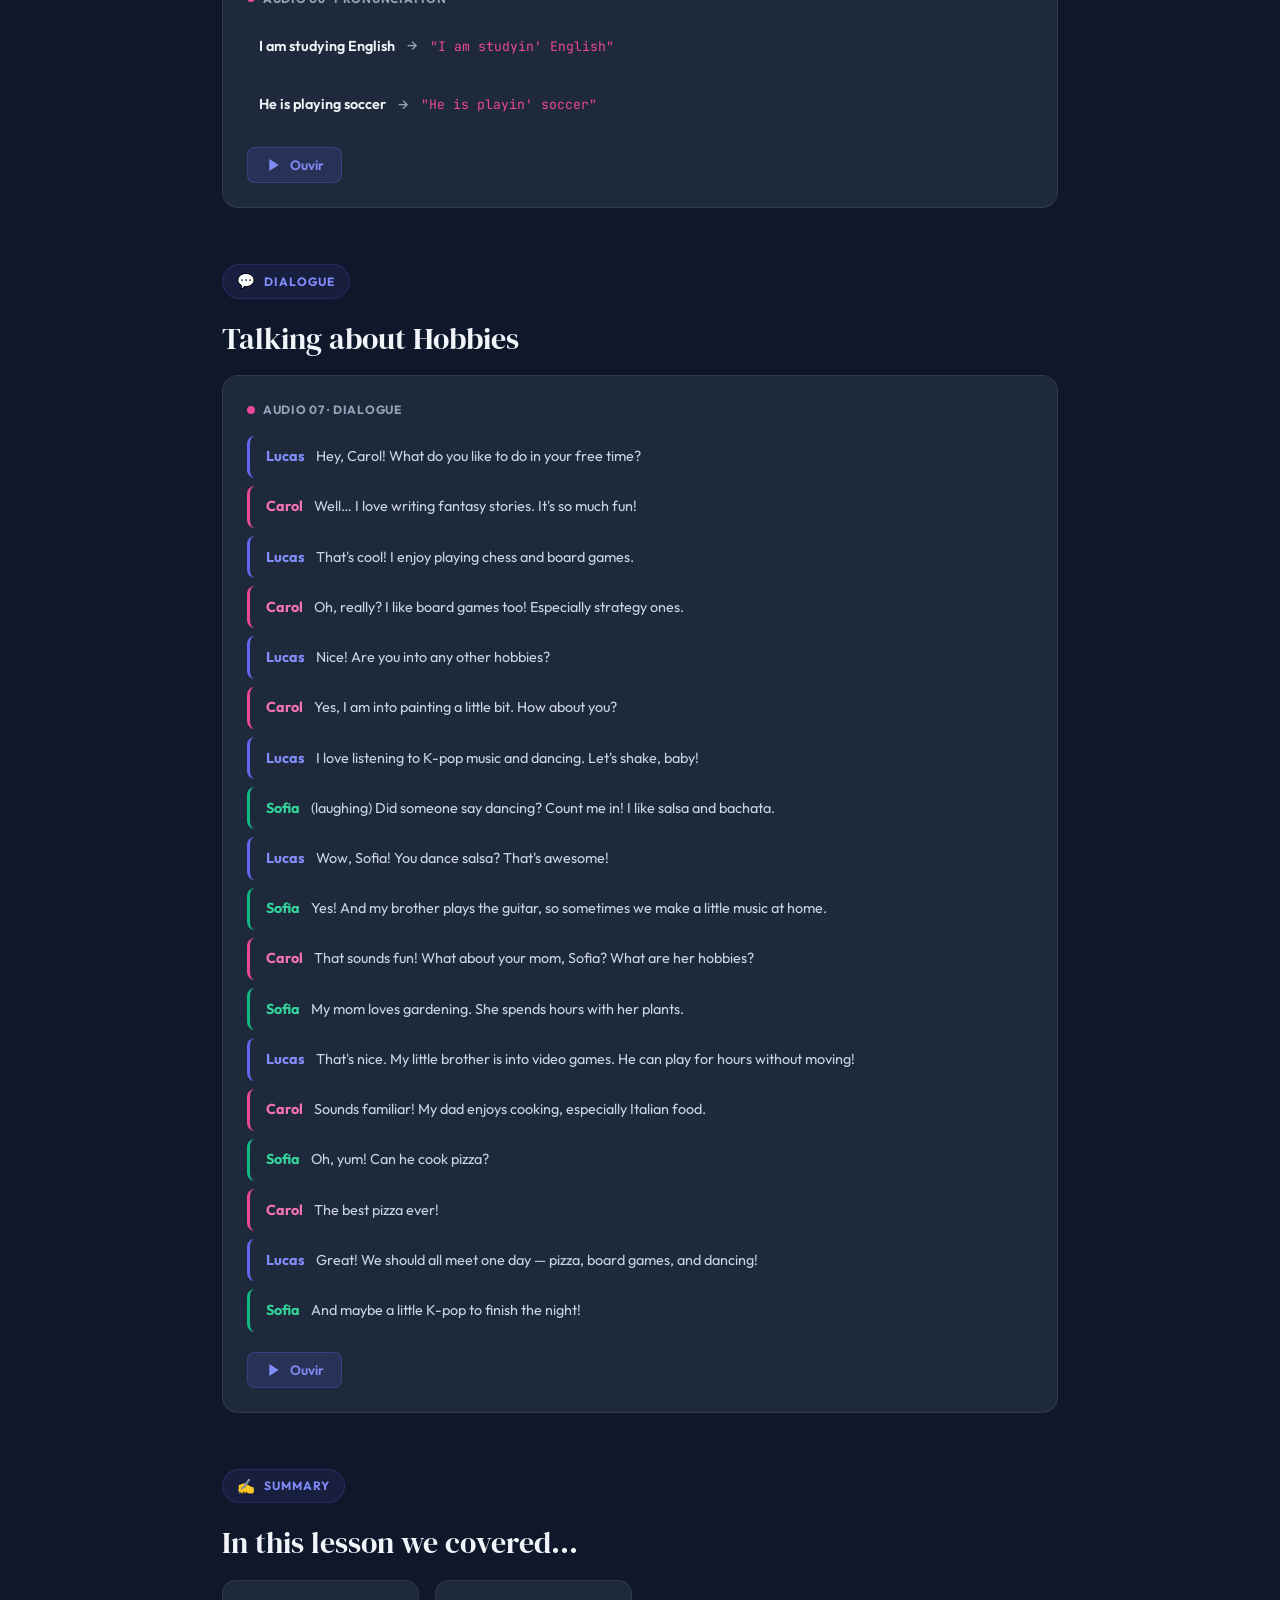
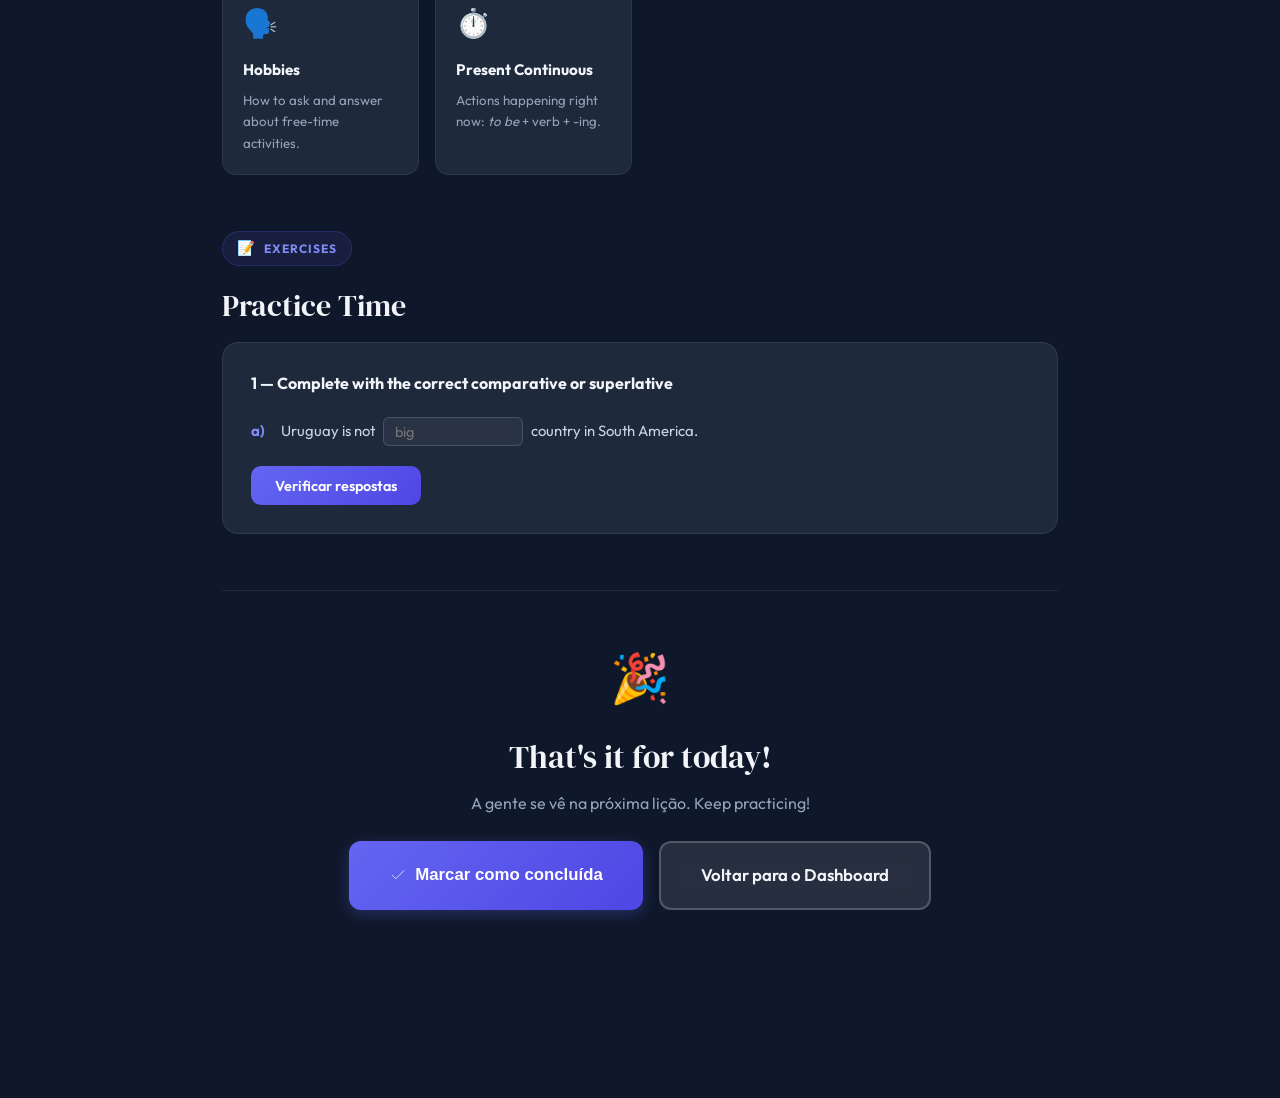
==== commit 6bca0278: "Add audio blocks and dialogue sections for lessons" ====
--- a/index.html
+++ b/index.html
@@ -499,3 +499,173 @@
         </div>
 
         <div class="audio-block" data-block-id="grammar-part2" style="margin-top:1.5rem">
+            <div class="audio-block-label">Audio 05 · Grammar Part 2</div>
+            <div class="audio-block-content">
+                <div class="examples-list">
+                    <div class="example-item hoverable" data-speak="Brazil is bigger than Argentina." data-lang="en-US" data-gender="male">Brazil is bigger than Argentina.</div>
+                    <div class="example-item hoverable" data-speak="Mount Everest is the highest mountain in the world." data-lang="en-US" data-gender="female">Mount Everest is the highest mountain in the world.</div>
+                    <div class="example-item hoverable" data-speak="The cheetah is the fastest animal on land." data-lang="en-US" data-gender="male">The cheetah is the fastest animal on land.</div>
+                </div>
+            </div>
+            <button class="btn-play-block" data-block="grammar-part2" aria-label="Ouvir exemplos">
+                <svg width="16" height="16" viewBox="0 0 24 24" fill="currentColor"><polygon points="5 3 19 12 5 21 5 3"/></svg>
+                <span>Ouvir</span>
+            </button>
+        </div>
+    </section>
+
+    <section class="lesson-section" id="section-pronunciation" data-section="pronunciation">
+        <div class="section-label">
+            <span class="section-icon">🗣️</span>
+            Pronunciation
+        </div>
+        <h2 class="section-title-lesson">The "-g" in Present Continuous</h2>
+        <div class="audio-block" data-block-id="pronunciation">
+            <div class="audio-block-label">Audio 06 · Pronunciation</div>
+            <div class="audio-block-content">
+                <div class="pronunciation-list">
+                    <div class="pron-item">
+                        <span class="pron-formal hoverable" data-speak="I am studying English" data-lang="en-US" data-gender="female">I am studying English</span>
+                        <span class="pron-arrow">→</span>
+                        <span class="pron-casual">"I am studyin' English"</span>
+                    </div>
+                    <div class="pron-item">
+                        <span class="pron-formal hoverable" data-speak="He is playing soccer" data-lang="en-US" data-gender="male">He is playing soccer</span>
+                        <span class="pron-arrow">→</span>
+                        <span class="pron-casual">"He is playin' soccer"</span>
+                    </div>
+                </div>
+            </div>
+            <button class="btn-play-block" data-block="pronunciation" aria-label="Ouvir pronúncia">
+                <svg width="16" height="16" viewBox="0 0 24 24" fill="currentColor"><polygon points="5 3 19 12 5 21 5 3"/></svg>
+                <span>Ouvir</span>
+            </button>
+        </div>
+    </section>
+
+    <section class="lesson-section" id="section-dialogue" data-section="dialogue">
+        <div class="section-label">
+            <span class="section-icon">💬</span>
+            Dialogue
+        </div>
+        <h2 class="section-title-lesson">Talking about Hobbies</h2>
+
+        <div class="audio-block" data-block-id="dialogue-main">
+            <div class="audio-block-label">Audio 07 · Dialogue</div>
+            <div class="audio-block-content">
+                <div class="dialogue-block dialogue-styled">
+                    <div class="dialogue-line dl-lucas hoverable" data-lang="en-GB" data-gender="male" data-speak="Hey, Carol! What do you like to do in your free time?"><span class="speaker sp-lucas">Lucas</span> Hey, Carol! What do you like to do in your free time?</div>
+                    <div class="dialogue-line dl-carol hoverable" data-lang="en-US" data-gender="female" data-speak="Well… I love writing fantasy stories. It's so much fun!"><span class="speaker sp-carol">Carol</span> Well… I love writing fantasy stories. It's so much fun!</div>
+                    <div class="dialogue-line dl-lucas hoverable" data-lang="en-GB" data-gender="male" data-speak="That's cool! I enjoy playing chess and board games."><span class="speaker sp-lucas">Lucas</span> That's cool! I enjoy playing chess and board games.</div>
+                    <div class="dialogue-line dl-carol hoverable" data-lang="en-US" data-gender="female" data-speak="Oh, really? I like board games too! Especially strategy ones."><span class="speaker sp-carol">Carol</span> Oh, really? I like board games too! Especially strategy ones.</div>
+                    <div class="dialogue-line dl-lucas hoverable" data-lang="en-GB" data-gender="male" data-speak="Nice! Are you into any other hobbies?"><span class="speaker sp-lucas">Lucas</span> Nice! Are you into any other hobbies?</div>
+                    <div class="dialogue-line dl-carol hoverable" data-lang="en-US" data-gender="female" data-speak="Yes, I am into painting a little bit. How about you?"><span class="speaker sp-carol">Carol</span> Yes, I am into painting a little bit. How about you?</div>
+                    <div class="dialogue-line dl-lucas hoverable" data-lang="en-GB" data-gender="male" data-speak="I love listening to K-pop music and dancing. Let's shake, baby!"><span class="speaker sp-lucas">Lucas</span> I love listening to K-pop music and dancing. Let's shake, baby!</div>
+                    <div class="dialogue-line dl-sofia hoverable" data-lang="en-US" data-gender="female" data-speak="Did someone say dancing? Count me in! I like salsa and bachata."><span class="speaker sp-sofia">Sofia</span> (laughing) Did someone say dancing? Count me in! I like salsa and bachata.</div>
+                    <div class="dialogue-line dl-lucas hoverable" data-lang="en-GB" data-gender="male" data-speak="Wow, Sofia! You dance salsa? That's awesome!"><span class="speaker sp-lucas">Lucas</span> Wow, Sofia! You dance salsa? That's awesome!</div>
+                    <div class="dialogue-line dl-sofia hoverable" data-lang="en-US" data-gender="female" data-speak="Yes! And my brother plays the guitar, so sometimes we make a little music at home."><span class="speaker sp-sofia">Sofia</span> Yes! And my brother plays the guitar, so sometimes we make a little music at home.</div>
+                    <div class="dialogue-line dl-carol hoverable" data-lang="en-US" data-gender="female" data-speak="That sounds fun! What about your mom, Sofia? What are her hobbies?"><span class="speaker sp-carol">Carol</span> That sounds fun! What about your mom, Sofia? What are her hobbies?</div>
+                    <div class="dialogue-line dl-sofia hoverable" data-lang="en-US" data-gender="female" data-speak="My mom loves gardening. She spends hours with her plants."><span class="speaker sp-sofia">Sofia</span> My mom loves gardening. She spends hours with her plants.</div>
+                    <div class="dialogue-line dl-lucas hoverable" data-lang="en-GB" data-gender="male" data-speak="That's nice. My little brother is into video games. He can play for hours without moving!"><span class="speaker sp-lucas">Lucas</span> That's nice. My little brother is into video games. He can play for hours without moving!</div>
+                    <div class="dialogue-line dl-carol hoverable" data-lang="en-US" data-gender="female" data-speak="Sounds familiar! My dad enjoys cooking, especially Italian food."><span class="speaker sp-carol">Carol</span> Sounds familiar! My dad enjoys cooking, especially Italian food.</div>
+                    <div class="dialogue-line dl-sofia hoverable" data-lang="en-US" data-gender="female" data-speak="Oh, yum! Can he cook pizza?"><span class="speaker sp-sofia">Sofia</span> Oh, yum! Can he cook pizza?</div>
+                    <div class="dialogue-line dl-carol hoverable" data-lang="en-US" data-gender="female" data-speak="The best pizza ever!"><span class="speaker sp-carol">Carol</span> The best pizza ever!</div>
+                    <div class="dialogue-line dl-lucas hoverable" data-lang="en-GB" data-gender="male" data-speak="Great! We should all meet one day — pizza, board games, and dancing!"><span class="speaker sp-lucas">Lucas</span> Great! We should all meet one day — pizza, board games, and dancing!</div>
+                    <div class="dialogue-line dl-sofia hoverable" data-lang="en-US" data-gender="female" data-speak="And maybe a little K-pop to finish the night!"><span class="speaker sp-sofia">Sofia</span> And maybe a little K-pop to finish the night!</div>
+                </div>
+            </div>
+            <button class="btn-play-block" data-block="dialogue-main" aria-label="Ouvir diálogo">
+                <svg width="16" height="16" viewBox="0 0 24 24" fill="currentColor"><polygon points="5 3 19 12 5 21 5 3"/></svg>
+                <span>Ouvir</span>
+            </button>
+        </div>
+    </section>
+
+    <section class="lesson-section" id="section-summary" data-section="summary">
+        <div class="section-label">
+            <span class="section-icon">✍️</span>
+            Summary
+        </div>
+        <h2 class="section-title-lesson">In this lesson we covered…</h2>
+        <div class="summary-grid">
+            <div class="summary-item">
+                <div class="summary-icon">🗣️</div>
+                <h4>Hobbies</h4>
+                <p>How to ask and answer about free-time activities.</p>
+            </div>
+            <div class="summary-item">
+                <div class="summary-icon">⏱️</div>
+                <h4>Present Continuous</h4>
+                <p>Actions happening right now: <em>to be</em> + verb + -ing.</p>
+            </div>
+        </div>
+    </section>
+
+    <section class="lesson-section" id="section-exercises" data-section="exercises">
+        <div class="section-label">
+            <span class="section-icon">📝</span>
+            Exercises
+        </div>
+        <h2 class="section-title-lesson">Practice Time</h2>
+
+        <div class="exercise-block" id="ex1">
+            <h3 class="ex-title">1 — Complete with the correct comparative or superlative</h3>
+            <div class="ex-items">
+                <div class="ex-item">
+                    <span class="ex-letter">a)</span>
+                    <span>Uruguay is not</span>
+                    <input class="ex-input" type="text" placeholder="big" data-answer="the biggest">
+                    <span>country in South America.</span>
+                </div>
+            </div>
+            <button class="btn-check-ex" data-exercise="ex1">Verificar respostas</button>
+        </div>
+    </section>
+
+    <div class="lesson-end-block">
+        <div class="lesson-end-icon">🎉</div>
+        <h2>That's it for today!</h2>
+        <p>A gente se vê na próxima lição. Keep practicing!</p>
+        <div class="lesson-end-actions">
+            <button class="btn-primary btn-large" id="btnMarkComplete">
+                <svg width="18" height="18" viewBox="0 0 24 24" fill="none" stroke="currentColor"><polyline points="20 6 9 17 4 12"/></svg>
+                Marcar como concluída
+            </button>
+            <a href="area-aluno.html" class="btn-secondary btn-large">Voltar para o Dashboard</a>
+        </div>
+    </div>
+
+</main>
+
+<div class="lesson-footer" id="lessonFooter">
+    <div class="footer-progress-bar">
+        <div class="footer-progress-fill" id="footerProgressFill"></div>
+    </div>
+    <div class="footer-inner">
+        <div class="footer-left">
+            <span class="footer-lesson-name">Module 02 · Lesson 08</span>
+            <span class="footer-progress-label" id="footerProgressLabel">0% concluído</span>
+        </div>
+        <div class="footer-center">
+            <button class="footer-btn" id="footerPlayPause" title="Play / Pause TTS">
+                <svg id="footerPlayIcon" width="18" height="18" viewBox="0 0 24 24" fill="currentColor"><polygon points="5 3 19 12 5 21 5 3"/></svg>
+                <svg id="footerPauseIcon" width="18" height="18" viewBox="0 0 24 24" fill="currentColor" style="display:none"><rect x="6" y="4" width="4" height="16"/><rect x="14" y="4" width="4" height="16"/></svg>
+            </button>
+            <div class="footer-tts-mini">
+                <label>Rate</label>
+                <input type="range" id="footerRate" min="0.5" max="2" step="0.1" value="1">
+                <span id="footerRateVal">1.0x</span>
+            </div>
+        </div>
+        <div class="footer-right">
+            <button class="footer-btn-complete" id="footerMarkComplete">
+                <svg width="16" height="16" viewBox="0 0 24 24" fill="none" stroke="currentColor"><polyline points="20 6 9 17 4 12"/></svg>
+                Concluir lição
+            </button>
+        </div>
+    </div>
+</div>
+
+<script src="aula.js"></script>
+</body>
+</html>
